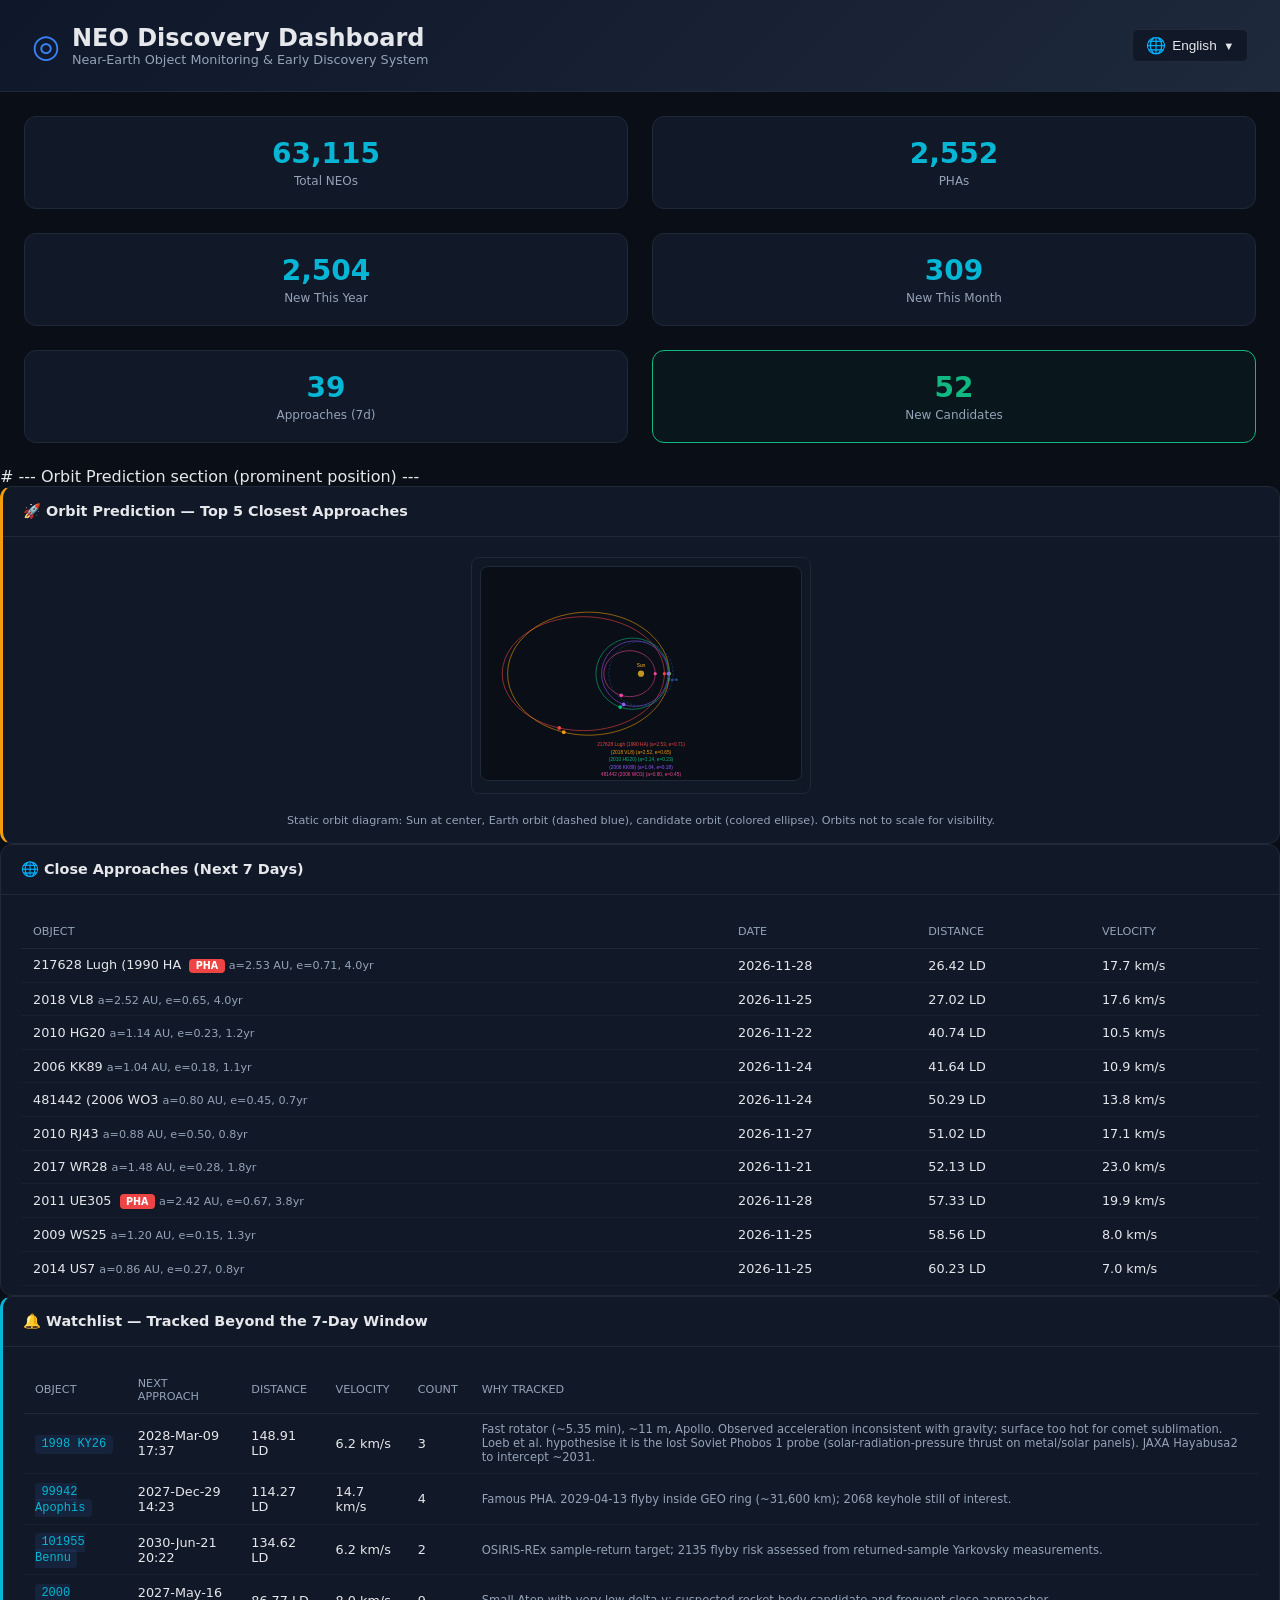
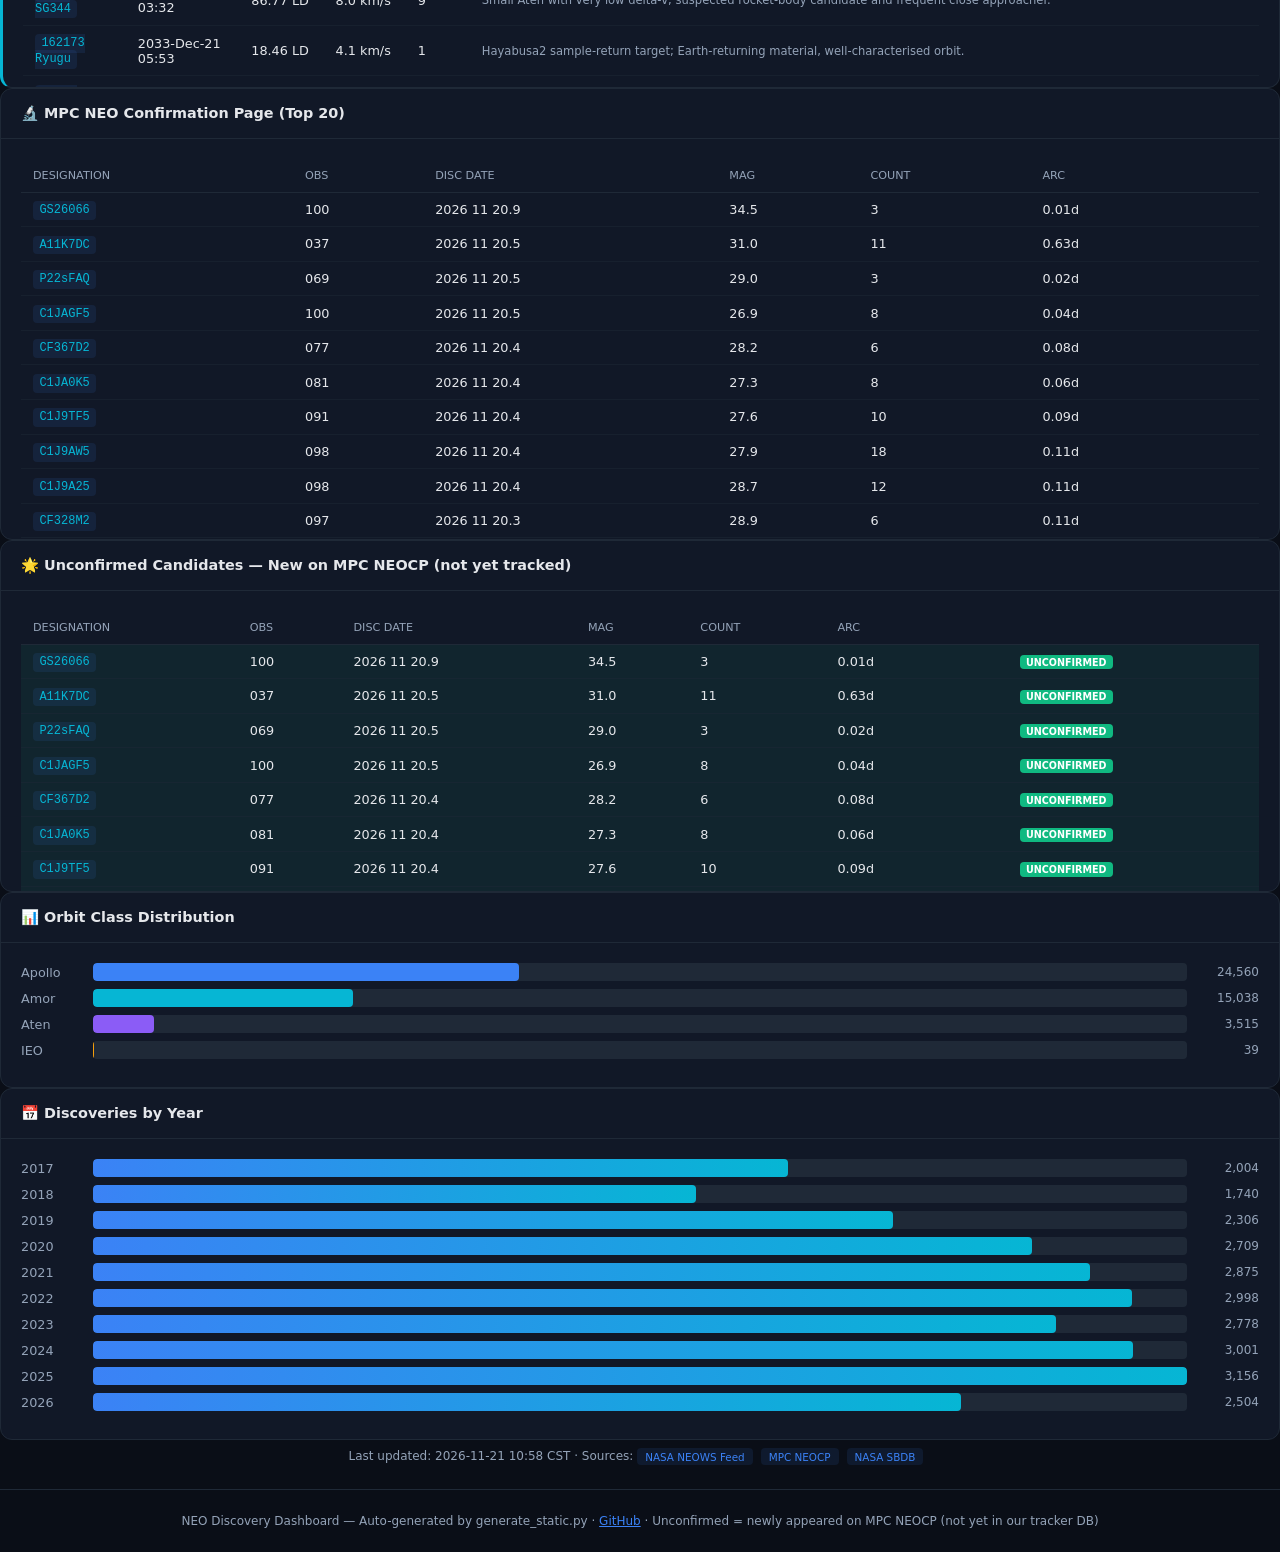
==== index.html @ fdf418a2 "deploy: dashboard update 2026-11-21 02:58" ====
<!DOCTYPE html>
<html lang="en" id="html-root">
<head>
    <meta charset="UTF-8">
    <meta name="viewport" content="width=device-width, initial-scale=1.0">
    <title>NEO Discovery Dashboard — Live Near-Earth Object Monitoring</title>
    <style>
        * { margin: 0; padding: 0; box-sizing: border-box; }
        :root {
            --bg: #0a0e17;
            --card: #111827;
            --border: #1f2937;
            --text: #e5e7eb;
            --text-muted: #94a3b8;
            --accent: #3b82f6;
            --accent2: #06b6d4;
            --danger: #ef4444;
            --warning: #f59e0b;
            --success: #10b981;
        }
        body { font-family: -apple-system, BlinkMacSystemFont, 'Segoe UI', system-ui, sans-serif; background: var(--bg); color: var(--text); min-height: 100vh; }
        
        /* Language switcher */
        .lang-switch { position: relative; display: inline-block; }
        .lang-switch-btn { background: var(--card); border: 1px solid var(--border); color: var(--text); padding: 0.4rem 0.8rem; border-radius: 6px; cursor: pointer; font-size: 0.85rem; display: flex; align-items: center; gap: 0.4rem; }
        .lang-switch-btn:hover { border-color: var(--accent); }
        .lang-switch-menu { position: absolute; top: 100%; right: 0; background: var(--card); border: 1px solid var(--border); border-radius: 8px; margin-top: 4px; min-width: 140px; z-index: 1000; box-shadow: 0 4px 12px rgba(0,0,0,0.3); display: none; }
        .lang-switch-menu.show { display: block; }
        .lang-switch-menu-item { padding: 0.5rem 1rem; cursor: pointer; font-size: 0.85rem; display: flex; align-items: center; gap: 0.5rem; }
        .lang-switch-menu-item:hover { background: rgba(59,130,246,0.1); }
        .lang-switch-menu-item.active { color: var(--accent); font-weight: 600; }
        .lang-flag { font-size: 1rem; }
        
        /* Language visibility — default: show English, hide others */
        .lang { display: none; }
        .lang[data-lang="en"] { display: inline; }
        body.lang-zh .lang[data-lang="zh"] { display: inline; }
        body.lang-zh .lang[data-lang="en"] { display: none; }
        body.lang-ru .lang[data-lang="ru"] { display: inline; }
        body.lang-ru .lang[data-lang="en"] { display: none; }
        body.lang-fr .lang[data-lang="fr"] { display: inline; }
        body.lang-fr .lang[data-lang="en"] { display: none; }
        body.lang-ar .lang[data-lang="ar"] { display: inline; }
        body.lang-ar .lang[data-lang="en"] { display: none; }
        body.lang-hi .lang[data-lang="hi"] { display: inline; }
        body.lang-hi .lang[data-lang="en"] { display: none; }
        
        /* RTL support for Arabic */
        body.lang-ar { direction: rtl; text-align: right; }
        body.lang-ar .lang-switch-menu { right: auto; left: 0; }
        body.lang-ar .header-inner { flex-direction: row-reverse; }
        
        .header { background: linear-gradient(135deg, #0f172a 0%, #1e293b 100%); border-bottom: 1px solid var(--border); padding: 1.5rem 2rem; }
        .header-inner { max-width: 1400px; margin: 0 auto; display: flex; align-items: center; justify-content: space-between; flex-wrap: wrap; gap: 1rem; }
        .logo { display: flex; align-items: center; gap: 0.75rem; }
        .logo-icon { font-size: 2rem; color: var(--accent); }
        h1 { font-size: 1.5rem; font-weight: 700; }
        .subtitle { font-size: 0.8rem; color: var(--text-muted); }
        
        .dashboard { max-width: 1400px; margin: 0 auto; padding: 1.5rem; display: grid; grid-template-columns: 1fr 1fr; gap: 1.5rem; }
        .card { background: var(--card); border: 1px solid var(--border); border-radius: 12px; overflow: hidden; }
        .card-header { padding: 1rem 1.25rem; border-bottom: 1px solid var(--border); font-weight: 600; font-size: 0.9rem; }
        .card-body { padding: 1.25rem; }
        
        .stats-grid { display: grid; grid-template-columns: repeat(auto-fit, minmax(140px, 1fr)); gap: 1rem; grid-column: 1 / -1; }
        .stat-card { background: var(--card); border: 1px solid var(--border); border-radius: 12px; padding: 1.25rem; text-align: center; }
        .stat-value { font-size: 1.75rem; font-weight: 700; color: var(--accent2); }
        .stat-label { font-size: 0.75rem; color: var(--text-muted); margin-top: 0.25rem; }
        .stat-highlight { border-color: var(--success); background: rgba(16,185,129,0.05); }
        .stat-highlight .stat-value { color: var(--success); }
        
        table { width: 100%; border-collapse: collapse; font-size: 0.8rem; }
        th { text-align: left; padding: 0.6rem 0.75rem; color: var(--text-muted); font-weight: 500; font-size: 0.7rem; text-transform: uppercase; border-bottom: 1px solid var(--border); }
        td { padding: 0.55rem 0.75rem; border-bottom: 1px solid rgba(31,41,55,0.5); }
        tr:hover td { background: rgba(59,130,246,0.05); }
        
        .pha-badge { display: inline-block; background: var(--danger); color: white; font-size: 0.6rem; padding: 0.1rem 0.4rem; border-radius: 4px; font-weight: 700; margin-left: 0.25rem; vertical-align: middle; }
        .new-badge { display: inline-block; background: var(--success); color: white; font-size: 0.6rem; padding: 0.1rem 0.4rem; border-radius: 4px; font-weight: 700; }
        .new-discovery td { background: rgba(16,185,129,0.08); }
        .no-new td { text-align: center; color: var(--text-muted); padding: 1rem; }
        
        .orbit-row, .year-row { display: flex; align-items: center; gap: 0.75rem; margin-bottom: 0.5rem; }
        .orbit-label, .year-label { width: 60px; font-size: 0.8rem; color: var(--text-muted); flex-shrink: 0; }
        .orbit-bar-bg, .year-bar-bg { flex: 1; height: 18px; background: var(--border); border-radius: 4px; overflow: hidden; }
        .orbit-bar-fill { height: 100%; border-radius: 4px; }
        .year-bar-fill { height: 100%; background: linear-gradient(90deg, var(--accent), var(--accent2)); border-radius: 4px; }
        .orbit-count, .year-count { width: 60px; text-align: right; font-size: 0.75rem; color: var(--text-muted); flex-shrink: 0; }
        
        .orbit-card { flex: 1 1 280px; max-width: 340px; padding: 0.5rem; background: rgba(17,24,39,0.5); border: 1px solid var(--border); border-radius: 8px; min-width: 0; }
        
        .footer { text-align: center; padding: 1.5rem; color: var(--text-muted); font-size: 0.75rem; border-top: 1px solid var(--border); margin-top: 1rem; }
        .update-time { grid-column: 1 / -1; text-align: center; color: var(--text-muted); font-size: 0.75rem; padding: 0.5rem; }
        .stale-warning { background: #ff4444; color: #fff; text-align: center; padding: 0.75rem; font-weight: bold; font-size: 0.9rem; }
        
        code { background: rgba(59,130,246,0.1); padding: 0.15rem 0.4rem; border-radius: 4px; font-size: 0.75rem; color: var(--accent2); }
        
        .label { display: inline-block; background: var(--border); padding: 0.15rem 0.5rem; border-radius: 4px; font-size: 0.7rem; margin-bottom: 0.5rem; color: var(--text-muted); }
        
        .source-tag { display: inline-block; background: rgba(59,130,246,0.1); color: var(--accent); padding: 0.15rem 0.5rem; border-radius: 4px; font-size: 0.65rem; margin-right: 0.5rem; }
        
        @media (max-width: 768px) {
            .dashboard { grid-template-columns: 1fr; }
            .stats-grid { grid-template-columns: repeat(3, 1fr); }
            .header-inner { flex-direction: column; }
        }
    </style>
</head>
<body>
    <header class="header">
        <div class="header-inner">
            <div class="logo">
                <div class="logo-icon">&#9678;</div>
                <div>
                    <h1><span class="lang" data-lang="en">NEO Discovery Dashboard</span><span class="lang" data-lang="zh">小行星发现仪表盘</span><span class="lang" data-lang="ru">Панель NEO Открытий</span><span class="lang" data-lang="fr">Tableau de Bord NEO</span><span class="lang" data-lang="ar">لوحة اكتشاف NEO</span><span class="lang" data-lang="hi">नीओ डिस्कवरी डैशबोर्ड</span></h1>
                    <div class="subtitle"><span class="lang" data-lang="en">Near-Earth Object Monitoring & Early Discovery System</span><span class="lang" data-lang="zh">近地天体监测与早期发现系统</span><span class="lang" data-lang="ru">Мониторинг и Раннее Обнаружение Близких к Земле Объектов</span><span class="lang" data-lang="fr">Surveillance et Détection Précoce des Objets Géocroiseurs</span><span class="lang" data-lang="ar">مراقبة واكتشاف مبكر للأجسام القريبة من الأرض</span><span class="lang" data-lang="hi">निअर-अर्थ ऑब्जेक्ट मॉनिटरिंग और अर्ली डिटेक्शन सिस्टम</span></div>
                </div>
            </div>
            <div class="lang-switch">
                <button class="lang-switch-btn" onclick="toggleLangMenu()">
                    <span class="lang-flag">&#127760;</span>
                    <span id="current-lang">English</span>
                    <span style="font-size:0.7rem">&#9660;</span>
                </button>
                <div class="lang-switch-menu" id="lang-menu">
                    <div class="lang-switch-menu-item active" onclick="setLang('en')"><span class="lang-flag">&#127760;</span> English</div>
                    <div class="lang-switch-menu-item" onclick="setLang('zh')"><span class="lang-flag">&#128214;</span> 中文</div>
                    <div class="lang-switch-menu-item" onclick="setLang('ru')"><span class="lang-flag">&#127760;</span> Русский</div>
                    <div class="lang-switch-menu-item" onclick="setLang('fr')"><span class="lang-flag">&#127760;</span> Français</div>
                    <div class="lang-switch-menu-item" onclick="setLang('ar')"><span class="lang-flag">&#127760;</span> العربية</div>
                    <div class="lang-switch-menu-item" onclick="setLang('hi')"><span class="lang-flag">&#127760;</span> हिन्दी</div>
                </div>
            </div>
        </div>
    </header>
    
    
    
    <div class="dashboard">
            
        <div class="stat-card">
            <div class="stat-value">63,115</div>
            <div class="stat-label"><span class="lang" data-lang="en">Total NEOs</span><span class="lang" data-lang="zh">近地天体总数</span><span class="lang" data-lang="ru">Всего NEO</span><span class="lang" data-lang="fr">Total NEO</span><span class="lang" data-lang="ar">إجمالي NEO</span><span class="lang" data-lang="hi">कुल NEO</span></div>
        </div>
        <div class="stat-card">
            <div class="stat-value">2,552</div>
            <div class="stat-label"><span class="lang" data-lang="en">PHAs</span><span class="lang" data-lang="zh">潜在威胁天体</span><span class="lang" data-lang="ru">ПОТ</span><span class="lang" data-lang="fr">PHA</span><span class="lang" data-lang="ar">أجسام خطرة</span><span class="lang" data-lang="hi">PHA</span></div>
        </div>
        <div class="stat-card">
            <div class="stat-value">2,504</div>
            <div class="stat-label"><span class="lang" data-lang="en">New This Year</span><span class="lang" data-lang="zh">今年新增</span><span class="lang" data-lang="ru">Новых в этом году</span><span class="lang" data-lang="fr">Nouveaux cette année</span><span class="lang" data-lang="ar">جديد هذا العام</span><span class="lang" data-lang="hi">इस वर्ष नए</span></div>
        </div>
        <div class="stat-card">
            <div class="stat-value">309</div>
            <div class="stat-label"><span class="lang" data-lang="en">New This Month</span><span class="lang" data-lang="zh">本月新增</span><span class="lang" data-lang="ru">Новых в этом месяце</span><span class="lang" data-lang="fr">Nouveaux ce mois</span><span class="lang" data-lang="ar">جديد هذا الشهر</span><span class="lang" data-lang="hi">इस महीने नए</span></div>
        </div>
        <div class="stat-card">
            <div class="stat-value">39</div>
            <div class="stat-label"><span class="lang" data-lang="en">Approaches (7d)</span><span class="lang" data-lang="zh">接近事件 (7天)</span><span class="lang" data-lang="ru">Сближения (7 дней)</span><span class="lang" data-lang="fr">Approches (7 jours)</span><span class="lang" data-lang="ar">اقترابات (7 أيام)</span><span class="lang" data-lang="hi">अप्रोच (7 दिन)</span></div>
        </div>
        <div class="stat-card stat-highlight">
            <div class="stat-value">52</div>
            <div class="stat-label"><span class="lang" data-lang="en">New Candidates</span><span class="lang" data-lang="zh">新候选体</span><span class="lang" data-lang="ru">Новые кандидаты</span><span class="lang" data-lang="fr">Nouveaux candidats</span><span class="lang" data-lang="ar">مرشحون جدد</span><span class="lang" data-lang="hi">नए उम्मीदवार</span></div>
        </div>
        </div>
        
        # --- Orbit Prediction section (prominent position) ---
        
        <div class="card" style="grid-column: 1 / -1; border-left: 3px solid #f59e0b;">
            <div class="card-header">&#128640; <span class="lang" data-lang="en">Orbit Prediction — Top 5 Closest Approaches</span><span class="lang" data-lang="zh">轨道预测 — 最接近的 5 个事件</span><span class="lang" data-lang="ru">Прогноз орбит — 5 ближайших сближений</span><span class="lang" data-lang="fr">Prédiction orbitale — 5 approches les plus proches</span><span class="lang" data-lang="ar">التنبؤ المداري — أقرب 5 اقترابات</span><span class="lang" data-lang="hi">कक्षीय भविष्यवाणी — टॉप 5 निकटतम अप्रोच</span></div>
            <div class="card-body" style="display:flex;flex-wrap:wrap;gap:1rem;justify-content:center">
            <div class="orbit-card"><svg viewBox="0 0 600 400" xmlns="http://www.w3.org/2000/svg" style="background:#0a0e17;border-radius:8px;border:1px solid #1f2937;width:100%;height:auto;max-width:600px">
<circle cx="300" cy="200" r="5" fill="#fbbf24"><animate attributeName="r" values="5;6;5" dur="3s" repeatCount="indefinite"/><animate attributeName="opacity" values="1;0.7;1" dur="3s" repeatCount="indefinite"/></circle>
<circle cx="300" cy="200" r="8" fill="none" stroke="#fbbf24" stroke-width="0.5" opacity="0.3"><animate attributeName="r" values="8;10;8" dur="3s" repeatCount="indefinite"/><animate attributeName="opacity" values="0.3;0;0.3" dur="3s" repeatCount="indefinite"/></circle>
<text x="300" y="188" text-anchor="middle" fill="#fbbf24" font-size="9" font-family="sans-serif">Sun</text>
<circle cx="300" cy="200" r="60.2" fill="none" stroke="#3b82f6" stroke-width="0.8" stroke-dasharray="4,3" opacity="0.6"><animateTransform attributeName="transform" type="rotate" from="0 300 200" to="360 300 200" dur="20s" repeatCount="indefinite"/></circle>
<circle cx="360.2" cy="200" r="3" fill="#3b82f6"><animateMotion dur="20s" repeatCount="indefinite" rotate="0"><mpath href="#earth-orbit"/></animateMotion></circle>
<path id="earth-orbit" d="M 360.2 200 A 60.2 60.2 0 1 1 360.2 200 A 60.2 60.2 0 1 1 360.2 200" fill="none" stroke="none"/>
<text x="360.2" y="214" text-anchor="middle" fill="#3b82f6" font-size="8" font-family="sans-serif">Earth</text>
<polyline points="343.8,200.0 343.8,202.3 343.7,204.6 343.5,206.9 343.2,209.2 342.9,211.5 342.5,213.8 342.1,216.1 341.5,218.5 340.9,220.8 340.2,223.2 339.4,225.6 338.5,228.0 337.5,230.4 336.4,232.8 335.3,235.3 334.0,237.7 332.6,240.2 331.1,242.8 329.4,245.3 327.7,247.9 325.7,250.5 323.7,253.1 321.4,255.8 319.0,258.5 316.4,261.2 313.6,263.9 310.6,266.6 307.3,269.4 303.8,272.2 300.0,275.0 295.9,277.8 291.5,280.6 286.8,283.3 281.7,286.1 276.2,288.8 270.3,291.4 263.9,294.0 257.1,296.4 249.7,298.7 241.8,300.8 233.3,302.7 224.2,304.3 214.5,305.6 204.2,306.4 193.2,306.8 181.7,306.5 169.6,305.6 157.0,303.9 144.0,301.3 130.7,297.8 117.3,293.1 104.1,287.2 91.3,280.1 79.2,271.7 68.2,262.1 58.5,251.3 50.6,239.5 44.7,226.8 41.0,213.6 39.8,200.0 41.0,186.4 44.7,173.2 50.6,160.5 58.5,148.7 68.2,137.9 79.2,128.3 91.3,119.9 104.1,112.8 117.3,106.9 130.7,102.2 144.0,98.7 157.0,96.1 169.6,94.4 181.7,93.5 193.2,93.2 204.2,93.6 214.5,94.4 224.2,95.7 233.3,97.3 241.8,99.2 249.7,101.3 257.1,103.6 263.9,106.0 270.3,108.6 276.2,111.2 281.7,113.9 286.8,116.7 291.5,119.4 295.9,122.2 300.0,125.0 303.8,127.8 307.3,130.6 310.6,133.4 313.6,136.1 316.4,138.8 319.0,141.5 321.4,144.2 323.7,146.9 325.7,149.5 327.7,152.1 329.4,154.7 331.1,157.2 332.6,159.8 334.0,162.3 335.3,164.7 336.4,167.2 337.5,169.6 338.5,172.0 339.4,174.4 340.2,176.8 340.9,179.2 341.5,181.5 342.1,183.9 342.5,186.2 342.9,188.5 343.2,190.8 343.5,193.1 343.7,195.4 343.8,197.7 343.8,200.0" fill="none" stroke="#ef4444" stroke-width="1.2" opacity="0.9"/>
<circle cx="0" cy="0" r="3.5" fill="#ef4444"><animateMotion dur="6s" repeatCount="indefinite" rotate="0"><mpath href="#orbit-path-2217628"/></animateMotion></circle>
<path id="orbit-path-2217628" d="M 343.8,200.0 L 343.8,202.3 L 343.7,204.6 L 343.5,206.9 L 343.2,209.2 L 342.9,211.5 L 342.5,213.8 L 342.1,216.1 L 341.5,218.5 L 340.9,220.8 L 340.2,223.2 L 339.4,225.6 L 338.5,228.0 L 337.5,230.4 L 336.4,232.8 L 335.3,235.3 L 334.0,237.7 L 332.6,240.2 L 331.1,242.8 L 329.4,245.3 L 327.7,247.9 L 325.7,250.5 L 323.7,253.1 L 321.4,255.8 L 319.0,258.5 L 316.4,261.2 L 313.6,263.9 L 310.6,266.6 L 307.3,269.4 L 303.8,272.2 L 300.0,275.0 L 295.9,277.8 L 291.5,280.6 L 286.8,283.3 L 281.7,286.1 L 276.2,288.8 L 270.3,291.4 L 263.9,294.0 L 257.1,296.4 L 249.7,298.7 L 241.8,300.8 L 233.3,302.7 L 224.2,304.3 L 214.5,305.6 L 204.2,306.4 L 193.2,306.8 L 181.7,306.5 L 169.6,305.6 L 157.0,303.9 L 144.0,301.3 L 130.7,297.8 L 117.3,293.1 L 104.1,287.2 L 91.3,280.1 L 79.2,271.7 L 68.2,262.1 L 58.5,251.3 L 50.6,239.5 L 44.7,226.8 L 41.0,213.6 L 39.8,200.0 L 41.0,186.4 L 44.7,173.2 L 50.6,160.5 L 58.5,148.7 L 68.2,137.9 L 79.2,128.3 L 91.3,119.9 L 104.1,112.8 L 117.3,106.9 L 130.7,102.2 L 144.0,98.7 L 157.0,96.1 L 169.6,94.4 L 181.7,93.5 L 193.2,93.2 L 204.2,93.6 L 214.5,94.4 L 224.2,95.7 L 233.3,97.3 L 241.8,99.2 L 249.7,101.3 L 257.1,103.6 L 263.9,106.0 L 270.3,108.6 L 276.2,111.2 L 281.7,113.9 L 286.8,116.7 L 291.5,119.4 L 295.9,122.2 L 300.0,125.0 L 303.8,127.8 L 307.3,130.6 L 310.6,133.4 L 313.6,136.1 L 316.4,138.8 L 319.0,141.5 L 321.4,144.2 L 323.7,146.9 L 325.7,149.5 L 327.7,152.1 L 329.4,154.7 L 331.1,157.2 L 332.6,159.8 L 334.0,162.3 L 335.3,164.7 L 336.4,167.2 L 337.5,169.6 L 338.5,172.0 L 339.4,174.4 L 340.2,176.8 L 340.9,179.2 L 341.5,181.5 L 342.1,183.9 L 342.5,186.2 L 342.9,188.5 L 343.2,190.8 L 343.5,193.1 L 343.7,195.4 L 343.8,197.7 L 343.8,200.0" fill="none" stroke="none"/>
<circle cx="343.8" cy="200.0" r="3" fill="#ef4444"/>
<text x="300" y="336" text-anchor="middle" fill="#ef4444" font-size="9" font-family="sans-serif">217628 Lugh (1990 HA) (a=2.53, e=0.71)</text>
<polyline points="353.2,200.0 353.2,202.8 353.0,205.6 352.8,208.4 352.5,211.2 352.1,214.0 351.6,216.8 351.0,219.6 350.3,222.4 349.5,225.2 348.6,228.1 347.6,230.9 346.5,233.8 345.3,236.7 344.0,239.6 342.5,242.5 340.9,245.5 339.2,248.4 337.3,251.4 335.3,254.4 333.1,257.4 330.8,260.4 328.2,263.4 325.5,266.5 322.6,269.5 319.4,272.6 316.1,275.6 312.5,278.7 308.6,281.7 304.4,284.7 300.0,287.7 295.2,290.7 290.2,293.6 284.7,296.5 278.9,299.2 272.7,301.9 266.1,304.4 259.0,306.8 251.5,308.9 243.5,310.9 235.0,312.5 226.1,313.8 216.6,314.8 206.6,315.3 196.2,315.3 185.3,314.7 174.0,313.4 162.4,311.4 150.5,308.6 138.5,304.9 126.4,300.2 114.5,294.5 103.0,287.7 92.0,279.8 81.9,270.9 72.7,260.9 64.8,250.0 58.5,238.3 53.7,225.9 50.8,213.1 49.9,200.0 50.8,186.9 53.7,174.1 58.5,161.7 64.8,150.0 72.7,139.1 81.9,129.1 92.0,120.2 103.0,112.3 114.5,105.5 126.4,99.8 138.5,95.1 150.5,91.4 162.4,88.6 174.0,86.6 185.3,85.3 196.2,84.7 206.6,84.7 216.6,85.2 226.1,86.2 235.0,87.5 243.5,89.1 251.5,91.1 259.0,93.2 266.1,95.6 272.7,98.1 278.9,100.8 284.7,103.5 290.2,106.4 295.2,109.3 300.0,112.3 304.4,115.3 308.6,118.3 312.5,121.3 316.1,124.4 319.4,127.4 322.6,130.5 325.5,133.5 328.2,136.6 330.8,139.6 333.1,142.6 335.3,145.6 337.3,148.6 339.2,151.6 340.9,154.5 342.5,157.5 344.0,160.4 345.3,163.3 346.5,166.2 347.6,169.1 348.6,171.9 349.5,174.8 350.3,177.6 351.0,180.4 351.6,183.2 352.1,186.0 352.5,188.8 352.8,191.6 353.0,194.4 353.2,197.2 353.2,200.0" fill="none" stroke="#f59e0b" stroke-width="1.2" opacity="0.9"/>
<circle cx="0" cy="0" r="3.5" fill="#f59e0b"><animateMotion dur="6s" repeatCount="indefinite" rotate="0"><mpath href="#orbit-path-3836207"/></animateMotion></circle>
<path id="orbit-path-3836207" d="M 353.2,200.0 L 353.2,202.8 L 353.0,205.6 L 352.8,208.4 L 352.5,211.2 L 352.1,214.0 L 351.6,216.8 L 351.0,219.6 L 350.3,222.4 L 349.5,225.2 L 348.6,228.1 L 347.6,230.9 L 346.5,233.8 L 345.3,236.7 L 344.0,239.6 L 342.5,242.5 L 340.9,245.5 L 339.2,248.4 L 337.3,251.4 L 335.3,254.4 L 333.1,257.4 L 330.8,260.4 L 328.2,263.4 L 325.5,266.5 L 322.6,269.5 L 319.4,272.6 L 316.1,275.6 L 312.5,278.7 L 308.6,281.7 L 304.4,284.7 L 300.0,287.7 L 295.2,290.7 L 290.2,293.6 L 284.7,296.5 L 278.9,299.2 L 272.7,301.9 L 266.1,304.4 L 259.0,306.8 L 251.5,308.9 L 243.5,310.9 L 235.0,312.5 L 226.1,313.8 L 216.6,314.8 L 206.6,315.3 L 196.2,315.3 L 185.3,314.7 L 174.0,313.4 L 162.4,311.4 L 150.5,308.6 L 138.5,304.9 L 126.4,300.2 L 114.5,294.5 L 103.0,287.7 L 92.0,279.8 L 81.9,270.9 L 72.7,260.9 L 64.8,250.0 L 58.5,238.3 L 53.7,225.9 L 50.8,213.1 L 49.9,200.0 L 50.8,186.9 L 53.7,174.1 L 58.5,161.7 L 64.8,150.0 L 72.7,139.1 L 81.9,129.1 L 92.0,120.2 L 103.0,112.3 L 114.5,105.5 L 126.4,99.8 L 138.5,95.1 L 150.5,91.4 L 162.4,88.6 L 174.0,86.6 L 185.3,85.3 L 196.2,84.7 L 206.6,84.7 L 216.6,85.2 L 226.1,86.2 L 235.0,87.5 L 243.5,89.1 L 251.5,91.1 L 259.0,93.2 L 266.1,95.6 L 272.7,98.1 L 278.9,100.8 L 284.7,103.5 L 290.2,106.4 L 295.2,109.3 L 300.0,112.3 L 304.4,115.3 L 308.6,118.3 L 312.5,121.3 L 316.1,124.4 L 319.4,127.4 L 322.6,130.5 L 325.5,133.5 L 328.2,136.6 L 330.8,139.6 L 333.1,142.6 L 335.3,145.6 L 337.3,148.6 L 339.2,151.6 L 340.9,154.5 L 342.5,157.5 L 344.0,160.4 L 345.3,163.3 L 346.5,166.2 L 347.6,169.1 L 348.6,171.9 L 349.5,174.8 L 350.3,177.6 L 351.0,180.4 L 351.6,183.2 L 352.1,186.0 L 352.5,188.8 L 352.8,191.6 L 353.0,194.4 L 353.2,197.2 L 353.2,200.0" fill="none" stroke="none"/>
<circle cx="353.2" cy="200.0" r="3" fill="#f59e0b"/>
<text x="300" y="350" text-anchor="middle" fill="#f59e0b" font-size="9" font-family="sans-serif">(2018 VL8) (a=2.52, e=0.65)</text>
<polyline points="352.6,200.0 352.5,202.8 352.4,205.5 352.1,208.2 351.7,211.0 351.1,213.7 350.5,216.4 349.7,219.1 348.8,221.7 347.8,224.4 346.7,227.0 345.5,229.5 344.1,232.1 342.7,234.5 341.1,237.0 339.4,239.4 337.5,241.7 335.6,243.9 333.5,246.1 331.3,248.2 329.0,250.3 326.6,252.2 324.1,254.1 321.4,255.9 318.7,257.5 315.8,259.0 312.9,260.5 309.8,261.8 306.6,262.9 303.4,263.9 300.0,264.8 296.6,265.5 293.1,266.1 289.5,266.4 285.8,266.6 282.2,266.6 278.4,266.4 274.7,266.0 270.9,265.4 267.1,264.5 263.3,263.5 259.6,262.2 255.9,260.7 252.2,259.0 248.7,257.0 245.2,254.8 241.8,252.4 238.5,249.8 235.4,246.9 232.5,243.8 229.7,240.6 227.2,237.1 224.9,233.5 222.7,229.7 220.9,225.7 219.3,221.6 218.0,217.4 216.9,213.2 216.2,208.8 215.7,204.4 215.6,200.0 215.7,195.6 216.2,191.2 216.9,186.8 218.0,182.6 219.3,178.4 220.9,174.3 222.7,170.3 224.9,166.5 227.2,162.9 229.7,159.4 232.5,156.2 235.4,153.1 238.5,150.2 241.8,147.6 245.2,145.2 248.7,143.0 252.2,141.0 255.9,139.3 259.6,137.8 263.3,136.5 267.1,135.5 270.9,134.6 274.7,134.0 278.4,133.6 282.2,133.4 285.8,133.4 289.5,133.6 293.1,133.9 296.6,134.5 300.0,135.2 303.4,136.1 306.6,137.1 309.8,138.2 312.9,139.5 315.8,141.0 318.7,142.5 321.4,144.1 324.1,145.9 326.6,147.8 329.0,149.7 331.3,151.8 333.5,153.9 335.6,156.1 337.5,158.3 339.4,160.6 341.1,163.0 342.7,165.5 344.1,167.9 345.5,170.5 346.7,173.0 347.8,175.6 348.8,178.3 349.7,180.9 350.5,183.6 351.1,186.3 351.7,189.0 352.1,191.8 352.4,194.5 352.5,197.2 352.6,200.0" fill="none" stroke="#10b981" stroke-width="1.2" opacity="0.9"/>
<circle cx="0" cy="0" r="3.5" fill="#10b981"><animateMotion dur="6s" repeatCount="indefinite" rotate="0"><mpath href="#orbit-path-3518084"/></animateMotion></circle>
<path id="orbit-path-3518084" d="M 352.6,200.0 L 352.5,202.8 L 352.4,205.5 L 352.1,208.2 L 351.7,211.0 L 351.1,213.7 L 350.5,216.4 L 349.7,219.1 L 348.8,221.7 L 347.8,224.4 L 346.7,227.0 L 345.5,229.5 L 344.1,232.1 L 342.7,234.5 L 341.1,237.0 L 339.4,239.4 L 337.5,241.7 L 335.6,243.9 L 333.5,246.1 L 331.3,248.2 L 329.0,250.3 L 326.6,252.2 L 324.1,254.1 L 321.4,255.9 L 318.7,257.5 L 315.8,259.0 L 312.9,260.5 L 309.8,261.8 L 306.6,262.9 L 303.4,263.9 L 300.0,264.8 L 296.6,265.5 L 293.1,266.1 L 289.5,266.4 L 285.8,266.6 L 282.2,266.6 L 278.4,266.4 L 274.7,266.0 L 270.9,265.4 L 267.1,264.5 L 263.3,263.5 L 259.6,262.2 L 255.9,260.7 L 252.2,259.0 L 248.7,257.0 L 245.2,254.8 L 241.8,252.4 L 238.5,249.8 L 235.4,246.9 L 232.5,243.8 L 229.7,240.6 L 227.2,237.1 L 224.9,233.5 L 222.7,229.7 L 220.9,225.7 L 219.3,221.6 L 218.0,217.4 L 216.9,213.2 L 216.2,208.8 L 215.7,204.4 L 215.6,200.0 L 215.7,195.6 L 216.2,191.2 L 216.9,186.8 L 218.0,182.6 L 219.3,178.4 L 220.9,174.3 L 222.7,170.3 L 224.9,166.5 L 227.2,162.9 L 229.7,159.4 L 232.5,156.2 L 235.4,153.1 L 238.5,150.2 L 241.8,147.6 L 245.2,145.2 L 248.7,143.0 L 252.2,141.0 L 255.9,139.3 L 259.6,137.8 L 263.3,136.5 L 267.1,135.5 L 270.9,134.6 L 274.7,134.0 L 278.4,133.6 L 282.2,133.4 L 285.8,133.4 L 289.5,133.6 L 293.1,133.9 L 296.6,134.5 L 300.0,135.2 L 303.4,136.1 L 306.6,137.1 L 309.8,138.2 L 312.9,139.5 L 315.8,141.0 L 318.7,142.5 L 321.4,144.1 L 324.1,145.9 L 326.6,147.8 L 329.0,149.7 L 331.3,151.8 L 333.5,153.9 L 335.6,156.1 L 337.5,158.3 L 339.4,160.6 L 341.1,163.0 L 342.7,165.5 L 344.1,167.9 L 345.5,170.5 L 346.7,173.0 L 347.8,175.6 L 348.8,178.3 L 349.7,180.9 L 350.5,183.6 L 351.1,186.3 L 351.7,189.0 L 352.1,191.8 L 352.4,194.5 L 352.5,197.2 L 352.6,200.0" fill="none" stroke="none"/>
<circle cx="352.6" cy="200.0" r="3" fill="#10b981"/>
<text x="300" y="364" text-anchor="middle" fill="#10b981" font-size="9" font-family="sans-serif">(2010 HG20) (a=1.14, e=0.23)</text>
<polyline points="350.9,200.0 350.8,202.7 350.6,205.3 350.3,208.0 349.9,210.6 349.4,213.2 348.7,215.8 348.0,218.4 347.1,221.0 346.1,223.5 345.0,226.0 343.8,228.4 342.4,230.8 340.9,233.2 339.4,235.4 337.7,237.7 335.9,239.8 334.0,241.9 331.9,244.0 329.8,245.9 327.6,247.8 325.2,249.5 322.8,251.2 320.2,252.7 317.6,254.2 314.9,255.5 312.1,256.7 309.2,257.8 306.2,258.8 303.1,259.6 300.0,260.2 296.8,260.7 293.6,261.1 290.3,261.2 287.0,261.2 283.6,261.1 280.3,260.7 276.9,260.2 273.5,259.5 270.2,258.5 266.8,257.4 263.5,256.1 260.3,254.6 257.1,252.9 254.0,251.0 251.0,249.0 248.2,246.7 245.4,244.2 242.8,241.6 240.3,238.8 238.0,235.8 235.8,232.7 233.9,229.4 232.1,226.1 230.6,222.6 229.3,219.0 228.2,215.3 227.3,211.5 226.7,207.7 226.3,203.9 226.2,200.0 226.3,196.1 226.7,192.3 227.3,188.5 228.2,184.7 229.3,181.0 230.6,177.4 232.1,173.9 233.9,170.6 235.8,167.3 238.0,164.2 240.3,161.2 242.8,158.4 245.4,155.8 248.2,153.3 251.0,151.0 254.0,149.0 257.1,147.1 260.3,145.4 263.5,143.9 266.8,142.6 270.2,141.5 273.5,140.5 276.9,139.8 280.3,139.3 283.6,138.9 287.0,138.8 290.3,138.8 293.6,138.9 296.8,139.3 300.0,139.8 303.1,140.4 306.2,141.2 309.2,142.2 312.1,143.3 314.9,144.5 317.6,145.8 320.2,147.3 322.8,148.8 325.2,150.5 327.6,152.2 329.8,154.1 331.9,156.0 334.0,158.1 335.9,160.2 337.7,162.3 339.4,164.6 340.9,166.8 342.4,169.2 343.8,171.6 345.0,174.0 346.1,176.5 347.1,179.0 348.0,181.6 348.7,184.2 349.4,186.8 349.9,189.4 350.3,192.0 350.6,194.7 350.8,197.3 350.9,200.0" fill="none" stroke="#8b5cf6" stroke-width="1.2" opacity="0.9"/>
<circle cx="0" cy="0" r="3.5" fill="#8b5cf6"><animateMotion dur="6s" repeatCount="indefinite" rotate="0"><mpath href="#orbit-path-3335046"/></animateMotion></circle>
<path id="orbit-path-3335046" d="M 350.9,200.0 L 350.8,202.7 L 350.6,205.3 L 350.3,208.0 L 349.9,210.6 L 349.4,213.2 L 348.7,215.8 L 348.0,218.4 L 347.1,221.0 L 346.1,223.5 L 345.0,226.0 L 343.8,228.4 L 342.4,230.8 L 340.9,233.2 L 339.4,235.4 L 337.7,237.7 L 335.9,239.8 L 334.0,241.9 L 331.9,244.0 L 329.8,245.9 L 327.6,247.8 L 325.2,249.5 L 322.8,251.2 L 320.2,252.7 L 317.6,254.2 L 314.9,255.5 L 312.1,256.7 L 309.2,257.8 L 306.2,258.8 L 303.1,259.6 L 300.0,260.2 L 296.8,260.7 L 293.6,261.1 L 290.3,261.2 L 287.0,261.2 L 283.6,261.1 L 280.3,260.7 L 276.9,260.2 L 273.5,259.5 L 270.2,258.5 L 266.8,257.4 L 263.5,256.1 L 260.3,254.6 L 257.1,252.9 L 254.0,251.0 L 251.0,249.0 L 248.2,246.7 L 245.4,244.2 L 242.8,241.6 L 240.3,238.8 L 238.0,235.8 L 235.8,232.7 L 233.9,229.4 L 232.1,226.1 L 230.6,222.6 L 229.3,219.0 L 228.2,215.3 L 227.3,211.5 L 226.7,207.7 L 226.3,203.9 L 226.2,200.0 L 226.3,196.1 L 226.7,192.3 L 227.3,188.5 L 228.2,184.7 L 229.3,181.0 L 230.6,177.4 L 232.1,173.9 L 233.9,170.6 L 235.8,167.3 L 238.0,164.2 L 240.3,161.2 L 242.8,158.4 L 245.4,155.8 L 248.2,153.3 L 251.0,151.0 L 254.0,149.0 L 257.1,147.1 L 260.3,145.4 L 263.5,143.9 L 266.8,142.6 L 270.2,141.5 L 273.5,140.5 L 276.9,139.8 L 280.3,139.3 L 283.6,138.9 L 287.0,138.8 L 290.3,138.8 L 293.6,138.9 L 296.8,139.3 L 300.0,139.8 L 303.1,140.4 L 306.2,141.2 L 309.2,142.2 L 312.1,143.3 L 314.9,144.5 L 317.6,145.8 L 320.2,147.3 L 322.8,148.8 L 325.2,150.5 L 327.6,152.2 L 329.8,154.1 L 331.9,156.0 L 334.0,158.1 L 335.9,160.2 L 337.7,162.3 L 339.4,164.6 L 340.9,166.8 L 342.4,169.2 L 343.8,171.6 L 345.0,174.0 L 346.1,176.5 L 347.1,179.0 L 348.0,181.6 L 348.7,184.2 L 349.4,186.8 L 349.9,189.4 L 350.3,192.0 L 350.6,194.7 L 350.8,197.3 L 350.9,200.0" fill="none" stroke="none"/>
<circle cx="350.9" cy="200.0" r="3" fill="#8b5cf6"/>
<text x="300" y="378" text-anchor="middle" fill="#8b5cf6" font-size="9" font-family="sans-serif">(2006 KK89) (a=1.04, e=0.18)</text>
<polyline points="326.6,200.0 326.6,201.4 326.5,202.8 326.4,204.2 326.2,205.6 326.0,207.0 325.7,208.3 325.3,209.7 325.0,211.1 324.5,212.5 324.0,213.9 323.5,215.2 322.9,216.6 322.2,218.0 321.5,219.3 320.7,220.7 319.8,222.0 318.9,223.3 317.9,224.7 316.9,226.0 315.7,227.2 314.5,228.5 313.2,229.7 311.9,231.0 310.4,232.2 308.9,233.3 307.3,234.4 305.6,235.5 303.8,236.6 302.0,237.6 300.0,238.5 297.9,239.4 295.8,240.2 293.5,240.9 291.2,241.5 288.7,242.0 286.2,242.5 283.6,242.8 280.9,243.0 278.1,243.0 275.2,242.9 272.3,242.7 269.3,242.2 266.3,241.6 263.2,240.8 260.2,239.8 257.2,238.6 254.1,237.1 251.2,235.5 248.3,233.5 245.6,231.4 243.0,229.1 240.5,226.5 238.3,223.7 236.3,220.7 234.5,217.5 233.1,214.2 231.9,210.8 231.0,207.2 230.5,203.6 230.4,200.0 230.5,196.4 231.0,192.8 231.9,189.2 233.1,185.8 234.5,182.5 236.3,179.3 238.3,176.3 240.5,173.5 243.0,170.9 245.6,168.6 248.3,166.5 251.2,164.5 254.1,162.9 257.2,161.4 260.2,160.2 263.2,159.2 266.3,158.4 269.3,157.8 272.3,157.3 275.2,157.1 278.1,157.0 280.9,157.0 283.6,157.2 286.2,157.5 288.7,158.0 291.2,158.5 293.5,159.1 295.8,159.8 297.9,160.6 300.0,161.5 302.0,162.4 303.8,163.4 305.6,164.5 307.3,165.6 308.9,166.7 310.4,167.8 311.9,169.0 313.2,170.3 314.5,171.5 315.7,172.8 316.9,174.0 317.9,175.3 318.9,176.7 319.8,178.0 320.7,179.3 321.5,180.7 322.2,182.0 322.9,183.4 323.5,184.8 324.0,186.1 324.5,187.5 325.0,188.9 325.3,190.3 325.7,191.7 326.0,193.0 326.2,194.4 326.4,195.8 326.5,197.2 326.6,198.6 326.6,200.0" fill="none" stroke="#ec4899" stroke-width="1.2" opacity="0.9"/>
<circle cx="0" cy="0" r="3.5" fill="#ec4899"><animateMotion dur="6s" repeatCount="indefinite" rotate="0"><mpath href="#orbit-path-2481442"/></animateMotion></circle>
<path id="orbit-path-2481442" d="M 326.6,200.0 L 326.6,201.4 L 326.5,202.8 L 326.4,204.2 L 326.2,205.6 L 326.0,207.0 L 325.7,208.3 L 325.3,209.7 L 325.0,211.1 L 324.5,212.5 L 324.0,213.9 L 323.5,215.2 L 322.9,216.6 L 322.2,218.0 L 321.5,219.3 L 320.7,220.7 L 319.8,222.0 L 318.9,223.3 L 317.9,224.7 L 316.9,226.0 L 315.7,227.2 L 314.5,228.5 L 313.2,229.7 L 311.9,231.0 L 310.4,232.2 L 308.9,233.3 L 307.3,234.4 L 305.6,235.5 L 303.8,236.6 L 302.0,237.6 L 300.0,238.5 L 297.9,239.4 L 295.8,240.2 L 293.5,240.9 L 291.2,241.5 L 288.7,242.0 L 286.2,242.5 L 283.6,242.8 L 280.9,243.0 L 278.1,243.0 L 275.2,242.9 L 272.3,242.7 L 269.3,242.2 L 266.3,241.6 L 263.2,240.8 L 260.2,239.8 L 257.2,238.6 L 254.1,237.1 L 251.2,235.5 L 248.3,233.5 L 245.6,231.4 L 243.0,229.1 L 240.5,226.5 L 238.3,223.7 L 236.3,220.7 L 234.5,217.5 L 233.1,214.2 L 231.9,210.8 L 231.0,207.2 L 230.5,203.6 L 230.4,200.0 L 230.5,196.4 L 231.0,192.8 L 231.9,189.2 L 233.1,185.8 L 234.5,182.5 L 236.3,179.3 L 238.3,176.3 L 240.5,173.5 L 243.0,170.9 L 245.6,168.6 L 248.3,166.5 L 251.2,164.5 L 254.1,162.9 L 257.2,161.4 L 260.2,160.2 L 263.2,159.2 L 266.3,158.4 L 269.3,157.8 L 272.3,157.3 L 275.2,157.1 L 278.1,157.0 L 280.9,157.0 L 283.6,157.2 L 286.2,157.5 L 288.7,158.0 L 291.2,158.5 L 293.5,159.1 L 295.8,159.8 L 297.9,160.6 L 300.0,161.5 L 302.0,162.4 L 303.8,163.4 L 305.6,164.5 L 307.3,165.6 L 308.9,166.7 L 310.4,167.8 L 311.9,169.0 L 313.2,170.3 L 314.5,171.5 L 315.7,172.8 L 316.9,174.0 L 317.9,175.3 L 318.9,176.7 L 319.8,178.0 L 320.7,179.3 L 321.5,180.7 L 322.2,182.0 L 322.9,183.4 L 323.5,184.8 L 324.0,186.1 L 324.5,187.5 L 325.0,188.9 L 325.3,190.3 L 325.7,191.7 L 326.0,193.0 L 326.2,194.4 L 326.4,195.8 L 326.5,197.2 L 326.6,198.6 L 326.6,200.0" fill="none" stroke="none"/>
<circle cx="326.6" cy="200.0" r="3" fill="#ec4899"/>
<text x="300" y="392" text-anchor="middle" fill="#ec4899" font-size="9" font-family="sans-serif">481442 (2006 WO3) (a=0.80, e=0.45)</text>
</svg></div>
            </div>
            <div style="padding:0 1.25rem 1rem;font-size:0.7rem;color:var(--text-muted);text-align:center">
                <span class="lang" data-lang="en">Static orbit diagram: Sun at center, Earth orbit (dashed blue), candidate orbit (colored ellipse). Orbits not to scale for visibility.</span><span class="lang" data-lang="zh">静态轨道图：太阳为中心，地球轨道（蓝色虚线），候选体轨道（彩色椭圆）。轨道未按比例显示。</span><span class="lang" data-lang="ru">Статическая орбита: Солнце в центре, орбита Земли (пунктирная синяя), орбита кандидата (цветный эллипс). Орбиты не в масштабе.</span><span class="lang" data-lang="fr">Diagramme statique: Soleil au centre, orbite terrestre (bleu pointillé), orbite candidate (ellipse colorée). Orbites non à l'échelle.</span><span class="lang" data-lang="ar">رسم مداري ثابت: الشمس في المركز، مدار الأرض (أزرق متقطع)، مدار المرشح (ملون). المدارات ليست بمقياس حقيقي.</span><span class="lang" data-lang="hi">स्थिर कक्षा चित्र: सूर्य केंद्र में, पृथ्वी कक्षा (ब्लू डैश्ड), उम्मीदवार कक्षा (रंगीन दीर्घवृत्त). कक्षाएँ पैमाने पर नहीं हैं।</span>
            </div>
        </div>

        
        <div class="card">
            <div class="card-header">&#127760; <span class="lang" data-lang="en">Close Approaches (Next 7 Days)</span><span class="lang" data-lang="zh">接近事件 (未来7天)</span><span class="lang" data-lang="ru">Сближения (следующие 7 дней)</span><span class="lang" data-lang="fr">Approches (7 prochains jours)</span><span class="lang" data-lang="ar">اقترابات (الأيام السبعة القادمة)</span><span class="lang" data-lang="hi">अप्रोच (अगले 7 दिन)</span></div>
            <div class="card-body" style="max-height:400px;overflow-y:auto">
                <table>
                    <thead><tr><th><span class="lang" data-lang="en">Object</span><span class="lang" data-lang="zh">天体</span><span class="lang" data-lang="ru">Объект</span><span class="lang" data-lang="fr">Objet</span><span class="lang" data-lang="ar">جسم</span><span class="lang" data-lang="hi">वस्तु</span></th><th><span class="lang" data-lang="en">Date</span><span class="lang" data-lang="zh">日期</span><span class="lang" data-lang="ru">Дата</span><span class="lang" data-lang="fr">Date</span><span class="lang" data-lang="ar">تاريخ</span><span class="lang" data-lang="hi">तारीख</span></th><th><span class="lang" data-lang="en">Distance</span><span class="lang" data-lang="zh">距离</span><span class="lang" data-lang="ru">Расстояние</span><span class="lang" data-lang="fr">Distance</span><span class="lang" data-lang="ar">مسافة</span><span class="lang" data-lang="hi">दूरी</span></th><th><span class="lang" data-lang="en">Velocity</span><span class="lang" data-lang="zh">速度</span><span class="lang" data-lang="ru">Скорость</span><span class="lang" data-lang="fr">Vitesse</span><span class="lang" data-lang="ar">سرعة</span><span class="lang" data-lang="hi">वेग</span></th></tr></thead>
                    <tbody>
        <tr>
            <td>217628 Lugh (1990 HA <span class="pha-badge">PHA</span> <span style="color:var(--text-muted);font-size:0.7rem">a=2.53 AU, e=0.71, 4.0yr</span></td>
            <td>2026-11-28</td>
            <td>26.42 LD</td>
            <td>17.7 km/s</td>
        </tr>
        <tr>
            <td>2018 VL8 <span style="color:var(--text-muted);font-size:0.7rem">a=2.52 AU, e=0.65, 4.0yr</span></td>
            <td>2026-11-25</td>
            <td>27.02 LD</td>
            <td>17.6 km/s</td>
        </tr>
        <tr>
            <td>2010 HG20 <span style="color:var(--text-muted);font-size:0.7rem">a=1.14 AU, e=0.23, 1.2yr</span></td>
            <td>2026-11-22</td>
            <td>40.74 LD</td>
            <td>10.5 km/s</td>
        </tr>
        <tr>
            <td>2006 KK89 <span style="color:var(--text-muted);font-size:0.7rem">a=1.04 AU, e=0.18, 1.1yr</span></td>
            <td>2026-11-24</td>
            <td>41.64 LD</td>
            <td>10.9 km/s</td>
        </tr>
        <tr>
            <td>481442 (2006 WO3 <span style="color:var(--text-muted);font-size:0.7rem">a=0.80 AU, e=0.45, 0.7yr</span></td>
            <td>2026-11-24</td>
            <td>50.29 LD</td>
            <td>13.8 km/s</td>
        </tr>
        <tr>
            <td>2010 RJ43 <span style="color:var(--text-muted);font-size:0.7rem">a=0.88 AU, e=0.50, 0.8yr</span></td>
            <td>2026-11-27</td>
            <td>51.02 LD</td>
            <td>17.1 km/s</td>
        </tr>
        <tr>
            <td>2017 WR28 <span style="color:var(--text-muted);font-size:0.7rem">a=1.48 AU, e=0.28, 1.8yr</span></td>
            <td>2026-11-21</td>
            <td>52.13 LD</td>
            <td>23.0 km/s</td>
        </tr>
        <tr>
            <td>2011 UE305 <span class="pha-badge">PHA</span> <span style="color:var(--text-muted);font-size:0.7rem">a=2.42 AU, e=0.67, 3.8yr</span></td>
            <td>2026-11-28</td>
            <td>57.33 LD</td>
            <td>19.9 km/s</td>
        </tr>
        <tr>
            <td>2009 WS25 <span style="color:var(--text-muted);font-size:0.7rem">a=1.20 AU, e=0.15, 1.3yr</span></td>
            <td>2026-11-25</td>
            <td>58.56 LD</td>
            <td>8.0 km/s</td>
        </tr>
        <tr>
            <td>2014 US7 <span style="color:var(--text-muted);font-size:0.7rem">a=0.86 AU, e=0.27, 0.8yr</span></td>
            <td>2026-11-25</td>
            <td>60.23 LD</td>
            <td>7.0 km/s</td>
        </tr>
        <tr>
            <td>2018 XP3</td>
            <td>2026-11-26</td>
            <td>60.26 LD</td>
            <td>9.6 km/s</td>
        </tr>
        <tr>
            <td>2003 UY12</td>
            <td>2026-11-25</td>
            <td>75.57 LD</td>
            <td>16.3 km/s</td>
        </tr>
        <tr>
            <td>2019 SB6</td>
            <td>2026-11-23</td>
            <td>78.5 LD</td>
            <td>5.9 km/s</td>
        </tr>
        <tr>
            <td>2018 VZ5</td>
            <td>2026-11-21</td>
            <td>80.4 LD</td>
            <td>12.1 km/s</td>
        </tr>
        <tr>
            <td>2005 JQ81</td>
            <td>2026-11-28</td>
            <td>84.73 LD</td>
            <td>22.0 km/s</td>
        </tr>
        <tr>
            <td>2005 UX5</td>
            <td>2026-11-24</td>
            <td>91.27 LD</td>
            <td>12.8 km/s</td>
        </tr>
        <tr>
            <td>2010 TK7</td>
            <td>2026-11-27</td>
            <td>101.18 LD</td>
            <td>16.1 km/s</td>
        </tr>
        <tr>
            <td>706765 (2010 TK7</td>
            <td>2026-11-27</td>
            <td>101.18 LD</td>
            <td>16.1 km/s</td>
        </tr>
        <tr>
            <td>2014 QR295</td>
            <td>2026-11-26</td>
            <td>104.43 LD</td>
            <td>17.2 km/s</td>
        </tr>
        <tr>
            <td>2017 RK15</td>
            <td>2026-11-24</td>
            <td>110.67 LD</td>
            <td>20.7 km/s</td>
        </tr>
                    </tbody>
                </table>
            </div>
        </div>
        
        <div class="card" style="grid-column: 1 / -1; border-left: 3px solid #06b6d4;">
            <div class="card-header">&#128276; <span class="lang" data-lang="en">Watchlist — Tracked Beyond the 7-Day Window</span><span class="lang" data-lang="zh">重点关注 — 超出7天窗口仍追踪</span><span class="lang" data-lang="ru">Список наблюдения — отслеживаются вне 7-дневного окна</span><span class="lang" data-lang="fr">Liste de suivi — suivie au-delà de la fenêtre de 7 jours</span><span class="lang" data-lang="ar">قائمة المتابعة — متابعة خارج نافذة 7 أيام</span><span class="lang" data-lang="hi">नजर सूची — 7-दिन विंडो से परे भी ट्रैक</span></div>
            <div class="card-body" style="max-height:340px;overflow-y:auto">
                <table>
                    <thead><tr><th><span class="lang" data-lang="en">Object</span><span class="lang" data-lang="zh">天体</span><span class="lang" data-lang="ru">Объект</span><span class="lang" data-lang="fr">Objet</span><span class="lang" data-lang="ar">جسم</span><span class="lang" data-lang="hi">वस्तु</span></th><th><span class="lang" data-lang="en">Next Approach</span><span class="lang" data-lang="zh">下次接近</span><span class="lang" data-lang="ru">Следующее сближение</span><span class="lang" data-lang="fr">Prochaine approche</span><span class="lang" data-lang="ar">الاقتراب التالي</span><span class="lang" data-lang="hi">अगला अप्रोच</span></th><th><span class="lang" data-lang="en">Distance</span><span class="lang" data-lang="zh">距离</span><span class="lang" data-lang="ru">Расстояние</span><span class="lang" data-lang="fr">Distance</span><span class="lang" data-lang="ar">مسافة</span><span class="lang" data-lang="hi">दूरी</span></th><th><span class="lang" data-lang="en">Velocity</span><span class="lang" data-lang="zh">速度</span><span class="lang" data-lang="ru">Скорость</span><span class="lang" data-lang="fr">Vitesse</span><span class="lang" data-lang="ar">سرعة</span><span class="lang" data-lang="hi">वेग</span></th><th><span class="lang" data-lang="en">Count</span><span class="lang" data-lang="zh">计数</span><span class="lang" data-lang="ru">Кол-во</span><span class="lang" data-lang="fr">Compte</span><span class="lang" data-lang="ar">عدد</span><span class="lang" data-lang="hi">गिनती</span></th><th><span class="lang" data-lang="en">Why tracked</span><span class="lang" data-lang="zh">关注原因</span><span class="lang" data-lang="ru">Причина наблюдения</span><span class="lang" data-lang="fr">Raison du suivi</span><span class="lang" data-lang="ar">سبب المتابعة</span><span class="lang" data-lang="hi">क्यों ट्रैक</span></th></tr></thead>
                    <tbody>
        <tr>
            <td><code>1998 KY26</code></td>
            <td>2028-Mar-09 17:37</td>
            <td>148.91 LD</td>
            <td>6.2 km/s</td>
            <td>3</td>
            <td style="font-size:0.72rem;color:var(--text-muted)">Fast rotator (~5.35 min), ~11 m, Apollo. Observed acceleration inconsistent with gravity; surface too hot for comet sublimation. Loeb et al. hypothesise it is the lost Soviet Phobos 1 probe (solar-radiation-pressure thrust on metal/solar panels). JAXA Hayabusa2 to intercept ~2031.</td>
        </tr>
        <tr>
            <td><code>99942 Apophis</code></td>
            <td>2027-Dec-29 14:23</td>
            <td>114.27 LD</td>
            <td>14.7 km/s</td>
            <td>4</td>
            <td style="font-size:0.72rem;color:var(--text-muted)">Famous PHA. 2029-04-13 flyby inside GEO ring (~31,600 km); 2068 keyhole still of interest.</td>
        </tr>
        <tr>
            <td><code>101955 Bennu</code></td>
            <td>2030-Jun-21 20:22</td>
            <td>134.62 LD</td>
            <td>6.2 km/s</td>
            <td>2</td>
            <td style="font-size:0.72rem;color:var(--text-muted)">OSIRIS-REx sample-return target; 2135 flyby risk assessed from returned-sample Yarkovsky measurements.</td>
        </tr>
        <tr>
            <td><code>2000 SG344</code></td>
            <td>2027-May-16 03:32</td>
            <td>86.77 LD</td>
            <td>8.0 km/s</td>
            <td>9</td>
            <td style="font-size:0.72rem;color:var(--text-muted)">Small Aten with very low delta-v; suspected rocket-body candidate and frequent close approacher.</td>
        </tr>
        <tr>
            <td><code>162173 Ryugu</code></td>
            <td>2033-Dec-21 05:53</td>
            <td>18.46 LD</td>
            <td>4.1 km/s</td>
            <td>1</td>
            <td style="font-size:0.72rem;color:var(--text-muted)">Hayabusa2 sample-return target; Earth-returning material, well-characterised orbit.</td>
        </tr>
        <tr>
            <td><code>65803 Didymos</code></td>
            <td>—</td>
            <td>—</td>
            <td>—</td>
            <td>0</td>
            <td style="font-size:0.72rem;color:var(--text-muted)">DART kinetic-impact target (moonlet Dimorphos); orbit-change measurement is ongoing.</td>
        </tr>
                    </tbody>
                </table>
            </div>
        </div>
        
        <div class="card">
            <div class="card-header">&#128300; <span class="lang" data-lang="en">MPC NEO Confirmation Page (Top 20)</span><span class="lang" data-lang="zh">MPC 小行星确认页面 (前20)</span><span class="lang" data-lang="ru">MPC Страница Подтверждения NEO (Топ 20)</span><span class="lang" data-lang="fr">MPC Page de Confirmation NEO (Top 20)</span><span class="lang" data-lang="ar">صفحة تأكيد MPC NEO (أعلى 20)</span><span class="lang" data-lang="hi">MPC NEO पुष्टि पेज (टॉप 20)</span></div>
            <div class="card-body" style="max-height:400px;overflow-y:auto">
                <table>
                    <thead><tr><th><span class="lang" data-lang="en">Designation</span><span class="lang" data-lang="zh">编号</span><span class="lang" data-lang="ru">Обозначение</span><span class="lang" data-lang="fr">Désignation</span><span class="lang" data-lang="ar">تسمية</span><span class="lang" data-lang="hi">पदनाम</span></th><th><span class="lang" data-lang="en">Obs</span><span class="lang" data-lang="zh">观测</span><span class="lang" data-lang="ru">Набл.</span><span class="lang" data-lang="fr">Obs</span><span class="lang" data-lang="ar">رصد</span><span class="lang" data-lang="hi">अवलोकन</span></th><th><span class="lang" data-lang="en">Disc Date</span><span class="lang" data-lang="zh">发现日期</span><span class="lang" data-lang="ru">Дата открытия</span><span class="lang" data-lang="fr">Date découverte</span><span class="lang" data-lang="ar">تاريخ الاكتشاف</span><span class="lang" data-lang="hi">खोज तिथि</span></th><th><span class="lang" data-lang="en">Mag</span><span class="lang" data-lang="zh">星等</span><span class="lang" data-lang="ru">Зв.</span><span class="lang" data-lang="fr">Mag</span><span class="lang" data-lang="ar">مقدار</span><span class="lang" data-lang="hi">मैग</span></th><th><span class="lang" data-lang="en">Count</span><span class="lang" data-lang="zh">计数</span><span class="lang" data-lang="ru">Кол-во</span><span class="lang" data-lang="fr">Compte</span><span class="lang" data-lang="ar">عدد</span><span class="lang" data-lang="hi">गिनती</span></th><th><span class="lang" data-lang="en">Arc</span><span class="lang" data-lang="zh">弧长</span><span class="lang" data-lang="ru">Дуга</span><span class="lang" data-lang="fr">Arc</span><span class="lang" data-lang="ar">قوس</span><span class="lang" data-lang="hi">चाप</span></th></tr></thead>
                    <tbody>
        <tr>
            <td><code>GS26066</code></td>
            <td>100</td>
            <td>2026 11 20.9</td>
            <td>34.5</td>
            <td>3</td>
            <td>0.01d</td>
        </tr>
        <tr>
            <td><code>A11K7DC</code></td>
            <td>037</td>
            <td>2026 11 20.5</td>
            <td>31.0</td>
            <td>11</td>
            <td>0.63d</td>
        </tr>
        <tr>
            <td><code>P22sFAQ</code></td>
            <td>069</td>
            <td>2026 11 20.5</td>
            <td>29.0</td>
            <td>3</td>
            <td>0.02d</td>
        </tr>
        <tr>
            <td><code>C1JAGF5</code></td>
            <td>100</td>
            <td>2026 11 20.5</td>
            <td>26.9</td>
            <td>8</td>
            <td>0.04d</td>
        </tr>
        <tr>
            <td><code>CF367D2</code></td>
            <td>077</td>
            <td>2026 11 20.4</td>
            <td>28.2</td>
            <td>6</td>
            <td>0.08d</td>
        </tr>
        <tr>
            <td><code>C1JA0K5</code></td>
            <td>081</td>
            <td>2026 11 20.4</td>
            <td>27.3</td>
            <td>8</td>
            <td>0.06d</td>
        </tr>
        <tr>
            <td><code>C1J9TF5</code></td>
            <td>091</td>
            <td>2026 11 20.4</td>
            <td>27.6</td>
            <td>10</td>
            <td>0.09d</td>
        </tr>
        <tr>
            <td><code>C1J9AW5</code></td>
            <td>098</td>
            <td>2026 11 20.4</td>
            <td>27.9</td>
            <td>18</td>
            <td>0.11d</td>
        </tr>
        <tr>
            <td><code>C1J9A25</code></td>
            <td>098</td>
            <td>2026 11 20.4</td>
            <td>28.7</td>
            <td>12</td>
            <td>0.11d</td>
        </tr>
        <tr>
            <td><code>CF328M2</code></td>
            <td>097</td>
            <td>2026 11 20.3</td>
            <td>28.9</td>
            <td>6</td>
            <td>0.11d</td>
        </tr>
        <tr>
            <td><code>C1J8HA5</code></td>
            <td>074</td>
            <td>2026 11 20.3</td>
            <td>28.1</td>
            <td>9</td>
            <td>0.12d</td>
        </tr>
        <tr>
            <td><code>orA8568</code></td>
            <td>090</td>
            <td>2026 11 20.1</td>
            <td>29.1</td>
            <td>9</td>
            <td>0.27d</td>
        </tr>
        <tr>
            <td><code>CF32HC2</code></td>
            <td>098</td>
            <td>2026 11 20.3</td>
            <td>29.7</td>
            <td>15</td>
            <td>0.15d</td>
        </tr>
        <tr>
            <td><code>C1J7EK5</code></td>
            <td>098</td>
            <td>2026 11 20.2</td>
            <td>29.1</td>
            <td>14</td>
            <td>0.77d</td>
        </tr>
        <tr>
            <td><code>CF30MA2</code></td>
            <td>056</td>
            <td>2026 11 20.2</td>
            <td>29.8</td>
            <td>16</td>
            <td>4756.06d</td>
        </tr>
        <tr>
            <td><code>CF30FF2</code></td>
            <td>072</td>
            <td>2026 11 20.2</td>
            <td>28.2</td>
            <td>7</td>
            <td>0.11d</td>
        </tr>
        <tr>
            <td><code>CF306G2</code></td>
            <td>064</td>
            <td>2026 11 20.2</td>
            <td>28.4</td>
            <td>7</td>
            <td>0.16d</td>
        </tr>
        <tr>
            <td><code>CF2ZZV2</code></td>
            <td>086</td>
            <td>2026 11 20.2</td>
            <td>28.9</td>
            <td>7</td>
            <td>0.12d</td>
        </tr>
        <tr>
            <td><code>W023364</code></td>
            <td>100</td>
            <td>2026 11 17.0</td>
            <td>28.7</td>
            <td>3</td>
            <td>0.00d</td>
        </tr>
        <tr>
            <td><code>LWn0058</code></td>
            <td>100</td>
            <td>2026 11 19.6</td>
            <td>29.9</td>
            <td>3</td>
            <td>0.04d</td>
        </tr>
                    </tbody>
                </table>
            </div>
        </div>
        
        <div class="card" style="grid-column: 1 / -1;">
            <div class="card-header">&#127775; <span class="lang" data-lang="en">Unconfirmed Candidates — New on MPC NEOCP (not yet tracked)</span><span class="lang" data-lang="zh">未确认候选体 — 新出现在MPC待确认页面（尚未追踪）</span><span class="lang" data-lang="ru">Неподтверждённые кандидаты — новые на MPC NEOCP (ещё не отслеживаются)</span><span class="lang" data-lang="fr">Candidats non confirmés — nouveaux sur MPC NEOCP (pas encore suivis)</span><span class="lang" data-lang="ar">مرشحون غير مؤكدون — جدد على MPC NEOCP (لم يتم تتبعهم بعد)</span><span class="lang" data-lang="hi">अपुष्ट उम्मीदवार — MPC NEOCP पर नए (अभी ट्रैक नहीं किए गए)</span></div>
            <div class="card-body" style="max-height:300px;overflow-y:auto">
                <table>
                    <thead><tr><th><span class="lang" data-lang="en">Designation</span><span class="lang" data-lang="zh">编号</span><span class="lang" data-lang="ru">Обозначение</span><span class="lang" data-lang="fr">Désignation</span><span class="lang" data-lang="ar">تسمية</span><span class="lang" data-lang="hi">पदनाम</span></th><th><span class="lang" data-lang="en">Obs</span><span class="lang" data-lang="zh">观测</span><span class="lang" data-lang="ru">Набл.</span><span class="lang" data-lang="fr">Obs</span><span class="lang" data-lang="ar">رصد</span><span class="lang" data-lang="hi">अवलोकन</span></th><th><span class="lang" data-lang="en">Disc Date</span><span class="lang" data-lang="zh">发现日期</span><span class="lang" data-lang="ru">Дата открытия</span><span class="lang" data-lang="fr">Date découverte</span><span class="lang" data-lang="ar">تاريخ الاكتشاف</span><span class="lang" data-lang="hi">खोज तिथि</span></th><th><span class="lang" data-lang="en">Mag</span><span class="lang" data-lang="zh">星等</span><span class="lang" data-lang="ru">Зв.</span><span class="lang" data-lang="fr">Mag</span><span class="lang" data-lang="ar">مقدار</span><span class="lang" data-lang="hi">मैग</span></th><th><span class="lang" data-lang="en">Count</span><span class="lang" data-lang="zh">计数</span><span class="lang" data-lang="ru">Кол-во</span><span class="lang" data-lang="fr">Compte</span><span class="lang" data-lang="ar">عدد</span><span class="lang" data-lang="hi">गिनती</span></th><th><span class="lang" data-lang="en">Arc</span><span class="lang" data-lang="zh">弧长</span><span class="lang" data-lang="ru">Дуга</span><span class="lang" data-lang="fr">Arc</span><span class="lang" data-lang="ar">قوس</span><span class="lang" data-lang="hi">चाप</span></th><th></th></tr></thead>
                    <tbody>
        <tr class="new-discovery">
            <td><code>GS26066</code></td>
            <td>100</td>
            <td>2026 11 20.9</td>
            <td>34.5</td>
            <td>3</td>
            <td>0.01d</td>
            <td><span class="new-badge">UNCONFIRMED</span></td>
        </tr>
        <tr class="new-discovery">
            <td><code>A11K7DC</code></td>
            <td>037</td>
            <td>2026 11 20.5</td>
            <td>31.0</td>
            <td>11</td>
            <td>0.63d</td>
            <td><span class="new-badge">UNCONFIRMED</span></td>
        </tr>
        <tr class="new-discovery">
            <td><code>P22sFAQ</code></td>
            <td>069</td>
            <td>2026 11 20.5</td>
            <td>29.0</td>
            <td>3</td>
            <td>0.02d</td>
            <td><span class="new-badge">UNCONFIRMED</span></td>
        </tr>
        <tr class="new-discovery">
            <td><code>C1JAGF5</code></td>
            <td>100</td>
            <td>2026 11 20.5</td>
            <td>26.9</td>
            <td>8</td>
            <td>0.04d</td>
            <td><span class="new-badge">UNCONFIRMED</span></td>
        </tr>
        <tr class="new-discovery">
            <td><code>CF367D2</code></td>
            <td>077</td>
            <td>2026 11 20.4</td>
            <td>28.2</td>
            <td>6</td>
            <td>0.08d</td>
            <td><span class="new-badge">UNCONFIRMED</span></td>
        </tr>
        <tr class="new-discovery">
            <td><code>C1JA0K5</code></td>
            <td>081</td>
            <td>2026 11 20.4</td>
            <td>27.3</td>
            <td>8</td>
            <td>0.06d</td>
            <td><span class="new-badge">UNCONFIRMED</span></td>
        </tr>
        <tr class="new-discovery">
            <td><code>C1J9TF5</code></td>
            <td>091</td>
            <td>2026 11 20.4</td>
            <td>27.6</td>
            <td>10</td>
            <td>0.09d</td>
            <td><span class="new-badge">UNCONFIRMED</span></td>
        </tr>
        <tr class="new-discovery">
            <td><code>C1J9AW5</code></td>
            <td>098</td>
            <td>2026 11 20.4</td>
            <td>27.9</td>
            <td>18</td>
            <td>0.11d</td>
            <td><span class="new-badge">UNCONFIRMED</span></td>
        </tr>
        <tr class="new-discovery">
            <td><code>C1J9A25</code></td>
            <td>098</td>
            <td>2026 11 20.4</td>
            <td>28.7</td>
            <td>12</td>
            <td>0.11d</td>
            <td><span class="new-badge">UNCONFIRMED</span></td>
        </tr>
        <tr class="new-discovery">
            <td><code>CF328M2</code></td>
            <td>097</td>
            <td>2026 11 20.3</td>
            <td>28.9</td>
            <td>6</td>
            <td>0.11d</td>
            <td><span class="new-badge">UNCONFIRMED</span></td>
        </tr>
        <tr class="new-discovery">
            <td><code>C1J8HA5</code></td>
            <td>074</td>
            <td>2026 11 20.3</td>
            <td>28.1</td>
            <td>9</td>
            <td>0.12d</td>
            <td><span class="new-badge">UNCONFIRMED</span></td>
        </tr>
        <tr class="new-discovery">
            <td><code>orA8568</code></td>
            <td>090</td>
            <td>2026 11 20.1</td>
            <td>29.1</td>
            <td>9</td>
            <td>0.27d</td>
            <td><span class="new-badge">UNCONFIRMED</span></td>
        </tr>
        <tr class="new-discovery">
            <td><code>CF32HC2</code></td>
            <td>098</td>
            <td>2026 11 20.3</td>
            <td>29.7</td>
            <td>15</td>
            <td>0.15d</td>
            <td><span class="new-badge">UNCONFIRMED</span></td>
        </tr>
        <tr class="new-discovery">
            <td><code>C1J7EK5</code></td>
            <td>098</td>
            <td>2026 11 20.2</td>
            <td>29.1</td>
            <td>14</td>
            <td>0.77d</td>
            <td><span class="new-badge">UNCONFIRMED</span></td>
        </tr>
        <tr class="new-discovery">
            <td><code>CF30MA2</code></td>
            <td>056</td>
            <td>2026 11 20.2</td>
            <td>29.8</td>
            <td>16</td>
            <td>4756.06d</td>
            <td><span class="new-badge">UNCONFIRMED</span></td>
        </tr>
        <tr class="new-discovery">
            <td><code>CF30FF2</code></td>
            <td>072</td>
            <td>2026 11 20.2</td>
            <td>28.2</td>
            <td>7</td>
            <td>0.11d</td>
            <td><span class="new-badge">UNCONFIRMED</span></td>
        </tr>
        <tr class="new-discovery">
            <td><code>CF306G2</code></td>
            <td>064</td>
            <td>2026 11 20.2</td>
            <td>28.4</td>
            <td>7</td>
            <td>0.16d</td>
            <td><span class="new-badge">UNCONFIRMED</span></td>
        </tr>
        <tr class="new-discovery">
            <td><code>CF2ZZV2</code></td>
            <td>086</td>
            <td>2026 11 20.2</td>
            <td>28.9</td>
            <td>7</td>
            <td>0.12d</td>
            <td><span class="new-badge">UNCONFIRMED</span></td>
        </tr>
        <tr class="new-discovery">
            <td><code>LWn0058</code></td>
            <td>100</td>
            <td>2026 11 19.6</td>
            <td>29.9</td>
            <td>3</td>
            <td>0.04d</td>
            <td><span class="new-badge">UNCONFIRMED</span></td>
        </tr>
        <tr class="new-discovery">
            <td><code>LWn0066</code></td>
            <td>100</td>
            <td>2026 11 19.6</td>
            <td>30.3</td>
            <td>4</td>
            <td>0.04d</td>
            <td><span class="new-badge">UNCONFIRMED</span></td>
        </tr>
                    </tbody>
                </table>
            </div>
        </div>
        
        <div class="card">
            <div class="card-header">&#128202; <span class="lang" data-lang="en">Orbit Class Distribution</span><span class="lang" data-lang="zh">轨道类型分布</span><span class="lang" data-lang="ru">Распределение по типам орбит</span><span class="lang" data-lang="fr">Distribution par classe orbitale</span><span class="lang" data-lang="ar">توزيع أنواع المدارات</span><span class="lang" data-lang="hi">कक्षा वर्ग वितरण</span></div>
            <div class="card-body">
            <div class="orbit-row">
                <span class="orbit-label">Apollo</span>
                <div class="orbit-bar-bg"><div class="orbit-bar-fill" style="width:38.9%;background:#3b82f6"></div></div>
                <span class="orbit-count">24,560</span>
            </div>
            <div class="orbit-row">
                <span class="orbit-label">Amor</span>
                <div class="orbit-bar-bg"><div class="orbit-bar-fill" style="width:23.8%;background:#06b6d4"></div></div>
                <span class="orbit-count">15,038</span>
            </div>
            <div class="orbit-row">
                <span class="orbit-label">Aten</span>
                <div class="orbit-bar-bg"><div class="orbit-bar-fill" style="width:5.6%;background:#8b5cf6"></div></div>
                <span class="orbit-count">3,515</span>
            </div>
            <div class="orbit-row">
                <span class="orbit-label">IEO</span>
                <div class="orbit-bar-bg"><div class="orbit-bar-fill" style="width:0.1%;background:#f59e0b"></div></div>
                <span class="orbit-count">39</span>
            </div>
            </div>
        </div>
        
        <div class="card">
            <div class="card-header">&#128197; <span class="lang" data-lang="en">Discoveries by Year</span><span class="lang" data-lang="zh">年度发现统计</span><span class="lang" data-lang="ru">Открытия по годам</span><span class="lang" data-lang="fr">Découvertes par année</span><span class="lang" data-lang="ar">الاكتشافات حسب السنة</span><span class="lang" data-lang="hi">वर्ष के अनुसार खोजें</span></div>
            <div class="card-body">
            <div class="year-row">
                <span class="year-label">2017</span>
                <div class="year-bar-bg"><div class="year-bar-fill" style="width:63.5%"></div></div>
                <span class="year-count">2,004</span>
            </div>
            <div class="year-row">
                <span class="year-label">2018</span>
                <div class="year-bar-bg"><div class="year-bar-fill" style="width:55.1%"></div></div>
                <span class="year-count">1,740</span>
            </div>
            <div class="year-row">
                <span class="year-label">2019</span>
                <div class="year-bar-bg"><div class="year-bar-fill" style="width:73.1%"></div></div>
                <span class="year-count">2,306</span>
            </div>
            <div class="year-row">
                <span class="year-label">2020</span>
                <div class="year-bar-bg"><div class="year-bar-fill" style="width:85.8%"></div></div>
                <span class="year-count">2,709</span>
            </div>
            <div class="year-row">
                <span class="year-label">2021</span>
                <div class="year-bar-bg"><div class="year-bar-fill" style="width:91.1%"></div></div>
                <span class="year-count">2,875</span>
            </div>
            <div class="year-row">
                <span class="year-label">2022</span>
                <div class="year-bar-bg"><div class="year-bar-fill" style="width:95.0%"></div></div>
                <span class="year-count">2,998</span>
            </div>
            <div class="year-row">
                <span class="year-label">2023</span>
                <div class="year-bar-bg"><div class="year-bar-fill" style="width:88.0%"></div></div>
                <span class="year-count">2,778</span>
            </div>
            <div class="year-row">
                <span class="year-label">2024</span>
                <div class="year-bar-bg"><div class="year-bar-fill" style="width:95.1%"></div></div>
                <span class="year-count">3,001</span>
            </div>
            <div class="year-row">
                <span class="year-label">2025</span>
                <div class="year-bar-bg"><div class="year-bar-fill" style="width:100.0%"></div></div>
                <span class="year-count">3,156</span>
            </div>
            <div class="year-row">
                <span class="year-label">2026</span>
                <div class="year-bar-bg"><div class="year-bar-fill" style="width:79.3%"></div></div>
                <span class="year-count">2,504</span>
            </div>
            </div>
        </div>
        
        <div class="update-time">
            <span class="lang" data-lang="en">Last updated</span><span class="lang" data-lang="zh">最后更新</span><span class="lang" data-lang="ru">Последнее обновление</span><span class="lang" data-lang="fr">Dernière mise à jour</span><span class="lang" data-lang="ar">آخر تحديث</span><span class="lang" data-lang="hi">अंतिम अपडेट</span>: 2026-11-21 10:58 CST &middot; <span class="lang" data-lang="en">Sources</span><span class="lang" data-lang="zh">数据来源</span><span class="lang" data-lang="ru">Источники</span><span class="lang" data-lang="fr">Sources</span><span class="lang" data-lang="ar">المصادر</span><span class="lang" data-lang="hi">स्रोत</span>: <span class="source-tag">NASA NEOWS Feed</span><span class="source-tag">MPC NEOCP</span><span class="source-tag">NASA SBDB</span>
        </div>
    </div>
    
    <footer class="footer">
        <span class="lang" data-lang="en">NEO Discovery Dashboard — Auto-generated by generate_static.py</span><span class="lang" data-lang="zh">小行星发现仪表盘 — 由 generate_static.py 自动生成</span><span class="lang" data-lang="ru">Панель NEO Открытий — Автоматически генерируется generate_static.py</span><span class="lang" data-lang="fr">Tableau de Bord NEO — Auto-généré par generate_static.py</span><span class="lang" data-lang="ar">لوحة اكتشاف NEO — مولدة تلقائياً بواسطة generate_static.py</span><span class="lang" data-lang="hi">नीओ डिस्कवरी डैशबोर्ड — generate_static.py द्वारा स्वचालित जनरेट</span> &middot;
        <a href="https://github.com/luoxiaoliangTj/neo-discovery" style="color:var(--accent)">GitHub</a> &middot;
        <span class="lang" data-lang="en">Unconfirmed = newly appeared on MPC NEOCP (not yet in our tracker DB)</span><span class="lang" data-lang="zh">未确认 = 刚出现在MPC待确认页面（尚未录入追踪数据库）</span><span class="lang" data-lang="ru">Неподтверждённые = появились на MPC NEOCP (ещё не в нашей базе отслеживания)</span><span class="lang" data-lang="fr">Non confirmé = nouvellement apparu sur MPC NEOCP (pas encore dans notre base de suivi)</span><span class="lang" data-lang="ar">غير مؤكد = ظهر حديثاً على MPC NEOCP (ليس في قاعدة التتبع بعد)</span><span class="lang" data-lang="hi">अपुष्ट = हाल ही में MPC NEOCP पर दिखाई दिया (अभी ट्रैकिंग डेटाबेस में नहीं)</span>
    </footer>
    <script>
    var langTitles = {
        en: 'NEO Discovery Dashboard — Live Near-Earth Object Monitoring',
        zh: '小行星发现仪表盘 — 近地天体监测与早期发现系统',
        ru: 'Панель NEO Открытий — Мониторинг и Раннее Обнаружение',
        fr: 'Tableau de Bord NEO — Surveillance et Détection Précoce',
        ar: 'لوحة اكتشاف NEO — مراقبة واكتشاف مبكر للأجسام القريبة من الأرض',
        hi: 'नीओ डिस्कवरी डैशबोर्ड — निअर-अर्थ ऑब्जेक्ट मॉनिटरिंग'
    };
    function setLang(lang) {
        document.body.className = 'lang-' + lang;
        document.getElementById('html-root').setAttribute('lang', lang);
        document.getElementById('current-lang').textContent = lang === 'en' ? 'English' : lang === 'zh' ? '中文' : lang === 'ru' ? 'Русский' : lang === 'fr' ? 'Français' : lang === 'ar' ? 'العربية' : 'हिन्दी';
        document.querySelectorAll('.lang-switch-menu-item').forEach(function(el) {
            el.classList.remove('active');
            if (el.getAttribute('onclick').includes("'" + lang + "'")) {
                el.classList.add('active');
            }
        });
        localStorage.setItem('neo-lang', lang);
        var menu = document.getElementById('lang-menu');
        if (menu) menu.classList.remove('show');
        document.title = langTitles[lang] || langTitles['en'];
    }
    function toggleLangMenu() {
        var menu = document.getElementById('lang-menu');
        if (!menu) return;
        var isOpen = menu.classList.contains('show');
        if (isOpen) { menu.classList.remove('show'); document.removeEventListener('click', closeLangMenu); }
        else { menu.classList.add('show'); setTimeout(function() { document.addEventListener('click', closeLangMenu); }, 10); }
    }
    function closeLangMenu(e) {
        var menu = document.getElementById('lang-menu');
        var btn = document.querySelector('.lang-switch-btn');
        if (menu && !menu.contains(e.target) && !e.target.closest('.lang-switch-btn')) {
            menu.classList.remove('show');
            document.removeEventListener('click', closeLangMenu);
        }
    }
    (function() {
        var saved = localStorage.getItem('neo-lang');
        if (saved) {
            setLang(saved);
        } else {
            var browserLang = (navigator.language || navigator.userLanguage || 'en').slice(0, 2);
            var supportedLangs = ['en', 'zh', 'ru', 'fr', 'ar', 'hi'];
            if (supportedLangs.indexOf(browserLang) !== -1) {
                setLang(browserLang);
            }
        }
    })();
    </script>
</body>
</html>
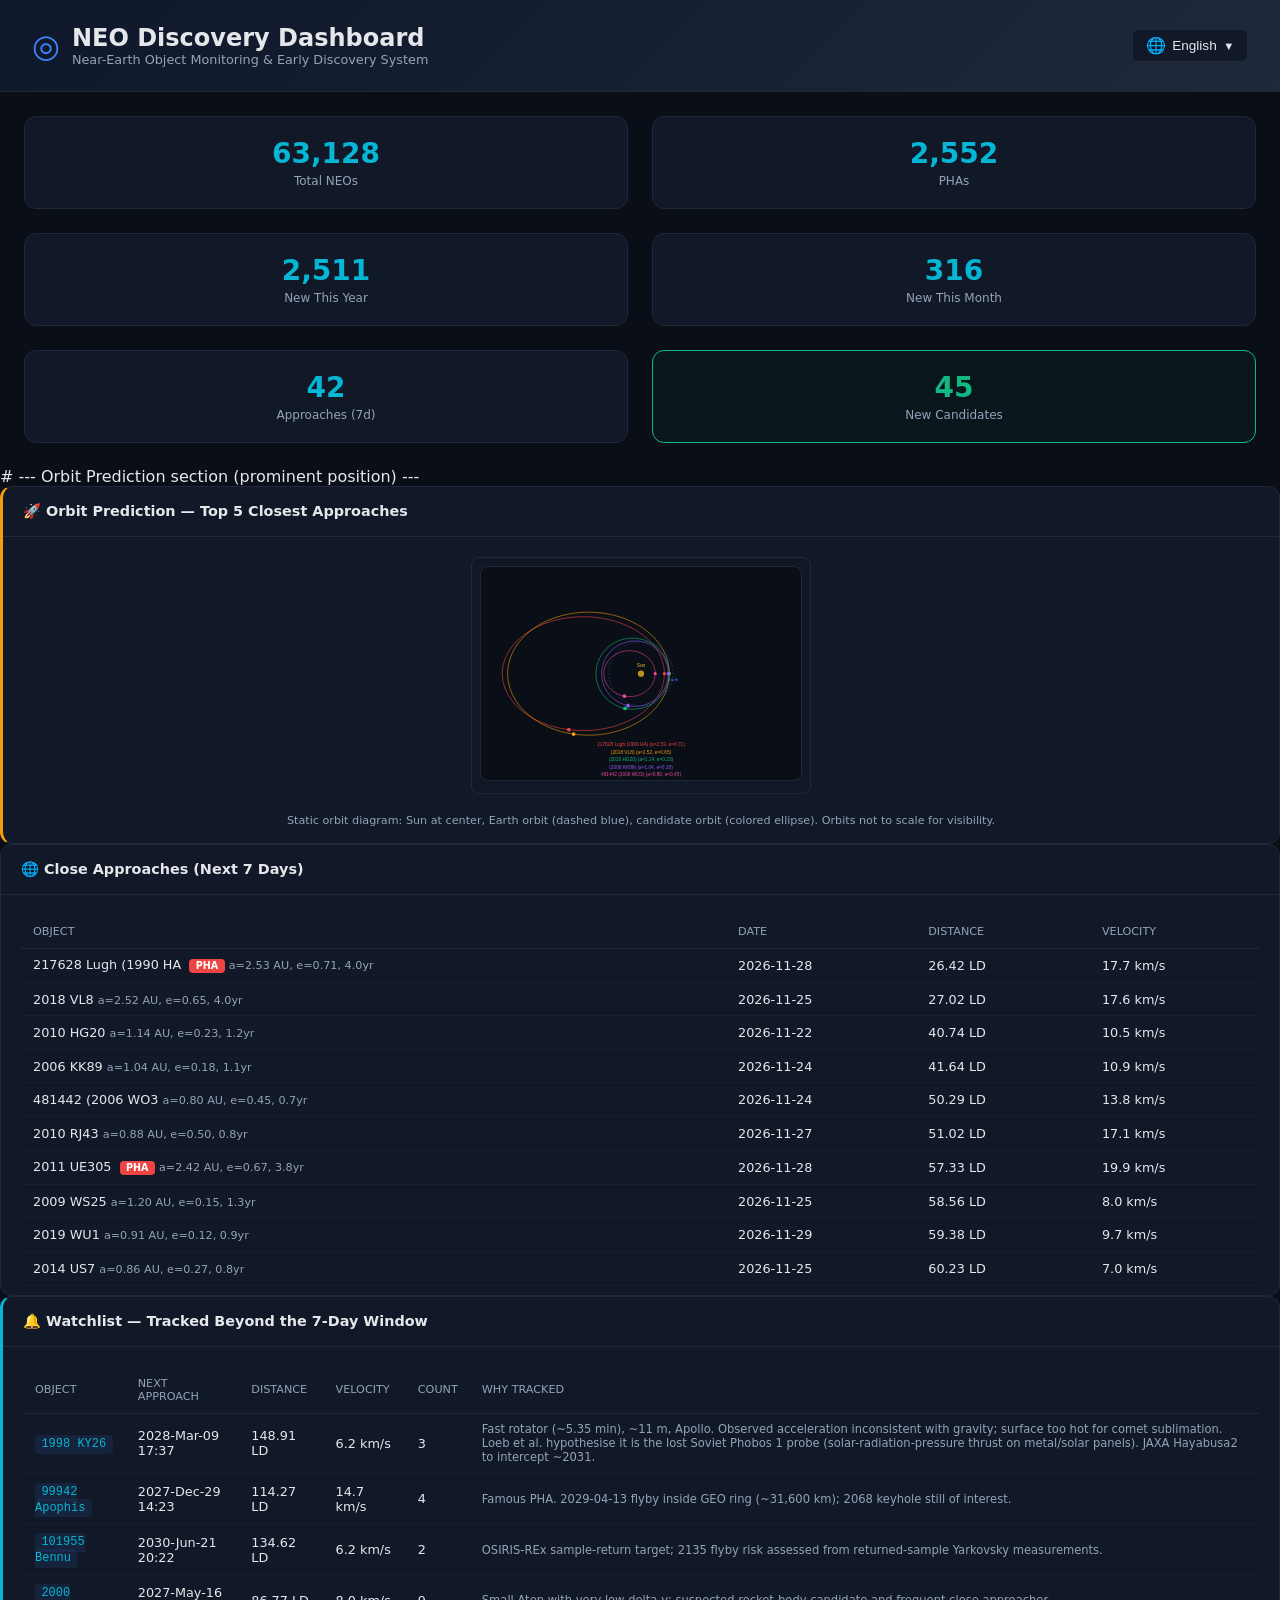
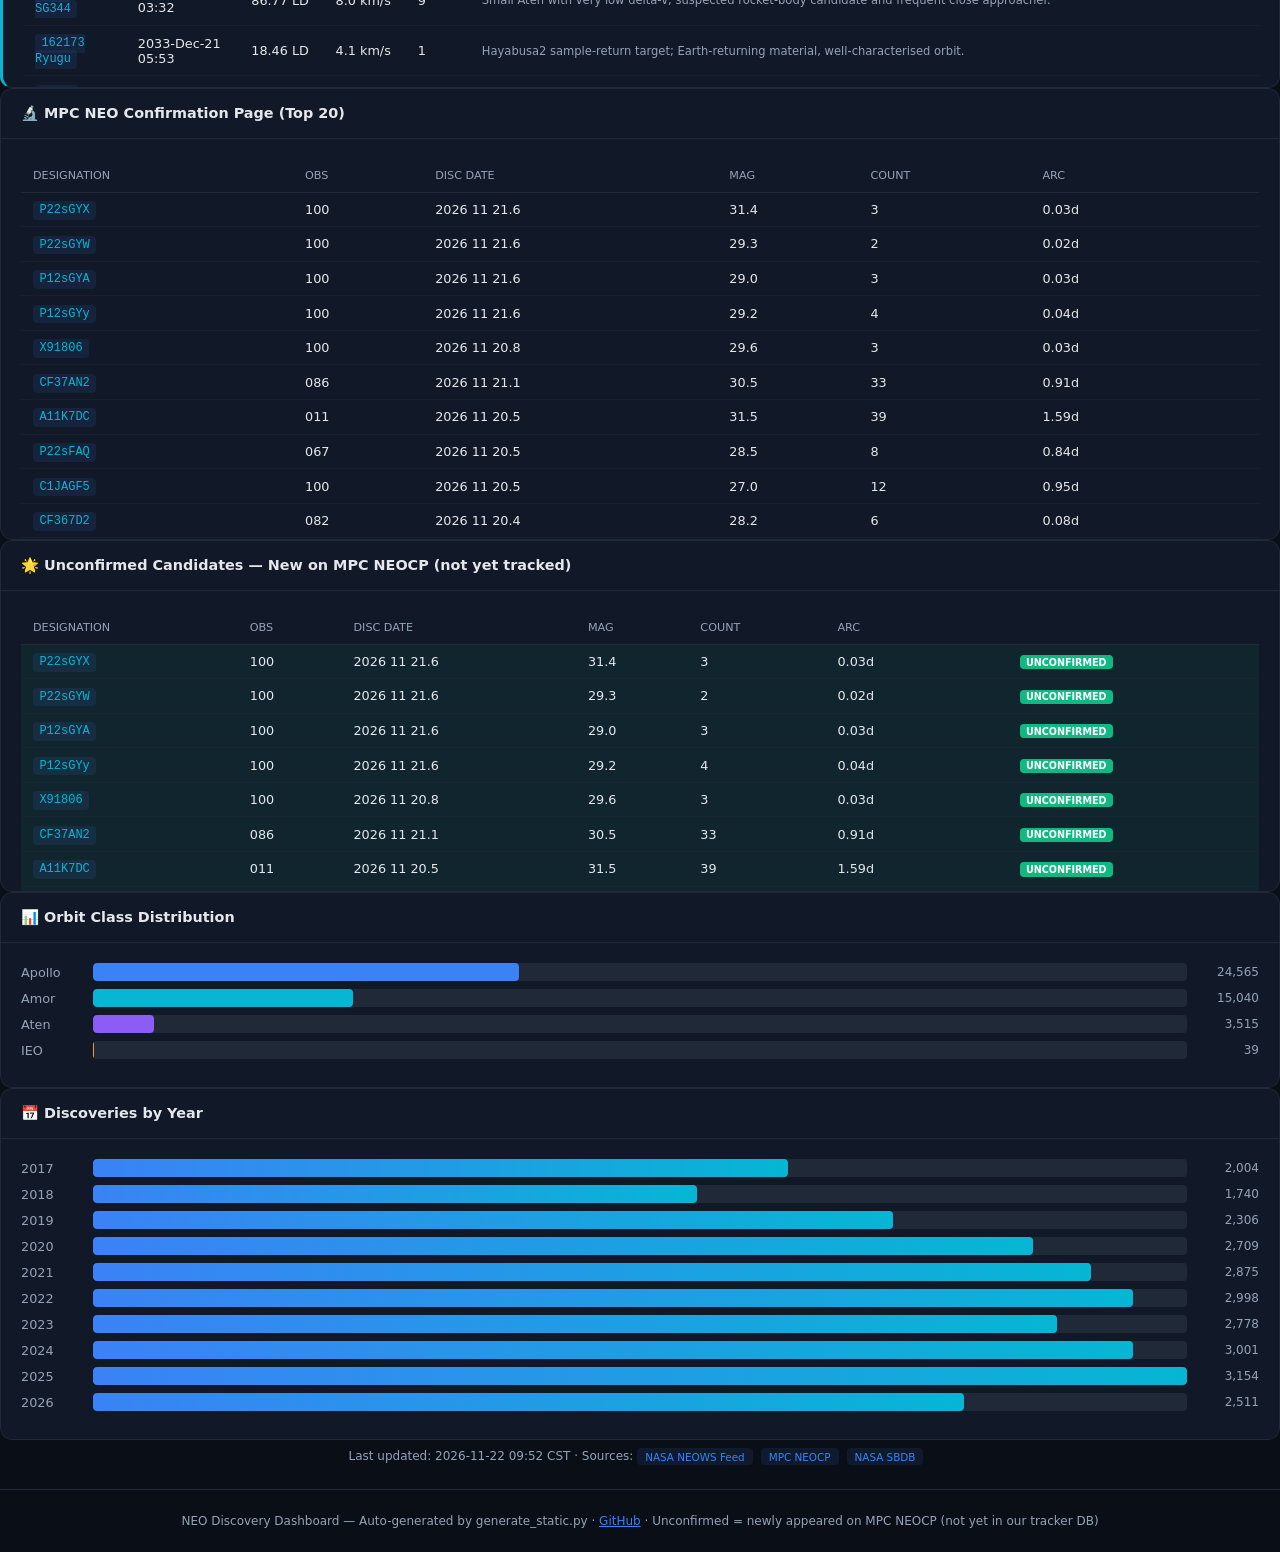
==== commit d7ac704f: "deploy: dashboard update 2026-11-22 01:52" ====
--- a/index.html
+++ b/index.html
@@ -138,7 +138,7 @@
     <div class="dashboard">
             
         <div class="stat-card">
-            <div class="stat-value">63,115</div>
+            <div class="stat-value">63,128</div>
             <div class="stat-label"><span class="lang" data-lang="en">Total NEOs</span><span class="lang" data-lang="zh">近地天体总数</span><span class="lang" data-lang="ru">Всего NEO</span><span class="lang" data-lang="fr">Total NEO</span><span class="lang" data-lang="ar">إجمالي NEO</span><span class="lang" data-lang="hi">कुल NEO</span></div>
         </div>
         <div class="stat-card">
@@ -146,19 +146,19 @@
             <div class="stat-label"><span class="lang" data-lang="en">PHAs</span><span class="lang" data-lang="zh">潜在威胁天体</span><span class="lang" data-lang="ru">ПОТ</span><span class="lang" data-lang="fr">PHA</span><span class="lang" data-lang="ar">أجسام خطرة</span><span class="lang" data-lang="hi">PHA</span></div>
         </div>
         <div class="stat-card">
-            <div class="stat-value">2,504</div>
+            <div class="stat-value">2,511</div>
             <div class="stat-label"><span class="lang" data-lang="en">New This Year</span><span class="lang" data-lang="zh">今年新增</span><span class="lang" data-lang="ru">Новых в этом году</span><span class="lang" data-lang="fr">Nouveaux cette année</span><span class="lang" data-lang="ar">جديد هذا العام</span><span class="lang" data-lang="hi">इस वर्ष नए</span></div>
         </div>
         <div class="stat-card">
-            <div class="stat-value">309</div>
+            <div class="stat-value">316</div>
             <div class="stat-label"><span class="lang" data-lang="en">New This Month</span><span class="lang" data-lang="zh">本月新增</span><span class="lang" data-lang="ru">Новых в этом месяце</span><span class="lang" data-lang="fr">Nouveaux ce mois</span><span class="lang" data-lang="ar">جديد هذا الشهر</span><span class="lang" data-lang="hi">इस महीने नए</span></div>
         </div>
         <div class="stat-card">
-            <div class="stat-value">39</div>
+            <div class="stat-value">42</div>
             <div class="stat-label"><span class="lang" data-lang="en">Approaches (7d)</span><span class="lang" data-lang="zh">接近事件 (7天)</span><span class="lang" data-lang="ru">Сближения (7 дней)</span><span class="lang" data-lang="fr">Approches (7 jours)</span><span class="lang" data-lang="ar">اقترابات (7 أيام)</span><span class="lang" data-lang="hi">अप्रोच (7 दिन)</span></div>
         </div>
         <div class="stat-card stat-highlight">
-            <div class="stat-value">52</div>
+            <div class="stat-value">45</div>
             <div class="stat-label"><span class="lang" data-lang="en">New Candidates</span><span class="lang" data-lang="zh">新候选体</span><span class="lang" data-lang="ru">Новые кандидаты</span><span class="lang" data-lang="fr">Nouveaux candidats</span><span class="lang" data-lang="ar">مرشحون جدد</span><span class="lang" data-lang="hi">नए उम्मीदवार</span></div>
         </div>
         </div>
@@ -252,12 +252,6 @@
             <td>17.1 km/s</td>
         </tr>
         <tr>
-            <td>2017 WR28 <span style="color:var(--text-muted);font-size:0.7rem">a=1.48 AU, e=0.28, 1.8yr</span></td>
-            <td>2026-11-21</td>
-            <td>52.13 LD</td>
-            <td>23.0 km/s</td>
-        </tr>
-        <tr>
             <td>2011 UE305 <span class="pha-badge">PHA</span> <span style="color:var(--text-muted);font-size:0.7rem">a=2.42 AU, e=0.67, 3.8yr</span></td>
             <td>2026-11-28</td>
             <td>57.33 LD</td>
@@ -270,6 +264,12 @@
             <td>8.0 km/s</td>
         </tr>
         <tr>
+            <td>2019 WU1 <span style="color:var(--text-muted);font-size:0.7rem">a=0.91 AU, e=0.12, 0.9yr</span></td>
+            <td>2026-11-29</td>
+            <td>59.38 LD</td>
+            <td>9.7 km/s</td>
+        </tr>
+        <tr>
             <td>2014 US7 <span style="color:var(--text-muted);font-size:0.7rem">a=0.86 AU, e=0.27, 0.8yr</span></td>
             <td>2026-11-25</td>
             <td>60.23 LD</td>
@@ -294,16 +294,16 @@
             <td>5.9 km/s</td>
         </tr>
         <tr>
-            <td>2018 VZ5</td>
-            <td>2026-11-21</td>
-            <td>80.4 LD</td>
-            <td>12.1 km/s</td>
-        </tr>
-        <tr>
             <td>2005 JQ81</td>
             <td>2026-11-28</td>
             <td>84.73 LD</td>
             <td>22.0 km/s</td>
+        </tr>
+        <tr>
+            <td>2015 HZ116</td>
+            <td>2026-11-29</td>
+            <td>85.42 LD</td>
+            <td>11.0 km/s</td>
         </tr>
         <tr>
             <td>2005 UX5</td>
@@ -406,40 +406,80 @@
                     <thead><tr><th><span class="lang" data-lang="en">Designation</span><span class="lang" data-lang="zh">编号</span><span class="lang" data-lang="ru">Обозначение</span><span class="lang" data-lang="fr">Désignation</span><span class="lang" data-lang="ar">تسمية</span><span class="lang" data-lang="hi">पदनाम</span></th><th><span class="lang" data-lang="en">Obs</span><span class="lang" data-lang="zh">观测</span><span class="lang" data-lang="ru">Набл.</span><span class="lang" data-lang="fr">Obs</span><span class="lang" data-lang="ar">رصد</span><span class="lang" data-lang="hi">अवलोकन</span></th><th><span class="lang" data-lang="en">Disc Date</span><span class="lang" data-lang="zh">发现日期</span><span class="lang" data-lang="ru">Дата открытия</span><span class="lang" data-lang="fr">Date découverte</span><span class="lang" data-lang="ar">تاريخ الاكتشاف</span><span class="lang" data-lang="hi">खोज तिथि</span></th><th><span class="lang" data-lang="en">Mag</span><span class="lang" data-lang="zh">星等</span><span class="lang" data-lang="ru">Зв.</span><span class="lang" data-lang="fr">Mag</span><span class="lang" data-lang="ar">مقدار</span><span class="lang" data-lang="hi">मैग</span></th><th><span class="lang" data-lang="en">Count</span><span class="lang" data-lang="zh">计数</span><span class="lang" data-lang="ru">Кол-во</span><span class="lang" data-lang="fr">Compte</span><span class="lang" data-lang="ar">عدد</span><span class="lang" data-lang="hi">गिनती</span></th><th><span class="lang" data-lang="en">Arc</span><span class="lang" data-lang="zh">弧长</span><span class="lang" data-lang="ru">Дуга</span><span class="lang" data-lang="fr">Arc</span><span class="lang" data-lang="ar">قوس</span><span class="lang" data-lang="hi">चाप</span></th></tr></thead>
                     <tbody>
         <tr>
-            <td><code>GS26066</code></td>
-            <td>100</td>
-            <td>2026 11 20.9</td>
-            <td>34.5</td>
+            <td><code>P22sGYX</code></td>
+            <td>100</td>
+            <td>2026 11 21.6</td>
+            <td>31.4</td>
             <td>3</td>
-            <td>0.01d</td>
-        </tr>
-        <tr>
-            <td><code>A11K7DC</code></td>
-            <td>037</td>
-            <td>2026 11 20.5</td>
-            <td>31.0</td>
-            <td>11</td>
-            <td>0.63d</td>
-        </tr>
-        <tr>
-            <td><code>P22sFAQ</code></td>
-            <td>069</td>
-            <td>2026 11 20.5</td>
+            <td>0.03d</td>
+        </tr>
+        <tr>
+            <td><code>P22sGYW</code></td>
+            <td>100</td>
+            <td>2026 11 21.6</td>
+            <td>29.3</td>
+            <td>2</td>
+            <td>0.02d</td>
+        </tr>
+        <tr>
+            <td><code>P12sGYA</code></td>
+            <td>100</td>
+            <td>2026 11 21.6</td>
             <td>29.0</td>
             <td>3</td>
-            <td>0.02d</td>
+            <td>0.03d</td>
+        </tr>
+        <tr>
+            <td><code>P12sGYy</code></td>
+            <td>100</td>
+            <td>2026 11 21.6</td>
+            <td>29.2</td>
+            <td>4</td>
+            <td>0.04d</td>
+        </tr>
+        <tr>
+            <td><code>X91806</code></td>
+            <td>100</td>
+            <td>2026 11 20.8</td>
+            <td>29.6</td>
+            <td>3</td>
+            <td>0.03d</td>
+        </tr>
+        <tr>
+            <td><code>CF37AN2</code></td>
+            <td>086</td>
+            <td>2026 11 21.1</td>
+            <td>30.5</td>
+            <td>33</td>
+            <td>0.91d</td>
+        </tr>
+        <tr>
+            <td><code>A11K7DC</code></td>
+            <td>011</td>
+            <td>2026 11 20.5</td>
+            <td>31.5</td>
+            <td>39</td>
+            <td>1.59d</td>
+        </tr>
+        <tr>
+            <td><code>P22sFAQ</code></td>
+            <td>067</td>
+            <td>2026 11 20.5</td>
+            <td>28.5</td>
+            <td>8</td>
+            <td>0.84d</td>
         </tr>
         <tr>
             <td><code>C1JAGF5</code></td>
             <td>100</td>
             <td>2026 11 20.5</td>
-            <td>26.9</td>
-            <td>8</td>
-            <td>0.04d</td>
+            <td>27.0</td>
+            <td>12</td>
+            <td>0.95d</td>
         </tr>
         <tr>
             <td><code>CF367D2</code></td>
-            <td>077</td>
+            <td>082</td>
             <td>2026 11 20.4</td>
             <td>28.2</td>
             <td>6</td>
@@ -447,49 +487,41 @@
         </tr>
         <tr>
             <td><code>C1JA0K5</code></td>
-            <td>081</td>
+            <td>069</td>
             <td>2026 11 20.4</td>
             <td>27.3</td>
-            <td>8</td>
-            <td>0.06d</td>
+            <td>10</td>
+            <td>0.97d</td>
         </tr>
         <tr>
             <td><code>C1J9TF5</code></td>
-            <td>091</td>
+            <td>100</td>
             <td>2026 11 20.4</td>
             <td>27.6</td>
-            <td>10</td>
-            <td>0.09d</td>
+            <td>12</td>
+            <td>0.95d</td>
         </tr>
         <tr>
             <td><code>C1J9AW5</code></td>
             <td>098</td>
             <td>2026 11 20.4</td>
-            <td>27.9</td>
+            <td>27.7</td>
             <td>18</td>
             <td>0.11d</td>
         </tr>
         <tr>
-            <td><code>C1J9A25</code></td>
-            <td>098</td>
-            <td>2026 11 20.4</td>
-            <td>28.7</td>
-            <td>12</td>
-            <td>0.11d</td>
-        </tr>
-        <tr>
             <td><code>CF328M2</code></td>
-            <td>097</td>
+            <td>100</td>
             <td>2026 11 20.3</td>
-            <td>28.9</td>
-            <td>6</td>
-            <td>0.11d</td>
+            <td>29.0</td>
+            <td>8</td>
+            <td>1.55d</td>
         </tr>
         <tr>
             <td><code>C1J8HA5</code></td>
-            <td>074</td>
+            <td>079</td>
             <td>2026 11 20.3</td>
-            <td>28.1</td>
+            <td>28.2</td>
             <td>9</td>
             <td>0.12d</td>
         </tr>
@@ -498,44 +530,28 @@
             <td>090</td>
             <td>2026 11 20.1</td>
             <td>29.1</td>
-            <td>9</td>
-            <td>0.27d</td>
-        </tr>
-        <tr>
-            <td><code>CF32HC2</code></td>
-            <td>098</td>
-            <td>2026 11 20.3</td>
-            <td>29.7</td>
-            <td>15</td>
-            <td>0.15d</td>
-        </tr>
-        <tr>
-            <td><code>C1J7EK5</code></td>
-            <td>098</td>
+            <td>11</td>
+            <td>1.05d</td>
+        </tr>
+        <tr>
+            <td><code>CF30MA2</code></td>
+            <td>059</td>
             <td>2026 11 20.2</td>
-            <td>29.1</td>
-            <td>14</td>
-            <td>0.77d</td>
-        </tr>
-        <tr>
-            <td><code>CF30MA2</code></td>
-            <td>056</td>
-            <td>2026 11 20.2</td>
-            <td>29.8</td>
-            <td>16</td>
-            <td>4756.06d</td>
+            <td>29.9</td>
+            <td>21</td>
+            <td>4756.48d</td>
         </tr>
         <tr>
             <td><code>CF30FF2</code></td>
-            <td>072</td>
+            <td>042</td>
             <td>2026 11 20.2</td>
             <td>28.2</td>
-            <td>7</td>
-            <td>0.11d</td>
+            <td>9</td>
+            <td>0.98d</td>
         </tr>
         <tr>
             <td><code>CF306G2</code></td>
-            <td>064</td>
+            <td>069</td>
             <td>2026 11 20.2</td>
             <td>28.4</td>
             <td>7</td>
@@ -543,27 +559,11 @@
         </tr>
         <tr>
             <td><code>CF2ZZV2</code></td>
-            <td>086</td>
+            <td>046</td>
             <td>2026 11 20.2</td>
-            <td>28.9</td>
-            <td>7</td>
-            <td>0.12d</td>
-        </tr>
-        <tr>
-            <td><code>W023364</code></td>
-            <td>100</td>
-            <td>2026 11 17.0</td>
-            <td>28.7</td>
-            <td>3</td>
-            <td>0.00d</td>
-        </tr>
-        <tr>
-            <td><code>LWn0058</code></td>
-            <td>100</td>
-            <td>2026 11 19.6</td>
-            <td>29.9</td>
-            <td>3</td>
-            <td>0.04d</td>
+            <td>28.8</td>
+            <td>10</td>
+            <td>0.98d</td>
         </tr>
                     </tbody>
                 </table>
@@ -577,44 +577,89 @@
                     <thead><tr><th><span class="lang" data-lang="en">Designation</span><span class="lang" data-lang="zh">编号</span><span class="lang" data-lang="ru">Обозначение</span><span class="lang" data-lang="fr">Désignation</span><span class="lang" data-lang="ar">تسمية</span><span class="lang" data-lang="hi">पदनाम</span></th><th><span class="lang" data-lang="en">Obs</span><span class="lang" data-lang="zh">观测</span><span class="lang" data-lang="ru">Набл.</span><span class="lang" data-lang="fr">Obs</span><span class="lang" data-lang="ar">رصد</span><span class="lang" data-lang="hi">अवलोकन</span></th><th><span class="lang" data-lang="en">Disc Date</span><span class="lang" data-lang="zh">发现日期</span><span class="lang" data-lang="ru">Дата открытия</span><span class="lang" data-lang="fr">Date découverte</span><span class="lang" data-lang="ar">تاريخ الاكتشاف</span><span class="lang" data-lang="hi">खोज तिथि</span></th><th><span class="lang" data-lang="en">Mag</span><span class="lang" data-lang="zh">星等</span><span class="lang" data-lang="ru">Зв.</span><span class="lang" data-lang="fr">Mag</span><span class="lang" data-lang="ar">مقدار</span><span class="lang" data-lang="hi">मैग</span></th><th><span class="lang" data-lang="en">Count</span><span class="lang" data-lang="zh">计数</span><span class="lang" data-lang="ru">Кол-во</span><span class="lang" data-lang="fr">Compte</span><span class="lang" data-lang="ar">عدد</span><span class="lang" data-lang="hi">गिनती</span></th><th><span class="lang" data-lang="en">Arc</span><span class="lang" data-lang="zh">弧长</span><span class="lang" data-lang="ru">Дуга</span><span class="lang" data-lang="fr">Arc</span><span class="lang" data-lang="ar">قوس</span><span class="lang" data-lang="hi">चाप</span></th><th></th></tr></thead>
                     <tbody>
         <tr class="new-discovery">
-            <td><code>GS26066</code></td>
-            <td>100</td>
-            <td>2026 11 20.9</td>
-            <td>34.5</td>
+            <td><code>P22sGYX</code></td>
+            <td>100</td>
+            <td>2026 11 21.6</td>
+            <td>31.4</td>
             <td>3</td>
-            <td>0.01d</td>
-            <td><span class="new-badge">UNCONFIRMED</span></td>
-        </tr>
-        <tr class="new-discovery">
-            <td><code>A11K7DC</code></td>
-            <td>037</td>
-            <td>2026 11 20.5</td>
-            <td>31.0</td>
-            <td>11</td>
-            <td>0.63d</td>
-            <td><span class="new-badge">UNCONFIRMED</span></td>
-        </tr>
-        <tr class="new-discovery">
-            <td><code>P22sFAQ</code></td>
-            <td>069</td>
-            <td>2026 11 20.5</td>
+            <td>0.03d</td>
+            <td><span class="new-badge">UNCONFIRMED</span></td>
+        </tr>
+        <tr class="new-discovery">
+            <td><code>P22sGYW</code></td>
+            <td>100</td>
+            <td>2026 11 21.6</td>
+            <td>29.3</td>
+            <td>2</td>
+            <td>0.02d</td>
+            <td><span class="new-badge">UNCONFIRMED</span></td>
+        </tr>
+        <tr class="new-discovery">
+            <td><code>P12sGYA</code></td>
+            <td>100</td>
+            <td>2026 11 21.6</td>
             <td>29.0</td>
             <td>3</td>
-            <td>0.02d</td>
+            <td>0.03d</td>
+            <td><span class="new-badge">UNCONFIRMED</span></td>
+        </tr>
+        <tr class="new-discovery">
+            <td><code>P12sGYy</code></td>
+            <td>100</td>
+            <td>2026 11 21.6</td>
+            <td>29.2</td>
+            <td>4</td>
+            <td>0.04d</td>
+            <td><span class="new-badge">UNCONFIRMED</span></td>
+        </tr>
+        <tr class="new-discovery">
+            <td><code>X91806</code></td>
+            <td>100</td>
+            <td>2026 11 20.8</td>
+            <td>29.6</td>
+            <td>3</td>
+            <td>0.03d</td>
+            <td><span class="new-badge">UNCONFIRMED</span></td>
+        </tr>
+        <tr class="new-discovery">
+            <td><code>CF37AN2</code></td>
+            <td>086</td>
+            <td>2026 11 21.1</td>
+            <td>30.5</td>
+            <td>33</td>
+            <td>0.91d</td>
+            <td><span class="new-badge">UNCONFIRMED</span></td>
+        </tr>
+        <tr class="new-discovery">
+            <td><code>A11K7DC</code></td>
+            <td>011</td>
+            <td>2026 11 20.5</td>
+            <td>31.5</td>
+            <td>39</td>
+            <td>1.59d</td>
+            <td><span class="new-badge">UNCONFIRMED</span></td>
+        </tr>
+        <tr class="new-discovery">
+            <td><code>P22sFAQ</code></td>
+            <td>067</td>
+            <td>2026 11 20.5</td>
+            <td>28.5</td>
+            <td>8</td>
+            <td>0.84d</td>
             <td><span class="new-badge">UNCONFIRMED</span></td>
         </tr>
         <tr class="new-discovery">
             <td><code>C1JAGF5</code></td>
             <td>100</td>
             <td>2026 11 20.5</td>
-            <td>26.9</td>
-            <td>8</td>
-            <td>0.04d</td>
+            <td>27.0</td>
+            <td>12</td>
+            <td>0.95d</td>
             <td><span class="new-badge">UNCONFIRMED</span></td>
         </tr>
         <tr class="new-discovery">
             <td><code>CF367D2</code></td>
-            <td>077</td>
+            <td>082</td>
             <td>2026 11 20.4</td>
             <td>28.2</td>
             <td>6</td>
@@ -623,54 +668,45 @@
         </tr>
         <tr class="new-discovery">
             <td><code>C1JA0K5</code></td>
-            <td>081</td>
+            <td>069</td>
             <td>2026 11 20.4</td>
             <td>27.3</td>
-            <td>8</td>
-            <td>0.06d</td>
+            <td>10</td>
+            <td>0.97d</td>
             <td><span class="new-badge">UNCONFIRMED</span></td>
         </tr>
         <tr class="new-discovery">
             <td><code>C1J9TF5</code></td>
-            <td>091</td>
+            <td>100</td>
             <td>2026 11 20.4</td>
             <td>27.6</td>
-            <td>10</td>
-            <td>0.09d</td>
+            <td>12</td>
+            <td>0.95d</td>
             <td><span class="new-badge">UNCONFIRMED</span></td>
         </tr>
         <tr class="new-discovery">
             <td><code>C1J9AW5</code></td>
             <td>098</td>
             <td>2026 11 20.4</td>
-            <td>27.9</td>
+            <td>27.7</td>
             <td>18</td>
             <td>0.11d</td>
             <td><span class="new-badge">UNCONFIRMED</span></td>
         </tr>
         <tr class="new-discovery">
-            <td><code>C1J9A25</code></td>
-            <td>098</td>
-            <td>2026 11 20.4</td>
-            <td>28.7</td>
-            <td>12</td>
-            <td>0.11d</td>
-            <td><span class="new-badge">UNCONFIRMED</span></td>
-        </tr>
-        <tr class="new-discovery">
             <td><code>CF328M2</code></td>
-            <td>097</td>
+            <td>100</td>
             <td>2026 11 20.3</td>
-            <td>28.9</td>
-            <td>6</td>
-            <td>0.11d</td>
+            <td>29.0</td>
+            <td>8</td>
+            <td>1.55d</td>
             <td><span class="new-badge">UNCONFIRMED</span></td>
         </tr>
         <tr class="new-discovery">
             <td><code>C1J8HA5</code></td>
-            <td>074</td>
+            <td>079</td>
             <td>2026 11 20.3</td>
-            <td>28.1</td>
+            <td>28.2</td>
             <td>9</td>
             <td>0.12d</td>
             <td><span class="new-badge">UNCONFIRMED</span></td>
@@ -680,49 +716,31 @@
             <td>090</td>
             <td>2026 11 20.1</td>
             <td>29.1</td>
-            <td>9</td>
-            <td>0.27d</td>
-            <td><span class="new-badge">UNCONFIRMED</span></td>
-        </tr>
-        <tr class="new-discovery">
-            <td><code>CF32HC2</code></td>
-            <td>098</td>
-            <td>2026 11 20.3</td>
-            <td>29.7</td>
-            <td>15</td>
-            <td>0.15d</td>
-            <td><span class="new-badge">UNCONFIRMED</span></td>
-        </tr>
-        <tr class="new-discovery">
-            <td><code>C1J7EK5</code></td>
-            <td>098</td>
+            <td>11</td>
+            <td>1.05d</td>
+            <td><span class="new-badge">UNCONFIRMED</span></td>
+        </tr>
+        <tr class="new-discovery">
+            <td><code>CF30MA2</code></td>
+            <td>059</td>
             <td>2026 11 20.2</td>
-            <td>29.1</td>
-            <td>14</td>
-            <td>0.77d</td>
-            <td><span class="new-badge">UNCONFIRMED</span></td>
-        </tr>
-        <tr class="new-discovery">
-            <td><code>CF30MA2</code></td>
-            <td>056</td>
-            <td>2026 11 20.2</td>
-            <td>29.8</td>
-            <td>16</td>
-            <td>4756.06d</td>
+            <td>29.9</td>
+            <td>21</td>
+            <td>4756.48d</td>
             <td><span class="new-badge">UNCONFIRMED</span></td>
         </tr>
         <tr class="new-discovery">
             <td><code>CF30FF2</code></td>
-            <td>072</td>
+            <td>042</td>
             <td>2026 11 20.2</td>
             <td>28.2</td>
-            <td>7</td>
-            <td>0.11d</td>
+            <td>9</td>
+            <td>0.98d</td>
             <td><span class="new-badge">UNCONFIRMED</span></td>
         </tr>
         <tr class="new-discovery">
             <td><code>CF306G2</code></td>
-            <td>064</td>
+            <td>069</td>
             <td>2026 11 20.2</td>
             <td>28.4</td>
             <td>7</td>
@@ -731,29 +749,11 @@
         </tr>
         <tr class="new-discovery">
             <td><code>CF2ZZV2</code></td>
-            <td>086</td>
+            <td>046</td>
             <td>2026 11 20.2</td>
-            <td>28.9</td>
-            <td>7</td>
-            <td>0.12d</td>
-            <td><span class="new-badge">UNCONFIRMED</span></td>
-        </tr>
-        <tr class="new-discovery">
-            <td><code>LWn0058</code></td>
-            <td>100</td>
-            <td>2026 11 19.6</td>
-            <td>29.9</td>
-            <td>3</td>
-            <td>0.04d</td>
-            <td><span class="new-badge">UNCONFIRMED</span></td>
-        </tr>
-        <tr class="new-discovery">
-            <td><code>LWn0066</code></td>
-            <td>100</td>
-            <td>2026 11 19.6</td>
-            <td>30.3</td>
-            <td>4</td>
-            <td>0.04d</td>
+            <td>28.8</td>
+            <td>10</td>
+            <td>0.98d</td>
             <td><span class="new-badge">UNCONFIRMED</span></td>
         </tr>
                     </tbody>
@@ -767,12 +767,12 @@
             <div class="orbit-row">
                 <span class="orbit-label">Apollo</span>
                 <div class="orbit-bar-bg"><div class="orbit-bar-fill" style="width:38.9%;background:#3b82f6"></div></div>
-                <span class="orbit-count">24,560</span>
+                <span class="orbit-count">24,565</span>
             </div>
             <div class="orbit-row">
                 <span class="orbit-label">Amor</span>
                 <div class="orbit-bar-bg"><div class="orbit-bar-fill" style="width:23.8%;background:#06b6d4"></div></div>
-                <span class="orbit-count">15,038</span>
+                <span class="orbit-count">15,040</span>
             </div>
             <div class="orbit-row">
                 <span class="orbit-label">Aten</span>
@@ -797,7 +797,7 @@
             </div>
             <div class="year-row">
                 <span class="year-label">2018</span>
-                <div class="year-bar-bg"><div class="year-bar-fill" style="width:55.1%"></div></div>
+                <div class="year-bar-bg"><div class="year-bar-fill" style="width:55.2%"></div></div>
                 <span class="year-count">1,740</span>
             </div>
             <div class="year-row">
@@ -807,22 +807,22 @@
             </div>
             <div class="year-row">
                 <span class="year-label">2020</span>
-                <div class="year-bar-bg"><div class="year-bar-fill" style="width:85.8%"></div></div>
+                <div class="year-bar-bg"><div class="year-bar-fill" style="width:85.9%"></div></div>
                 <span class="year-count">2,709</span>
             </div>
             <div class="year-row">
                 <span class="year-label">2021</span>
-                <div class="year-bar-bg"><div class="year-bar-fill" style="width:91.1%"></div></div>
+                <div class="year-bar-bg"><div class="year-bar-fill" style="width:91.2%"></div></div>
                 <span class="year-count">2,875</span>
             </div>
             <div class="year-row">
                 <span class="year-label">2022</span>
-                <div class="year-bar-bg"><div class="year-bar-fill" style="width:95.0%"></div></div>
+                <div class="year-bar-bg"><div class="year-bar-fill" style="width:95.1%"></div></div>
                 <span class="year-count">2,998</span>
             </div>
             <div class="year-row">
                 <span class="year-label">2023</span>
-                <div class="year-bar-bg"><div class="year-bar-fill" style="width:88.0%"></div></div>
+                <div class="year-bar-bg"><div class="year-bar-fill" style="width:88.1%"></div></div>
                 <span class="year-count">2,778</span>
             </div>
             <div class="year-row">
@@ -833,18 +833,18 @@
             <div class="year-row">
                 <span class="year-label">2025</span>
                 <div class="year-bar-bg"><div class="year-bar-fill" style="width:100.0%"></div></div>
-                <span class="year-count">3,156</span>
+                <span class="year-count">3,154</span>
             </div>
             <div class="year-row">
                 <span class="year-label">2026</span>
-                <div class="year-bar-bg"><div class="year-bar-fill" style="width:79.3%"></div></div>
-                <span class="year-count">2,504</span>
+                <div class="year-bar-bg"><div class="year-bar-fill" style="width:79.6%"></div></div>
+                <span class="year-count">2,511</span>
             </div>
             </div>
         </div>
         
         <div class="update-time">
-            <span class="lang" data-lang="en">Last updated</span><span class="lang" data-lang="zh">最后更新</span><span class="lang" data-lang="ru">Последнее обновление</span><span class="lang" data-lang="fr">Dernière mise à jour</span><span class="lang" data-lang="ar">آخر تحديث</span><span class="lang" data-lang="hi">अंतिम अपडेट</span>: 2026-11-21 10:58 CST &middot; <span class="lang" data-lang="en">Sources</span><span class="lang" data-lang="zh">数据来源</span><span class="lang" data-lang="ru">Источники</span><span class="lang" data-lang="fr">Sources</span><span class="lang" data-lang="ar">المصادر</span><span class="lang" data-lang="hi">स्रोत</span>: <span class="source-tag">NASA NEOWS Feed</span><span class="source-tag">MPC NEOCP</span><span class="source-tag">NASA SBDB</span>
+            <span class="lang" data-lang="en">Last updated</span><span class="lang" data-lang="zh">最后更新</span><span class="lang" data-lang="ru">Последнее обновление</span><span class="lang" data-lang="fr">Dernière mise à jour</span><span class="lang" data-lang="ar">آخر تحديث</span><span class="lang" data-lang="hi">अंतिम अपडेट</span>: 2026-11-22 09:52 CST &middot; <span class="lang" data-lang="en">Sources</span><span class="lang" data-lang="zh">数据来源</span><span class="lang" data-lang="ru">Источники</span><span class="lang" data-lang="fr">Sources</span><span class="lang" data-lang="ar">المصادر</span><span class="lang" data-lang="hi">स्रोत</span>: <span class="source-tag">NASA NEOWS Feed</span><span class="source-tag">MPC NEOCP</span><span class="source-tag">NASA SBDB</span>
         </div>
     </div>
     
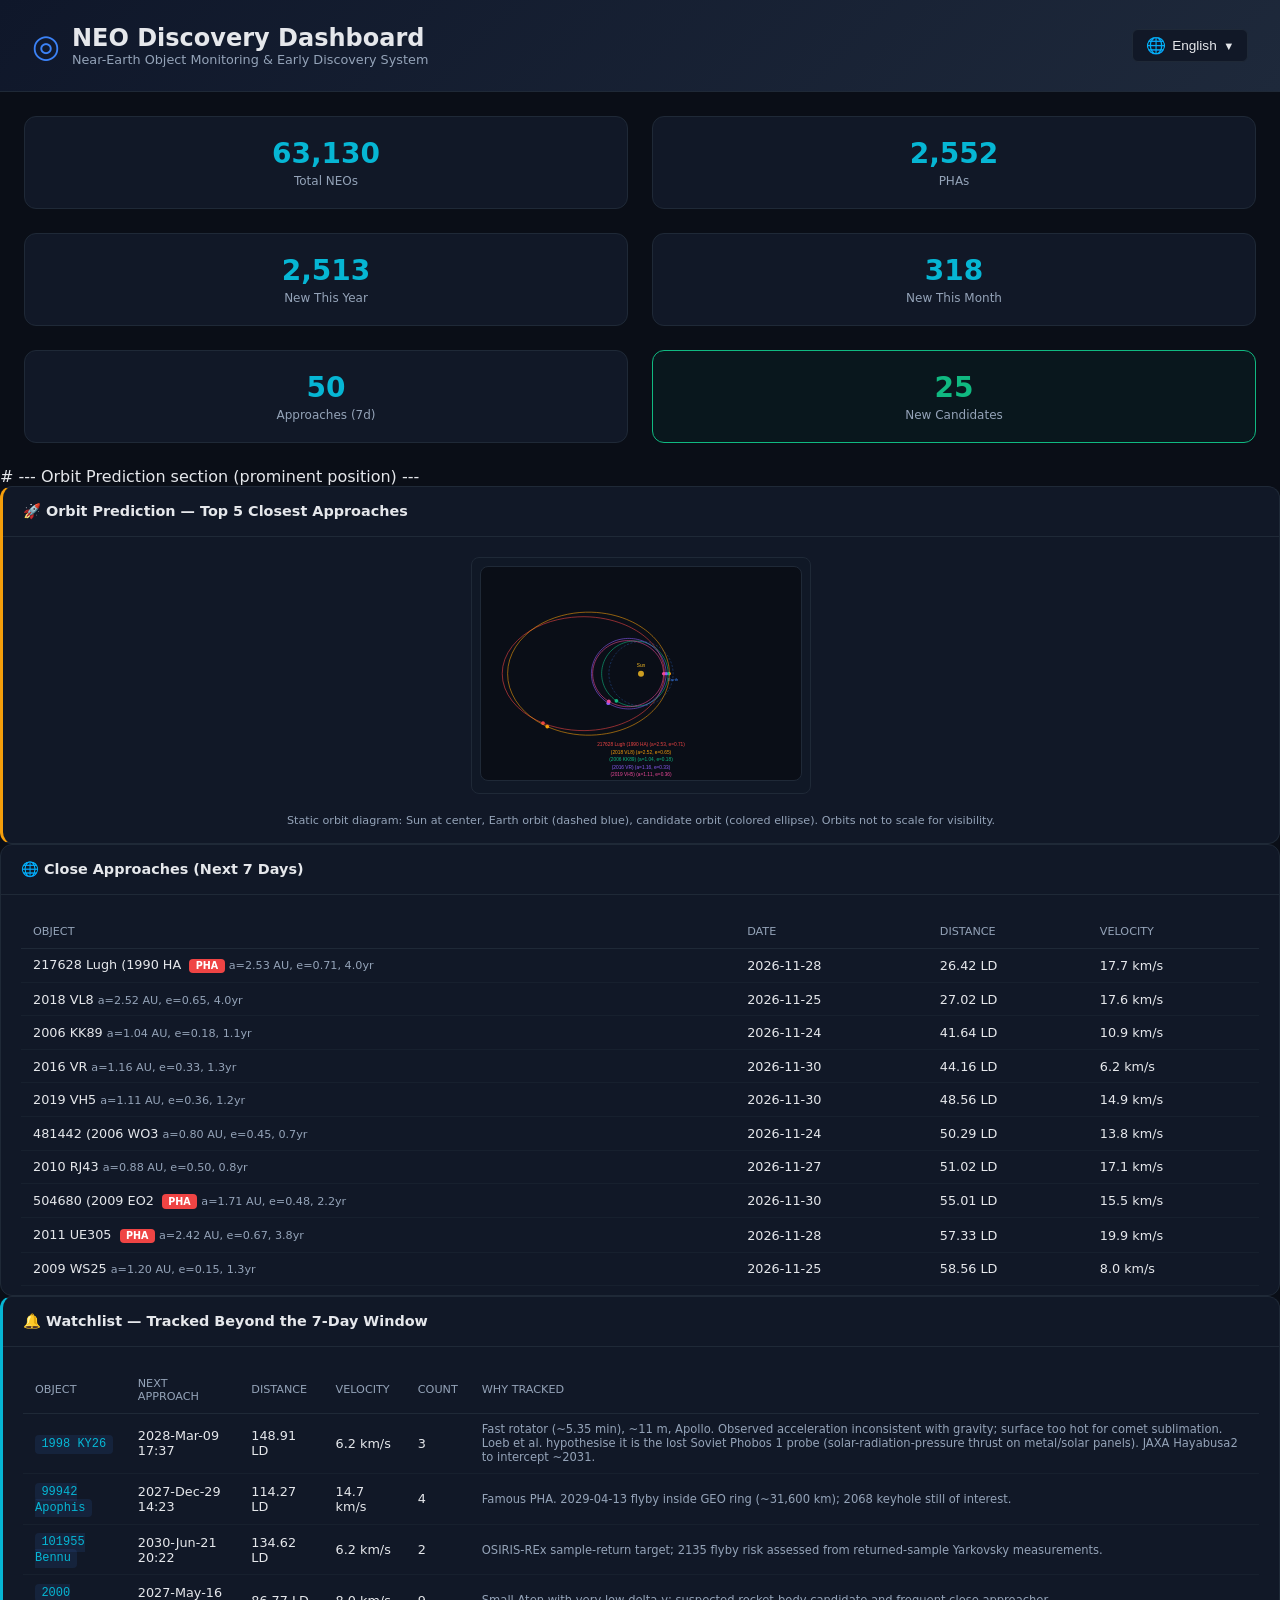
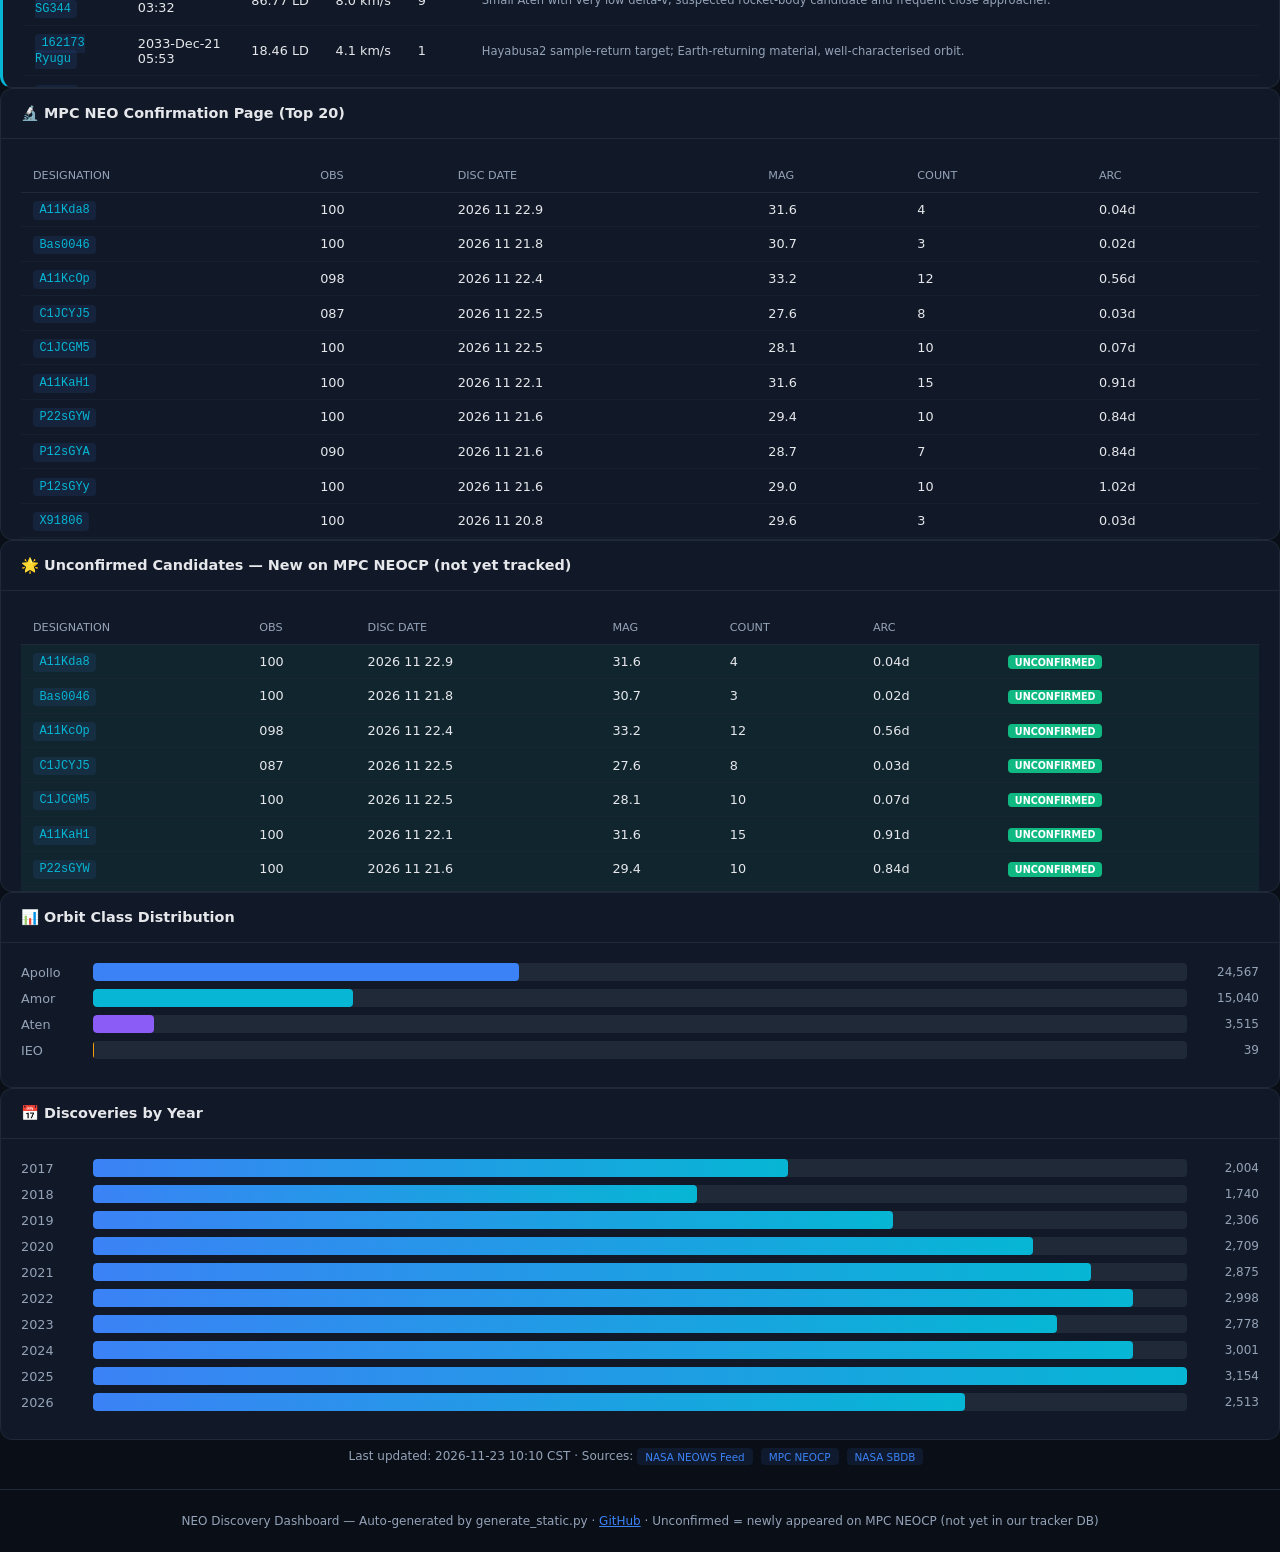
==== commit bde777b6: "deploy: dashboard update 2026-11-23 02:10" ====
--- a/index.html
+++ b/index.html
@@ -138,7 +138,7 @@
     <div class="dashboard">
             
         <div class="stat-card">
-            <div class="stat-value">63,128</div>
+            <div class="stat-value">63,130</div>
             <div class="stat-label"><span class="lang" data-lang="en">Total NEOs</span><span class="lang" data-lang="zh">近地天体总数</span><span class="lang" data-lang="ru">Всего NEO</span><span class="lang" data-lang="fr">Total NEO</span><span class="lang" data-lang="ar">إجمالي NEO</span><span class="lang" data-lang="hi">कुल NEO</span></div>
         </div>
         <div class="stat-card">
@@ -146,19 +146,19 @@
             <div class="stat-label"><span class="lang" data-lang="en">PHAs</span><span class="lang" data-lang="zh">潜在威胁天体</span><span class="lang" data-lang="ru">ПОТ</span><span class="lang" data-lang="fr">PHA</span><span class="lang" data-lang="ar">أجسام خطرة</span><span class="lang" data-lang="hi">PHA</span></div>
         </div>
         <div class="stat-card">
-            <div class="stat-value">2,511</div>
+            <div class="stat-value">2,513</div>
             <div class="stat-label"><span class="lang" data-lang="en">New This Year</span><span class="lang" data-lang="zh">今年新增</span><span class="lang" data-lang="ru">Новых в этом году</span><span class="lang" data-lang="fr">Nouveaux cette année</span><span class="lang" data-lang="ar">جديد هذا العام</span><span class="lang" data-lang="hi">इस वर्ष नए</span></div>
         </div>
         <div class="stat-card">
-            <div class="stat-value">316</div>
+            <div class="stat-value">318</div>
             <div class="stat-label"><span class="lang" data-lang="en">New This Month</span><span class="lang" data-lang="zh">本月新增</span><span class="lang" data-lang="ru">Новых в этом месяце</span><span class="lang" data-lang="fr">Nouveaux ce mois</span><span class="lang" data-lang="ar">جديد هذا الشهر</span><span class="lang" data-lang="hi">इस महीने नए</span></div>
         </div>
         <div class="stat-card">
-            <div class="stat-value">42</div>
+            <div class="stat-value">50</div>
             <div class="stat-label"><span class="lang" data-lang="en">Approaches (7d)</span><span class="lang" data-lang="zh">接近事件 (7天)</span><span class="lang" data-lang="ru">Сближения (7 дней)</span><span class="lang" data-lang="fr">Approches (7 jours)</span><span class="lang" data-lang="ar">اقترابات (7 أيام)</span><span class="lang" data-lang="hi">अप्रोच (7 दिन)</span></div>
         </div>
         <div class="stat-card stat-highlight">
-            <div class="stat-value">45</div>
+            <div class="stat-value">25</div>
             <div class="stat-label"><span class="lang" data-lang="en">New Candidates</span><span class="lang" data-lang="zh">新候选体</span><span class="lang" data-lang="ru">Новые кандидаты</span><span class="lang" data-lang="fr">Nouveaux candidats</span><span class="lang" data-lang="ar">مرشحون جدد</span><span class="lang" data-lang="hi">नए उम्मीदवार</span></div>
         </div>
         </div>
@@ -186,21 +186,21 @@
 <path id="orbit-path-3836207" d="M 353.2,200.0 L 353.2,202.8 L 353.0,205.6 L 352.8,208.4 L 352.5,211.2 L 352.1,214.0 L 351.6,216.8 L 351.0,219.6 L 350.3,222.4 L 349.5,225.2 L 348.6,228.1 L 347.6,230.9 L 346.5,233.8 L 345.3,236.7 L 344.0,239.6 L 342.5,242.5 L 340.9,245.5 L 339.2,248.4 L 337.3,251.4 L 335.3,254.4 L 333.1,257.4 L 330.8,260.4 L 328.2,263.4 L 325.5,266.5 L 322.6,269.5 L 319.4,272.6 L 316.1,275.6 L 312.5,278.7 L 308.6,281.7 L 304.4,284.7 L 300.0,287.7 L 295.2,290.7 L 290.2,293.6 L 284.7,296.5 L 278.9,299.2 L 272.7,301.9 L 266.1,304.4 L 259.0,306.8 L 251.5,308.9 L 243.5,310.9 L 235.0,312.5 L 226.1,313.8 L 216.6,314.8 L 206.6,315.3 L 196.2,315.3 L 185.3,314.7 L 174.0,313.4 L 162.4,311.4 L 150.5,308.6 L 138.5,304.9 L 126.4,300.2 L 114.5,294.5 L 103.0,287.7 L 92.0,279.8 L 81.9,270.9 L 72.7,260.9 L 64.8,250.0 L 58.5,238.3 L 53.7,225.9 L 50.8,213.1 L 49.9,200.0 L 50.8,186.9 L 53.7,174.1 L 58.5,161.7 L 64.8,150.0 L 72.7,139.1 L 81.9,129.1 L 92.0,120.2 L 103.0,112.3 L 114.5,105.5 L 126.4,99.8 L 138.5,95.1 L 150.5,91.4 L 162.4,88.6 L 174.0,86.6 L 185.3,85.3 L 196.2,84.7 L 206.6,84.7 L 216.6,85.2 L 226.1,86.2 L 235.0,87.5 L 243.5,89.1 L 251.5,91.1 L 259.0,93.2 L 266.1,95.6 L 272.7,98.1 L 278.9,100.8 L 284.7,103.5 L 290.2,106.4 L 295.2,109.3 L 300.0,112.3 L 304.4,115.3 L 308.6,118.3 L 312.5,121.3 L 316.1,124.4 L 319.4,127.4 L 322.6,130.5 L 325.5,133.5 L 328.2,136.6 L 330.8,139.6 L 333.1,142.6 L 335.3,145.6 L 337.3,148.6 L 339.2,151.6 L 340.9,154.5 L 342.5,157.5 L 344.0,160.4 L 345.3,163.3 L 346.5,166.2 L 347.6,169.1 L 348.6,171.9 L 349.5,174.8 L 350.3,177.6 L 351.0,180.4 L 351.6,183.2 L 352.1,186.0 L 352.5,188.8 L 352.8,191.6 L 353.0,194.4 L 353.2,197.2 L 353.2,200.0" fill="none" stroke="none"/>
 <circle cx="353.2" cy="200.0" r="3" fill="#f59e0b"/>
 <text x="300" y="350" text-anchor="middle" fill="#f59e0b" font-size="9" font-family="sans-serif">(2018 VL8) (a=2.52, e=0.65)</text>
-<polyline points="352.6,200.0 352.5,202.8 352.4,205.5 352.1,208.2 351.7,211.0 351.1,213.7 350.5,216.4 349.7,219.1 348.8,221.7 347.8,224.4 346.7,227.0 345.5,229.5 344.1,232.1 342.7,234.5 341.1,237.0 339.4,239.4 337.5,241.7 335.6,243.9 333.5,246.1 331.3,248.2 329.0,250.3 326.6,252.2 324.1,254.1 321.4,255.9 318.7,257.5 315.8,259.0 312.9,260.5 309.8,261.8 306.6,262.9 303.4,263.9 300.0,264.8 296.6,265.5 293.1,266.1 289.5,266.4 285.8,266.6 282.2,266.6 278.4,266.4 274.7,266.0 270.9,265.4 267.1,264.5 263.3,263.5 259.6,262.2 255.9,260.7 252.2,259.0 248.7,257.0 245.2,254.8 241.8,252.4 238.5,249.8 235.4,246.9 232.5,243.8 229.7,240.6 227.2,237.1 224.9,233.5 222.7,229.7 220.9,225.7 219.3,221.6 218.0,217.4 216.9,213.2 216.2,208.8 215.7,204.4 215.6,200.0 215.7,195.6 216.2,191.2 216.9,186.8 218.0,182.6 219.3,178.4 220.9,174.3 222.7,170.3 224.9,166.5 227.2,162.9 229.7,159.4 232.5,156.2 235.4,153.1 238.5,150.2 241.8,147.6 245.2,145.2 248.7,143.0 252.2,141.0 255.9,139.3 259.6,137.8 263.3,136.5 267.1,135.5 270.9,134.6 274.7,134.0 278.4,133.6 282.2,133.4 285.8,133.4 289.5,133.6 293.1,133.9 296.6,134.5 300.0,135.2 303.4,136.1 306.6,137.1 309.8,138.2 312.9,139.5 315.8,141.0 318.7,142.5 321.4,144.1 324.1,145.9 326.6,147.8 329.0,149.7 331.3,151.8 333.5,153.9 335.6,156.1 337.5,158.3 339.4,160.6 341.1,163.0 342.7,165.5 344.1,167.9 345.5,170.5 346.7,173.0 347.8,175.6 348.8,178.3 349.7,180.9 350.5,183.6 351.1,186.3 351.7,189.0 352.1,191.8 352.4,194.5 352.5,197.2 352.6,200.0" fill="none" stroke="#10b981" stroke-width="1.2" opacity="0.9"/>
-<circle cx="0" cy="0" r="3.5" fill="#10b981"><animateMotion dur="6s" repeatCount="indefinite" rotate="0"><mpath href="#orbit-path-3518084"/></animateMotion></circle>
-<path id="orbit-path-3518084" d="M 352.6,200.0 L 352.5,202.8 L 352.4,205.5 L 352.1,208.2 L 351.7,211.0 L 351.1,213.7 L 350.5,216.4 L 349.7,219.1 L 348.8,221.7 L 347.8,224.4 L 346.7,227.0 L 345.5,229.5 L 344.1,232.1 L 342.7,234.5 L 341.1,237.0 L 339.4,239.4 L 337.5,241.7 L 335.6,243.9 L 333.5,246.1 L 331.3,248.2 L 329.0,250.3 L 326.6,252.2 L 324.1,254.1 L 321.4,255.9 L 318.7,257.5 L 315.8,259.0 L 312.9,260.5 L 309.8,261.8 L 306.6,262.9 L 303.4,263.9 L 300.0,264.8 L 296.6,265.5 L 293.1,266.1 L 289.5,266.4 L 285.8,266.6 L 282.2,266.6 L 278.4,266.4 L 274.7,266.0 L 270.9,265.4 L 267.1,264.5 L 263.3,263.5 L 259.6,262.2 L 255.9,260.7 L 252.2,259.0 L 248.7,257.0 L 245.2,254.8 L 241.8,252.4 L 238.5,249.8 L 235.4,246.9 L 232.5,243.8 L 229.7,240.6 L 227.2,237.1 L 224.9,233.5 L 222.7,229.7 L 220.9,225.7 L 219.3,221.6 L 218.0,217.4 L 216.9,213.2 L 216.2,208.8 L 215.7,204.4 L 215.6,200.0 L 215.7,195.6 L 216.2,191.2 L 216.9,186.8 L 218.0,182.6 L 219.3,178.4 L 220.9,174.3 L 222.7,170.3 L 224.9,166.5 L 227.2,162.9 L 229.7,159.4 L 232.5,156.2 L 235.4,153.1 L 238.5,150.2 L 241.8,147.6 L 245.2,145.2 L 248.7,143.0 L 252.2,141.0 L 255.9,139.3 L 259.6,137.8 L 263.3,136.5 L 267.1,135.5 L 270.9,134.6 L 274.7,134.0 L 278.4,133.6 L 282.2,133.4 L 285.8,133.4 L 289.5,133.6 L 293.1,133.9 L 296.6,134.5 L 300.0,135.2 L 303.4,136.1 L 306.6,137.1 L 309.8,138.2 L 312.9,139.5 L 315.8,141.0 L 318.7,142.5 L 321.4,144.1 L 324.1,145.9 L 326.6,147.8 L 329.0,149.7 L 331.3,151.8 L 333.5,153.9 L 335.6,156.1 L 337.5,158.3 L 339.4,160.6 L 341.1,163.0 L 342.7,165.5 L 344.1,167.9 L 345.5,170.5 L 346.7,173.0 L 347.8,175.6 L 348.8,178.3 L 349.7,180.9 L 350.5,183.6 L 351.1,186.3 L 351.7,189.0 L 352.1,191.8 L 352.4,194.5 L 352.5,197.2 L 352.6,200.0" fill="none" stroke="none"/>
-<circle cx="352.6" cy="200.0" r="3" fill="#10b981"/>
-<text x="300" y="364" text-anchor="middle" fill="#10b981" font-size="9" font-family="sans-serif">(2010 HG20) (a=1.14, e=0.23)</text>
-<polyline points="350.9,200.0 350.8,202.7 350.6,205.3 350.3,208.0 349.9,210.6 349.4,213.2 348.7,215.8 348.0,218.4 347.1,221.0 346.1,223.5 345.0,226.0 343.8,228.4 342.4,230.8 340.9,233.2 339.4,235.4 337.7,237.7 335.9,239.8 334.0,241.9 331.9,244.0 329.8,245.9 327.6,247.8 325.2,249.5 322.8,251.2 320.2,252.7 317.6,254.2 314.9,255.5 312.1,256.7 309.2,257.8 306.2,258.8 303.1,259.6 300.0,260.2 296.8,260.7 293.6,261.1 290.3,261.2 287.0,261.2 283.6,261.1 280.3,260.7 276.9,260.2 273.5,259.5 270.2,258.5 266.8,257.4 263.5,256.1 260.3,254.6 257.1,252.9 254.0,251.0 251.0,249.0 248.2,246.7 245.4,244.2 242.8,241.6 240.3,238.8 238.0,235.8 235.8,232.7 233.9,229.4 232.1,226.1 230.6,222.6 229.3,219.0 228.2,215.3 227.3,211.5 226.7,207.7 226.3,203.9 226.2,200.0 226.3,196.1 226.7,192.3 227.3,188.5 228.2,184.7 229.3,181.0 230.6,177.4 232.1,173.9 233.9,170.6 235.8,167.3 238.0,164.2 240.3,161.2 242.8,158.4 245.4,155.8 248.2,153.3 251.0,151.0 254.0,149.0 257.1,147.1 260.3,145.4 263.5,143.9 266.8,142.6 270.2,141.5 273.5,140.5 276.9,139.8 280.3,139.3 283.6,138.9 287.0,138.8 290.3,138.8 293.6,138.9 296.8,139.3 300.0,139.8 303.1,140.4 306.2,141.2 309.2,142.2 312.1,143.3 314.9,144.5 317.6,145.8 320.2,147.3 322.8,148.8 325.2,150.5 327.6,152.2 329.8,154.1 331.9,156.0 334.0,158.1 335.9,160.2 337.7,162.3 339.4,164.6 340.9,166.8 342.4,169.2 343.8,171.6 345.0,174.0 346.1,176.5 347.1,179.0 348.0,181.6 348.7,184.2 349.4,186.8 349.9,189.4 350.3,192.0 350.6,194.7 350.8,197.3 350.9,200.0" fill="none" stroke="#8b5cf6" stroke-width="1.2" opacity="0.9"/>
-<circle cx="0" cy="0" r="3.5" fill="#8b5cf6"><animateMotion dur="6s" repeatCount="indefinite" rotate="0"><mpath href="#orbit-path-3335046"/></animateMotion></circle>
+<polyline points="350.9,200.0 350.8,202.7 350.6,205.3 350.3,208.0 349.9,210.6 349.4,213.2 348.7,215.8 348.0,218.4 347.1,221.0 346.1,223.5 345.0,226.0 343.8,228.4 342.4,230.8 340.9,233.2 339.4,235.4 337.7,237.7 335.9,239.8 334.0,241.9 331.9,244.0 329.8,245.9 327.6,247.8 325.2,249.5 322.8,251.2 320.2,252.7 317.6,254.2 314.9,255.5 312.1,256.7 309.2,257.8 306.2,258.8 303.1,259.6 300.0,260.2 296.8,260.7 293.6,261.1 290.3,261.2 287.0,261.2 283.6,261.1 280.3,260.7 276.9,260.2 273.5,259.5 270.2,258.5 266.8,257.4 263.5,256.1 260.3,254.6 257.1,252.9 254.0,251.0 251.0,249.0 248.2,246.7 245.4,244.2 242.8,241.6 240.3,238.8 238.0,235.8 235.8,232.7 233.9,229.4 232.1,226.1 230.6,222.6 229.3,219.0 228.2,215.3 227.3,211.5 226.7,207.7 226.3,203.9 226.2,200.0 226.3,196.1 226.7,192.3 227.3,188.5 228.2,184.7 229.3,181.0 230.6,177.4 232.1,173.9 233.9,170.6 235.8,167.3 238.0,164.2 240.3,161.2 242.8,158.4 245.4,155.8 248.2,153.3 251.0,151.0 254.0,149.0 257.1,147.1 260.3,145.4 263.5,143.9 266.8,142.6 270.2,141.5 273.5,140.5 276.9,139.8 280.3,139.3 283.6,138.9 287.0,138.8 290.3,138.8 293.6,138.9 296.8,139.3 300.0,139.8 303.1,140.4 306.2,141.2 309.2,142.2 312.1,143.3 314.9,144.5 317.6,145.8 320.2,147.3 322.8,148.8 325.2,150.5 327.6,152.2 329.8,154.1 331.9,156.0 334.0,158.1 335.9,160.2 337.7,162.3 339.4,164.6 340.9,166.8 342.4,169.2 343.8,171.6 345.0,174.0 346.1,176.5 347.1,179.0 348.0,181.6 348.7,184.2 349.4,186.8 349.9,189.4 350.3,192.0 350.6,194.7 350.8,197.3 350.9,200.0" fill="none" stroke="#10b981" stroke-width="1.2" opacity="0.9"/>
+<circle cx="0" cy="0" r="3.5" fill="#10b981"><animateMotion dur="6s" repeatCount="indefinite" rotate="0"><mpath href="#orbit-path-3335046"/></animateMotion></circle>
 <path id="orbit-path-3335046" d="M 350.9,200.0 L 350.8,202.7 L 350.6,205.3 L 350.3,208.0 L 349.9,210.6 L 349.4,213.2 L 348.7,215.8 L 348.0,218.4 L 347.1,221.0 L 346.1,223.5 L 345.0,226.0 L 343.8,228.4 L 342.4,230.8 L 340.9,233.2 L 339.4,235.4 L 337.7,237.7 L 335.9,239.8 L 334.0,241.9 L 331.9,244.0 L 329.8,245.9 L 327.6,247.8 L 325.2,249.5 L 322.8,251.2 L 320.2,252.7 L 317.6,254.2 L 314.9,255.5 L 312.1,256.7 L 309.2,257.8 L 306.2,258.8 L 303.1,259.6 L 300.0,260.2 L 296.8,260.7 L 293.6,261.1 L 290.3,261.2 L 287.0,261.2 L 283.6,261.1 L 280.3,260.7 L 276.9,260.2 L 273.5,259.5 L 270.2,258.5 L 266.8,257.4 L 263.5,256.1 L 260.3,254.6 L 257.1,252.9 L 254.0,251.0 L 251.0,249.0 L 248.2,246.7 L 245.4,244.2 L 242.8,241.6 L 240.3,238.8 L 238.0,235.8 L 235.8,232.7 L 233.9,229.4 L 232.1,226.1 L 230.6,222.6 L 229.3,219.0 L 228.2,215.3 L 227.3,211.5 L 226.7,207.7 L 226.3,203.9 L 226.2,200.0 L 226.3,196.1 L 226.7,192.3 L 227.3,188.5 L 228.2,184.7 L 229.3,181.0 L 230.6,177.4 L 232.1,173.9 L 233.9,170.6 L 235.8,167.3 L 238.0,164.2 L 240.3,161.2 L 242.8,158.4 L 245.4,155.8 L 248.2,153.3 L 251.0,151.0 L 254.0,149.0 L 257.1,147.1 L 260.3,145.4 L 263.5,143.9 L 266.8,142.6 L 270.2,141.5 L 273.5,140.5 L 276.9,139.8 L 280.3,139.3 L 283.6,138.9 L 287.0,138.8 L 290.3,138.8 L 293.6,138.9 L 296.8,139.3 L 300.0,139.8 L 303.1,140.4 L 306.2,141.2 L 309.2,142.2 L 312.1,143.3 L 314.9,144.5 L 317.6,145.8 L 320.2,147.3 L 322.8,148.8 L 325.2,150.5 L 327.6,152.2 L 329.8,154.1 L 331.9,156.0 L 334.0,158.1 L 335.9,160.2 L 337.7,162.3 L 339.4,164.6 L 340.9,166.8 L 342.4,169.2 L 343.8,171.6 L 345.0,174.0 L 346.1,176.5 L 347.1,179.0 L 348.0,181.6 L 348.7,184.2 L 349.4,186.8 L 349.9,189.4 L 350.3,192.0 L 350.6,194.7 L 350.8,197.3 L 350.9,200.0" fill="none" stroke="none"/>
-<circle cx="350.9" cy="200.0" r="3" fill="#8b5cf6"/>
-<text x="300" y="378" text-anchor="middle" fill="#8b5cf6" font-size="9" font-family="sans-serif">(2006 KK89) (a=1.04, e=0.18)</text>
-<polyline points="326.6,200.0 326.6,201.4 326.5,202.8 326.4,204.2 326.2,205.6 326.0,207.0 325.7,208.3 325.3,209.7 325.0,211.1 324.5,212.5 324.0,213.9 323.5,215.2 322.9,216.6 322.2,218.0 321.5,219.3 320.7,220.7 319.8,222.0 318.9,223.3 317.9,224.7 316.9,226.0 315.7,227.2 314.5,228.5 313.2,229.7 311.9,231.0 310.4,232.2 308.9,233.3 307.3,234.4 305.6,235.5 303.8,236.6 302.0,237.6 300.0,238.5 297.9,239.4 295.8,240.2 293.5,240.9 291.2,241.5 288.7,242.0 286.2,242.5 283.6,242.8 280.9,243.0 278.1,243.0 275.2,242.9 272.3,242.7 269.3,242.2 266.3,241.6 263.2,240.8 260.2,239.8 257.2,238.6 254.1,237.1 251.2,235.5 248.3,233.5 245.6,231.4 243.0,229.1 240.5,226.5 238.3,223.7 236.3,220.7 234.5,217.5 233.1,214.2 231.9,210.8 231.0,207.2 230.5,203.6 230.4,200.0 230.5,196.4 231.0,192.8 231.9,189.2 233.1,185.8 234.5,182.5 236.3,179.3 238.3,176.3 240.5,173.5 243.0,170.9 245.6,168.6 248.3,166.5 251.2,164.5 254.1,162.9 257.2,161.4 260.2,160.2 263.2,159.2 266.3,158.4 269.3,157.8 272.3,157.3 275.2,157.1 278.1,157.0 280.9,157.0 283.6,157.2 286.2,157.5 288.7,158.0 291.2,158.5 293.5,159.1 295.8,159.8 297.9,160.6 300.0,161.5 302.0,162.4 303.8,163.4 305.6,164.5 307.3,165.6 308.9,166.7 310.4,167.8 311.9,169.0 313.2,170.3 314.5,171.5 315.7,172.8 316.9,174.0 317.9,175.3 318.9,176.7 319.8,178.0 320.7,179.3 321.5,180.7 322.2,182.0 322.9,183.4 323.5,184.8 324.0,186.1 324.5,187.5 325.0,188.9 325.3,190.3 325.7,191.7 326.0,193.0 326.2,194.4 326.4,195.8 326.5,197.2 326.6,198.6 326.6,200.0" fill="none" stroke="#ec4899" stroke-width="1.2" opacity="0.9"/>
-<circle cx="0" cy="0" r="3.5" fill="#ec4899"><animateMotion dur="6s" repeatCount="indefinite" rotate="0"><mpath href="#orbit-path-2481442"/></animateMotion></circle>
-<path id="orbit-path-2481442" d="M 326.6,200.0 L 326.6,201.4 L 326.5,202.8 L 326.4,204.2 L 326.2,205.6 L 326.0,207.0 L 325.7,208.3 L 325.3,209.7 L 325.0,211.1 L 324.5,212.5 L 324.0,213.9 L 323.5,215.2 L 322.9,216.6 L 322.2,218.0 L 321.5,219.3 L 320.7,220.7 L 319.8,222.0 L 318.9,223.3 L 317.9,224.7 L 316.9,226.0 L 315.7,227.2 L 314.5,228.5 L 313.2,229.7 L 311.9,231.0 L 310.4,232.2 L 308.9,233.3 L 307.3,234.4 L 305.6,235.5 L 303.8,236.6 L 302.0,237.6 L 300.0,238.5 L 297.9,239.4 L 295.8,240.2 L 293.5,240.9 L 291.2,241.5 L 288.7,242.0 L 286.2,242.5 L 283.6,242.8 L 280.9,243.0 L 278.1,243.0 L 275.2,242.9 L 272.3,242.7 L 269.3,242.2 L 266.3,241.6 L 263.2,240.8 L 260.2,239.8 L 257.2,238.6 L 254.1,237.1 L 251.2,235.5 L 248.3,233.5 L 245.6,231.4 L 243.0,229.1 L 240.5,226.5 L 238.3,223.7 L 236.3,220.7 L 234.5,217.5 L 233.1,214.2 L 231.9,210.8 L 231.0,207.2 L 230.5,203.6 L 230.4,200.0 L 230.5,196.4 L 231.0,192.8 L 231.9,189.2 L 233.1,185.8 L 234.5,182.5 L 236.3,179.3 L 238.3,176.3 L 240.5,173.5 L 243.0,170.9 L 245.6,168.6 L 248.3,166.5 L 251.2,164.5 L 254.1,162.9 L 257.2,161.4 L 260.2,160.2 L 263.2,159.2 L 266.3,158.4 L 269.3,157.8 L 272.3,157.3 L 275.2,157.1 L 278.1,157.0 L 280.9,157.0 L 283.6,157.2 L 286.2,157.5 L 288.7,158.0 L 291.2,158.5 L 293.5,159.1 L 295.8,159.8 L 297.9,160.6 L 300.0,161.5 L 302.0,162.4 L 303.8,163.4 L 305.6,164.5 L 307.3,165.6 L 308.9,166.7 L 310.4,167.8 L 311.9,169.0 L 313.2,170.3 L 314.5,171.5 L 315.7,172.8 L 316.9,174.0 L 317.9,175.3 L 318.9,176.7 L 319.8,178.0 L 320.7,179.3 L 321.5,180.7 L 322.2,182.0 L 322.9,183.4 L 323.5,184.8 L 324.0,186.1 L 324.5,187.5 L 325.0,188.9 L 325.3,190.3 L 325.7,191.7 L 326.0,193.0 L 326.2,194.4 L 326.4,195.8 L 326.5,197.2 L 326.6,198.6 L 326.6,200.0" fill="none" stroke="none"/>
-<circle cx="326.6" cy="200.0" r="3" fill="#ec4899"/>
-<text x="300" y="392" text-anchor="middle" fill="#ec4899" font-size="9" font-family="sans-serif">481442 (2006 WO3) (a=0.80, e=0.45)</text>
+<circle cx="350.9" cy="200.0" r="3" fill="#10b981"/>
+<text x="300" y="364" text-anchor="middle" fill="#10b981" font-size="9" font-family="sans-serif">(2006 KK89) (a=1.04, e=0.18)</text>
+<polyline points="347.0,200.0 347.0,202.5 346.8,204.9 346.6,207.4 346.2,209.8 345.8,212.3 345.2,214.7 344.6,217.1 343.9,219.5 343.0,221.9 342.1,224.3 341.1,226.7 339.9,229.0 338.7,231.3 337.3,233.6 335.8,235.8 334.3,238.0 332.6,240.2 330.8,242.3 328.8,244.4 326.8,246.4 324.7,248.4 322.4,250.3 320.0,252.2 317.5,253.9 314.9,255.6 312.2,257.2 309.3,258.7 306.3,260.0 303.2,261.3 300.0,262.4 296.7,263.4 293.2,264.3 289.7,265.0 286.1,265.5 282.3,265.9 278.5,266.1 274.6,266.1 270.7,265.8 266.7,265.4 262.7,264.7 258.6,263.8 254.5,262.6 250.5,261.2 246.5,259.5 242.5,257.5 238.6,255.3 234.9,252.8 231.2,250.0 227.7,246.9 224.4,243.6 221.4,240.1 218.5,236.3 215.9,232.3 213.7,228.1 211.7,223.7 210.0,219.1 208.7,214.5 207.8,209.7 207.2,204.9 207.0,200.0 207.2,195.1 207.8,190.3 208.7,185.5 210.0,180.9 211.7,176.3 213.7,171.9 215.9,167.7 218.5,163.7 221.4,159.9 224.4,156.4 227.7,153.1 231.2,150.0 234.9,147.2 238.6,144.7 242.5,142.5 246.5,140.5 250.5,138.8 254.5,137.4 258.6,136.2 262.7,135.3 266.7,134.6 270.7,134.2 274.6,133.9 278.5,133.9 282.3,134.1 286.1,134.5 289.7,135.0 293.2,135.7 296.7,136.6 300.0,137.6 303.2,138.7 306.3,140.0 309.3,141.3 312.2,142.8 314.9,144.4 317.5,146.1 320.0,147.8 322.4,149.7 324.7,151.6 326.8,153.6 328.8,155.6 330.8,157.7 332.6,159.8 334.3,162.0 335.8,164.2 337.3,166.4 338.7,168.7 339.9,171.0 341.1,173.3 342.1,175.7 343.0,178.1 343.9,180.5 344.6,182.9 345.2,185.3 345.8,187.7 346.2,190.2 346.6,192.6 346.8,195.1 347.0,197.5 347.0,200.0" fill="none" stroke="#8b5cf6" stroke-width="1.2" opacity="0.9"/>
+<circle cx="0" cy="0" r="3.5" fill="#8b5cf6"><animateMotion dur="6s" repeatCount="indefinite" rotate="0"><mpath href="#orbit-path-3763268"/></animateMotion></circle>
+<path id="orbit-path-3763268" d="M 347.0,200.0 L 347.0,202.5 L 346.8,204.9 L 346.6,207.4 L 346.2,209.8 L 345.8,212.3 L 345.2,214.7 L 344.6,217.1 L 343.9,219.5 L 343.0,221.9 L 342.1,224.3 L 341.1,226.7 L 339.9,229.0 L 338.7,231.3 L 337.3,233.6 L 335.8,235.8 L 334.3,238.0 L 332.6,240.2 L 330.8,242.3 L 328.8,244.4 L 326.8,246.4 L 324.7,248.4 L 322.4,250.3 L 320.0,252.2 L 317.5,253.9 L 314.9,255.6 L 312.2,257.2 L 309.3,258.7 L 306.3,260.0 L 303.2,261.3 L 300.0,262.4 L 296.7,263.4 L 293.2,264.3 L 289.7,265.0 L 286.1,265.5 L 282.3,265.9 L 278.5,266.1 L 274.6,266.1 L 270.7,265.8 L 266.7,265.4 L 262.7,264.7 L 258.6,263.8 L 254.5,262.6 L 250.5,261.2 L 246.5,259.5 L 242.5,257.5 L 238.6,255.3 L 234.9,252.8 L 231.2,250.0 L 227.7,246.9 L 224.4,243.6 L 221.4,240.1 L 218.5,236.3 L 215.9,232.3 L 213.7,228.1 L 211.7,223.7 L 210.0,219.1 L 208.7,214.5 L 207.8,209.7 L 207.2,204.9 L 207.0,200.0 L 207.2,195.1 L 207.8,190.3 L 208.7,185.5 L 210.0,180.9 L 211.7,176.3 L 213.7,171.9 L 215.9,167.7 L 218.5,163.7 L 221.4,159.9 L 224.4,156.4 L 227.7,153.1 L 231.2,150.0 L 234.9,147.2 L 238.6,144.7 L 242.5,142.5 L 246.5,140.5 L 250.5,138.8 L 254.5,137.4 L 258.6,136.2 L 262.7,135.3 L 266.7,134.6 L 270.7,134.2 L 274.6,133.9 L 278.5,133.9 L 282.3,134.1 L 286.1,134.5 L 289.7,135.0 L 293.2,135.7 L 296.7,136.6 L 300.0,137.6 L 303.2,138.7 L 306.3,140.0 L 309.3,141.3 L 312.2,142.8 L 314.9,144.4 L 317.5,146.1 L 320.0,147.8 L 322.4,149.7 L 324.7,151.6 L 326.8,153.6 L 328.8,155.6 L 330.8,157.7 L 332.6,159.8 L 334.3,162.0 L 335.8,164.2 L 337.3,166.4 L 338.7,168.7 L 339.9,171.0 L 341.1,173.3 L 342.1,175.7 L 343.0,178.1 L 343.9,180.5 L 344.6,182.9 L 345.2,185.3 L 345.8,187.7 L 346.2,190.2 L 346.6,192.6 L 346.8,195.1 L 347.0,197.5 L 347.0,200.0" fill="none" stroke="none"/>
+<circle cx="347.0" cy="200.0" r="3" fill="#8b5cf6"/>
+<text x="300" y="378" text-anchor="middle" fill="#8b5cf6" font-size="9" font-family="sans-serif">(2016 VR) (a=1.16, e=0.33)</text>
+<polyline points="342.3,200.0 342.3,202.2 342.1,204.4 341.9,206.6 341.6,208.8 341.2,211.1 340.8,213.2 340.2,215.4 339.6,217.6 338.8,219.8 338.0,221.9 337.1,224.1 336.1,226.2 335.0,228.3 333.8,230.4 332.5,232.5 331.1,234.5 329.5,236.5 327.9,238.5 326.2,240.4 324.4,242.3 322.5,244.1 320.4,245.9 318.3,247.7 316.0,249.3 313.6,250.9 311.2,252.5 308.5,253.9 305.8,255.3 303.0,256.5 300.0,257.7 296.9,258.7 293.7,259.7 290.4,260.4 287.0,261.1 283.5,261.5 279.9,261.8 276.2,261.9 272.5,261.9 268.6,261.6 264.7,261.1 260.8,260.3 256.9,259.4 252.9,258.2 249.0,256.7 245.1,254.9 241.2,252.9 237.5,250.6 233.9,248.1 230.4,245.2 227.0,242.1 223.9,238.8 221.1,235.1 218.4,231.3 216.1,227.3 214.1,223.0 212.4,218.6 211.1,214.1 210.1,209.5 209.5,204.7 209.3,200.0 209.5,195.3 210.1,190.5 211.1,185.9 212.4,181.4 214.1,177.0 216.1,172.7 218.4,168.7 221.1,164.9 223.9,161.2 227.0,157.9 230.4,154.8 233.9,151.9 237.5,149.4 241.2,147.1 245.1,145.1 249.0,143.3 252.9,141.8 256.9,140.6 260.8,139.7 264.7,138.9 268.6,138.4 272.5,138.1 276.2,138.1 279.9,138.2 283.5,138.5 287.0,138.9 290.4,139.6 293.7,140.3 296.9,141.3 300.0,142.3 303.0,143.5 305.8,144.7 308.5,146.1 311.2,147.5 313.6,149.1 316.0,150.7 318.3,152.3 320.4,154.1 322.5,155.9 324.4,157.7 326.2,159.6 327.9,161.5 329.5,163.5 331.1,165.5 332.5,167.5 333.8,169.6 335.0,171.7 336.1,173.8 337.1,175.9 338.0,178.1 338.8,180.2 339.6,182.4 340.2,184.6 340.8,186.8 341.2,188.9 341.6,191.2 341.9,193.4 342.1,195.6 342.3,197.8 342.3,200.0" fill="none" stroke="#ec4899" stroke-width="1.2" opacity="0.9"/>
+<circle cx="0" cy="0" r="3.5" fill="#ec4899"><animateMotion dur="6s" repeatCount="indefinite" rotate="0"><mpath href="#orbit-path-3892802"/></animateMotion></circle>
+<path id="orbit-path-3892802" d="M 342.3,200.0 L 342.3,202.2 L 342.1,204.4 L 341.9,206.6 L 341.6,208.8 L 341.2,211.1 L 340.8,213.2 L 340.2,215.4 L 339.6,217.6 L 338.8,219.8 L 338.0,221.9 L 337.1,224.1 L 336.1,226.2 L 335.0,228.3 L 333.8,230.4 L 332.5,232.5 L 331.1,234.5 L 329.5,236.5 L 327.9,238.5 L 326.2,240.4 L 324.4,242.3 L 322.5,244.1 L 320.4,245.9 L 318.3,247.7 L 316.0,249.3 L 313.6,250.9 L 311.2,252.5 L 308.5,253.9 L 305.8,255.3 L 303.0,256.5 L 300.0,257.7 L 296.9,258.7 L 293.7,259.7 L 290.4,260.4 L 287.0,261.1 L 283.5,261.5 L 279.9,261.8 L 276.2,261.9 L 272.5,261.9 L 268.6,261.6 L 264.7,261.1 L 260.8,260.3 L 256.9,259.4 L 252.9,258.2 L 249.0,256.7 L 245.1,254.9 L 241.2,252.9 L 237.5,250.6 L 233.9,248.1 L 230.4,245.2 L 227.0,242.1 L 223.9,238.8 L 221.1,235.1 L 218.4,231.3 L 216.1,227.3 L 214.1,223.0 L 212.4,218.6 L 211.1,214.1 L 210.1,209.5 L 209.5,204.7 L 209.3,200.0 L 209.5,195.3 L 210.1,190.5 L 211.1,185.9 L 212.4,181.4 L 214.1,177.0 L 216.1,172.7 L 218.4,168.7 L 221.1,164.9 L 223.9,161.2 L 227.0,157.9 L 230.4,154.8 L 233.9,151.9 L 237.5,149.4 L 241.2,147.1 L 245.1,145.1 L 249.0,143.3 L 252.9,141.8 L 256.9,140.6 L 260.8,139.7 L 264.7,138.9 L 268.6,138.4 L 272.5,138.1 L 276.2,138.1 L 279.9,138.2 L 283.5,138.5 L 287.0,138.9 L 290.4,139.6 L 293.7,140.3 L 296.9,141.3 L 300.0,142.3 L 303.0,143.5 L 305.8,144.7 L 308.5,146.1 L 311.2,147.5 L 313.6,149.1 L 316.0,150.7 L 318.3,152.3 L 320.4,154.1 L 322.5,155.9 L 324.4,157.7 L 326.2,159.6 L 327.9,161.5 L 329.5,163.5 L 331.1,165.5 L 332.5,167.5 L 333.8,169.6 L 335.0,171.7 L 336.1,173.8 L 337.1,175.9 L 338.0,178.1 L 338.8,180.2 L 339.6,182.4 L 340.2,184.6 L 340.8,186.8 L 341.2,188.9 L 341.6,191.2 L 341.9,193.4 L 342.1,195.6 L 342.3,197.8 L 342.3,200.0" fill="none" stroke="none"/>
+<circle cx="342.3" cy="200.0" r="3" fill="#ec4899"/>
+<text x="300" y="392" text-anchor="middle" fill="#ec4899" font-size="9" font-family="sans-serif">(2019 VH5) (a=1.11, e=0.36)</text>
 </svg></div>
             </div>
             <div style="padding:0 1.25rem 1rem;font-size:0.7rem;color:var(--text-muted);text-align:center">
@@ -228,18 +228,24 @@
             <td>17.6 km/s</td>
         </tr>
         <tr>
-            <td>2010 HG20 <span style="color:var(--text-muted);font-size:0.7rem">a=1.14 AU, e=0.23, 1.2yr</span></td>
-            <td>2026-11-22</td>
-            <td>40.74 LD</td>
-            <td>10.5 km/s</td>
-        </tr>
-        <tr>
             <td>2006 KK89 <span style="color:var(--text-muted);font-size:0.7rem">a=1.04 AU, e=0.18, 1.1yr</span></td>
             <td>2026-11-24</td>
             <td>41.64 LD</td>
             <td>10.9 km/s</td>
         </tr>
         <tr>
+            <td>2016 VR <span style="color:var(--text-muted);font-size:0.7rem">a=1.16 AU, e=0.33, 1.3yr</span></td>
+            <td>2026-11-30</td>
+            <td>44.16 LD</td>
+            <td>6.2 km/s</td>
+        </tr>
+        <tr>
+            <td>2019 VH5 <span style="color:var(--text-muted);font-size:0.7rem">a=1.11 AU, e=0.36, 1.2yr</span></td>
+            <td>2026-11-30</td>
+            <td>48.56 LD</td>
+            <td>14.9 km/s</td>
+        </tr>
+        <tr>
             <td>481442 (2006 WO3 <span style="color:var(--text-muted);font-size:0.7rem">a=0.80 AU, e=0.45, 0.7yr</span></td>
             <td>2026-11-24</td>
             <td>50.29 LD</td>
@@ -252,6 +258,12 @@
             <td>17.1 km/s</td>
         </tr>
         <tr>
+            <td>504680 (2009 EO2 <span class="pha-badge">PHA</span> <span style="color:var(--text-muted);font-size:0.7rem">a=1.71 AU, e=0.48, 2.2yr</span></td>
+            <td>2026-11-30</td>
+            <td>55.01 LD</td>
+            <td>15.5 km/s</td>
+        </tr>
+        <tr>
             <td>2011 UE305 <span class="pha-badge">PHA</span> <span style="color:var(--text-muted);font-size:0.7rem">a=2.42 AU, e=0.67, 3.8yr</span></td>
             <td>2026-11-28</td>
             <td>57.33 LD</td>
@@ -264,13 +276,13 @@
             <td>8.0 km/s</td>
         </tr>
         <tr>
-            <td>2019 WU1 <span style="color:var(--text-muted);font-size:0.7rem">a=0.91 AU, e=0.12, 0.9yr</span></td>
+            <td>2019 WU1</td>
             <td>2026-11-29</td>
             <td>59.38 LD</td>
             <td>9.7 km/s</td>
         </tr>
         <tr>
-            <td>2014 US7 <span style="color:var(--text-muted);font-size:0.7rem">a=0.86 AU, e=0.27, 0.8yr</span></td>
+            <td>2014 US7</td>
             <td>2026-11-25</td>
             <td>60.23 LD</td>
             <td>7.0 km/s</td>
@@ -282,6 +294,12 @@
             <td>9.6 km/s</td>
         </tr>
         <tr>
+            <td>2016 WU7</td>
+            <td>2026-11-30</td>
+            <td>69.08 LD</td>
+            <td>12.6 km/s</td>
+        </tr>
+        <tr>
             <td>2003 UY12</td>
             <td>2026-11-25</td>
             <td>75.57 LD</td>
@@ -312,28 +330,10 @@
             <td>12.8 km/s</td>
         </tr>
         <tr>
-            <td>2010 TK7</td>
-            <td>2026-11-27</td>
-            <td>101.18 LD</td>
-            <td>16.1 km/s</td>
-        </tr>
-        <tr>
-            <td>706765 (2010 TK7</td>
-            <td>2026-11-27</td>
-            <td>101.18 LD</td>
-            <td>16.1 km/s</td>
-        </tr>
-        <tr>
-            <td>2014 QR295</td>
-            <td>2026-11-26</td>
-            <td>104.43 LD</td>
-            <td>17.2 km/s</td>
-        </tr>
-        <tr>
-            <td>2017 RK15</td>
-            <td>2026-11-24</td>
-            <td>110.67 LD</td>
-            <td>20.7 km/s</td>
+            <td>2010 TC47</td>
+            <td>2026-11-30</td>
+            <td>92.63 LD</td>
+            <td>5.1 km/s</td>
         </tr>
                     </tbody>
                 </table>
@@ -406,36 +406,76 @@
                     <thead><tr><th><span class="lang" data-lang="en">Designation</span><span class="lang" data-lang="zh">编号</span><span class="lang" data-lang="ru">Обозначение</span><span class="lang" data-lang="fr">Désignation</span><span class="lang" data-lang="ar">تسمية</span><span class="lang" data-lang="hi">पदनाम</span></th><th><span class="lang" data-lang="en">Obs</span><span class="lang" data-lang="zh">观测</span><span class="lang" data-lang="ru">Набл.</span><span class="lang" data-lang="fr">Obs</span><span class="lang" data-lang="ar">رصد</span><span class="lang" data-lang="hi">अवलोकन</span></th><th><span class="lang" data-lang="en">Disc Date</span><span class="lang" data-lang="zh">发现日期</span><span class="lang" data-lang="ru">Дата открытия</span><span class="lang" data-lang="fr">Date découverte</span><span class="lang" data-lang="ar">تاريخ الاكتشاف</span><span class="lang" data-lang="hi">खोज तिथि</span></th><th><span class="lang" data-lang="en">Mag</span><span class="lang" data-lang="zh">星等</span><span class="lang" data-lang="ru">Зв.</span><span class="lang" data-lang="fr">Mag</span><span class="lang" data-lang="ar">مقدار</span><span class="lang" data-lang="hi">मैग</span></th><th><span class="lang" data-lang="en">Count</span><span class="lang" data-lang="zh">计数</span><span class="lang" data-lang="ru">Кол-во</span><span class="lang" data-lang="fr">Compte</span><span class="lang" data-lang="ar">عدد</span><span class="lang" data-lang="hi">गिनती</span></th><th><span class="lang" data-lang="en">Arc</span><span class="lang" data-lang="zh">弧长</span><span class="lang" data-lang="ru">Дуга</span><span class="lang" data-lang="fr">Arc</span><span class="lang" data-lang="ar">قوس</span><span class="lang" data-lang="hi">चाप</span></th></tr></thead>
                     <tbody>
         <tr>
-            <td><code>P22sGYX</code></td>
+            <td><code>A11Kda8</code></td>
+            <td>100</td>
+            <td>2026 11 22.9</td>
+            <td>31.6</td>
+            <td>4</td>
+            <td>0.04d</td>
+        </tr>
+        <tr>
+            <td><code>Bas0046</code></td>
+            <td>100</td>
+            <td>2026 11 21.8</td>
+            <td>30.7</td>
+            <td>3</td>
+            <td>0.02d</td>
+        </tr>
+        <tr>
+            <td><code>A11KcOp</code></td>
+            <td>098</td>
+            <td>2026 11 22.4</td>
+            <td>33.2</td>
+            <td>12</td>
+            <td>0.56d</td>
+        </tr>
+        <tr>
+            <td><code>C1JCYJ5</code></td>
+            <td>087</td>
+            <td>2026 11 22.5</td>
+            <td>27.6</td>
+            <td>8</td>
+            <td>0.03d</td>
+        </tr>
+        <tr>
+            <td><code>C1JCGM5</code></td>
+            <td>100</td>
+            <td>2026 11 22.5</td>
+            <td>28.1</td>
+            <td>10</td>
+            <td>0.07d</td>
+        </tr>
+        <tr>
+            <td><code>A11KaH1</code></td>
+            <td>100</td>
+            <td>2026 11 22.1</td>
+            <td>31.6</td>
+            <td>15</td>
+            <td>0.91d</td>
+        </tr>
+        <tr>
+            <td><code>P22sGYW</code></td>
             <td>100</td>
             <td>2026 11 21.6</td>
-            <td>31.4</td>
-            <td>3</td>
-            <td>0.03d</td>
-        </tr>
-        <tr>
-            <td><code>P22sGYW</code></td>
-            <td>100</td>
+            <td>29.4</td>
+            <td>10</td>
+            <td>0.84d</td>
+        </tr>
+        <tr>
+            <td><code>P12sGYA</code></td>
+            <td>090</td>
             <td>2026 11 21.6</td>
-            <td>29.3</td>
-            <td>2</td>
-            <td>0.02d</td>
-        </tr>
-        <tr>
-            <td><code>P12sGYA</code></td>
+            <td>28.7</td>
+            <td>7</td>
+            <td>0.84d</td>
+        </tr>
+        <tr>
+            <td><code>P12sGYy</code></td>
             <td>100</td>
             <td>2026 11 21.6</td>
             <td>29.0</td>
-            <td>3</td>
-            <td>0.03d</td>
-        </tr>
-        <tr>
-            <td><code>P12sGYy</code></td>
-            <td>100</td>
-            <td>2026 11 21.6</td>
-            <td>29.2</td>
-            <td>4</td>
-            <td>0.04d</td>
+            <td>10</td>
+            <td>1.02d</td>
         </tr>
         <tr>
             <td><code>X91806</code></td>
@@ -447,23 +487,23 @@
         </tr>
         <tr>
             <td><code>CF37AN2</code></td>
-            <td>086</td>
+            <td>072</td>
             <td>2026 11 21.1</td>
-            <td>30.5</td>
-            <td>33</td>
-            <td>0.91d</td>
+            <td>30.4</td>
+            <td>51</td>
+            <td>1.93d</td>
         </tr>
         <tr>
             <td><code>A11K7DC</code></td>
-            <td>011</td>
+            <td>010</td>
             <td>2026 11 20.5</td>
-            <td>31.5</td>
-            <td>39</td>
-            <td>1.59d</td>
+            <td>31.7</td>
+            <td>53</td>
+            <td>2.51d</td>
         </tr>
         <tr>
             <td><code>P22sFAQ</code></td>
-            <td>067</td>
+            <td>072</td>
             <td>2026 11 20.5</td>
             <td>28.5</td>
             <td>8</td>
@@ -473,9 +513,9 @@
             <td><code>C1JAGF5</code></td>
             <td>100</td>
             <td>2026 11 20.5</td>
-            <td>27.0</td>
-            <td>12</td>
-            <td>0.95d</td>
+            <td>26.9</td>
+            <td>15</td>
+            <td>2.03d</td>
         </tr>
         <tr>
             <td><code>CF367D2</code></td>
@@ -487,7 +527,7 @@
         </tr>
         <tr>
             <td><code>C1JA0K5</code></td>
-            <td>069</td>
+            <td>074</td>
             <td>2026 11 20.4</td>
             <td>27.3</td>
             <td>10</td>
@@ -495,17 +535,17 @@
         </tr>
         <tr>
             <td><code>C1J9TF5</code></td>
-            <td>100</td>
+            <td>099</td>
             <td>2026 11 20.4</td>
-            <td>27.6</td>
-            <td>12</td>
-            <td>0.95d</td>
+            <td>27.7</td>
+            <td>14</td>
+            <td>2.11d</td>
         </tr>
         <tr>
             <td><code>C1J9AW5</code></td>
             <td>098</td>
             <td>2026 11 20.4</td>
-            <td>27.7</td>
+            <td>27.5</td>
             <td>18</td>
             <td>0.11d</td>
         </tr>
@@ -513,57 +553,17 @@
             <td><code>CF328M2</code></td>
             <td>100</td>
             <td>2026 11 20.3</td>
-            <td>29.0</td>
+            <td>29.1</td>
             <td>8</td>
             <td>1.55d</td>
         </tr>
         <tr>
             <td><code>C1J8HA5</code></td>
-            <td>079</td>
+            <td>044</td>
             <td>2026 11 20.3</td>
-            <td>28.2</td>
-            <td>9</td>
-            <td>0.12d</td>
-        </tr>
-        <tr>
-            <td><code>orA8568</code></td>
-            <td>090</td>
-            <td>2026 11 20.1</td>
-            <td>29.1</td>
-            <td>11</td>
-            <td>1.05d</td>
-        </tr>
-        <tr>
-            <td><code>CF30MA2</code></td>
-            <td>059</td>
-            <td>2026 11 20.2</td>
-            <td>29.9</td>
-            <td>21</td>
-            <td>4756.48d</td>
-        </tr>
-        <tr>
-            <td><code>CF30FF2</code></td>
-            <td>042</td>
-            <td>2026 11 20.2</td>
-            <td>28.2</td>
-            <td>9</td>
-            <td>0.98d</td>
-        </tr>
-        <tr>
-            <td><code>CF306G2</code></td>
-            <td>069</td>
-            <td>2026 11 20.2</td>
             <td>28.4</td>
-            <td>7</td>
-            <td>0.16d</td>
-        </tr>
-        <tr>
-            <td><code>CF2ZZV2</code></td>
-            <td>046</td>
-            <td>2026 11 20.2</td>
-            <td>28.8</td>
-            <td>10</td>
-            <td>0.98d</td>
+            <td>13</td>
+            <td>1.97d</td>
         </tr>
                     </tbody>
                 </table>
@@ -577,39 +577,84 @@
                     <thead><tr><th><span class="lang" data-lang="en">Designation</span><span class="lang" data-lang="zh">编号</span><span class="lang" data-lang="ru">Обозначение</span><span class="lang" data-lang="fr">Désignation</span><span class="lang" data-lang="ar">تسمية</span><span class="lang" data-lang="hi">पदनाम</span></th><th><span class="lang" data-lang="en">Obs</span><span class="lang" data-lang="zh">观测</span><span class="lang" data-lang="ru">Набл.</span><span class="lang" data-lang="fr">Obs</span><span class="lang" data-lang="ar">رصد</span><span class="lang" data-lang="hi">अवलोकन</span></th><th><span class="lang" data-lang="en">Disc Date</span><span class="lang" data-lang="zh">发现日期</span><span class="lang" data-lang="ru">Дата открытия</span><span class="lang" data-lang="fr">Date découverte</span><span class="lang" data-lang="ar">تاريخ الاكتشاف</span><span class="lang" data-lang="hi">खोज तिथि</span></th><th><span class="lang" data-lang="en">Mag</span><span class="lang" data-lang="zh">星等</span><span class="lang" data-lang="ru">Зв.</span><span class="lang" data-lang="fr">Mag</span><span class="lang" data-lang="ar">مقدار</span><span class="lang" data-lang="hi">मैग</span></th><th><span class="lang" data-lang="en">Count</span><span class="lang" data-lang="zh">计数</span><span class="lang" data-lang="ru">Кол-во</span><span class="lang" data-lang="fr">Compte</span><span class="lang" data-lang="ar">عدد</span><span class="lang" data-lang="hi">गिनती</span></th><th><span class="lang" data-lang="en">Arc</span><span class="lang" data-lang="zh">弧长</span><span class="lang" data-lang="ru">Дуга</span><span class="lang" data-lang="fr">Arc</span><span class="lang" data-lang="ar">قوس</span><span class="lang" data-lang="hi">चाप</span></th><th></th></tr></thead>
                     <tbody>
         <tr class="new-discovery">
-            <td><code>P22sGYX</code></td>
+            <td><code>A11Kda8</code></td>
+            <td>100</td>
+            <td>2026 11 22.9</td>
+            <td>31.6</td>
+            <td>4</td>
+            <td>0.04d</td>
+            <td><span class="new-badge">UNCONFIRMED</span></td>
+        </tr>
+        <tr class="new-discovery">
+            <td><code>Bas0046</code></td>
+            <td>100</td>
+            <td>2026 11 21.8</td>
+            <td>30.7</td>
+            <td>3</td>
+            <td>0.02d</td>
+            <td><span class="new-badge">UNCONFIRMED</span></td>
+        </tr>
+        <tr class="new-discovery">
+            <td><code>A11KcOp</code></td>
+            <td>098</td>
+            <td>2026 11 22.4</td>
+            <td>33.2</td>
+            <td>12</td>
+            <td>0.56d</td>
+            <td><span class="new-badge">UNCONFIRMED</span></td>
+        </tr>
+        <tr class="new-discovery">
+            <td><code>C1JCYJ5</code></td>
+            <td>087</td>
+            <td>2026 11 22.5</td>
+            <td>27.6</td>
+            <td>8</td>
+            <td>0.03d</td>
+            <td><span class="new-badge">UNCONFIRMED</span></td>
+        </tr>
+        <tr class="new-discovery">
+            <td><code>C1JCGM5</code></td>
+            <td>100</td>
+            <td>2026 11 22.5</td>
+            <td>28.1</td>
+            <td>10</td>
+            <td>0.07d</td>
+            <td><span class="new-badge">UNCONFIRMED</span></td>
+        </tr>
+        <tr class="new-discovery">
+            <td><code>A11KaH1</code></td>
+            <td>100</td>
+            <td>2026 11 22.1</td>
+            <td>31.6</td>
+            <td>15</td>
+            <td>0.91d</td>
+            <td><span class="new-badge">UNCONFIRMED</span></td>
+        </tr>
+        <tr class="new-discovery">
+            <td><code>P22sGYW</code></td>
             <td>100</td>
             <td>2026 11 21.6</td>
-            <td>31.4</td>
-            <td>3</td>
-            <td>0.03d</td>
-            <td><span class="new-badge">UNCONFIRMED</span></td>
-        </tr>
-        <tr class="new-discovery">
-            <td><code>P22sGYW</code></td>
-            <td>100</td>
+            <td>29.4</td>
+            <td>10</td>
+            <td>0.84d</td>
+            <td><span class="new-badge">UNCONFIRMED</span></td>
+        </tr>
+        <tr class="new-discovery">
+            <td><code>P12sGYA</code></td>
+            <td>090</td>
             <td>2026 11 21.6</td>
-            <td>29.3</td>
-            <td>2</td>
-            <td>0.02d</td>
-            <td><span class="new-badge">UNCONFIRMED</span></td>
-        </tr>
-        <tr class="new-discovery">
-            <td><code>P12sGYA</code></td>
+            <td>28.7</td>
+            <td>7</td>
+            <td>0.84d</td>
+            <td><span class="new-badge">UNCONFIRMED</span></td>
+        </tr>
+        <tr class="new-discovery">
+            <td><code>P12sGYy</code></td>
             <td>100</td>
             <td>2026 11 21.6</td>
             <td>29.0</td>
-            <td>3</td>
-            <td>0.03d</td>
-            <td><span class="new-badge">UNCONFIRMED</span></td>
-        </tr>
-        <tr class="new-discovery">
-            <td><code>P12sGYy</code></td>
-            <td>100</td>
-            <td>2026 11 21.6</td>
-            <td>29.2</td>
-            <td>4</td>
-            <td>0.04d</td>
+            <td>10</td>
+            <td>1.02d</td>
             <td><span class="new-badge">UNCONFIRMED</span></td>
         </tr>
         <tr class="new-discovery">
@@ -623,25 +668,25 @@
         </tr>
         <tr class="new-discovery">
             <td><code>CF37AN2</code></td>
-            <td>086</td>
+            <td>072</td>
             <td>2026 11 21.1</td>
-            <td>30.5</td>
-            <td>33</td>
-            <td>0.91d</td>
+            <td>30.4</td>
+            <td>51</td>
+            <td>1.93d</td>
             <td><span class="new-badge">UNCONFIRMED</span></td>
         </tr>
         <tr class="new-discovery">
             <td><code>A11K7DC</code></td>
-            <td>011</td>
+            <td>010</td>
             <td>2026 11 20.5</td>
-            <td>31.5</td>
-            <td>39</td>
-            <td>1.59d</td>
+            <td>31.7</td>
+            <td>53</td>
+            <td>2.51d</td>
             <td><span class="new-badge">UNCONFIRMED</span></td>
         </tr>
         <tr class="new-discovery">
             <td><code>P22sFAQ</code></td>
-            <td>067</td>
+            <td>072</td>
             <td>2026 11 20.5</td>
             <td>28.5</td>
             <td>8</td>
@@ -652,9 +697,9 @@
             <td><code>C1JAGF5</code></td>
             <td>100</td>
             <td>2026 11 20.5</td>
-            <td>27.0</td>
-            <td>12</td>
-            <td>0.95d</td>
+            <td>26.9</td>
+            <td>15</td>
+            <td>2.03d</td>
             <td><span class="new-badge">UNCONFIRMED</span></td>
         </tr>
         <tr class="new-discovery">
@@ -668,7 +713,7 @@
         </tr>
         <tr class="new-discovery">
             <td><code>C1JA0K5</code></td>
-            <td>069</td>
+            <td>074</td>
             <td>2026 11 20.4</td>
             <td>27.3</td>
             <td>10</td>
@@ -677,18 +722,18 @@
         </tr>
         <tr class="new-discovery">
             <td><code>C1J9TF5</code></td>
-            <td>100</td>
+            <td>099</td>
             <td>2026 11 20.4</td>
-            <td>27.6</td>
-            <td>12</td>
-            <td>0.95d</td>
+            <td>27.7</td>
+            <td>14</td>
+            <td>2.11d</td>
             <td><span class="new-badge">UNCONFIRMED</span></td>
         </tr>
         <tr class="new-discovery">
             <td><code>C1J9AW5</code></td>
             <td>098</td>
             <td>2026 11 20.4</td>
-            <td>27.7</td>
+            <td>27.5</td>
             <td>18</td>
             <td>0.11d</td>
             <td><span class="new-badge">UNCONFIRMED</span></td>
@@ -697,63 +742,18 @@
             <td><code>CF328M2</code></td>
             <td>100</td>
             <td>2026 11 20.3</td>
-            <td>29.0</td>
+            <td>29.1</td>
             <td>8</td>
             <td>1.55d</td>
             <td><span class="new-badge">UNCONFIRMED</span></td>
         </tr>
         <tr class="new-discovery">
             <td><code>C1J8HA5</code></td>
-            <td>079</td>
+            <td>044</td>
             <td>2026 11 20.3</td>
-            <td>28.2</td>
-            <td>9</td>
-            <td>0.12d</td>
-            <td><span class="new-badge">UNCONFIRMED</span></td>
-        </tr>
-        <tr class="new-discovery">
-            <td><code>orA8568</code></td>
-            <td>090</td>
-            <td>2026 11 20.1</td>
-            <td>29.1</td>
-            <td>11</td>
-            <td>1.05d</td>
-            <td><span class="new-badge">UNCONFIRMED</span></td>
-        </tr>
-        <tr class="new-discovery">
-            <td><code>CF30MA2</code></td>
-            <td>059</td>
-            <td>2026 11 20.2</td>
-            <td>29.9</td>
-            <td>21</td>
-            <td>4756.48d</td>
-            <td><span class="new-badge">UNCONFIRMED</span></td>
-        </tr>
-        <tr class="new-discovery">
-            <td><code>CF30FF2</code></td>
-            <td>042</td>
-            <td>2026 11 20.2</td>
-            <td>28.2</td>
-            <td>9</td>
-            <td>0.98d</td>
-            <td><span class="new-badge">UNCONFIRMED</span></td>
-        </tr>
-        <tr class="new-discovery">
-            <td><code>CF306G2</code></td>
-            <td>069</td>
-            <td>2026 11 20.2</td>
             <td>28.4</td>
-            <td>7</td>
-            <td>0.16d</td>
-            <td><span class="new-badge">UNCONFIRMED</span></td>
-        </tr>
-        <tr class="new-discovery">
-            <td><code>CF2ZZV2</code></td>
-            <td>046</td>
-            <td>2026 11 20.2</td>
-            <td>28.8</td>
-            <td>10</td>
-            <td>0.98d</td>
+            <td>13</td>
+            <td>1.97d</td>
             <td><span class="new-badge">UNCONFIRMED</span></td>
         </tr>
                     </tbody>
@@ -767,7 +767,7 @@
             <div class="orbit-row">
                 <span class="orbit-label">Apollo</span>
                 <div class="orbit-bar-bg"><div class="orbit-bar-fill" style="width:38.9%;background:#3b82f6"></div></div>
-                <span class="orbit-count">24,565</span>
+                <span class="orbit-count">24,567</span>
             </div>
             <div class="orbit-row">
                 <span class="orbit-label">Amor</span>
@@ -837,14 +837,14 @@
             </div>
             <div class="year-row">
                 <span class="year-label">2026</span>
-                <div class="year-bar-bg"><div class="year-bar-fill" style="width:79.6%"></div></div>
-                <span class="year-count">2,511</span>
+                <div class="year-bar-bg"><div class="year-bar-fill" style="width:79.7%"></div></div>
+                <span class="year-count">2,513</span>
             </div>
             </div>
         </div>
         
         <div class="update-time">
-            <span class="lang" data-lang="en">Last updated</span><span class="lang" data-lang="zh">最后更新</span><span class="lang" data-lang="ru">Последнее обновление</span><span class="lang" data-lang="fr">Dernière mise à jour</span><span class="lang" data-lang="ar">آخر تحديث</span><span class="lang" data-lang="hi">अंतिम अपडेट</span>: 2026-11-22 09:52 CST &middot; <span class="lang" data-lang="en">Sources</span><span class="lang" data-lang="zh">数据来源</span><span class="lang" data-lang="ru">Источники</span><span class="lang" data-lang="fr">Sources</span><span class="lang" data-lang="ar">المصادر</span><span class="lang" data-lang="hi">स्रोत</span>: <span class="source-tag">NASA NEOWS Feed</span><span class="source-tag">MPC NEOCP</span><span class="source-tag">NASA SBDB</span>
+            <span class="lang" data-lang="en">Last updated</span><span class="lang" data-lang="zh">最后更新</span><span class="lang" data-lang="ru">Последнее обновление</span><span class="lang" data-lang="fr">Dernière mise à jour</span><span class="lang" data-lang="ar">آخر تحديث</span><span class="lang" data-lang="hi">अंतिम अपडेट</span>: 2026-11-23 10:10 CST &middot; <span class="lang" data-lang="en">Sources</span><span class="lang" data-lang="zh">数据来源</span><span class="lang" data-lang="ru">Источники</span><span class="lang" data-lang="fr">Sources</span><span class="lang" data-lang="ar">المصادر</span><span class="lang" data-lang="hi">स्रोत</span>: <span class="source-tag">NASA NEOWS Feed</span><span class="source-tag">MPC NEOCP</span><span class="source-tag">NASA SBDB</span>
         </div>
     </div>
     
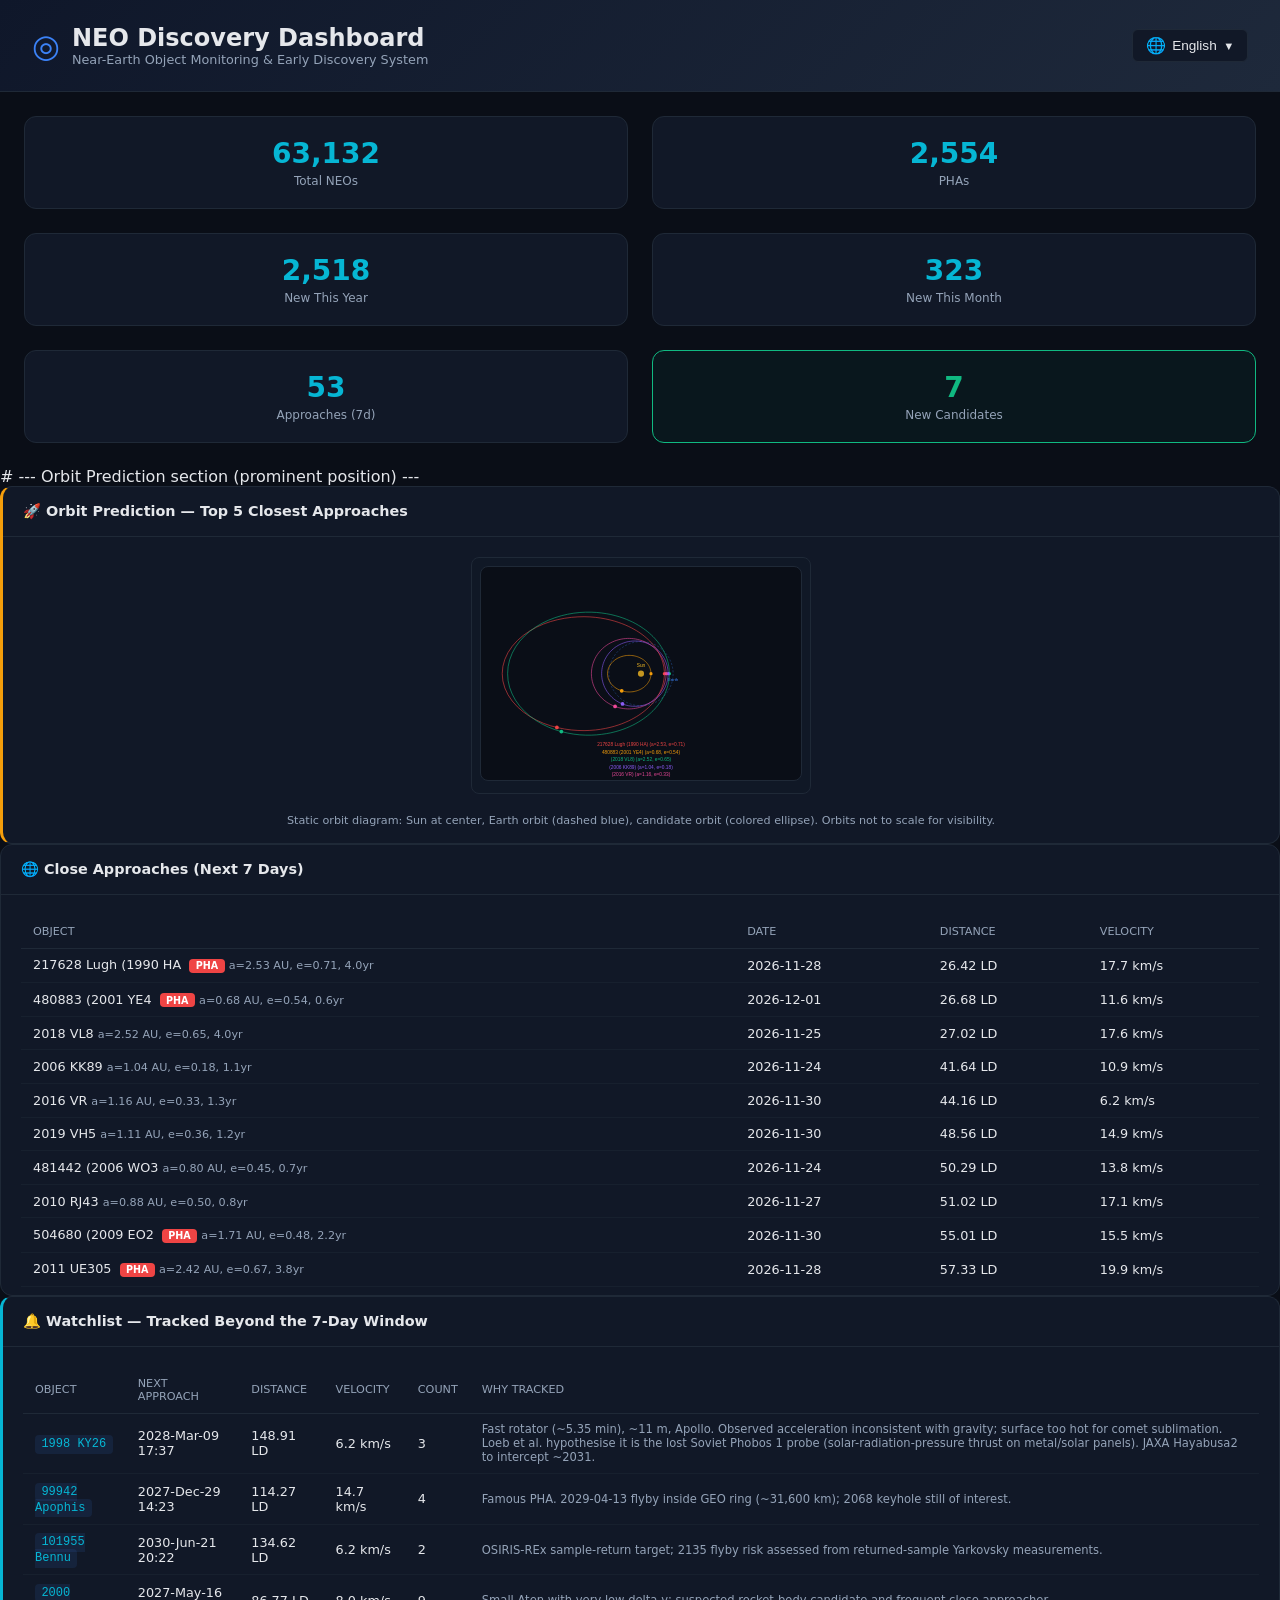
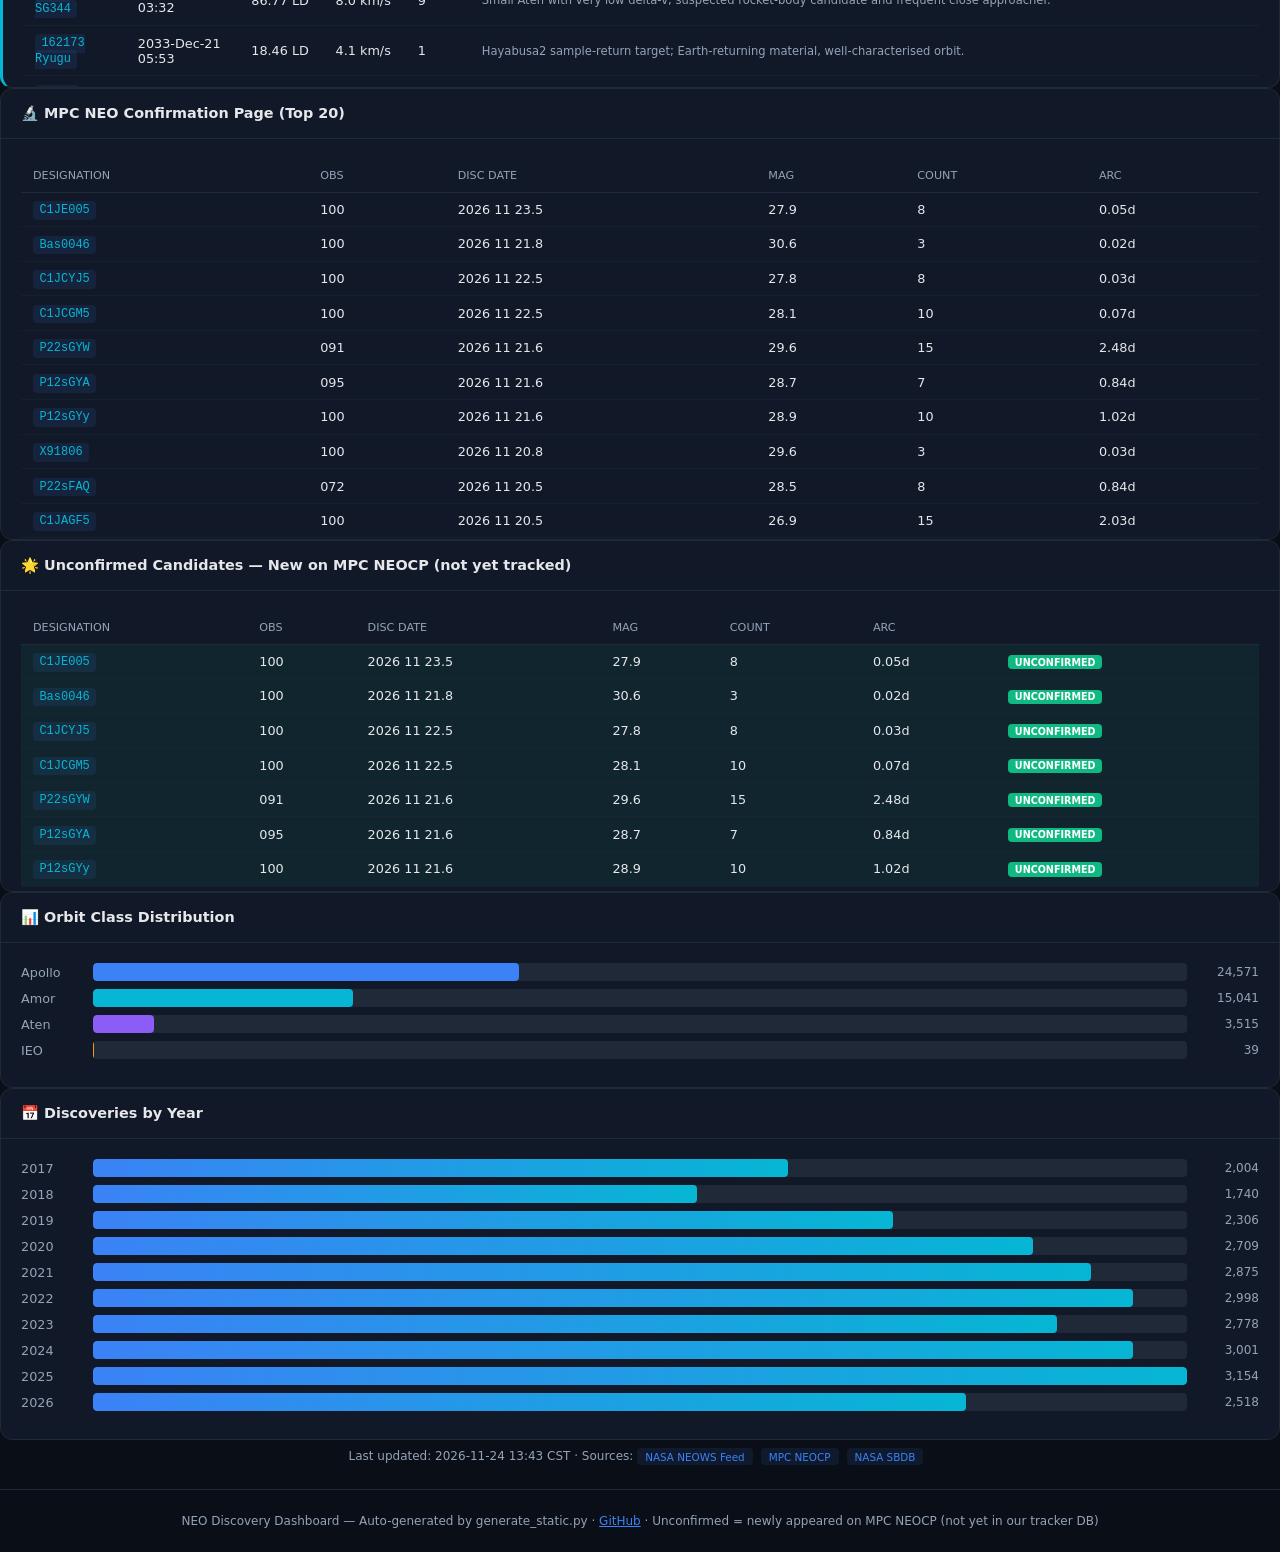
==== commit fd64a6c3: "deploy: dashboard update 2026-11-24 05:43" ====
--- a/index.html
+++ b/index.html
@@ -138,27 +138,27 @@
     <div class="dashboard">
             
         <div class="stat-card">
-            <div class="stat-value">63,130</div>
+            <div class="stat-value">63,132</div>
             <div class="stat-label"><span class="lang" data-lang="en">Total NEOs</span><span class="lang" data-lang="zh">近地天体总数</span><span class="lang" data-lang="ru">Всего NEO</span><span class="lang" data-lang="fr">Total NEO</span><span class="lang" data-lang="ar">إجمالي NEO</span><span class="lang" data-lang="hi">कुल NEO</span></div>
         </div>
         <div class="stat-card">
-            <div class="stat-value">2,552</div>
+            <div class="stat-value">2,554</div>
             <div class="stat-label"><span class="lang" data-lang="en">PHAs</span><span class="lang" data-lang="zh">潜在威胁天体</span><span class="lang" data-lang="ru">ПОТ</span><span class="lang" data-lang="fr">PHA</span><span class="lang" data-lang="ar">أجسام خطرة</span><span class="lang" data-lang="hi">PHA</span></div>
         </div>
         <div class="stat-card">
-            <div class="stat-value">2,513</div>
+            <div class="stat-value">2,518</div>
             <div class="stat-label"><span class="lang" data-lang="en">New This Year</span><span class="lang" data-lang="zh">今年新增</span><span class="lang" data-lang="ru">Новых в этом году</span><span class="lang" data-lang="fr">Nouveaux cette année</span><span class="lang" data-lang="ar">جديد هذا العام</span><span class="lang" data-lang="hi">इस वर्ष नए</span></div>
         </div>
         <div class="stat-card">
-            <div class="stat-value">318</div>
+            <div class="stat-value">323</div>
             <div class="stat-label"><span class="lang" data-lang="en">New This Month</span><span class="lang" data-lang="zh">本月新增</span><span class="lang" data-lang="ru">Новых в этом месяце</span><span class="lang" data-lang="fr">Nouveaux ce mois</span><span class="lang" data-lang="ar">جديد هذا الشهر</span><span class="lang" data-lang="hi">इस महीने नए</span></div>
         </div>
         <div class="stat-card">
-            <div class="stat-value">50</div>
+            <div class="stat-value">53</div>
             <div class="stat-label"><span class="lang" data-lang="en">Approaches (7d)</span><span class="lang" data-lang="zh">接近事件 (7天)</span><span class="lang" data-lang="ru">Сближения (7 дней)</span><span class="lang" data-lang="fr">Approches (7 jours)</span><span class="lang" data-lang="ar">اقترابات (7 أيام)</span><span class="lang" data-lang="hi">अप्रोच (7 दिन)</span></div>
         </div>
         <div class="stat-card stat-highlight">
-            <div class="stat-value">25</div>
+            <div class="stat-value">7</div>
             <div class="stat-label"><span class="lang" data-lang="en">New Candidates</span><span class="lang" data-lang="zh">新候选体</span><span class="lang" data-lang="ru">Новые кандидаты</span><span class="lang" data-lang="fr">Nouveaux candidats</span><span class="lang" data-lang="ar">مرشحون جدد</span><span class="lang" data-lang="hi">नए उम्मीदवार</span></div>
         </div>
         </div>
@@ -181,26 +181,26 @@
 <path id="orbit-path-2217628" d="M 343.8,200.0 L 343.8,202.3 L 343.7,204.6 L 343.5,206.9 L 343.2,209.2 L 342.9,211.5 L 342.5,213.8 L 342.1,216.1 L 341.5,218.5 L 340.9,220.8 L 340.2,223.2 L 339.4,225.6 L 338.5,228.0 L 337.5,230.4 L 336.4,232.8 L 335.3,235.3 L 334.0,237.7 L 332.6,240.2 L 331.1,242.8 L 329.4,245.3 L 327.7,247.9 L 325.7,250.5 L 323.7,253.1 L 321.4,255.8 L 319.0,258.5 L 316.4,261.2 L 313.6,263.9 L 310.6,266.6 L 307.3,269.4 L 303.8,272.2 L 300.0,275.0 L 295.9,277.8 L 291.5,280.6 L 286.8,283.3 L 281.7,286.1 L 276.2,288.8 L 270.3,291.4 L 263.9,294.0 L 257.1,296.4 L 249.7,298.7 L 241.8,300.8 L 233.3,302.7 L 224.2,304.3 L 214.5,305.6 L 204.2,306.4 L 193.2,306.8 L 181.7,306.5 L 169.6,305.6 L 157.0,303.9 L 144.0,301.3 L 130.7,297.8 L 117.3,293.1 L 104.1,287.2 L 91.3,280.1 L 79.2,271.7 L 68.2,262.1 L 58.5,251.3 L 50.6,239.5 L 44.7,226.8 L 41.0,213.6 L 39.8,200.0 L 41.0,186.4 L 44.7,173.2 L 50.6,160.5 L 58.5,148.7 L 68.2,137.9 L 79.2,128.3 L 91.3,119.9 L 104.1,112.8 L 117.3,106.9 L 130.7,102.2 L 144.0,98.7 L 157.0,96.1 L 169.6,94.4 L 181.7,93.5 L 193.2,93.2 L 204.2,93.6 L 214.5,94.4 L 224.2,95.7 L 233.3,97.3 L 241.8,99.2 L 249.7,101.3 L 257.1,103.6 L 263.9,106.0 L 270.3,108.6 L 276.2,111.2 L 281.7,113.9 L 286.8,116.7 L 291.5,119.4 L 295.9,122.2 L 300.0,125.0 L 303.8,127.8 L 307.3,130.6 L 310.6,133.4 L 313.6,136.1 L 316.4,138.8 L 319.0,141.5 L 321.4,144.2 L 323.7,146.9 L 325.7,149.5 L 327.7,152.1 L 329.4,154.7 L 331.1,157.2 L 332.6,159.8 L 334.0,162.3 L 335.3,164.7 L 336.4,167.2 L 337.5,169.6 L 338.5,172.0 L 339.4,174.4 L 340.2,176.8 L 340.9,179.2 L 341.5,181.5 L 342.1,183.9 L 342.5,186.2 L 342.9,188.5 L 343.2,190.8 L 343.5,193.1 L 343.7,195.4 L 343.8,197.7 L 343.8,200.0" fill="none" stroke="none"/>
 <circle cx="343.8" cy="200.0" r="3" fill="#ef4444"/>
 <text x="300" y="336" text-anchor="middle" fill="#ef4444" font-size="9" font-family="sans-serif">217628 Lugh (1990 HA) (a=2.53, e=0.71)</text>
-<polyline points="353.2,200.0 353.2,202.8 353.0,205.6 352.8,208.4 352.5,211.2 352.1,214.0 351.6,216.8 351.0,219.6 350.3,222.4 349.5,225.2 348.6,228.1 347.6,230.9 346.5,233.8 345.3,236.7 344.0,239.6 342.5,242.5 340.9,245.5 339.2,248.4 337.3,251.4 335.3,254.4 333.1,257.4 330.8,260.4 328.2,263.4 325.5,266.5 322.6,269.5 319.4,272.6 316.1,275.6 312.5,278.7 308.6,281.7 304.4,284.7 300.0,287.7 295.2,290.7 290.2,293.6 284.7,296.5 278.9,299.2 272.7,301.9 266.1,304.4 259.0,306.8 251.5,308.9 243.5,310.9 235.0,312.5 226.1,313.8 216.6,314.8 206.6,315.3 196.2,315.3 185.3,314.7 174.0,313.4 162.4,311.4 150.5,308.6 138.5,304.9 126.4,300.2 114.5,294.5 103.0,287.7 92.0,279.8 81.9,270.9 72.7,260.9 64.8,250.0 58.5,238.3 53.7,225.9 50.8,213.1 49.9,200.0 50.8,186.9 53.7,174.1 58.5,161.7 64.8,150.0 72.7,139.1 81.9,129.1 92.0,120.2 103.0,112.3 114.5,105.5 126.4,99.8 138.5,95.1 150.5,91.4 162.4,88.6 174.0,86.6 185.3,85.3 196.2,84.7 206.6,84.7 216.6,85.2 226.1,86.2 235.0,87.5 243.5,89.1 251.5,91.1 259.0,93.2 266.1,95.6 272.7,98.1 278.9,100.8 284.7,103.5 290.2,106.4 295.2,109.3 300.0,112.3 304.4,115.3 308.6,118.3 312.5,121.3 316.1,124.4 319.4,127.4 322.6,130.5 325.5,133.5 328.2,136.6 330.8,139.6 333.1,142.6 335.3,145.6 337.3,148.6 339.2,151.6 340.9,154.5 342.5,157.5 344.0,160.4 345.3,163.3 346.5,166.2 347.6,169.1 348.6,171.9 349.5,174.8 350.3,177.6 351.0,180.4 351.6,183.2 352.1,186.0 352.5,188.8 352.8,191.6 353.0,194.4 353.2,197.2 353.2,200.0" fill="none" stroke="#f59e0b" stroke-width="1.2" opacity="0.9"/>
-<circle cx="0" cy="0" r="3.5" fill="#f59e0b"><animateMotion dur="6s" repeatCount="indefinite" rotate="0"><mpath href="#orbit-path-3836207"/></animateMotion></circle>
+<polyline points="318.7,200.0 318.7,201.0 318.6,202.0 318.6,202.9 318.4,203.9 318.3,204.9 318.1,205.9 317.9,206.9 317.6,207.9 317.3,208.8 317.0,209.8 316.6,210.8 316.2,211.8 315.8,212.8 315.3,213.8 314.7,214.7 314.2,215.7 313.5,216.7 312.9,217.7 312.1,218.7 311.3,219.7 310.5,220.6 309.6,221.6 308.7,222.5 307.6,223.5 306.5,224.4 305.4,225.4 304.2,226.3 302.9,227.1 301.5,228.0 300.0,228.8 298.4,229.6 296.8,230.4 295.1,231.1 293.2,231.8 291.3,232.4 289.3,232.9 287.2,233.4 285.0,233.8 282.7,234.0 280.2,234.2 277.7,234.3 275.2,234.2 272.5,234.0 269.8,233.6 267.0,233.0 264.2,232.2 261.4,231.3 258.6,230.1 255.8,228.7 253.1,227.1 250.5,225.2 248.0,223.2 245.7,220.9 243.6,218.3 241.7,215.6 240.2,212.7 238.9,209.7 238.0,206.5 237.5,203.3 237.3,200.0 237.5,196.7 238.0,193.5 238.9,190.3 240.2,187.3 241.7,184.4 243.6,181.7 245.7,179.1 248.0,176.8 250.5,174.8 253.1,172.9 255.8,171.3 258.6,169.9 261.4,168.7 264.2,167.8 267.0,167.0 269.8,166.4 272.5,166.0 275.2,165.8 277.7,165.7 280.2,165.8 282.7,166.0 285.0,166.2 287.2,166.6 289.3,167.1 291.3,167.6 293.2,168.2 295.1,168.9 296.8,169.6 298.4,170.4 300.0,171.2 301.5,172.0 302.9,172.9 304.2,173.7 305.4,174.6 306.5,175.6 307.6,176.5 308.7,177.5 309.6,178.4 310.5,179.4 311.3,180.3 312.1,181.3 312.9,182.3 313.5,183.3 314.2,184.3 314.7,185.3 315.3,186.2 315.8,187.2 316.2,188.2 316.6,189.2 317.0,190.2 317.3,191.2 317.6,192.1 317.9,193.1 318.1,194.1 318.3,195.1 318.4,196.1 318.6,197.1 318.6,198.0 318.7,199.0 318.7,200.0" fill="none" stroke="#f59e0b" stroke-width="1.2" opacity="0.9"/>
+<circle cx="0" cy="0" r="3.5" fill="#f59e0b"><animateMotion dur="6s" repeatCount="indefinite" rotate="0"><mpath href="#orbit-path-2480883"/></animateMotion></circle>
+<path id="orbit-path-2480883" d="M 318.7,200.0 L 318.7,201.0 L 318.6,202.0 L 318.6,202.9 L 318.4,203.9 L 318.3,204.9 L 318.1,205.9 L 317.9,206.9 L 317.6,207.9 L 317.3,208.8 L 317.0,209.8 L 316.6,210.8 L 316.2,211.8 L 315.8,212.8 L 315.3,213.8 L 314.7,214.7 L 314.2,215.7 L 313.5,216.7 L 312.9,217.7 L 312.1,218.7 L 311.3,219.7 L 310.5,220.6 L 309.6,221.6 L 308.7,222.5 L 307.6,223.5 L 306.5,224.4 L 305.4,225.4 L 304.2,226.3 L 302.9,227.1 L 301.5,228.0 L 300.0,228.8 L 298.4,229.6 L 296.8,230.4 L 295.1,231.1 L 293.2,231.8 L 291.3,232.4 L 289.3,232.9 L 287.2,233.4 L 285.0,233.8 L 282.7,234.0 L 280.2,234.2 L 277.7,234.3 L 275.2,234.2 L 272.5,234.0 L 269.8,233.6 L 267.0,233.0 L 264.2,232.2 L 261.4,231.3 L 258.6,230.1 L 255.8,228.7 L 253.1,227.1 L 250.5,225.2 L 248.0,223.2 L 245.7,220.9 L 243.6,218.3 L 241.7,215.6 L 240.2,212.7 L 238.9,209.7 L 238.0,206.5 L 237.5,203.3 L 237.3,200.0 L 237.5,196.7 L 238.0,193.5 L 238.9,190.3 L 240.2,187.3 L 241.7,184.4 L 243.6,181.7 L 245.7,179.1 L 248.0,176.8 L 250.5,174.8 L 253.1,172.9 L 255.8,171.3 L 258.6,169.9 L 261.4,168.7 L 264.2,167.8 L 267.0,167.0 L 269.8,166.4 L 272.5,166.0 L 275.2,165.8 L 277.7,165.7 L 280.2,165.8 L 282.7,166.0 L 285.0,166.2 L 287.2,166.6 L 289.3,167.1 L 291.3,167.6 L 293.2,168.2 L 295.1,168.9 L 296.8,169.6 L 298.4,170.4 L 300.0,171.2 L 301.5,172.0 L 302.9,172.9 L 304.2,173.7 L 305.4,174.6 L 306.5,175.6 L 307.6,176.5 L 308.7,177.5 L 309.6,178.4 L 310.5,179.4 L 311.3,180.3 L 312.1,181.3 L 312.9,182.3 L 313.5,183.3 L 314.2,184.3 L 314.7,185.3 L 315.3,186.2 L 315.8,187.2 L 316.2,188.2 L 316.6,189.2 L 317.0,190.2 L 317.3,191.2 L 317.6,192.1 L 317.9,193.1 L 318.1,194.1 L 318.3,195.1 L 318.4,196.1 L 318.6,197.1 L 318.6,198.0 L 318.7,199.0 L 318.7,200.0" fill="none" stroke="none"/>
+<circle cx="318.7" cy="200.0" r="3" fill="#f59e0b"/>
+<text x="300" y="350" text-anchor="middle" fill="#f59e0b" font-size="9" font-family="sans-serif">480883 (2001 YE4) (a=0.68, e=0.54)</text>
+<polyline points="353.2,200.0 353.2,202.8 353.0,205.6 352.8,208.4 352.5,211.2 352.1,214.0 351.6,216.8 351.0,219.6 350.3,222.4 349.5,225.2 348.6,228.1 347.6,230.9 346.5,233.8 345.3,236.7 344.0,239.6 342.5,242.5 340.9,245.5 339.2,248.4 337.3,251.4 335.3,254.4 333.1,257.4 330.8,260.4 328.2,263.4 325.5,266.5 322.6,269.5 319.4,272.6 316.1,275.6 312.5,278.7 308.6,281.7 304.4,284.7 300.0,287.7 295.2,290.7 290.2,293.6 284.7,296.5 278.9,299.2 272.7,301.9 266.1,304.4 259.0,306.8 251.5,308.9 243.5,310.9 235.0,312.5 226.1,313.8 216.6,314.8 206.6,315.3 196.2,315.3 185.3,314.7 174.0,313.4 162.4,311.4 150.5,308.6 138.5,304.9 126.4,300.2 114.5,294.5 103.0,287.7 92.0,279.8 81.9,270.9 72.7,260.9 64.8,250.0 58.5,238.3 53.7,225.9 50.8,213.1 49.9,200.0 50.8,186.9 53.7,174.1 58.5,161.7 64.8,150.0 72.7,139.1 81.9,129.1 92.0,120.2 103.0,112.3 114.5,105.5 126.4,99.8 138.5,95.1 150.5,91.4 162.4,88.6 174.0,86.6 185.3,85.3 196.2,84.7 206.6,84.7 216.6,85.2 226.1,86.2 235.0,87.5 243.5,89.1 251.5,91.1 259.0,93.2 266.1,95.6 272.7,98.1 278.9,100.8 284.7,103.5 290.2,106.4 295.2,109.3 300.0,112.3 304.4,115.3 308.6,118.3 312.5,121.3 316.1,124.4 319.4,127.4 322.6,130.5 325.5,133.5 328.2,136.6 330.8,139.6 333.1,142.6 335.3,145.6 337.3,148.6 339.2,151.6 340.9,154.5 342.5,157.5 344.0,160.4 345.3,163.3 346.5,166.2 347.6,169.1 348.6,171.9 349.5,174.8 350.3,177.6 351.0,180.4 351.6,183.2 352.1,186.0 352.5,188.8 352.8,191.6 353.0,194.4 353.2,197.2 353.2,200.0" fill="none" stroke="#10b981" stroke-width="1.2" opacity="0.9"/>
+<circle cx="0" cy="0" r="3.5" fill="#10b981"><animateMotion dur="6s" repeatCount="indefinite" rotate="0"><mpath href="#orbit-path-3836207"/></animateMotion></circle>
 <path id="orbit-path-3836207" d="M 353.2,200.0 L 353.2,202.8 L 353.0,205.6 L 352.8,208.4 L 352.5,211.2 L 352.1,214.0 L 351.6,216.8 L 351.0,219.6 L 350.3,222.4 L 349.5,225.2 L 348.6,228.1 L 347.6,230.9 L 346.5,233.8 L 345.3,236.7 L 344.0,239.6 L 342.5,242.5 L 340.9,245.5 L 339.2,248.4 L 337.3,251.4 L 335.3,254.4 L 333.1,257.4 L 330.8,260.4 L 328.2,263.4 L 325.5,266.5 L 322.6,269.5 L 319.4,272.6 L 316.1,275.6 L 312.5,278.7 L 308.6,281.7 L 304.4,284.7 L 300.0,287.7 L 295.2,290.7 L 290.2,293.6 L 284.7,296.5 L 278.9,299.2 L 272.7,301.9 L 266.1,304.4 L 259.0,306.8 L 251.5,308.9 L 243.5,310.9 L 235.0,312.5 L 226.1,313.8 L 216.6,314.8 L 206.6,315.3 L 196.2,315.3 L 185.3,314.7 L 174.0,313.4 L 162.4,311.4 L 150.5,308.6 L 138.5,304.9 L 126.4,300.2 L 114.5,294.5 L 103.0,287.7 L 92.0,279.8 L 81.9,270.9 L 72.7,260.9 L 64.8,250.0 L 58.5,238.3 L 53.7,225.9 L 50.8,213.1 L 49.9,200.0 L 50.8,186.9 L 53.7,174.1 L 58.5,161.7 L 64.8,150.0 L 72.7,139.1 L 81.9,129.1 L 92.0,120.2 L 103.0,112.3 L 114.5,105.5 L 126.4,99.8 L 138.5,95.1 L 150.5,91.4 L 162.4,88.6 L 174.0,86.6 L 185.3,85.3 L 196.2,84.7 L 206.6,84.7 L 216.6,85.2 L 226.1,86.2 L 235.0,87.5 L 243.5,89.1 L 251.5,91.1 L 259.0,93.2 L 266.1,95.6 L 272.7,98.1 L 278.9,100.8 L 284.7,103.5 L 290.2,106.4 L 295.2,109.3 L 300.0,112.3 L 304.4,115.3 L 308.6,118.3 L 312.5,121.3 L 316.1,124.4 L 319.4,127.4 L 322.6,130.5 L 325.5,133.5 L 328.2,136.6 L 330.8,139.6 L 333.1,142.6 L 335.3,145.6 L 337.3,148.6 L 339.2,151.6 L 340.9,154.5 L 342.5,157.5 L 344.0,160.4 L 345.3,163.3 L 346.5,166.2 L 347.6,169.1 L 348.6,171.9 L 349.5,174.8 L 350.3,177.6 L 351.0,180.4 L 351.6,183.2 L 352.1,186.0 L 352.5,188.8 L 352.8,191.6 L 353.0,194.4 L 353.2,197.2 L 353.2,200.0" fill="none" stroke="none"/>
-<circle cx="353.2" cy="200.0" r="3" fill="#f59e0b"/>
-<text x="300" y="350" text-anchor="middle" fill="#f59e0b" font-size="9" font-family="sans-serif">(2018 VL8) (a=2.52, e=0.65)</text>
-<polyline points="350.9,200.0 350.8,202.7 350.6,205.3 350.3,208.0 349.9,210.6 349.4,213.2 348.7,215.8 348.0,218.4 347.1,221.0 346.1,223.5 345.0,226.0 343.8,228.4 342.4,230.8 340.9,233.2 339.4,235.4 337.7,237.7 335.9,239.8 334.0,241.9 331.9,244.0 329.8,245.9 327.6,247.8 325.2,249.5 322.8,251.2 320.2,252.7 317.6,254.2 314.9,255.5 312.1,256.7 309.2,257.8 306.2,258.8 303.1,259.6 300.0,260.2 296.8,260.7 293.6,261.1 290.3,261.2 287.0,261.2 283.6,261.1 280.3,260.7 276.9,260.2 273.5,259.5 270.2,258.5 266.8,257.4 263.5,256.1 260.3,254.6 257.1,252.9 254.0,251.0 251.0,249.0 248.2,246.7 245.4,244.2 242.8,241.6 240.3,238.8 238.0,235.8 235.8,232.7 233.9,229.4 232.1,226.1 230.6,222.6 229.3,219.0 228.2,215.3 227.3,211.5 226.7,207.7 226.3,203.9 226.2,200.0 226.3,196.1 226.7,192.3 227.3,188.5 228.2,184.7 229.3,181.0 230.6,177.4 232.1,173.9 233.9,170.6 235.8,167.3 238.0,164.2 240.3,161.2 242.8,158.4 245.4,155.8 248.2,153.3 251.0,151.0 254.0,149.0 257.1,147.1 260.3,145.4 263.5,143.9 266.8,142.6 270.2,141.5 273.5,140.5 276.9,139.8 280.3,139.3 283.6,138.9 287.0,138.8 290.3,138.8 293.6,138.9 296.8,139.3 300.0,139.8 303.1,140.4 306.2,141.2 309.2,142.2 312.1,143.3 314.9,144.5 317.6,145.8 320.2,147.3 322.8,148.8 325.2,150.5 327.6,152.2 329.8,154.1 331.9,156.0 334.0,158.1 335.9,160.2 337.7,162.3 339.4,164.6 340.9,166.8 342.4,169.2 343.8,171.6 345.0,174.0 346.1,176.5 347.1,179.0 348.0,181.6 348.7,184.2 349.4,186.8 349.9,189.4 350.3,192.0 350.6,194.7 350.8,197.3 350.9,200.0" fill="none" stroke="#10b981" stroke-width="1.2" opacity="0.9"/>
-<circle cx="0" cy="0" r="3.5" fill="#10b981"><animateMotion dur="6s" repeatCount="indefinite" rotate="0"><mpath href="#orbit-path-3335046"/></animateMotion></circle>
+<circle cx="353.2" cy="200.0" r="3" fill="#10b981"/>
+<text x="300" y="364" text-anchor="middle" fill="#10b981" font-size="9" font-family="sans-serif">(2018 VL8) (a=2.52, e=0.65)</text>
+<polyline points="350.9,200.0 350.8,202.7 350.6,205.3 350.3,208.0 349.9,210.6 349.4,213.2 348.7,215.8 348.0,218.4 347.1,221.0 346.1,223.5 345.0,226.0 343.8,228.4 342.4,230.8 340.9,233.2 339.4,235.4 337.7,237.7 335.9,239.8 334.0,241.9 331.9,244.0 329.8,245.9 327.6,247.8 325.2,249.5 322.8,251.2 320.2,252.7 317.6,254.2 314.9,255.5 312.1,256.7 309.2,257.8 306.2,258.8 303.1,259.6 300.0,260.2 296.8,260.7 293.6,261.1 290.3,261.2 287.0,261.2 283.6,261.1 280.3,260.7 276.9,260.2 273.5,259.5 270.2,258.5 266.8,257.4 263.5,256.1 260.3,254.6 257.1,252.9 254.0,251.0 251.0,249.0 248.2,246.7 245.4,244.2 242.8,241.6 240.3,238.8 238.0,235.8 235.8,232.7 233.9,229.4 232.1,226.1 230.6,222.6 229.3,219.0 228.2,215.3 227.3,211.5 226.7,207.7 226.3,203.9 226.2,200.0 226.3,196.1 226.7,192.3 227.3,188.5 228.2,184.7 229.3,181.0 230.6,177.4 232.1,173.9 233.9,170.6 235.8,167.3 238.0,164.2 240.3,161.2 242.8,158.4 245.4,155.8 248.2,153.3 251.0,151.0 254.0,149.0 257.1,147.1 260.3,145.4 263.5,143.9 266.8,142.6 270.2,141.5 273.5,140.5 276.9,139.8 280.3,139.3 283.6,138.9 287.0,138.8 290.3,138.8 293.6,138.9 296.8,139.3 300.0,139.8 303.1,140.4 306.2,141.2 309.2,142.2 312.1,143.3 314.9,144.5 317.6,145.8 320.2,147.3 322.8,148.8 325.2,150.5 327.6,152.2 329.8,154.1 331.9,156.0 334.0,158.1 335.9,160.2 337.7,162.3 339.4,164.6 340.9,166.8 342.4,169.2 343.8,171.6 345.0,174.0 346.1,176.5 347.1,179.0 348.0,181.6 348.7,184.2 349.4,186.8 349.9,189.4 350.3,192.0 350.6,194.7 350.8,197.3 350.9,200.0" fill="none" stroke="#8b5cf6" stroke-width="1.2" opacity="0.9"/>
+<circle cx="0" cy="0" r="3.5" fill="#8b5cf6"><animateMotion dur="6s" repeatCount="indefinite" rotate="0"><mpath href="#orbit-path-3335046"/></animateMotion></circle>
 <path id="orbit-path-3335046" d="M 350.9,200.0 L 350.8,202.7 L 350.6,205.3 L 350.3,208.0 L 349.9,210.6 L 349.4,213.2 L 348.7,215.8 L 348.0,218.4 L 347.1,221.0 L 346.1,223.5 L 345.0,226.0 L 343.8,228.4 L 342.4,230.8 L 340.9,233.2 L 339.4,235.4 L 337.7,237.7 L 335.9,239.8 L 334.0,241.9 L 331.9,244.0 L 329.8,245.9 L 327.6,247.8 L 325.2,249.5 L 322.8,251.2 L 320.2,252.7 L 317.6,254.2 L 314.9,255.5 L 312.1,256.7 L 309.2,257.8 L 306.2,258.8 L 303.1,259.6 L 300.0,260.2 L 296.8,260.7 L 293.6,261.1 L 290.3,261.2 L 287.0,261.2 L 283.6,261.1 L 280.3,260.7 L 276.9,260.2 L 273.5,259.5 L 270.2,258.5 L 266.8,257.4 L 263.5,256.1 L 260.3,254.6 L 257.1,252.9 L 254.0,251.0 L 251.0,249.0 L 248.2,246.7 L 245.4,244.2 L 242.8,241.6 L 240.3,238.8 L 238.0,235.8 L 235.8,232.7 L 233.9,229.4 L 232.1,226.1 L 230.6,222.6 L 229.3,219.0 L 228.2,215.3 L 227.3,211.5 L 226.7,207.7 L 226.3,203.9 L 226.2,200.0 L 226.3,196.1 L 226.7,192.3 L 227.3,188.5 L 228.2,184.7 L 229.3,181.0 L 230.6,177.4 L 232.1,173.9 L 233.9,170.6 L 235.8,167.3 L 238.0,164.2 L 240.3,161.2 L 242.8,158.4 L 245.4,155.8 L 248.2,153.3 L 251.0,151.0 L 254.0,149.0 L 257.1,147.1 L 260.3,145.4 L 263.5,143.9 L 266.8,142.6 L 270.2,141.5 L 273.5,140.5 L 276.9,139.8 L 280.3,139.3 L 283.6,138.9 L 287.0,138.8 L 290.3,138.8 L 293.6,138.9 L 296.8,139.3 L 300.0,139.8 L 303.1,140.4 L 306.2,141.2 L 309.2,142.2 L 312.1,143.3 L 314.9,144.5 L 317.6,145.8 L 320.2,147.3 L 322.8,148.8 L 325.2,150.5 L 327.6,152.2 L 329.8,154.1 L 331.9,156.0 L 334.0,158.1 L 335.9,160.2 L 337.7,162.3 L 339.4,164.6 L 340.9,166.8 L 342.4,169.2 L 343.8,171.6 L 345.0,174.0 L 346.1,176.5 L 347.1,179.0 L 348.0,181.6 L 348.7,184.2 L 349.4,186.8 L 349.9,189.4 L 350.3,192.0 L 350.6,194.7 L 350.8,197.3 L 350.9,200.0" fill="none" stroke="none"/>
-<circle cx="350.9" cy="200.0" r="3" fill="#10b981"/>
-<text x="300" y="364" text-anchor="middle" fill="#10b981" font-size="9" font-family="sans-serif">(2006 KK89) (a=1.04, e=0.18)</text>
-<polyline points="347.0,200.0 347.0,202.5 346.8,204.9 346.6,207.4 346.2,209.8 345.8,212.3 345.2,214.7 344.6,217.1 343.9,219.5 343.0,221.9 342.1,224.3 341.1,226.7 339.9,229.0 338.7,231.3 337.3,233.6 335.8,235.8 334.3,238.0 332.6,240.2 330.8,242.3 328.8,244.4 326.8,246.4 324.7,248.4 322.4,250.3 320.0,252.2 317.5,253.9 314.9,255.6 312.2,257.2 309.3,258.7 306.3,260.0 303.2,261.3 300.0,262.4 296.7,263.4 293.2,264.3 289.7,265.0 286.1,265.5 282.3,265.9 278.5,266.1 274.6,266.1 270.7,265.8 266.7,265.4 262.7,264.7 258.6,263.8 254.5,262.6 250.5,261.2 246.5,259.5 242.5,257.5 238.6,255.3 234.9,252.8 231.2,250.0 227.7,246.9 224.4,243.6 221.4,240.1 218.5,236.3 215.9,232.3 213.7,228.1 211.7,223.7 210.0,219.1 208.7,214.5 207.8,209.7 207.2,204.9 207.0,200.0 207.2,195.1 207.8,190.3 208.7,185.5 210.0,180.9 211.7,176.3 213.7,171.9 215.9,167.7 218.5,163.7 221.4,159.9 224.4,156.4 227.7,153.1 231.2,150.0 234.9,147.2 238.6,144.7 242.5,142.5 246.5,140.5 250.5,138.8 254.5,137.4 258.6,136.2 262.7,135.3 266.7,134.6 270.7,134.2 274.6,133.9 278.5,133.9 282.3,134.1 286.1,134.5 289.7,135.0 293.2,135.7 296.7,136.6 300.0,137.6 303.2,138.7 306.3,140.0 309.3,141.3 312.2,142.8 314.9,144.4 317.5,146.1 320.0,147.8 322.4,149.7 324.7,151.6 326.8,153.6 328.8,155.6 330.8,157.7 332.6,159.8 334.3,162.0 335.8,164.2 337.3,166.4 338.7,168.7 339.9,171.0 341.1,173.3 342.1,175.7 343.0,178.1 343.9,180.5 344.6,182.9 345.2,185.3 345.8,187.7 346.2,190.2 346.6,192.6 346.8,195.1 347.0,197.5 347.0,200.0" fill="none" stroke="#8b5cf6" stroke-width="1.2" opacity="0.9"/>
-<circle cx="0" cy="0" r="3.5" fill="#8b5cf6"><animateMotion dur="6s" repeatCount="indefinite" rotate="0"><mpath href="#orbit-path-3763268"/></animateMotion></circle>
+<circle cx="350.9" cy="200.0" r="3" fill="#8b5cf6"/>
+<text x="300" y="378" text-anchor="middle" fill="#8b5cf6" font-size="9" font-family="sans-serif">(2006 KK89) (a=1.04, e=0.18)</text>
+<polyline points="347.0,200.0 347.0,202.5 346.8,204.9 346.6,207.4 346.2,209.8 345.8,212.3 345.2,214.7 344.6,217.1 343.9,219.5 343.0,221.9 342.1,224.3 341.1,226.7 339.9,229.0 338.7,231.3 337.3,233.6 335.8,235.8 334.3,238.0 332.6,240.2 330.8,242.3 328.8,244.4 326.8,246.4 324.7,248.4 322.4,250.3 320.0,252.2 317.5,253.9 314.9,255.6 312.2,257.2 309.3,258.7 306.3,260.0 303.2,261.3 300.0,262.4 296.7,263.4 293.2,264.3 289.7,265.0 286.1,265.5 282.3,265.9 278.5,266.1 274.6,266.1 270.7,265.8 266.7,265.4 262.7,264.7 258.6,263.8 254.5,262.6 250.5,261.2 246.5,259.5 242.5,257.5 238.6,255.3 234.9,252.8 231.2,250.0 227.7,246.9 224.4,243.6 221.4,240.1 218.5,236.3 215.9,232.3 213.7,228.1 211.7,223.7 210.0,219.1 208.7,214.5 207.8,209.7 207.2,204.9 207.0,200.0 207.2,195.1 207.8,190.3 208.7,185.5 210.0,180.9 211.7,176.3 213.7,171.9 215.9,167.7 218.5,163.7 221.4,159.9 224.4,156.4 227.7,153.1 231.2,150.0 234.9,147.2 238.6,144.7 242.5,142.5 246.5,140.5 250.5,138.8 254.5,137.4 258.6,136.2 262.7,135.3 266.7,134.6 270.7,134.2 274.6,133.9 278.5,133.9 282.3,134.1 286.1,134.5 289.7,135.0 293.2,135.7 296.7,136.6 300.0,137.6 303.2,138.7 306.3,140.0 309.3,141.3 312.2,142.8 314.9,144.4 317.5,146.1 320.0,147.8 322.4,149.7 324.7,151.6 326.8,153.6 328.8,155.6 330.8,157.7 332.6,159.8 334.3,162.0 335.8,164.2 337.3,166.4 338.7,168.7 339.9,171.0 341.1,173.3 342.1,175.7 343.0,178.1 343.9,180.5 344.6,182.9 345.2,185.3 345.8,187.7 346.2,190.2 346.6,192.6 346.8,195.1 347.0,197.5 347.0,200.0" fill="none" stroke="#ec4899" stroke-width="1.2" opacity="0.9"/>
+<circle cx="0" cy="0" r="3.5" fill="#ec4899"><animateMotion dur="6s" repeatCount="indefinite" rotate="0"><mpath href="#orbit-path-3763268"/></animateMotion></circle>
 <path id="orbit-path-3763268" d="M 347.0,200.0 L 347.0,202.5 L 346.8,204.9 L 346.6,207.4 L 346.2,209.8 L 345.8,212.3 L 345.2,214.7 L 344.6,217.1 L 343.9,219.5 L 343.0,221.9 L 342.1,224.3 L 341.1,226.7 L 339.9,229.0 L 338.7,231.3 L 337.3,233.6 L 335.8,235.8 L 334.3,238.0 L 332.6,240.2 L 330.8,242.3 L 328.8,244.4 L 326.8,246.4 L 324.7,248.4 L 322.4,250.3 L 320.0,252.2 L 317.5,253.9 L 314.9,255.6 L 312.2,257.2 L 309.3,258.7 L 306.3,260.0 L 303.2,261.3 L 300.0,262.4 L 296.7,263.4 L 293.2,264.3 L 289.7,265.0 L 286.1,265.5 L 282.3,265.9 L 278.5,266.1 L 274.6,266.1 L 270.7,265.8 L 266.7,265.4 L 262.7,264.7 L 258.6,263.8 L 254.5,262.6 L 250.5,261.2 L 246.5,259.5 L 242.5,257.5 L 238.6,255.3 L 234.9,252.8 L 231.2,250.0 L 227.7,246.9 L 224.4,243.6 L 221.4,240.1 L 218.5,236.3 L 215.9,232.3 L 213.7,228.1 L 211.7,223.7 L 210.0,219.1 L 208.7,214.5 L 207.8,209.7 L 207.2,204.9 L 207.0,200.0 L 207.2,195.1 L 207.8,190.3 L 208.7,185.5 L 210.0,180.9 L 211.7,176.3 L 213.7,171.9 L 215.9,167.7 L 218.5,163.7 L 221.4,159.9 L 224.4,156.4 L 227.7,153.1 L 231.2,150.0 L 234.9,147.2 L 238.6,144.7 L 242.5,142.5 L 246.5,140.5 L 250.5,138.8 L 254.5,137.4 L 258.6,136.2 L 262.7,135.3 L 266.7,134.6 L 270.7,134.2 L 274.6,133.9 L 278.5,133.9 L 282.3,134.1 L 286.1,134.5 L 289.7,135.0 L 293.2,135.7 L 296.7,136.6 L 300.0,137.6 L 303.2,138.7 L 306.3,140.0 L 309.3,141.3 L 312.2,142.8 L 314.9,144.4 L 317.5,146.1 L 320.0,147.8 L 322.4,149.7 L 324.7,151.6 L 326.8,153.6 L 328.8,155.6 L 330.8,157.7 L 332.6,159.8 L 334.3,162.0 L 335.8,164.2 L 337.3,166.4 L 338.7,168.7 L 339.9,171.0 L 341.1,173.3 L 342.1,175.7 L 343.0,178.1 L 343.9,180.5 L 344.6,182.9 L 345.2,185.3 L 345.8,187.7 L 346.2,190.2 L 346.6,192.6 L 346.8,195.1 L 347.0,197.5 L 347.0,200.0" fill="none" stroke="none"/>
-<circle cx="347.0" cy="200.0" r="3" fill="#8b5cf6"/>
-<text x="300" y="378" text-anchor="middle" fill="#8b5cf6" font-size="9" font-family="sans-serif">(2016 VR) (a=1.16, e=0.33)</text>
-<polyline points="342.3,200.0 342.3,202.2 342.1,204.4 341.9,206.6 341.6,208.8 341.2,211.1 340.8,213.2 340.2,215.4 339.6,217.6 338.8,219.8 338.0,221.9 337.1,224.1 336.1,226.2 335.0,228.3 333.8,230.4 332.5,232.5 331.1,234.5 329.5,236.5 327.9,238.5 326.2,240.4 324.4,242.3 322.5,244.1 320.4,245.9 318.3,247.7 316.0,249.3 313.6,250.9 311.2,252.5 308.5,253.9 305.8,255.3 303.0,256.5 300.0,257.7 296.9,258.7 293.7,259.7 290.4,260.4 287.0,261.1 283.5,261.5 279.9,261.8 276.2,261.9 272.5,261.9 268.6,261.6 264.7,261.1 260.8,260.3 256.9,259.4 252.9,258.2 249.0,256.7 245.1,254.9 241.2,252.9 237.5,250.6 233.9,248.1 230.4,245.2 227.0,242.1 223.9,238.8 221.1,235.1 218.4,231.3 216.1,227.3 214.1,223.0 212.4,218.6 211.1,214.1 210.1,209.5 209.5,204.7 209.3,200.0 209.5,195.3 210.1,190.5 211.1,185.9 212.4,181.4 214.1,177.0 216.1,172.7 218.4,168.7 221.1,164.9 223.9,161.2 227.0,157.9 230.4,154.8 233.9,151.9 237.5,149.4 241.2,147.1 245.1,145.1 249.0,143.3 252.9,141.8 256.9,140.6 260.8,139.7 264.7,138.9 268.6,138.4 272.5,138.1 276.2,138.1 279.9,138.2 283.5,138.5 287.0,138.9 290.4,139.6 293.7,140.3 296.9,141.3 300.0,142.3 303.0,143.5 305.8,144.7 308.5,146.1 311.2,147.5 313.6,149.1 316.0,150.7 318.3,152.3 320.4,154.1 322.5,155.9 324.4,157.7 326.2,159.6 327.9,161.5 329.5,163.5 331.1,165.5 332.5,167.5 333.8,169.6 335.0,171.7 336.1,173.8 337.1,175.9 338.0,178.1 338.8,180.2 339.6,182.4 340.2,184.6 340.8,186.8 341.2,188.9 341.6,191.2 341.9,193.4 342.1,195.6 342.3,197.8 342.3,200.0" fill="none" stroke="#ec4899" stroke-width="1.2" opacity="0.9"/>
-<circle cx="0" cy="0" r="3.5" fill="#ec4899"><animateMotion dur="6s" repeatCount="indefinite" rotate="0"><mpath href="#orbit-path-3892802"/></animateMotion></circle>
-<path id="orbit-path-3892802" d="M 342.3,200.0 L 342.3,202.2 L 342.1,204.4 L 341.9,206.6 L 341.6,208.8 L 341.2,211.1 L 340.8,213.2 L 340.2,215.4 L 339.6,217.6 L 338.8,219.8 L 338.0,221.9 L 337.1,224.1 L 336.1,226.2 L 335.0,228.3 L 333.8,230.4 L 332.5,232.5 L 331.1,234.5 L 329.5,236.5 L 327.9,238.5 L 326.2,240.4 L 324.4,242.3 L 322.5,244.1 L 320.4,245.9 L 318.3,247.7 L 316.0,249.3 L 313.6,250.9 L 311.2,252.5 L 308.5,253.9 L 305.8,255.3 L 303.0,256.5 L 300.0,257.7 L 296.9,258.7 L 293.7,259.7 L 290.4,260.4 L 287.0,261.1 L 283.5,261.5 L 279.9,261.8 L 276.2,261.9 L 272.5,261.9 L 268.6,261.6 L 264.7,261.1 L 260.8,260.3 L 256.9,259.4 L 252.9,258.2 L 249.0,256.7 L 245.1,254.9 L 241.2,252.9 L 237.5,250.6 L 233.9,248.1 L 230.4,245.2 L 227.0,242.1 L 223.9,238.8 L 221.1,235.1 L 218.4,231.3 L 216.1,227.3 L 214.1,223.0 L 212.4,218.6 L 211.1,214.1 L 210.1,209.5 L 209.5,204.7 L 209.3,200.0 L 209.5,195.3 L 210.1,190.5 L 211.1,185.9 L 212.4,181.4 L 214.1,177.0 L 216.1,172.7 L 218.4,168.7 L 221.1,164.9 L 223.9,161.2 L 227.0,157.9 L 230.4,154.8 L 233.9,151.9 L 237.5,149.4 L 241.2,147.1 L 245.1,145.1 L 249.0,143.3 L 252.9,141.8 L 256.9,140.6 L 260.8,139.7 L 264.7,138.9 L 268.6,138.4 L 272.5,138.1 L 276.2,138.1 L 279.9,138.2 L 283.5,138.5 L 287.0,138.9 L 290.4,139.6 L 293.7,140.3 L 296.9,141.3 L 300.0,142.3 L 303.0,143.5 L 305.8,144.7 L 308.5,146.1 L 311.2,147.5 L 313.6,149.1 L 316.0,150.7 L 318.3,152.3 L 320.4,154.1 L 322.5,155.9 L 324.4,157.7 L 326.2,159.6 L 327.9,161.5 L 329.5,163.5 L 331.1,165.5 L 332.5,167.5 L 333.8,169.6 L 335.0,171.7 L 336.1,173.8 L 337.1,175.9 L 338.0,178.1 L 338.8,180.2 L 339.6,182.4 L 340.2,184.6 L 340.8,186.8 L 341.2,188.9 L 341.6,191.2 L 341.9,193.4 L 342.1,195.6 L 342.3,197.8 L 342.3,200.0" fill="none" stroke="none"/>
-<circle cx="342.3" cy="200.0" r="3" fill="#ec4899"/>
-<text x="300" y="392" text-anchor="middle" fill="#ec4899" font-size="9" font-family="sans-serif">(2019 VH5) (a=1.11, e=0.36)</text>
+<circle cx="347.0" cy="200.0" r="3" fill="#ec4899"/>
+<text x="300" y="392" text-anchor="middle" fill="#ec4899" font-size="9" font-family="sans-serif">(2016 VR) (a=1.16, e=0.33)</text>
 </svg></div>
             </div>
             <div style="padding:0 1.25rem 1rem;font-size:0.7rem;color:var(--text-muted);text-align:center">
@@ -222,6 +222,12 @@
             <td>17.7 km/s</td>
         </tr>
         <tr>
+            <td>480883 (2001 YE4 <span class="pha-badge">PHA</span> <span style="color:var(--text-muted);font-size:0.7rem">a=0.68 AU, e=0.54, 0.6yr</span></td>
+            <td>2026-12-01</td>
+            <td>26.68 LD</td>
+            <td>11.6 km/s</td>
+        </tr>
+        <tr>
             <td>2018 VL8 <span style="color:var(--text-muted);font-size:0.7rem">a=2.52 AU, e=0.65, 4.0yr</span></td>
             <td>2026-11-25</td>
             <td>27.02 LD</td>
@@ -270,7 +276,7 @@
             <td>19.9 km/s</td>
         </tr>
         <tr>
-            <td>2009 WS25 <span style="color:var(--text-muted);font-size:0.7rem">a=1.20 AU, e=0.15, 1.3yr</span></td>
+            <td>2009 WS25</td>
             <td>2026-11-25</td>
             <td>58.56 LD</td>
             <td>8.0 km/s</td>
@@ -306,10 +312,16 @@
             <td>16.3 km/s</td>
         </tr>
         <tr>
-            <td>2019 SB6</td>
-            <td>2026-11-23</td>
-            <td>78.5 LD</td>
-            <td>5.9 km/s</td>
+            <td>2015 XY261</td>
+            <td>2026-12-01</td>
+            <td>81.56 LD</td>
+            <td>18.4 km/s</td>
+        </tr>
+        <tr>
+            <td>2012 XG</td>
+            <td>2026-12-01</td>
+            <td>82.52 LD</td>
+            <td>16.8 km/s</td>
         </tr>
         <tr>
             <td>2005 JQ81</td>
@@ -322,18 +334,6 @@
             <td>2026-11-29</td>
             <td>85.42 LD</td>
             <td>11.0 km/s</td>
-        </tr>
-        <tr>
-            <td>2005 UX5</td>
-            <td>2026-11-24</td>
-            <td>91.27 LD</td>
-            <td>12.8 km/s</td>
-        </tr>
-        <tr>
-            <td>2010 TC47</td>
-            <td>2026-11-30</td>
-            <td>92.63 LD</td>
-            <td>5.1 km/s</td>
         </tr>
                     </tbody>
                 </table>
@@ -406,34 +406,26 @@
                     <thead><tr><th><span class="lang" data-lang="en">Designation</span><span class="lang" data-lang="zh">编号</span><span class="lang" data-lang="ru">Обозначение</span><span class="lang" data-lang="fr">Désignation</span><span class="lang" data-lang="ar">تسمية</span><span class="lang" data-lang="hi">पदनाम</span></th><th><span class="lang" data-lang="en">Obs</span><span class="lang" data-lang="zh">观测</span><span class="lang" data-lang="ru">Набл.</span><span class="lang" data-lang="fr">Obs</span><span class="lang" data-lang="ar">رصد</span><span class="lang" data-lang="hi">अवलोकन</span></th><th><span class="lang" data-lang="en">Disc Date</span><span class="lang" data-lang="zh">发现日期</span><span class="lang" data-lang="ru">Дата открытия</span><span class="lang" data-lang="fr">Date découverte</span><span class="lang" data-lang="ar">تاريخ الاكتشاف</span><span class="lang" data-lang="hi">खोज तिथि</span></th><th><span class="lang" data-lang="en">Mag</span><span class="lang" data-lang="zh">星等</span><span class="lang" data-lang="ru">Зв.</span><span class="lang" data-lang="fr">Mag</span><span class="lang" data-lang="ar">مقدار</span><span class="lang" data-lang="hi">मैग</span></th><th><span class="lang" data-lang="en">Count</span><span class="lang" data-lang="zh">计数</span><span class="lang" data-lang="ru">Кол-во</span><span class="lang" data-lang="fr">Compte</span><span class="lang" data-lang="ar">عدد</span><span class="lang" data-lang="hi">गिनती</span></th><th><span class="lang" data-lang="en">Arc</span><span class="lang" data-lang="zh">弧长</span><span class="lang" data-lang="ru">Дуга</span><span class="lang" data-lang="fr">Arc</span><span class="lang" data-lang="ar">قوس</span><span class="lang" data-lang="hi">चाप</span></th></tr></thead>
                     <tbody>
         <tr>
-            <td><code>A11Kda8</code></td>
-            <td>100</td>
-            <td>2026 11 22.9</td>
-            <td>31.6</td>
-            <td>4</td>
-            <td>0.04d</td>
+            <td><code>C1JE005</code></td>
+            <td>100</td>
+            <td>2026 11 23.5</td>
+            <td>27.9</td>
+            <td>8</td>
+            <td>0.05d</td>
         </tr>
         <tr>
             <td><code>Bas0046</code></td>
             <td>100</td>
             <td>2026 11 21.8</td>
-            <td>30.7</td>
+            <td>30.6</td>
             <td>3</td>
             <td>0.02d</td>
         </tr>
         <tr>
-            <td><code>A11KcOp</code></td>
-            <td>098</td>
-            <td>2026 11 22.4</td>
-            <td>33.2</td>
-            <td>12</td>
-            <td>0.56d</td>
-        </tr>
-        <tr>
             <td><code>C1JCYJ5</code></td>
-            <td>087</td>
+            <td>100</td>
             <td>2026 11 22.5</td>
-            <td>27.6</td>
+            <td>27.8</td>
             <td>8</td>
             <td>0.03d</td>
         </tr>
@@ -446,24 +438,16 @@
             <td>0.07d</td>
         </tr>
         <tr>
-            <td><code>A11KaH1</code></td>
-            <td>100</td>
-            <td>2026 11 22.1</td>
-            <td>31.6</td>
+            <td><code>P22sGYW</code></td>
+            <td>091</td>
+            <td>2026 11 21.6</td>
+            <td>29.6</td>
             <td>15</td>
-            <td>0.91d</td>
-        </tr>
-        <tr>
-            <td><code>P22sGYW</code></td>
-            <td>100</td>
-            <td>2026 11 21.6</td>
-            <td>29.4</td>
-            <td>10</td>
-            <td>0.84d</td>
+            <td>2.48d</td>
         </tr>
         <tr>
             <td><code>P12sGYA</code></td>
-            <td>090</td>
+            <td>095</td>
             <td>2026 11 21.6</td>
             <td>28.7</td>
             <td>7</td>
@@ -473,7 +457,7 @@
             <td><code>P12sGYy</code></td>
             <td>100</td>
             <td>2026 11 21.6</td>
-            <td>29.0</td>
+            <td>28.9</td>
             <td>10</td>
             <td>1.02d</td>
         </tr>
@@ -484,22 +468,6 @@
             <td>29.6</td>
             <td>3</td>
             <td>0.03d</td>
-        </tr>
-        <tr>
-            <td><code>CF37AN2</code></td>
-            <td>072</td>
-            <td>2026 11 21.1</td>
-            <td>30.4</td>
-            <td>51</td>
-            <td>1.93d</td>
-        </tr>
-        <tr>
-            <td><code>A11K7DC</code></td>
-            <td>010</td>
-            <td>2026 11 20.5</td>
-            <td>31.7</td>
-            <td>53</td>
-            <td>2.51d</td>
         </tr>
         <tr>
             <td><code>P22sFAQ</code></td>
@@ -535,9 +503,9 @@
         </tr>
         <tr>
             <td><code>C1J9TF5</code></td>
-            <td>099</td>
+            <td>100</td>
             <td>2026 11 20.4</td>
-            <td>27.7</td>
+            <td>27.8</td>
             <td>14</td>
             <td>2.11d</td>
         </tr>
@@ -545,25 +513,57 @@
             <td><code>C1J9AW5</code></td>
             <td>098</td>
             <td>2026 11 20.4</td>
-            <td>27.5</td>
+            <td>27.3</td>
             <td>18</td>
             <td>0.11d</td>
         </tr>
         <tr>
-            <td><code>CF328M2</code></td>
-            <td>100</td>
-            <td>2026 11 20.3</td>
-            <td>29.1</td>
-            <td>8</td>
-            <td>1.55d</td>
-        </tr>
-        <tr>
             <td><code>C1J8HA5</code></td>
-            <td>044</td>
+            <td>049</td>
             <td>2026 11 20.3</td>
             <td>28.4</td>
             <td>13</td>
             <td>1.97d</td>
+        </tr>
+        <tr>
+            <td><code>CF30FF2</code></td>
+            <td>047</td>
+            <td>2026 11 20.2</td>
+            <td>28.2</td>
+            <td>9</td>
+            <td>0.98d</td>
+        </tr>
+        <tr>
+            <td><code>CF306G2</code></td>
+            <td>079</td>
+            <td>2026 11 20.2</td>
+            <td>28.2</td>
+            <td>7</td>
+            <td>0.16d</td>
+        </tr>
+        <tr>
+            <td><code>CF2ZZV2</code></td>
+            <td>081</td>
+            <td>2026 11 20.2</td>
+            <td>28.8</td>
+            <td>10</td>
+            <td>0.98d</td>
+        </tr>
+        <tr>
+            <td><code>LWn0058</code></td>
+            <td>100</td>
+            <td>2026 11 19.6</td>
+            <td>27.8</td>
+            <td>3</td>
+            <td>0.04d</td>
+        </tr>
+        <tr>
+            <td><code>X91745</code></td>
+            <td>072</td>
+            <td>2026 11 19.7</td>
+            <td>29.1</td>
+            <td>6</td>
+            <td>0.58d</td>
         </tr>
                     </tbody>
                 </table>
@@ -577,37 +577,28 @@
                     <thead><tr><th><span class="lang" data-lang="en">Designation</span><span class="lang" data-lang="zh">编号</span><span class="lang" data-lang="ru">Обозначение</span><span class="lang" data-lang="fr">Désignation</span><span class="lang" data-lang="ar">تسمية</span><span class="lang" data-lang="hi">पदनाम</span></th><th><span class="lang" data-lang="en">Obs</span><span class="lang" data-lang="zh">观测</span><span class="lang" data-lang="ru">Набл.</span><span class="lang" data-lang="fr">Obs</span><span class="lang" data-lang="ar">رصد</span><span class="lang" data-lang="hi">अवलोकन</span></th><th><span class="lang" data-lang="en">Disc Date</span><span class="lang" data-lang="zh">发现日期</span><span class="lang" data-lang="ru">Дата открытия</span><span class="lang" data-lang="fr">Date découverte</span><span class="lang" data-lang="ar">تاريخ الاكتشاف</span><span class="lang" data-lang="hi">खोज तिथि</span></th><th><span class="lang" data-lang="en">Mag</span><span class="lang" data-lang="zh">星等</span><span class="lang" data-lang="ru">Зв.</span><span class="lang" data-lang="fr">Mag</span><span class="lang" data-lang="ar">مقدار</span><span class="lang" data-lang="hi">मैग</span></th><th><span class="lang" data-lang="en">Count</span><span class="lang" data-lang="zh">计数</span><span class="lang" data-lang="ru">Кол-во</span><span class="lang" data-lang="fr">Compte</span><span class="lang" data-lang="ar">عدد</span><span class="lang" data-lang="hi">गिनती</span></th><th><span class="lang" data-lang="en">Arc</span><span class="lang" data-lang="zh">弧长</span><span class="lang" data-lang="ru">Дуга</span><span class="lang" data-lang="fr">Arc</span><span class="lang" data-lang="ar">قوس</span><span class="lang" data-lang="hi">चाप</span></th><th></th></tr></thead>
                     <tbody>
         <tr class="new-discovery">
-            <td><code>A11Kda8</code></td>
-            <td>100</td>
-            <td>2026 11 22.9</td>
-            <td>31.6</td>
-            <td>4</td>
-            <td>0.04d</td>
+            <td><code>C1JE005</code></td>
+            <td>100</td>
+            <td>2026 11 23.5</td>
+            <td>27.9</td>
+            <td>8</td>
+            <td>0.05d</td>
             <td><span class="new-badge">UNCONFIRMED</span></td>
         </tr>
         <tr class="new-discovery">
             <td><code>Bas0046</code></td>
             <td>100</td>
             <td>2026 11 21.8</td>
-            <td>30.7</td>
+            <td>30.6</td>
             <td>3</td>
             <td>0.02d</td>
             <td><span class="new-badge">UNCONFIRMED</span></td>
         </tr>
         <tr class="new-discovery">
-            <td><code>A11KcOp</code></td>
-            <td>098</td>
-            <td>2026 11 22.4</td>
-            <td>33.2</td>
-            <td>12</td>
-            <td>0.56d</td>
-            <td><span class="new-badge">UNCONFIRMED</span></td>
-        </tr>
-        <tr class="new-discovery">
             <td><code>C1JCYJ5</code></td>
-            <td>087</td>
+            <td>100</td>
             <td>2026 11 22.5</td>
-            <td>27.6</td>
+            <td>27.8</td>
             <td>8</td>
             <td>0.03d</td>
             <td><span class="new-badge">UNCONFIRMED</span></td>
@@ -622,26 +613,17 @@
             <td><span class="new-badge">UNCONFIRMED</span></td>
         </tr>
         <tr class="new-discovery">
-            <td><code>A11KaH1</code></td>
-            <td>100</td>
-            <td>2026 11 22.1</td>
-            <td>31.6</td>
+            <td><code>P22sGYW</code></td>
+            <td>091</td>
+            <td>2026 11 21.6</td>
+            <td>29.6</td>
             <td>15</td>
-            <td>0.91d</td>
-            <td><span class="new-badge">UNCONFIRMED</span></td>
-        </tr>
-        <tr class="new-discovery">
-            <td><code>P22sGYW</code></td>
-            <td>100</td>
-            <td>2026 11 21.6</td>
-            <td>29.4</td>
-            <td>10</td>
-            <td>0.84d</td>
+            <td>2.48d</td>
             <td><span class="new-badge">UNCONFIRMED</span></td>
         </tr>
         <tr class="new-discovery">
             <td><code>P12sGYA</code></td>
-            <td>090</td>
+            <td>095</td>
             <td>2026 11 21.6</td>
             <td>28.7</td>
             <td>7</td>
@@ -652,108 +634,9 @@
             <td><code>P12sGYy</code></td>
             <td>100</td>
             <td>2026 11 21.6</td>
-            <td>29.0</td>
+            <td>28.9</td>
             <td>10</td>
             <td>1.02d</td>
-            <td><span class="new-badge">UNCONFIRMED</span></td>
-        </tr>
-        <tr class="new-discovery">
-            <td><code>X91806</code></td>
-            <td>100</td>
-            <td>2026 11 20.8</td>
-            <td>29.6</td>
-            <td>3</td>
-            <td>0.03d</td>
-            <td><span class="new-badge">UNCONFIRMED</span></td>
-        </tr>
-        <tr class="new-discovery">
-            <td><code>CF37AN2</code></td>
-            <td>072</td>
-            <td>2026 11 21.1</td>
-            <td>30.4</td>
-            <td>51</td>
-            <td>1.93d</td>
-            <td><span class="new-badge">UNCONFIRMED</span></td>
-        </tr>
-        <tr class="new-discovery">
-            <td><code>A11K7DC</code></td>
-            <td>010</td>
-            <td>2026 11 20.5</td>
-            <td>31.7</td>
-            <td>53</td>
-            <td>2.51d</td>
-            <td><span class="new-badge">UNCONFIRMED</span></td>
-        </tr>
-        <tr class="new-discovery">
-            <td><code>P22sFAQ</code></td>
-            <td>072</td>
-            <td>2026 11 20.5</td>
-            <td>28.5</td>
-            <td>8</td>
-            <td>0.84d</td>
-            <td><span class="new-badge">UNCONFIRMED</span></td>
-        </tr>
-        <tr class="new-discovery">
-            <td><code>C1JAGF5</code></td>
-            <td>100</td>
-            <td>2026 11 20.5</td>
-            <td>26.9</td>
-            <td>15</td>
-            <td>2.03d</td>
-            <td><span class="new-badge">UNCONFIRMED</span></td>
-        </tr>
-        <tr class="new-discovery">
-            <td><code>CF367D2</code></td>
-            <td>082</td>
-            <td>2026 11 20.4</td>
-            <td>28.2</td>
-            <td>6</td>
-            <td>0.08d</td>
-            <td><span class="new-badge">UNCONFIRMED</span></td>
-        </tr>
-        <tr class="new-discovery">
-            <td><code>C1JA0K5</code></td>
-            <td>074</td>
-            <td>2026 11 20.4</td>
-            <td>27.3</td>
-            <td>10</td>
-            <td>0.97d</td>
-            <td><span class="new-badge">UNCONFIRMED</span></td>
-        </tr>
-        <tr class="new-discovery">
-            <td><code>C1J9TF5</code></td>
-            <td>099</td>
-            <td>2026 11 20.4</td>
-            <td>27.7</td>
-            <td>14</td>
-            <td>2.11d</td>
-            <td><span class="new-badge">UNCONFIRMED</span></td>
-        </tr>
-        <tr class="new-discovery">
-            <td><code>C1J9AW5</code></td>
-            <td>098</td>
-            <td>2026 11 20.4</td>
-            <td>27.5</td>
-            <td>18</td>
-            <td>0.11d</td>
-            <td><span class="new-badge">UNCONFIRMED</span></td>
-        </tr>
-        <tr class="new-discovery">
-            <td><code>CF328M2</code></td>
-            <td>100</td>
-            <td>2026 11 20.3</td>
-            <td>29.1</td>
-            <td>8</td>
-            <td>1.55d</td>
-            <td><span class="new-badge">UNCONFIRMED</span></td>
-        </tr>
-        <tr class="new-discovery">
-            <td><code>C1J8HA5</code></td>
-            <td>044</td>
-            <td>2026 11 20.3</td>
-            <td>28.4</td>
-            <td>13</td>
-            <td>1.97d</td>
             <td><span class="new-badge">UNCONFIRMED</span></td>
         </tr>
                     </tbody>
@@ -767,12 +650,12 @@
             <div class="orbit-row">
                 <span class="orbit-label">Apollo</span>
                 <div class="orbit-bar-bg"><div class="orbit-bar-fill" style="width:38.9%;background:#3b82f6"></div></div>
-                <span class="orbit-count">24,567</span>
+                <span class="orbit-count">24,571</span>
             </div>
             <div class="orbit-row">
                 <span class="orbit-label">Amor</span>
                 <div class="orbit-bar-bg"><div class="orbit-bar-fill" style="width:23.8%;background:#06b6d4"></div></div>
-                <span class="orbit-count">15,040</span>
+                <span class="orbit-count">15,041</span>
             </div>
             <div class="orbit-row">
                 <span class="orbit-label">Aten</span>
@@ -837,14 +720,14 @@
             </div>
             <div class="year-row">
                 <span class="year-label">2026</span>
-                <div class="year-bar-bg"><div class="year-bar-fill" style="width:79.7%"></div></div>
-                <span class="year-count">2,513</span>
+                <div class="year-bar-bg"><div class="year-bar-fill" style="width:79.8%"></div></div>
+                <span class="year-count">2,518</span>
             </div>
             </div>
         </div>
         
         <div class="update-time">
-            <span class="lang" data-lang="en">Last updated</span><span class="lang" data-lang="zh">最后更新</span><span class="lang" data-lang="ru">Последнее обновление</span><span class="lang" data-lang="fr">Dernière mise à jour</span><span class="lang" data-lang="ar">آخر تحديث</span><span class="lang" data-lang="hi">अंतिम अपडेट</span>: 2026-11-23 10:10 CST &middot; <span class="lang" data-lang="en">Sources</span><span class="lang" data-lang="zh">数据来源</span><span class="lang" data-lang="ru">Источники</span><span class="lang" data-lang="fr">Sources</span><span class="lang" data-lang="ar">المصادر</span><span class="lang" data-lang="hi">स्रोत</span>: <span class="source-tag">NASA NEOWS Feed</span><span class="source-tag">MPC NEOCP</span><span class="source-tag">NASA SBDB</span>
+            <span class="lang" data-lang="en">Last updated</span><span class="lang" data-lang="zh">最后更新</span><span class="lang" data-lang="ru">Последнее обновление</span><span class="lang" data-lang="fr">Dernière mise à jour</span><span class="lang" data-lang="ar">آخر تحديث</span><span class="lang" data-lang="hi">अंतिम अपडेट</span>: 2026-11-24 13:43 CST &middot; <span class="lang" data-lang="en">Sources</span><span class="lang" data-lang="zh">数据来源</span><span class="lang" data-lang="ru">Источники</span><span class="lang" data-lang="fr">Sources</span><span class="lang" data-lang="ar">المصادر</span><span class="lang" data-lang="hi">स्रोत</span>: <span class="source-tag">NASA NEOWS Feed</span><span class="source-tag">MPC NEOCP</span><span class="source-tag">NASA SBDB</span>
         </div>
     </div>
     
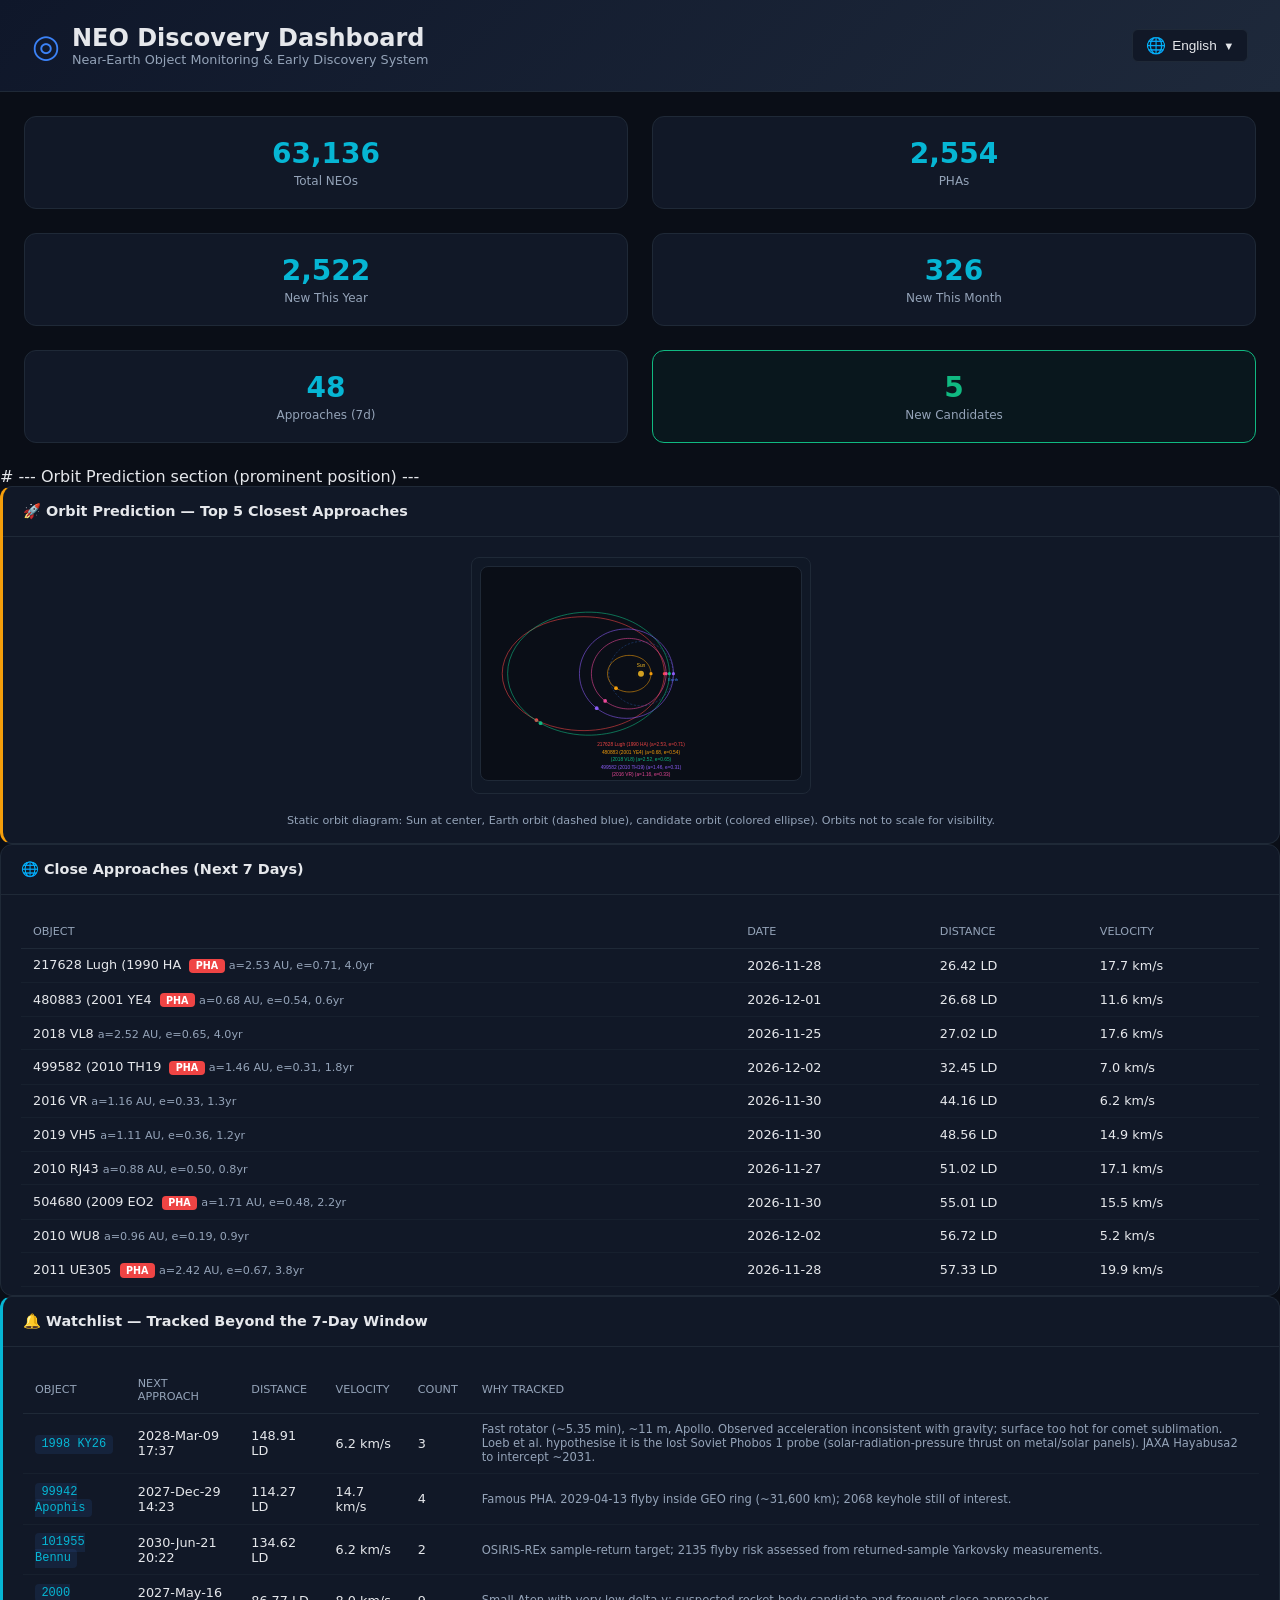
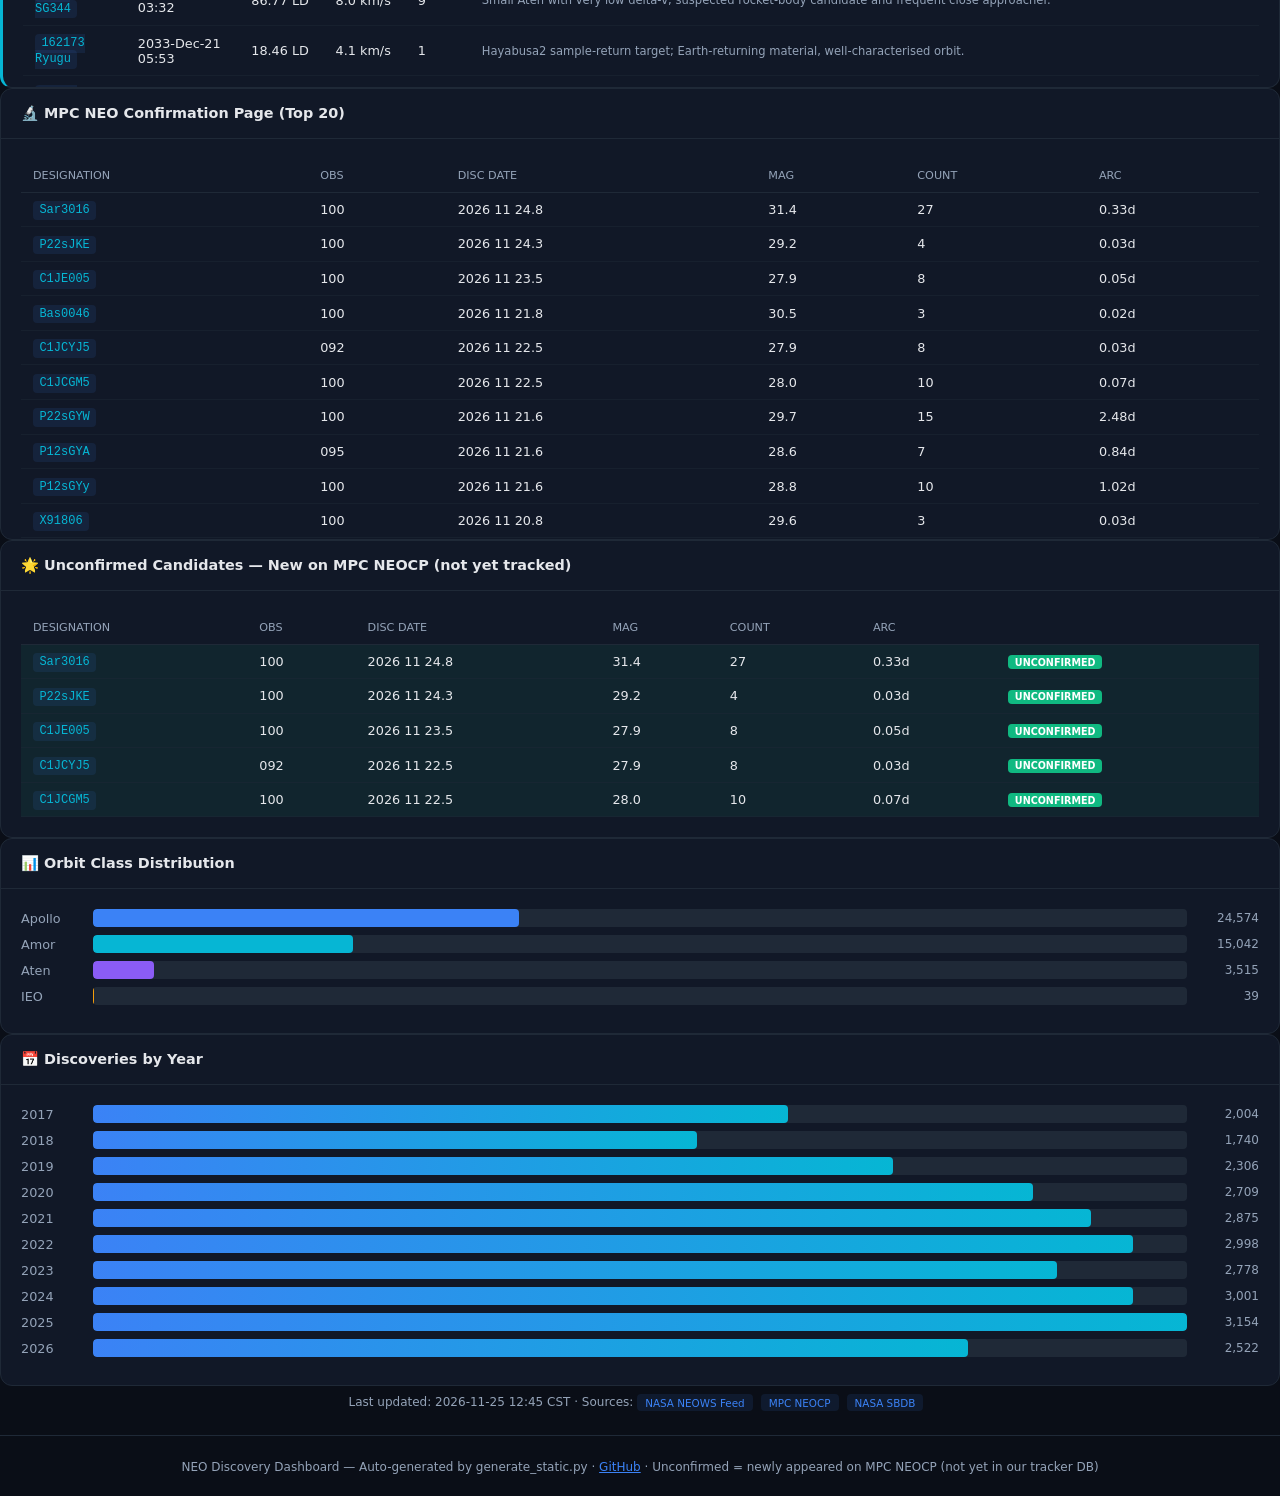
==== commit 2e6b9c20: "deploy: dashboard update 2026-11-25 04:45" ====
--- a/index.html
+++ b/index.html
@@ -138,7 +138,7 @@
     <div class="dashboard">
             
         <div class="stat-card">
-            <div class="stat-value">63,132</div>
+            <div class="stat-value">63,136</div>
             <div class="stat-label"><span class="lang" data-lang="en">Total NEOs</span><span class="lang" data-lang="zh">近地天体总数</span><span class="lang" data-lang="ru">Всего NEO</span><span class="lang" data-lang="fr">Total NEO</span><span class="lang" data-lang="ar">إجمالي NEO</span><span class="lang" data-lang="hi">कुल NEO</span></div>
         </div>
         <div class="stat-card">
@@ -146,19 +146,19 @@
             <div class="stat-label"><span class="lang" data-lang="en">PHAs</span><span class="lang" data-lang="zh">潜在威胁天体</span><span class="lang" data-lang="ru">ПОТ</span><span class="lang" data-lang="fr">PHA</span><span class="lang" data-lang="ar">أجسام خطرة</span><span class="lang" data-lang="hi">PHA</span></div>
         </div>
         <div class="stat-card">
-            <div class="stat-value">2,518</div>
+            <div class="stat-value">2,522</div>
             <div class="stat-label"><span class="lang" data-lang="en">New This Year</span><span class="lang" data-lang="zh">今年新增</span><span class="lang" data-lang="ru">Новых в этом году</span><span class="lang" data-lang="fr">Nouveaux cette année</span><span class="lang" data-lang="ar">جديد هذا العام</span><span class="lang" data-lang="hi">इस वर्ष नए</span></div>
         </div>
         <div class="stat-card">
-            <div class="stat-value">323</div>
+            <div class="stat-value">326</div>
             <div class="stat-label"><span class="lang" data-lang="en">New This Month</span><span class="lang" data-lang="zh">本月新增</span><span class="lang" data-lang="ru">Новых в этом месяце</span><span class="lang" data-lang="fr">Nouveaux ce mois</span><span class="lang" data-lang="ar">جديد هذا الشهر</span><span class="lang" data-lang="hi">इस महीने नए</span></div>
         </div>
         <div class="stat-card">
-            <div class="stat-value">53</div>
+            <div class="stat-value">48</div>
             <div class="stat-label"><span class="lang" data-lang="en">Approaches (7d)</span><span class="lang" data-lang="zh">接近事件 (7天)</span><span class="lang" data-lang="ru">Сближения (7 дней)</span><span class="lang" data-lang="fr">Approches (7 jours)</span><span class="lang" data-lang="ar">اقترابات (7 أيام)</span><span class="lang" data-lang="hi">अप्रोच (7 दिन)</span></div>
         </div>
         <div class="stat-card stat-highlight">
-            <div class="stat-value">7</div>
+            <div class="stat-value">5</div>
             <div class="stat-label"><span class="lang" data-lang="en">New Candidates</span><span class="lang" data-lang="zh">新候选体</span><span class="lang" data-lang="ru">Новые кандидаты</span><span class="lang" data-lang="fr">Nouveaux candidats</span><span class="lang" data-lang="ar">مرشحون جدد</span><span class="lang" data-lang="hi">नए उम्मीदवार</span></div>
         </div>
         </div>
@@ -191,11 +191,11 @@
 <path id="orbit-path-3836207" d="M 353.2,200.0 L 353.2,202.8 L 353.0,205.6 L 352.8,208.4 L 352.5,211.2 L 352.1,214.0 L 351.6,216.8 L 351.0,219.6 L 350.3,222.4 L 349.5,225.2 L 348.6,228.1 L 347.6,230.9 L 346.5,233.8 L 345.3,236.7 L 344.0,239.6 L 342.5,242.5 L 340.9,245.5 L 339.2,248.4 L 337.3,251.4 L 335.3,254.4 L 333.1,257.4 L 330.8,260.4 L 328.2,263.4 L 325.5,266.5 L 322.6,269.5 L 319.4,272.6 L 316.1,275.6 L 312.5,278.7 L 308.6,281.7 L 304.4,284.7 L 300.0,287.7 L 295.2,290.7 L 290.2,293.6 L 284.7,296.5 L 278.9,299.2 L 272.7,301.9 L 266.1,304.4 L 259.0,306.8 L 251.5,308.9 L 243.5,310.9 L 235.0,312.5 L 226.1,313.8 L 216.6,314.8 L 206.6,315.3 L 196.2,315.3 L 185.3,314.7 L 174.0,313.4 L 162.4,311.4 L 150.5,308.6 L 138.5,304.9 L 126.4,300.2 L 114.5,294.5 L 103.0,287.7 L 92.0,279.8 L 81.9,270.9 L 72.7,260.9 L 64.8,250.0 L 58.5,238.3 L 53.7,225.9 L 50.8,213.1 L 49.9,200.0 L 50.8,186.9 L 53.7,174.1 L 58.5,161.7 L 64.8,150.0 L 72.7,139.1 L 81.9,129.1 L 92.0,120.2 L 103.0,112.3 L 114.5,105.5 L 126.4,99.8 L 138.5,95.1 L 150.5,91.4 L 162.4,88.6 L 174.0,86.6 L 185.3,85.3 L 196.2,84.7 L 206.6,84.7 L 216.6,85.2 L 226.1,86.2 L 235.0,87.5 L 243.5,89.1 L 251.5,91.1 L 259.0,93.2 L 266.1,95.6 L 272.7,98.1 L 278.9,100.8 L 284.7,103.5 L 290.2,106.4 L 295.2,109.3 L 300.0,112.3 L 304.4,115.3 L 308.6,118.3 L 312.5,121.3 L 316.1,124.4 L 319.4,127.4 L 322.6,130.5 L 325.5,133.5 L 328.2,136.6 L 330.8,139.6 L 333.1,142.6 L 335.3,145.6 L 337.3,148.6 L 339.2,151.6 L 340.9,154.5 L 342.5,157.5 L 344.0,160.4 L 345.3,163.3 L 346.5,166.2 L 347.6,169.1 L 348.6,171.9 L 349.5,174.8 L 350.3,177.6 L 351.0,180.4 L 351.6,183.2 L 352.1,186.0 L 352.5,188.8 L 352.8,191.6 L 353.0,194.4 L 353.2,197.2 L 353.2,200.0" fill="none" stroke="none"/>
 <circle cx="353.2" cy="200.0" r="3" fill="#10b981"/>
 <text x="300" y="364" text-anchor="middle" fill="#10b981" font-size="9" font-family="sans-serif">(2018 VL8) (a=2.52, e=0.65)</text>
-<polyline points="350.9,200.0 350.8,202.7 350.6,205.3 350.3,208.0 349.9,210.6 349.4,213.2 348.7,215.8 348.0,218.4 347.1,221.0 346.1,223.5 345.0,226.0 343.8,228.4 342.4,230.8 340.9,233.2 339.4,235.4 337.7,237.7 335.9,239.8 334.0,241.9 331.9,244.0 329.8,245.9 327.6,247.8 325.2,249.5 322.8,251.2 320.2,252.7 317.6,254.2 314.9,255.5 312.1,256.7 309.2,257.8 306.2,258.8 303.1,259.6 300.0,260.2 296.8,260.7 293.6,261.1 290.3,261.2 287.0,261.2 283.6,261.1 280.3,260.7 276.9,260.2 273.5,259.5 270.2,258.5 266.8,257.4 263.5,256.1 260.3,254.6 257.1,252.9 254.0,251.0 251.0,249.0 248.2,246.7 245.4,244.2 242.8,241.6 240.3,238.8 238.0,235.8 235.8,232.7 233.9,229.4 232.1,226.1 230.6,222.6 229.3,219.0 228.2,215.3 227.3,211.5 226.7,207.7 226.3,203.9 226.2,200.0 226.3,196.1 226.7,192.3 227.3,188.5 228.2,184.7 229.3,181.0 230.6,177.4 232.1,173.9 233.9,170.6 235.8,167.3 238.0,164.2 240.3,161.2 242.8,158.4 245.4,155.8 248.2,153.3 251.0,151.0 254.0,149.0 257.1,147.1 260.3,145.4 263.5,143.9 266.8,142.6 270.2,141.5 273.5,140.5 276.9,139.8 280.3,139.3 283.6,138.9 287.0,138.8 290.3,138.8 293.6,138.9 296.8,139.3 300.0,139.8 303.1,140.4 306.2,141.2 309.2,142.2 312.1,143.3 314.9,144.5 317.6,145.8 320.2,147.3 322.8,148.8 325.2,150.5 327.6,152.2 329.8,154.1 331.9,156.0 334.0,158.1 335.9,160.2 337.7,162.3 339.4,164.6 340.9,166.8 342.4,169.2 343.8,171.6 345.0,174.0 346.1,176.5 347.1,179.0 348.0,181.6 348.7,184.2 349.4,186.8 349.9,189.4 350.3,192.0 350.6,194.7 350.8,197.3 350.9,200.0" fill="none" stroke="#8b5cf6" stroke-width="1.2" opacity="0.9"/>
-<circle cx="0" cy="0" r="3.5" fill="#8b5cf6"><animateMotion dur="6s" repeatCount="indefinite" rotate="0"><mpath href="#orbit-path-3335046"/></animateMotion></circle>
-<path id="orbit-path-3335046" d="M 350.9,200.0 L 350.8,202.7 L 350.6,205.3 L 350.3,208.0 L 349.9,210.6 L 349.4,213.2 L 348.7,215.8 L 348.0,218.4 L 347.1,221.0 L 346.1,223.5 L 345.0,226.0 L 343.8,228.4 L 342.4,230.8 L 340.9,233.2 L 339.4,235.4 L 337.7,237.7 L 335.9,239.8 L 334.0,241.9 L 331.9,244.0 L 329.8,245.9 L 327.6,247.8 L 325.2,249.5 L 322.8,251.2 L 320.2,252.7 L 317.6,254.2 L 314.9,255.5 L 312.1,256.7 L 309.2,257.8 L 306.2,258.8 L 303.1,259.6 L 300.0,260.2 L 296.8,260.7 L 293.6,261.1 L 290.3,261.2 L 287.0,261.2 L 283.6,261.1 L 280.3,260.7 L 276.9,260.2 L 273.5,259.5 L 270.2,258.5 L 266.8,257.4 L 263.5,256.1 L 260.3,254.6 L 257.1,252.9 L 254.0,251.0 L 251.0,249.0 L 248.2,246.7 L 245.4,244.2 L 242.8,241.6 L 240.3,238.8 L 238.0,235.8 L 235.8,232.7 L 233.9,229.4 L 232.1,226.1 L 230.6,222.6 L 229.3,219.0 L 228.2,215.3 L 227.3,211.5 L 226.7,207.7 L 226.3,203.9 L 226.2,200.0 L 226.3,196.1 L 226.7,192.3 L 227.3,188.5 L 228.2,184.7 L 229.3,181.0 L 230.6,177.4 L 232.1,173.9 L 233.9,170.6 L 235.8,167.3 L 238.0,164.2 L 240.3,161.2 L 242.8,158.4 L 245.4,155.8 L 248.2,153.3 L 251.0,151.0 L 254.0,149.0 L 257.1,147.1 L 260.3,145.4 L 263.5,143.9 L 266.8,142.6 L 270.2,141.5 L 273.5,140.5 L 276.9,139.8 L 280.3,139.3 L 283.6,138.9 L 287.0,138.8 L 290.3,138.8 L 293.6,138.9 L 296.8,139.3 L 300.0,139.8 L 303.1,140.4 L 306.2,141.2 L 309.2,142.2 L 312.1,143.3 L 314.9,144.5 L 317.6,145.8 L 320.2,147.3 L 322.8,148.8 L 325.2,150.5 L 327.6,152.2 L 329.8,154.1 L 331.9,156.0 L 334.0,158.1 L 335.9,160.2 L 337.7,162.3 L 339.4,164.6 L 340.9,166.8 L 342.4,169.2 L 343.8,171.6 L 345.0,174.0 L 346.1,176.5 L 347.1,179.0 L 348.0,181.6 L 348.7,184.2 L 349.4,186.8 L 349.9,189.4 L 350.3,192.0 L 350.6,194.7 L 350.8,197.3 L 350.9,200.0" fill="none" stroke="none"/>
-<circle cx="350.9" cy="200.0" r="3" fill="#8b5cf6"/>
-<text x="300" y="378" text-anchor="middle" fill="#8b5cf6" font-size="9" font-family="sans-serif">(2006 KK89) (a=1.04, e=0.18)</text>
+<polyline points="360.8,200.0 360.7,203.2 360.5,206.4 360.2,209.5 359.8,212.7 359.2,215.9 358.5,219.0 357.7,222.1 356.7,225.2 355.6,228.3 354.4,231.4 353.0,234.4 351.5,237.4 349.9,240.4 348.1,243.3 346.2,246.2 344.1,249.0 341.9,251.8 339.6,254.5 337.1,257.1 334.5,259.7 331.7,262.2 328.8,264.6 325.7,266.9 322.5,269.1 319.1,271.2 315.6,273.2 311.9,275.0 308.1,276.7 304.1,278.3 300.0,279.6 295.8,280.8 291.4,281.9 286.9,282.7 282.3,283.3 277.6,283.6 272.8,283.8 267.9,283.6 262.9,283.3 257.9,282.6 252.9,281.6 247.8,280.4 242.8,278.8 237.7,276.9 232.8,274.7 227.9,272.1 223.1,269.2 218.5,266.0 214.0,262.5 209.7,258.6 205.7,254.4 202.0,250.0 198.5,245.2 195.4,240.2 192.6,234.9 190.2,229.4 188.2,223.8 186.6,218.0 185.5,212.0 184.8,206.0 184.6,200.0 184.8,194.0 185.5,188.0 186.6,182.0 188.2,176.2 190.2,170.6 192.6,165.1 195.4,159.8 198.5,154.8 202.0,150.0 205.7,145.6 209.7,141.4 214.0,137.5 218.5,134.0 223.1,130.8 227.9,127.9 232.8,125.3 237.7,123.1 242.8,121.2 247.8,119.6 252.9,118.4 257.9,117.4 262.9,116.7 267.9,116.4 272.8,116.2 277.6,116.4 282.3,116.7 286.9,117.3 291.4,118.1 295.8,119.2 300.0,120.4 304.1,121.7 308.1,123.3 311.9,125.0 315.6,126.8 319.1,128.8 322.5,130.9 325.7,133.1 328.8,135.4 331.7,137.8 334.5,140.3 337.1,142.9 339.6,145.5 341.9,148.2 344.1,151.0 346.2,153.8 348.1,156.7 349.9,159.6 351.5,162.6 353.0,165.6 354.4,168.6 355.6,171.7 356.7,174.8 357.7,177.9 358.5,181.0 359.2,184.1 359.8,187.3 360.2,190.5 360.5,193.6 360.7,196.8 360.8,200.0" fill="none" stroke="#8b5cf6" stroke-width="1.2" opacity="0.9"/>
+<circle cx="0" cy="0" r="3.5" fill="#8b5cf6"><animateMotion dur="6s" repeatCount="indefinite" rotate="0"><mpath href="#orbit-path-2499582"/></animateMotion></circle>
+<path id="orbit-path-2499582" d="M 360.8,200.0 L 360.7,203.2 L 360.5,206.4 L 360.2,209.5 L 359.8,212.7 L 359.2,215.9 L 358.5,219.0 L 357.7,222.1 L 356.7,225.2 L 355.6,228.3 L 354.4,231.4 L 353.0,234.4 L 351.5,237.4 L 349.9,240.4 L 348.1,243.3 L 346.2,246.2 L 344.1,249.0 L 341.9,251.8 L 339.6,254.5 L 337.1,257.1 L 334.5,259.7 L 331.7,262.2 L 328.8,264.6 L 325.7,266.9 L 322.5,269.1 L 319.1,271.2 L 315.6,273.2 L 311.9,275.0 L 308.1,276.7 L 304.1,278.3 L 300.0,279.6 L 295.8,280.8 L 291.4,281.9 L 286.9,282.7 L 282.3,283.3 L 277.6,283.6 L 272.8,283.8 L 267.9,283.6 L 262.9,283.3 L 257.9,282.6 L 252.9,281.6 L 247.8,280.4 L 242.8,278.8 L 237.7,276.9 L 232.8,274.7 L 227.9,272.1 L 223.1,269.2 L 218.5,266.0 L 214.0,262.5 L 209.7,258.6 L 205.7,254.4 L 202.0,250.0 L 198.5,245.2 L 195.4,240.2 L 192.6,234.9 L 190.2,229.4 L 188.2,223.8 L 186.6,218.0 L 185.5,212.0 L 184.8,206.0 L 184.6,200.0 L 184.8,194.0 L 185.5,188.0 L 186.6,182.0 L 188.2,176.2 L 190.2,170.6 L 192.6,165.1 L 195.4,159.8 L 198.5,154.8 L 202.0,150.0 L 205.7,145.6 L 209.7,141.4 L 214.0,137.5 L 218.5,134.0 L 223.1,130.8 L 227.9,127.9 L 232.8,125.3 L 237.7,123.1 L 242.8,121.2 L 247.8,119.6 L 252.9,118.4 L 257.9,117.4 L 262.9,116.7 L 267.9,116.4 L 272.8,116.2 L 277.6,116.4 L 282.3,116.7 L 286.9,117.3 L 291.4,118.1 L 295.8,119.2 L 300.0,120.4 L 304.1,121.7 L 308.1,123.3 L 311.9,125.0 L 315.6,126.8 L 319.1,128.8 L 322.5,130.9 L 325.7,133.1 L 328.8,135.4 L 331.7,137.8 L 334.5,140.3 L 337.1,142.9 L 339.6,145.5 L 341.9,148.2 L 344.1,151.0 L 346.2,153.8 L 348.1,156.7 L 349.9,159.6 L 351.5,162.6 L 353.0,165.6 L 354.4,168.6 L 355.6,171.7 L 356.7,174.8 L 357.7,177.9 L 358.5,181.0 L 359.2,184.1 L 359.8,187.3 L 360.2,190.5 L 360.5,193.6 L 360.7,196.8 L 360.8,200.0" fill="none" stroke="none"/>
+<circle cx="360.8" cy="200.0" r="3" fill="#8b5cf6"/>
+<text x="300" y="378" text-anchor="middle" fill="#8b5cf6" font-size="9" font-family="sans-serif">499582 (2010 TH19) (a=1.46, e=0.31)</text>
 <polyline points="347.0,200.0 347.0,202.5 346.8,204.9 346.6,207.4 346.2,209.8 345.8,212.3 345.2,214.7 344.6,217.1 343.9,219.5 343.0,221.9 342.1,224.3 341.1,226.7 339.9,229.0 338.7,231.3 337.3,233.6 335.8,235.8 334.3,238.0 332.6,240.2 330.8,242.3 328.8,244.4 326.8,246.4 324.7,248.4 322.4,250.3 320.0,252.2 317.5,253.9 314.9,255.6 312.2,257.2 309.3,258.7 306.3,260.0 303.2,261.3 300.0,262.4 296.7,263.4 293.2,264.3 289.7,265.0 286.1,265.5 282.3,265.9 278.5,266.1 274.6,266.1 270.7,265.8 266.7,265.4 262.7,264.7 258.6,263.8 254.5,262.6 250.5,261.2 246.5,259.5 242.5,257.5 238.6,255.3 234.9,252.8 231.2,250.0 227.7,246.9 224.4,243.6 221.4,240.1 218.5,236.3 215.9,232.3 213.7,228.1 211.7,223.7 210.0,219.1 208.7,214.5 207.8,209.7 207.2,204.9 207.0,200.0 207.2,195.1 207.8,190.3 208.7,185.5 210.0,180.9 211.7,176.3 213.7,171.9 215.9,167.7 218.5,163.7 221.4,159.9 224.4,156.4 227.7,153.1 231.2,150.0 234.9,147.2 238.6,144.7 242.5,142.5 246.5,140.5 250.5,138.8 254.5,137.4 258.6,136.2 262.7,135.3 266.7,134.6 270.7,134.2 274.6,133.9 278.5,133.9 282.3,134.1 286.1,134.5 289.7,135.0 293.2,135.7 296.7,136.6 300.0,137.6 303.2,138.7 306.3,140.0 309.3,141.3 312.2,142.8 314.9,144.4 317.5,146.1 320.0,147.8 322.4,149.7 324.7,151.6 326.8,153.6 328.8,155.6 330.8,157.7 332.6,159.8 334.3,162.0 335.8,164.2 337.3,166.4 338.7,168.7 339.9,171.0 341.1,173.3 342.1,175.7 343.0,178.1 343.9,180.5 344.6,182.9 345.2,185.3 345.8,187.7 346.2,190.2 346.6,192.6 346.8,195.1 347.0,197.5 347.0,200.0" fill="none" stroke="#ec4899" stroke-width="1.2" opacity="0.9"/>
 <circle cx="0" cy="0" r="3.5" fill="#ec4899"><animateMotion dur="6s" repeatCount="indefinite" rotate="0"><mpath href="#orbit-path-3763268"/></animateMotion></circle>
 <path id="orbit-path-3763268" d="M 347.0,200.0 L 347.0,202.5 L 346.8,204.9 L 346.6,207.4 L 346.2,209.8 L 345.8,212.3 L 345.2,214.7 L 344.6,217.1 L 343.9,219.5 L 343.0,221.9 L 342.1,224.3 L 341.1,226.7 L 339.9,229.0 L 338.7,231.3 L 337.3,233.6 L 335.8,235.8 L 334.3,238.0 L 332.6,240.2 L 330.8,242.3 L 328.8,244.4 L 326.8,246.4 L 324.7,248.4 L 322.4,250.3 L 320.0,252.2 L 317.5,253.9 L 314.9,255.6 L 312.2,257.2 L 309.3,258.7 L 306.3,260.0 L 303.2,261.3 L 300.0,262.4 L 296.7,263.4 L 293.2,264.3 L 289.7,265.0 L 286.1,265.5 L 282.3,265.9 L 278.5,266.1 L 274.6,266.1 L 270.7,265.8 L 266.7,265.4 L 262.7,264.7 L 258.6,263.8 L 254.5,262.6 L 250.5,261.2 L 246.5,259.5 L 242.5,257.5 L 238.6,255.3 L 234.9,252.8 L 231.2,250.0 L 227.7,246.9 L 224.4,243.6 L 221.4,240.1 L 218.5,236.3 L 215.9,232.3 L 213.7,228.1 L 211.7,223.7 L 210.0,219.1 L 208.7,214.5 L 207.8,209.7 L 207.2,204.9 L 207.0,200.0 L 207.2,195.1 L 207.8,190.3 L 208.7,185.5 L 210.0,180.9 L 211.7,176.3 L 213.7,171.9 L 215.9,167.7 L 218.5,163.7 L 221.4,159.9 L 224.4,156.4 L 227.7,153.1 L 231.2,150.0 L 234.9,147.2 L 238.6,144.7 L 242.5,142.5 L 246.5,140.5 L 250.5,138.8 L 254.5,137.4 L 258.6,136.2 L 262.7,135.3 L 266.7,134.6 L 270.7,134.2 L 274.6,133.9 L 278.5,133.9 L 282.3,134.1 L 286.1,134.5 L 289.7,135.0 L 293.2,135.7 L 296.7,136.6 L 300.0,137.6 L 303.2,138.7 L 306.3,140.0 L 309.3,141.3 L 312.2,142.8 L 314.9,144.4 L 317.5,146.1 L 320.0,147.8 L 322.4,149.7 L 324.7,151.6 L 326.8,153.6 L 328.8,155.6 L 330.8,157.7 L 332.6,159.8 L 334.3,162.0 L 335.8,164.2 L 337.3,166.4 L 338.7,168.7 L 339.9,171.0 L 341.1,173.3 L 342.1,175.7 L 343.0,178.1 L 343.9,180.5 L 344.6,182.9 L 345.2,185.3 L 345.8,187.7 L 346.2,190.2 L 346.6,192.6 L 346.8,195.1 L 347.0,197.5 L 347.0,200.0" fill="none" stroke="none"/>
@@ -234,10 +234,10 @@
             <td>17.6 km/s</td>
         </tr>
         <tr>
-            <td>2006 KK89 <span style="color:var(--text-muted);font-size:0.7rem">a=1.04 AU, e=0.18, 1.1yr</span></td>
-            <td>2026-11-24</td>
-            <td>41.64 LD</td>
-            <td>10.9 km/s</td>
+            <td>499582 (2010 TH19 <span class="pha-badge">PHA</span> <span style="color:var(--text-muted);font-size:0.7rem">a=1.46 AU, e=0.31, 1.8yr</span></td>
+            <td>2026-12-02</td>
+            <td>32.45 LD</td>
+            <td>7.0 km/s</td>
         </tr>
         <tr>
             <td>2016 VR <span style="color:var(--text-muted);font-size:0.7rem">a=1.16 AU, e=0.33, 1.3yr</span></td>
@@ -252,12 +252,6 @@
             <td>14.9 km/s</td>
         </tr>
         <tr>
-            <td>481442 (2006 WO3 <span style="color:var(--text-muted);font-size:0.7rem">a=0.80 AU, e=0.45, 0.7yr</span></td>
-            <td>2026-11-24</td>
-            <td>50.29 LD</td>
-            <td>13.8 km/s</td>
-        </tr>
-        <tr>
             <td>2010 RJ43 <span style="color:var(--text-muted);font-size:0.7rem">a=0.88 AU, e=0.50, 0.8yr</span></td>
             <td>2026-11-27</td>
             <td>51.02 LD</td>
@@ -268,6 +262,12 @@
             <td>2026-11-30</td>
             <td>55.01 LD</td>
             <td>15.5 km/s</td>
+        </tr>
+        <tr>
+            <td>2010 WU8 <span style="color:var(--text-muted);font-size:0.7rem">a=0.96 AU, e=0.19, 0.9yr</span></td>
+            <td>2026-12-02</td>
+            <td>56.72 LD</td>
+            <td>5.2 km/s</td>
         </tr>
         <tr>
             <td>2011 UE305 <span class="pha-badge">PHA</span> <span style="color:var(--text-muted);font-size:0.7rem">a=2.42 AU, e=0.67, 3.8yr</span></td>
@@ -406,6 +406,22 @@
                     <thead><tr><th><span class="lang" data-lang="en">Designation</span><span class="lang" data-lang="zh">编号</span><span class="lang" data-lang="ru">Обозначение</span><span class="lang" data-lang="fr">Désignation</span><span class="lang" data-lang="ar">تسمية</span><span class="lang" data-lang="hi">पदनाम</span></th><th><span class="lang" data-lang="en">Obs</span><span class="lang" data-lang="zh">观测</span><span class="lang" data-lang="ru">Набл.</span><span class="lang" data-lang="fr">Obs</span><span class="lang" data-lang="ar">رصد</span><span class="lang" data-lang="hi">अवलोकन</span></th><th><span class="lang" data-lang="en">Disc Date</span><span class="lang" data-lang="zh">发现日期</span><span class="lang" data-lang="ru">Дата открытия</span><span class="lang" data-lang="fr">Date découverte</span><span class="lang" data-lang="ar">تاريخ الاكتشاف</span><span class="lang" data-lang="hi">खोज तिथि</span></th><th><span class="lang" data-lang="en">Mag</span><span class="lang" data-lang="zh">星等</span><span class="lang" data-lang="ru">Зв.</span><span class="lang" data-lang="fr">Mag</span><span class="lang" data-lang="ar">مقدار</span><span class="lang" data-lang="hi">मैग</span></th><th><span class="lang" data-lang="en">Count</span><span class="lang" data-lang="zh">计数</span><span class="lang" data-lang="ru">Кол-во</span><span class="lang" data-lang="fr">Compte</span><span class="lang" data-lang="ar">عدد</span><span class="lang" data-lang="hi">गिनती</span></th><th><span class="lang" data-lang="en">Arc</span><span class="lang" data-lang="zh">弧长</span><span class="lang" data-lang="ru">Дуга</span><span class="lang" data-lang="fr">Arc</span><span class="lang" data-lang="ar">قوس</span><span class="lang" data-lang="hi">चाप</span></th></tr></thead>
                     <tbody>
         <tr>
+            <td><code>Sar3016</code></td>
+            <td>100</td>
+            <td>2026 11 24.8</td>
+            <td>31.4</td>
+            <td>27</td>
+            <td>0.33d</td>
+        </tr>
+        <tr>
+            <td><code>P22sJKE</code></td>
+            <td>100</td>
+            <td>2026 11 24.3</td>
+            <td>29.2</td>
+            <td>4</td>
+            <td>0.03d</td>
+        </tr>
+        <tr>
             <td><code>C1JE005</code></td>
             <td>100</td>
             <td>2026 11 23.5</td>
@@ -417,15 +433,15 @@
             <td><code>Bas0046</code></td>
             <td>100</td>
             <td>2026 11 21.8</td>
-            <td>30.6</td>
+            <td>30.5</td>
             <td>3</td>
             <td>0.02d</td>
         </tr>
         <tr>
             <td><code>C1JCYJ5</code></td>
-            <td>100</td>
+            <td>092</td>
             <td>2026 11 22.5</td>
-            <td>27.8</td>
+            <td>27.9</td>
             <td>8</td>
             <td>0.03d</td>
         </tr>
@@ -433,15 +449,15 @@
             <td><code>C1JCGM5</code></td>
             <td>100</td>
             <td>2026 11 22.5</td>
-            <td>28.1</td>
+            <td>28.0</td>
             <td>10</td>
             <td>0.07d</td>
         </tr>
         <tr>
             <td><code>P22sGYW</code></td>
-            <td>091</td>
+            <td>100</td>
             <td>2026 11 21.6</td>
-            <td>29.6</td>
+            <td>29.7</td>
             <td>15</td>
             <td>2.48d</td>
         </tr>
@@ -449,7 +465,7 @@
             <td><code>P12sGYA</code></td>
             <td>095</td>
             <td>2026 11 21.6</td>
-            <td>28.7</td>
+            <td>28.6</td>
             <td>7</td>
             <td>0.84d</td>
         </tr>
@@ -457,7 +473,7 @@
             <td><code>P12sGYy</code></td>
             <td>100</td>
             <td>2026 11 21.6</td>
-            <td>28.9</td>
+            <td>28.8</td>
             <td>10</td>
             <td>1.02d</td>
         </tr>
@@ -494,26 +510,18 @@
             <td>0.08d</td>
         </tr>
         <tr>
-            <td><code>C1JA0K5</code></td>
-            <td>074</td>
-            <td>2026 11 20.4</td>
-            <td>27.3</td>
-            <td>10</td>
-            <td>0.97d</td>
-        </tr>
-        <tr>
             <td><code>C1J9TF5</code></td>
-            <td>100</td>
+            <td>077</td>
             <td>2026 11 20.4</td>
             <td>27.8</td>
-            <td>14</td>
-            <td>2.11d</td>
+            <td>21</td>
+            <td>5.86d</td>
         </tr>
         <tr>
             <td><code>C1J9AW5</code></td>
             <td>098</td>
             <td>2026 11 20.4</td>
-            <td>27.3</td>
+            <td>27.2</td>
             <td>18</td>
             <td>0.11d</td>
         </tr>
@@ -553,17 +561,9 @@
             <td><code>LWn0058</code></td>
             <td>100</td>
             <td>2026 11 19.6</td>
-            <td>27.8</td>
+            <td>27.4</td>
             <td>3</td>
             <td>0.04d</td>
-        </tr>
-        <tr>
-            <td><code>X91745</code></td>
-            <td>072</td>
-            <td>2026 11 19.7</td>
-            <td>29.1</td>
-            <td>6</td>
-            <td>0.58d</td>
         </tr>
                     </tbody>
                 </table>
@@ -577,6 +577,24 @@
                     <thead><tr><th><span class="lang" data-lang="en">Designation</span><span class="lang" data-lang="zh">编号</span><span class="lang" data-lang="ru">Обозначение</span><span class="lang" data-lang="fr">Désignation</span><span class="lang" data-lang="ar">تسمية</span><span class="lang" data-lang="hi">पदनाम</span></th><th><span class="lang" data-lang="en">Obs</span><span class="lang" data-lang="zh">观测</span><span class="lang" data-lang="ru">Набл.</span><span class="lang" data-lang="fr">Obs</span><span class="lang" data-lang="ar">رصد</span><span class="lang" data-lang="hi">अवलोकन</span></th><th><span class="lang" data-lang="en">Disc Date</span><span class="lang" data-lang="zh">发现日期</span><span class="lang" data-lang="ru">Дата открытия</span><span class="lang" data-lang="fr">Date découverte</span><span class="lang" data-lang="ar">تاريخ الاكتشاف</span><span class="lang" data-lang="hi">खोज तिथि</span></th><th><span class="lang" data-lang="en">Mag</span><span class="lang" data-lang="zh">星等</span><span class="lang" data-lang="ru">Зв.</span><span class="lang" data-lang="fr">Mag</span><span class="lang" data-lang="ar">مقدار</span><span class="lang" data-lang="hi">मैग</span></th><th><span class="lang" data-lang="en">Count</span><span class="lang" data-lang="zh">计数</span><span class="lang" data-lang="ru">Кол-во</span><span class="lang" data-lang="fr">Compte</span><span class="lang" data-lang="ar">عدد</span><span class="lang" data-lang="hi">गिनती</span></th><th><span class="lang" data-lang="en">Arc</span><span class="lang" data-lang="zh">弧长</span><span class="lang" data-lang="ru">Дуга</span><span class="lang" data-lang="fr">Arc</span><span class="lang" data-lang="ar">قوس</span><span class="lang" data-lang="hi">चाप</span></th><th></th></tr></thead>
                     <tbody>
         <tr class="new-discovery">
+            <td><code>Sar3016</code></td>
+            <td>100</td>
+            <td>2026 11 24.8</td>
+            <td>31.4</td>
+            <td>27</td>
+            <td>0.33d</td>
+            <td><span class="new-badge">UNCONFIRMED</span></td>
+        </tr>
+        <tr class="new-discovery">
+            <td><code>P22sJKE</code></td>
+            <td>100</td>
+            <td>2026 11 24.3</td>
+            <td>29.2</td>
+            <td>4</td>
+            <td>0.03d</td>
+            <td><span class="new-badge">UNCONFIRMED</span></td>
+        </tr>
+        <tr class="new-discovery">
             <td><code>C1JE005</code></td>
             <td>100</td>
             <td>2026 11 23.5</td>
@@ -586,19 +604,10 @@
             <td><span class="new-badge">UNCONFIRMED</span></td>
         </tr>
         <tr class="new-discovery">
-            <td><code>Bas0046</code></td>
-            <td>100</td>
-            <td>2026 11 21.8</td>
-            <td>30.6</td>
-            <td>3</td>
-            <td>0.02d</td>
-            <td><span class="new-badge">UNCONFIRMED</span></td>
-        </tr>
-        <tr class="new-discovery">
             <td><code>C1JCYJ5</code></td>
-            <td>100</td>
+            <td>092</td>
             <td>2026 11 22.5</td>
-            <td>27.8</td>
+            <td>27.9</td>
             <td>8</td>
             <td>0.03d</td>
             <td><span class="new-badge">UNCONFIRMED</span></td>
@@ -607,36 +616,9 @@
             <td><code>C1JCGM5</code></td>
             <td>100</td>
             <td>2026 11 22.5</td>
-            <td>28.1</td>
+            <td>28.0</td>
             <td>10</td>
             <td>0.07d</td>
-            <td><span class="new-badge">UNCONFIRMED</span></td>
-        </tr>
-        <tr class="new-discovery">
-            <td><code>P22sGYW</code></td>
-            <td>091</td>
-            <td>2026 11 21.6</td>
-            <td>29.6</td>
-            <td>15</td>
-            <td>2.48d</td>
-            <td><span class="new-badge">UNCONFIRMED</span></td>
-        </tr>
-        <tr class="new-discovery">
-            <td><code>P12sGYA</code></td>
-            <td>095</td>
-            <td>2026 11 21.6</td>
-            <td>28.7</td>
-            <td>7</td>
-            <td>0.84d</td>
-            <td><span class="new-badge">UNCONFIRMED</span></td>
-        </tr>
-        <tr class="new-discovery">
-            <td><code>P12sGYy</code></td>
-            <td>100</td>
-            <td>2026 11 21.6</td>
-            <td>28.9</td>
-            <td>10</td>
-            <td>1.02d</td>
             <td><span class="new-badge">UNCONFIRMED</span></td>
         </tr>
                     </tbody>
@@ -650,12 +632,12 @@
             <div class="orbit-row">
                 <span class="orbit-label">Apollo</span>
                 <div class="orbit-bar-bg"><div class="orbit-bar-fill" style="width:38.9%;background:#3b82f6"></div></div>
-                <span class="orbit-count">24,571</span>
+                <span class="orbit-count">24,574</span>
             </div>
             <div class="orbit-row">
                 <span class="orbit-label">Amor</span>
                 <div class="orbit-bar-bg"><div class="orbit-bar-fill" style="width:23.8%;background:#06b6d4"></div></div>
-                <span class="orbit-count">15,041</span>
+                <span class="orbit-count">15,042</span>
             </div>
             <div class="orbit-row">
                 <span class="orbit-label">Aten</span>
@@ -720,14 +702,14 @@
             </div>
             <div class="year-row">
                 <span class="year-label">2026</span>
-                <div class="year-bar-bg"><div class="year-bar-fill" style="width:79.8%"></div></div>
-                <span class="year-count">2,518</span>
+                <div class="year-bar-bg"><div class="year-bar-fill" style="width:80.0%"></div></div>
+                <span class="year-count">2,522</span>
             </div>
             </div>
         </div>
         
         <div class="update-time">
-            <span class="lang" data-lang="en">Last updated</span><span class="lang" data-lang="zh">最后更新</span><span class="lang" data-lang="ru">Последнее обновление</span><span class="lang" data-lang="fr">Dernière mise à jour</span><span class="lang" data-lang="ar">آخر تحديث</span><span class="lang" data-lang="hi">अंतिम अपडेट</span>: 2026-11-24 13:43 CST &middot; <span class="lang" data-lang="en">Sources</span><span class="lang" data-lang="zh">数据来源</span><span class="lang" data-lang="ru">Источники</span><span class="lang" data-lang="fr">Sources</span><span class="lang" data-lang="ar">المصادر</span><span class="lang" data-lang="hi">स्रोत</span>: <span class="source-tag">NASA NEOWS Feed</span><span class="source-tag">MPC NEOCP</span><span class="source-tag">NASA SBDB</span>
+            <span class="lang" data-lang="en">Last updated</span><span class="lang" data-lang="zh">最后更新</span><span class="lang" data-lang="ru">Последнее обновление</span><span class="lang" data-lang="fr">Dernière mise à jour</span><span class="lang" data-lang="ar">آخر تحديث</span><span class="lang" data-lang="hi">अंतिम अपडेट</span>: 2026-11-25 12:45 CST &middot; <span class="lang" data-lang="en">Sources</span><span class="lang" data-lang="zh">数据来源</span><span class="lang" data-lang="ru">Источники</span><span class="lang" data-lang="fr">Sources</span><span class="lang" data-lang="ar">المصادر</span><span class="lang" data-lang="hi">स्रोत</span>: <span class="source-tag">NASA NEOWS Feed</span><span class="source-tag">MPC NEOCP</span><span class="source-tag">NASA SBDB</span>
         </div>
     </div>
     
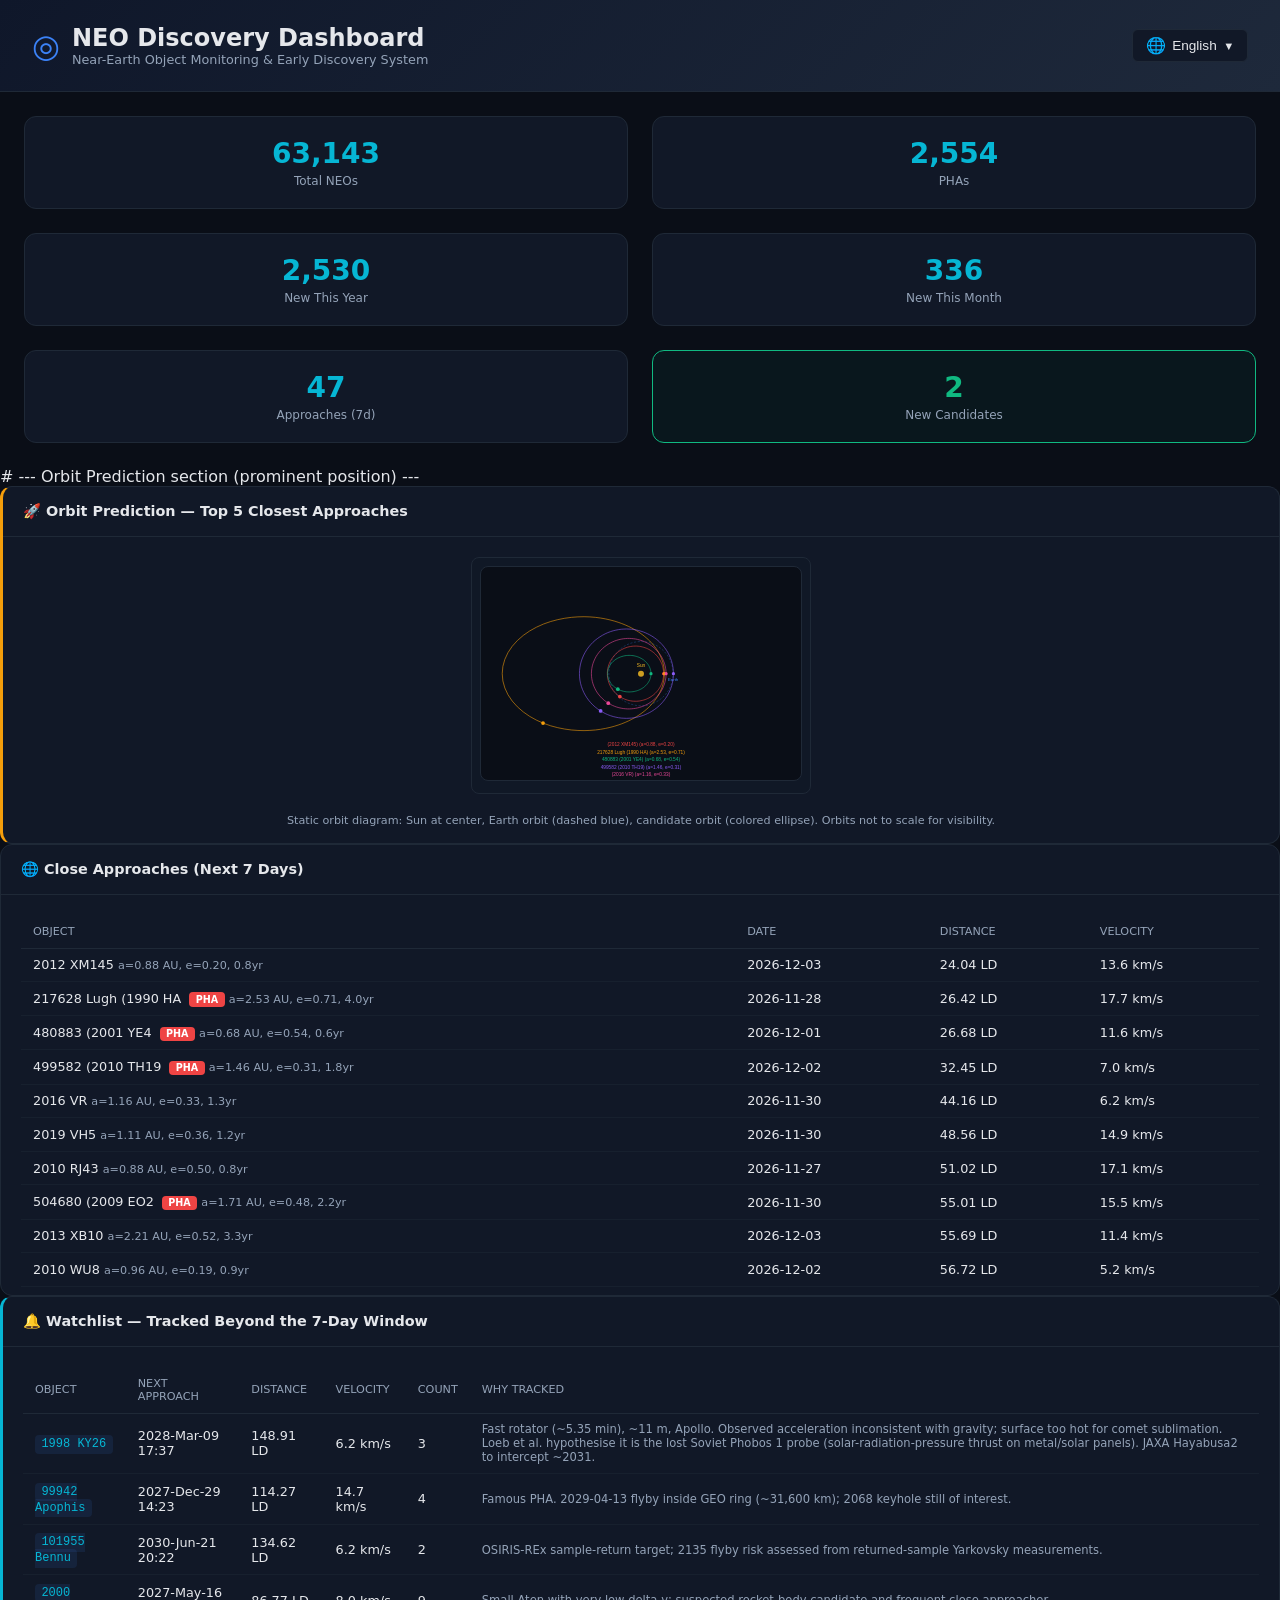
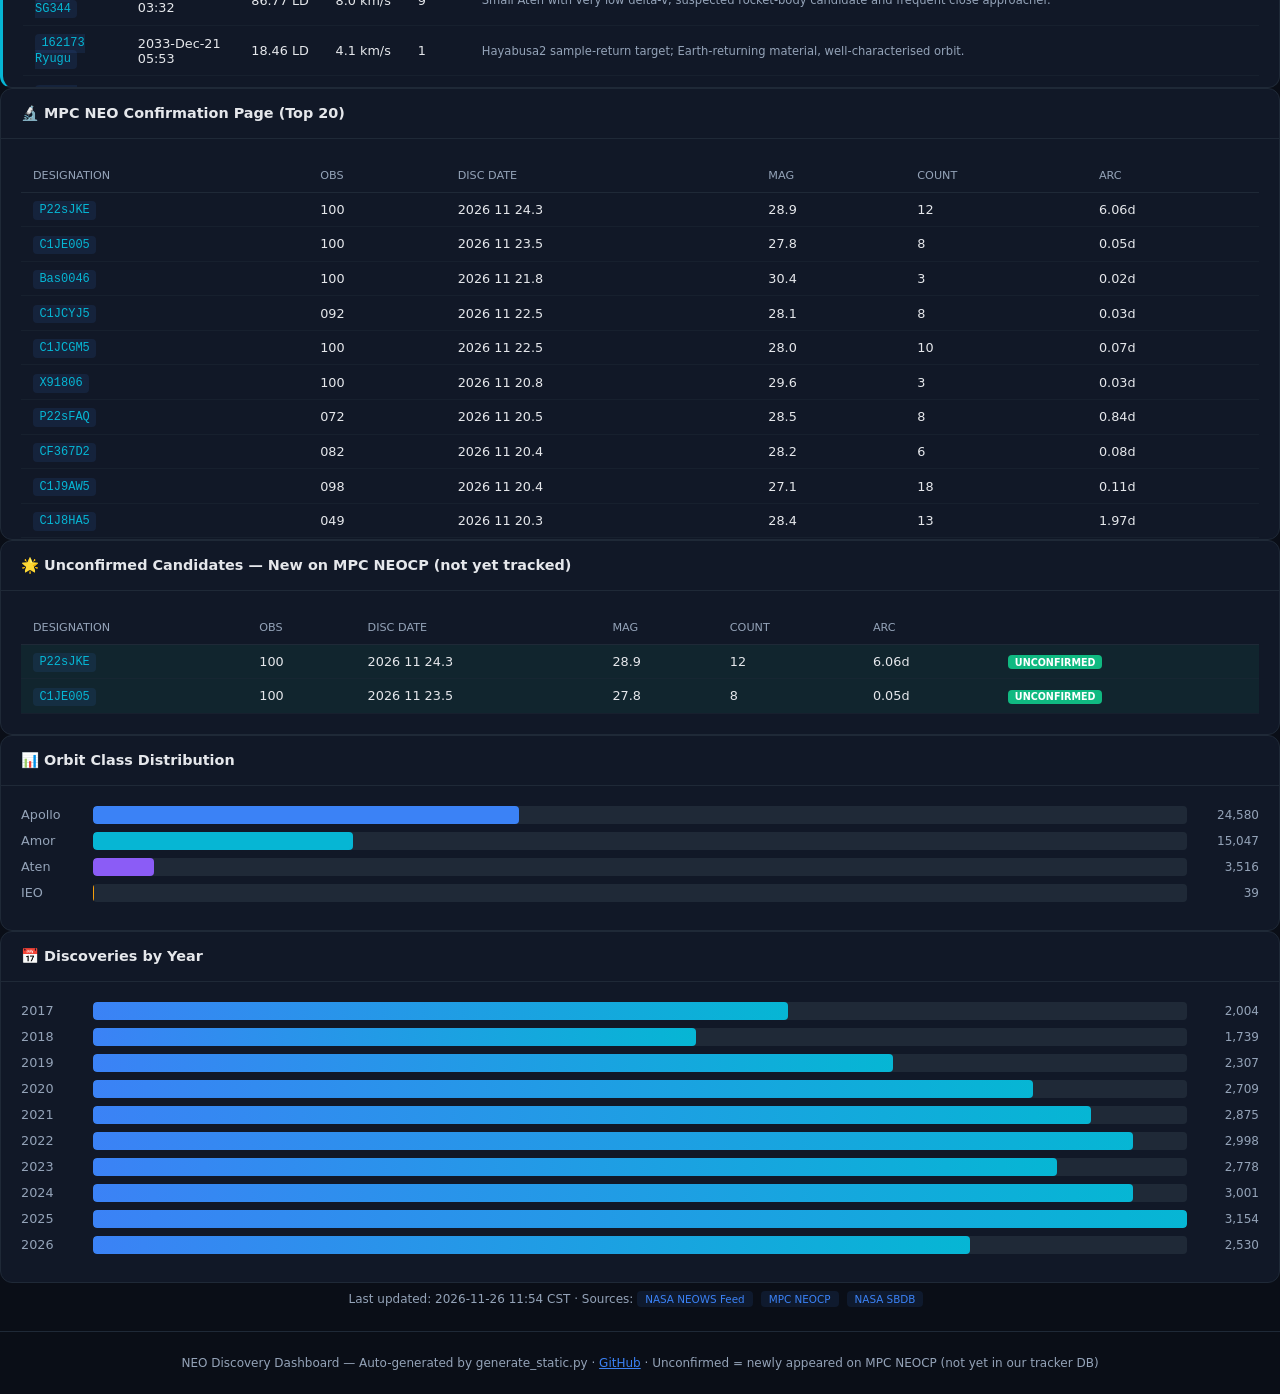
==== commit 2d0e5133: "deploy: dashboard update 2026-11-26 03:54" ====
--- a/index.html
+++ b/index.html
@@ -138,7 +138,7 @@
     <div class="dashboard">
             
         <div class="stat-card">
-            <div class="stat-value">63,136</div>
+            <div class="stat-value">63,143</div>
             <div class="stat-label"><span class="lang" data-lang="en">Total NEOs</span><span class="lang" data-lang="zh">近地天体总数</span><span class="lang" data-lang="ru">Всего NEO</span><span class="lang" data-lang="fr">Total NEO</span><span class="lang" data-lang="ar">إجمالي NEO</span><span class="lang" data-lang="hi">कुल NEO</span></div>
         </div>
         <div class="stat-card">
@@ -146,19 +146,19 @@
             <div class="stat-label"><span class="lang" data-lang="en">PHAs</span><span class="lang" data-lang="zh">潜在威胁天体</span><span class="lang" data-lang="ru">ПОТ</span><span class="lang" data-lang="fr">PHA</span><span class="lang" data-lang="ar">أجسام خطرة</span><span class="lang" data-lang="hi">PHA</span></div>
         </div>
         <div class="stat-card">
-            <div class="stat-value">2,522</div>
+            <div class="stat-value">2,530</div>
             <div class="stat-label"><span class="lang" data-lang="en">New This Year</span><span class="lang" data-lang="zh">今年新增</span><span class="lang" data-lang="ru">Новых в этом году</span><span class="lang" data-lang="fr">Nouveaux cette année</span><span class="lang" data-lang="ar">جديد هذا العام</span><span class="lang" data-lang="hi">इस वर्ष नए</span></div>
         </div>
         <div class="stat-card">
-            <div class="stat-value">326</div>
+            <div class="stat-value">336</div>
             <div class="stat-label"><span class="lang" data-lang="en">New This Month</span><span class="lang" data-lang="zh">本月新增</span><span class="lang" data-lang="ru">Новых в этом месяце</span><span class="lang" data-lang="fr">Nouveaux ce mois</span><span class="lang" data-lang="ar">جديد هذا الشهر</span><span class="lang" data-lang="hi">इस महीने नए</span></div>
         </div>
         <div class="stat-card">
-            <div class="stat-value">48</div>
+            <div class="stat-value">47</div>
             <div class="stat-label"><span class="lang" data-lang="en">Approaches (7d)</span><span class="lang" data-lang="zh">接近事件 (7天)</span><span class="lang" data-lang="ru">Сближения (7 дней)</span><span class="lang" data-lang="fr">Approches (7 jours)</span><span class="lang" data-lang="ar">اقترابات (7 أيام)</span><span class="lang" data-lang="hi">अप्रोच (7 दिन)</span></div>
         </div>
         <div class="stat-card stat-highlight">
-            <div class="stat-value">5</div>
+            <div class="stat-value">2</div>
             <div class="stat-label"><span class="lang" data-lang="en">New Candidates</span><span class="lang" data-lang="zh">新候选体</span><span class="lang" data-lang="ru">Новые кандидаты</span><span class="lang" data-lang="fr">Nouveaux candidats</span><span class="lang" data-lang="ar">مرشحون جدد</span><span class="lang" data-lang="hi">नए उम्मीदवार</span></div>
         </div>
         </div>
@@ -176,21 +176,21 @@
 <circle cx="360.2" cy="200" r="3" fill="#3b82f6"><animateMotion dur="20s" repeatCount="indefinite" rotate="0"><mpath href="#earth-orbit"/></animateMotion></circle>
 <path id="earth-orbit" d="M 360.2 200 A 60.2 60.2 0 1 1 360.2 200 A 60.2 60.2 0 1 1 360.2 200" fill="none" stroke="none"/>
 <text x="360.2" y="214" text-anchor="middle" fill="#3b82f6" font-size="8" font-family="sans-serif">Earth</text>
-<polyline points="343.8,200.0 343.8,202.3 343.7,204.6 343.5,206.9 343.2,209.2 342.9,211.5 342.5,213.8 342.1,216.1 341.5,218.5 340.9,220.8 340.2,223.2 339.4,225.6 338.5,228.0 337.5,230.4 336.4,232.8 335.3,235.3 334.0,237.7 332.6,240.2 331.1,242.8 329.4,245.3 327.7,247.9 325.7,250.5 323.7,253.1 321.4,255.8 319.0,258.5 316.4,261.2 313.6,263.9 310.6,266.6 307.3,269.4 303.8,272.2 300.0,275.0 295.9,277.8 291.5,280.6 286.8,283.3 281.7,286.1 276.2,288.8 270.3,291.4 263.9,294.0 257.1,296.4 249.7,298.7 241.8,300.8 233.3,302.7 224.2,304.3 214.5,305.6 204.2,306.4 193.2,306.8 181.7,306.5 169.6,305.6 157.0,303.9 144.0,301.3 130.7,297.8 117.3,293.1 104.1,287.2 91.3,280.1 79.2,271.7 68.2,262.1 58.5,251.3 50.6,239.5 44.7,226.8 41.0,213.6 39.8,200.0 41.0,186.4 44.7,173.2 50.6,160.5 58.5,148.7 68.2,137.9 79.2,128.3 91.3,119.9 104.1,112.8 117.3,106.9 130.7,102.2 144.0,98.7 157.0,96.1 169.6,94.4 181.7,93.5 193.2,93.2 204.2,93.6 214.5,94.4 224.2,95.7 233.3,97.3 241.8,99.2 249.7,101.3 257.1,103.6 263.9,106.0 270.3,108.6 276.2,111.2 281.7,113.9 286.8,116.7 291.5,119.4 295.9,122.2 300.0,125.0 303.8,127.8 307.3,130.6 310.6,133.4 313.6,136.1 316.4,138.8 319.0,141.5 321.4,144.2 323.7,146.9 325.7,149.5 327.7,152.1 329.4,154.7 331.1,157.2 332.6,159.8 334.0,162.3 335.3,164.7 336.4,167.2 337.5,169.6 338.5,172.0 339.4,174.4 340.2,176.8 340.9,179.2 341.5,181.5 342.1,183.9 342.5,186.2 342.9,188.5 343.2,190.8 343.5,193.1 343.7,195.4 343.8,197.7 343.8,200.0" fill="none" stroke="#ef4444" stroke-width="1.2" opacity="0.9"/>
-<circle cx="0" cy="0" r="3.5" fill="#ef4444"><animateMotion dur="6s" repeatCount="indefinite" rotate="0"><mpath href="#orbit-path-2217628"/></animateMotion></circle>
+<polyline points="342.4,200.0 342.3,202.2 342.2,204.4 342.0,206.6 341.6,208.8 341.2,211.0 340.6,213.2 340.0,215.4 339.3,217.5 338.5,219.6 337.5,221.7 336.5,223.7 335.4,225.7 334.2,227.7 332.9,229.6 331.5,231.5 330.0,233.3 328.4,235.1 326.7,236.8 325.0,238.4 323.1,240.0 321.1,241.5 319.1,242.9 317.0,244.2 314.8,245.5 312.5,246.6 310.1,247.7 307.7,248.6 305.2,249.4 302.6,250.1 300.0,250.7 297.3,251.2 294.6,251.5 291.8,251.7 289.0,251.7 286.2,251.6 283.3,251.4 280.4,250.9 277.6,250.4 274.7,249.6 271.9,248.7 269.1,247.6 266.3,246.4 263.6,245.0 260.9,243.4 258.3,241.7 255.9,239.7 253.5,237.7 251.2,235.4 249.1,233.1 247.1,230.6 245.2,227.9 243.5,225.1 242.0,222.3 240.7,219.3 239.5,216.2 238.6,213.1 237.8,209.8 237.3,206.6 237.0,203.3 236.9,200.0 237.0,196.7 237.3,193.4 237.8,190.2 238.6,186.9 239.5,183.8 240.7,180.7 242.0,177.7 243.5,174.9 245.2,172.1 247.1,169.4 249.1,166.9 251.2,164.6 253.5,162.3 255.9,160.3 258.3,158.3 260.9,156.6 263.6,155.0 266.3,153.6 269.1,152.4 271.9,151.3 274.7,150.4 277.6,149.6 280.4,149.1 283.3,148.6 286.2,148.4 289.0,148.3 291.8,148.3 294.6,148.5 297.3,148.8 300.0,149.3 302.6,149.9 305.2,150.6 307.7,151.4 310.1,152.3 312.5,153.4 314.8,154.5 317.0,155.8 319.1,157.1 321.1,158.5 323.1,160.0 325.0,161.6 326.7,163.2 328.4,164.9 330.0,166.7 331.5,168.5 332.9,170.4 334.2,172.3 335.4,174.3 336.5,176.3 337.5,178.3 338.5,180.4 339.3,182.5 340.0,184.6 340.6,186.8 341.2,189.0 341.6,191.2 342.0,193.4 342.2,195.6 342.3,197.8 342.4,200.0" fill="none" stroke="#ef4444" stroke-width="1.2" opacity="0.9"/>
+<circle cx="0" cy="0" r="3.5" fill="#ef4444"><animateMotion dur="6s" repeatCount="indefinite" rotate="0"><mpath href="#orbit-path-3621568"/></animateMotion></circle>
+<path id="orbit-path-3621568" d="M 342.4,200.0 L 342.3,202.2 L 342.2,204.4 L 342.0,206.6 L 341.6,208.8 L 341.2,211.0 L 340.6,213.2 L 340.0,215.4 L 339.3,217.5 L 338.5,219.6 L 337.5,221.7 L 336.5,223.7 L 335.4,225.7 L 334.2,227.7 L 332.9,229.6 L 331.5,231.5 L 330.0,233.3 L 328.4,235.1 L 326.7,236.8 L 325.0,238.4 L 323.1,240.0 L 321.1,241.5 L 319.1,242.9 L 317.0,244.2 L 314.8,245.5 L 312.5,246.6 L 310.1,247.7 L 307.7,248.6 L 305.2,249.4 L 302.6,250.1 L 300.0,250.7 L 297.3,251.2 L 294.6,251.5 L 291.8,251.7 L 289.0,251.7 L 286.2,251.6 L 283.3,251.4 L 280.4,250.9 L 277.6,250.4 L 274.7,249.6 L 271.9,248.7 L 269.1,247.6 L 266.3,246.4 L 263.6,245.0 L 260.9,243.4 L 258.3,241.7 L 255.9,239.7 L 253.5,237.7 L 251.2,235.4 L 249.1,233.1 L 247.1,230.6 L 245.2,227.9 L 243.5,225.1 L 242.0,222.3 L 240.7,219.3 L 239.5,216.2 L 238.6,213.1 L 237.8,209.8 L 237.3,206.6 L 237.0,203.3 L 236.9,200.0 L 237.0,196.7 L 237.3,193.4 L 237.8,190.2 L 238.6,186.9 L 239.5,183.8 L 240.7,180.7 L 242.0,177.7 L 243.5,174.9 L 245.2,172.1 L 247.1,169.4 L 249.1,166.9 L 251.2,164.6 L 253.5,162.3 L 255.9,160.3 L 258.3,158.3 L 260.9,156.6 L 263.6,155.0 L 266.3,153.6 L 269.1,152.4 L 271.9,151.3 L 274.7,150.4 L 277.6,149.6 L 280.4,149.1 L 283.3,148.6 L 286.2,148.4 L 289.0,148.3 L 291.8,148.3 L 294.6,148.5 L 297.3,148.8 L 300.0,149.3 L 302.6,149.9 L 305.2,150.6 L 307.7,151.4 L 310.1,152.3 L 312.5,153.4 L 314.8,154.5 L 317.0,155.8 L 319.1,157.1 L 321.1,158.5 L 323.1,160.0 L 325.0,161.6 L 326.7,163.2 L 328.4,164.9 L 330.0,166.7 L 331.5,168.5 L 332.9,170.4 L 334.2,172.3 L 335.4,174.3 L 336.5,176.3 L 337.5,178.3 L 338.5,180.4 L 339.3,182.5 L 340.0,184.6 L 340.6,186.8 L 341.2,189.0 L 341.6,191.2 L 342.0,193.4 L 342.2,195.6 L 342.3,197.8 L 342.4,200.0" fill="none" stroke="none"/>
+<circle cx="342.4" cy="200.0" r="3" fill="#ef4444"/>
+<text x="300" y="336" text-anchor="middle" fill="#ef4444" font-size="9" font-family="sans-serif">(2012 XM145) (a=0.88, e=0.20)</text>
+<polyline points="343.8,200.0 343.8,202.3 343.7,204.6 343.5,206.9 343.2,209.2 342.9,211.5 342.5,213.8 342.1,216.1 341.5,218.5 340.9,220.8 340.2,223.2 339.4,225.6 338.5,228.0 337.5,230.4 336.4,232.8 335.3,235.3 334.0,237.7 332.6,240.2 331.1,242.8 329.4,245.3 327.7,247.9 325.7,250.5 323.7,253.1 321.4,255.8 319.0,258.5 316.4,261.2 313.6,263.9 310.6,266.6 307.3,269.4 303.8,272.2 300.0,275.0 295.9,277.8 291.5,280.6 286.8,283.3 281.7,286.1 276.2,288.8 270.3,291.4 263.9,294.0 257.1,296.4 249.7,298.7 241.8,300.8 233.3,302.7 224.2,304.3 214.5,305.6 204.2,306.4 193.2,306.8 181.7,306.5 169.6,305.6 157.0,303.9 144.0,301.3 130.7,297.8 117.3,293.1 104.1,287.2 91.3,280.1 79.2,271.7 68.2,262.1 58.5,251.3 50.6,239.5 44.7,226.8 41.0,213.6 39.8,200.0 41.0,186.4 44.7,173.2 50.6,160.5 58.5,148.7 68.2,137.9 79.2,128.3 91.3,119.9 104.1,112.8 117.3,106.9 130.7,102.2 144.0,98.7 157.0,96.1 169.6,94.4 181.7,93.5 193.2,93.2 204.2,93.6 214.5,94.4 224.2,95.7 233.3,97.3 241.8,99.2 249.7,101.3 257.1,103.6 263.9,106.0 270.3,108.6 276.2,111.2 281.7,113.9 286.8,116.7 291.5,119.4 295.9,122.2 300.0,125.0 303.8,127.8 307.3,130.6 310.6,133.4 313.6,136.1 316.4,138.8 319.0,141.5 321.4,144.2 323.7,146.9 325.7,149.5 327.7,152.1 329.4,154.7 331.1,157.2 332.6,159.8 334.0,162.3 335.3,164.7 336.4,167.2 337.5,169.6 338.5,172.0 339.4,174.4 340.2,176.8 340.9,179.2 341.5,181.5 342.1,183.9 342.5,186.2 342.9,188.5 343.2,190.8 343.5,193.1 343.7,195.4 343.8,197.7 343.8,200.0" fill="none" stroke="#f59e0b" stroke-width="1.2" opacity="0.9"/>
+<circle cx="0" cy="0" r="3.5" fill="#f59e0b"><animateMotion dur="6s" repeatCount="indefinite" rotate="0"><mpath href="#orbit-path-2217628"/></animateMotion></circle>
 <path id="orbit-path-2217628" d="M 343.8,200.0 L 343.8,202.3 L 343.7,204.6 L 343.5,206.9 L 343.2,209.2 L 342.9,211.5 L 342.5,213.8 L 342.1,216.1 L 341.5,218.5 L 340.9,220.8 L 340.2,223.2 L 339.4,225.6 L 338.5,228.0 L 337.5,230.4 L 336.4,232.8 L 335.3,235.3 L 334.0,237.7 L 332.6,240.2 L 331.1,242.8 L 329.4,245.3 L 327.7,247.9 L 325.7,250.5 L 323.7,253.1 L 321.4,255.8 L 319.0,258.5 L 316.4,261.2 L 313.6,263.9 L 310.6,266.6 L 307.3,269.4 L 303.8,272.2 L 300.0,275.0 L 295.9,277.8 L 291.5,280.6 L 286.8,283.3 L 281.7,286.1 L 276.2,288.8 L 270.3,291.4 L 263.9,294.0 L 257.1,296.4 L 249.7,298.7 L 241.8,300.8 L 233.3,302.7 L 224.2,304.3 L 214.5,305.6 L 204.2,306.4 L 193.2,306.8 L 181.7,306.5 L 169.6,305.6 L 157.0,303.9 L 144.0,301.3 L 130.7,297.8 L 117.3,293.1 L 104.1,287.2 L 91.3,280.1 L 79.2,271.7 L 68.2,262.1 L 58.5,251.3 L 50.6,239.5 L 44.7,226.8 L 41.0,213.6 L 39.8,200.0 L 41.0,186.4 L 44.7,173.2 L 50.6,160.5 L 58.5,148.7 L 68.2,137.9 L 79.2,128.3 L 91.3,119.9 L 104.1,112.8 L 117.3,106.9 L 130.7,102.2 L 144.0,98.7 L 157.0,96.1 L 169.6,94.4 L 181.7,93.5 L 193.2,93.2 L 204.2,93.6 L 214.5,94.4 L 224.2,95.7 L 233.3,97.3 L 241.8,99.2 L 249.7,101.3 L 257.1,103.6 L 263.9,106.0 L 270.3,108.6 L 276.2,111.2 L 281.7,113.9 L 286.8,116.7 L 291.5,119.4 L 295.9,122.2 L 300.0,125.0 L 303.8,127.8 L 307.3,130.6 L 310.6,133.4 L 313.6,136.1 L 316.4,138.8 L 319.0,141.5 L 321.4,144.2 L 323.7,146.9 L 325.7,149.5 L 327.7,152.1 L 329.4,154.7 L 331.1,157.2 L 332.6,159.8 L 334.0,162.3 L 335.3,164.7 L 336.4,167.2 L 337.5,169.6 L 338.5,172.0 L 339.4,174.4 L 340.2,176.8 L 340.9,179.2 L 341.5,181.5 L 342.1,183.9 L 342.5,186.2 L 342.9,188.5 L 343.2,190.8 L 343.5,193.1 L 343.7,195.4 L 343.8,197.7 L 343.8,200.0" fill="none" stroke="none"/>
-<circle cx="343.8" cy="200.0" r="3" fill="#ef4444"/>
-<text x="300" y="336" text-anchor="middle" fill="#ef4444" font-size="9" font-family="sans-serif">217628 Lugh (1990 HA) (a=2.53, e=0.71)</text>
-<polyline points="318.7,200.0 318.7,201.0 318.6,202.0 318.6,202.9 318.4,203.9 318.3,204.9 318.1,205.9 317.9,206.9 317.6,207.9 317.3,208.8 317.0,209.8 316.6,210.8 316.2,211.8 315.8,212.8 315.3,213.8 314.7,214.7 314.2,215.7 313.5,216.7 312.9,217.7 312.1,218.7 311.3,219.7 310.5,220.6 309.6,221.6 308.7,222.5 307.6,223.5 306.5,224.4 305.4,225.4 304.2,226.3 302.9,227.1 301.5,228.0 300.0,228.8 298.4,229.6 296.8,230.4 295.1,231.1 293.2,231.8 291.3,232.4 289.3,232.9 287.2,233.4 285.0,233.8 282.7,234.0 280.2,234.2 277.7,234.3 275.2,234.2 272.5,234.0 269.8,233.6 267.0,233.0 264.2,232.2 261.4,231.3 258.6,230.1 255.8,228.7 253.1,227.1 250.5,225.2 248.0,223.2 245.7,220.9 243.6,218.3 241.7,215.6 240.2,212.7 238.9,209.7 238.0,206.5 237.5,203.3 237.3,200.0 237.5,196.7 238.0,193.5 238.9,190.3 240.2,187.3 241.7,184.4 243.6,181.7 245.7,179.1 248.0,176.8 250.5,174.8 253.1,172.9 255.8,171.3 258.6,169.9 261.4,168.7 264.2,167.8 267.0,167.0 269.8,166.4 272.5,166.0 275.2,165.8 277.7,165.7 280.2,165.8 282.7,166.0 285.0,166.2 287.2,166.6 289.3,167.1 291.3,167.6 293.2,168.2 295.1,168.9 296.8,169.6 298.4,170.4 300.0,171.2 301.5,172.0 302.9,172.9 304.2,173.7 305.4,174.6 306.5,175.6 307.6,176.5 308.7,177.5 309.6,178.4 310.5,179.4 311.3,180.3 312.1,181.3 312.9,182.3 313.5,183.3 314.2,184.3 314.7,185.3 315.3,186.2 315.8,187.2 316.2,188.2 316.6,189.2 317.0,190.2 317.3,191.2 317.6,192.1 317.9,193.1 318.1,194.1 318.3,195.1 318.4,196.1 318.6,197.1 318.6,198.0 318.7,199.0 318.7,200.0" fill="none" stroke="#f59e0b" stroke-width="1.2" opacity="0.9"/>
-<circle cx="0" cy="0" r="3.5" fill="#f59e0b"><animateMotion dur="6s" repeatCount="indefinite" rotate="0"><mpath href="#orbit-path-2480883"/></animateMotion></circle>
+<circle cx="343.8" cy="200.0" r="3" fill="#f59e0b"/>
+<text x="300" y="350" text-anchor="middle" fill="#f59e0b" font-size="9" font-family="sans-serif">217628 Lugh (1990 HA) (a=2.53, e=0.71)</text>
+<polyline points="318.7,200.0 318.7,201.0 318.6,202.0 318.6,202.9 318.4,203.9 318.3,204.9 318.1,205.9 317.9,206.9 317.6,207.9 317.3,208.8 317.0,209.8 316.6,210.8 316.2,211.8 315.8,212.8 315.3,213.8 314.7,214.7 314.2,215.7 313.5,216.7 312.9,217.7 312.1,218.7 311.3,219.7 310.5,220.6 309.6,221.6 308.7,222.5 307.6,223.5 306.5,224.4 305.4,225.4 304.2,226.3 302.9,227.1 301.5,228.0 300.0,228.8 298.4,229.6 296.8,230.4 295.1,231.1 293.2,231.8 291.3,232.4 289.3,232.9 287.2,233.4 285.0,233.8 282.7,234.0 280.2,234.2 277.7,234.3 275.2,234.2 272.5,234.0 269.8,233.6 267.0,233.0 264.2,232.2 261.4,231.3 258.6,230.1 255.8,228.7 253.1,227.1 250.5,225.2 248.0,223.2 245.7,220.9 243.6,218.3 241.7,215.6 240.2,212.7 238.9,209.7 238.0,206.5 237.5,203.3 237.3,200.0 237.5,196.7 238.0,193.5 238.9,190.3 240.2,187.3 241.7,184.4 243.6,181.7 245.7,179.1 248.0,176.8 250.5,174.8 253.1,172.9 255.8,171.3 258.6,169.9 261.4,168.7 264.2,167.8 267.0,167.0 269.8,166.4 272.5,166.0 275.2,165.8 277.7,165.7 280.2,165.8 282.7,166.0 285.0,166.2 287.2,166.6 289.3,167.1 291.3,167.6 293.2,168.2 295.1,168.9 296.8,169.6 298.4,170.4 300.0,171.2 301.5,172.0 302.9,172.9 304.2,173.7 305.4,174.6 306.5,175.6 307.6,176.5 308.7,177.5 309.6,178.4 310.5,179.4 311.3,180.3 312.1,181.3 312.9,182.3 313.5,183.3 314.2,184.3 314.7,185.3 315.3,186.2 315.8,187.2 316.2,188.2 316.6,189.2 317.0,190.2 317.3,191.2 317.6,192.1 317.9,193.1 318.1,194.1 318.3,195.1 318.4,196.1 318.6,197.1 318.6,198.0 318.7,199.0 318.7,200.0" fill="none" stroke="#10b981" stroke-width="1.2" opacity="0.9"/>
+<circle cx="0" cy="0" r="3.5" fill="#10b981"><animateMotion dur="6s" repeatCount="indefinite" rotate="0"><mpath href="#orbit-path-2480883"/></animateMotion></circle>
 <path id="orbit-path-2480883" d="M 318.7,200.0 L 318.7,201.0 L 318.6,202.0 L 318.6,202.9 L 318.4,203.9 L 318.3,204.9 L 318.1,205.9 L 317.9,206.9 L 317.6,207.9 L 317.3,208.8 L 317.0,209.8 L 316.6,210.8 L 316.2,211.8 L 315.8,212.8 L 315.3,213.8 L 314.7,214.7 L 314.2,215.7 L 313.5,216.7 L 312.9,217.7 L 312.1,218.7 L 311.3,219.7 L 310.5,220.6 L 309.6,221.6 L 308.7,222.5 L 307.6,223.5 L 306.5,224.4 L 305.4,225.4 L 304.2,226.3 L 302.9,227.1 L 301.5,228.0 L 300.0,228.8 L 298.4,229.6 L 296.8,230.4 L 295.1,231.1 L 293.2,231.8 L 291.3,232.4 L 289.3,232.9 L 287.2,233.4 L 285.0,233.8 L 282.7,234.0 L 280.2,234.2 L 277.7,234.3 L 275.2,234.2 L 272.5,234.0 L 269.8,233.6 L 267.0,233.0 L 264.2,232.2 L 261.4,231.3 L 258.6,230.1 L 255.8,228.7 L 253.1,227.1 L 250.5,225.2 L 248.0,223.2 L 245.7,220.9 L 243.6,218.3 L 241.7,215.6 L 240.2,212.7 L 238.9,209.7 L 238.0,206.5 L 237.5,203.3 L 237.3,200.0 L 237.5,196.7 L 238.0,193.5 L 238.9,190.3 L 240.2,187.3 L 241.7,184.4 L 243.6,181.7 L 245.7,179.1 L 248.0,176.8 L 250.5,174.8 L 253.1,172.9 L 255.8,171.3 L 258.6,169.9 L 261.4,168.7 L 264.2,167.8 L 267.0,167.0 L 269.8,166.4 L 272.5,166.0 L 275.2,165.8 L 277.7,165.7 L 280.2,165.8 L 282.7,166.0 L 285.0,166.2 L 287.2,166.6 L 289.3,167.1 L 291.3,167.6 L 293.2,168.2 L 295.1,168.9 L 296.8,169.6 L 298.4,170.4 L 300.0,171.2 L 301.5,172.0 L 302.9,172.9 L 304.2,173.7 L 305.4,174.6 L 306.5,175.6 L 307.6,176.5 L 308.7,177.5 L 309.6,178.4 L 310.5,179.4 L 311.3,180.3 L 312.1,181.3 L 312.9,182.3 L 313.5,183.3 L 314.2,184.3 L 314.7,185.3 L 315.3,186.2 L 315.8,187.2 L 316.2,188.2 L 316.6,189.2 L 317.0,190.2 L 317.3,191.2 L 317.6,192.1 L 317.9,193.1 L 318.1,194.1 L 318.3,195.1 L 318.4,196.1 L 318.6,197.1 L 318.6,198.0 L 318.7,199.0 L 318.7,200.0" fill="none" stroke="none"/>
-<circle cx="318.7" cy="200.0" r="3" fill="#f59e0b"/>
-<text x="300" y="350" text-anchor="middle" fill="#f59e0b" font-size="9" font-family="sans-serif">480883 (2001 YE4) (a=0.68, e=0.54)</text>
-<polyline points="353.2,200.0 353.2,202.8 353.0,205.6 352.8,208.4 352.5,211.2 352.1,214.0 351.6,216.8 351.0,219.6 350.3,222.4 349.5,225.2 348.6,228.1 347.6,230.9 346.5,233.8 345.3,236.7 344.0,239.6 342.5,242.5 340.9,245.5 339.2,248.4 337.3,251.4 335.3,254.4 333.1,257.4 330.8,260.4 328.2,263.4 325.5,266.5 322.6,269.5 319.4,272.6 316.1,275.6 312.5,278.7 308.6,281.7 304.4,284.7 300.0,287.7 295.2,290.7 290.2,293.6 284.7,296.5 278.9,299.2 272.7,301.9 266.1,304.4 259.0,306.8 251.5,308.9 243.5,310.9 235.0,312.5 226.1,313.8 216.6,314.8 206.6,315.3 196.2,315.3 185.3,314.7 174.0,313.4 162.4,311.4 150.5,308.6 138.5,304.9 126.4,300.2 114.5,294.5 103.0,287.7 92.0,279.8 81.9,270.9 72.7,260.9 64.8,250.0 58.5,238.3 53.7,225.9 50.8,213.1 49.9,200.0 50.8,186.9 53.7,174.1 58.5,161.7 64.8,150.0 72.7,139.1 81.9,129.1 92.0,120.2 103.0,112.3 114.5,105.5 126.4,99.8 138.5,95.1 150.5,91.4 162.4,88.6 174.0,86.6 185.3,85.3 196.2,84.7 206.6,84.7 216.6,85.2 226.1,86.2 235.0,87.5 243.5,89.1 251.5,91.1 259.0,93.2 266.1,95.6 272.7,98.1 278.9,100.8 284.7,103.5 290.2,106.4 295.2,109.3 300.0,112.3 304.4,115.3 308.6,118.3 312.5,121.3 316.1,124.4 319.4,127.4 322.6,130.5 325.5,133.5 328.2,136.6 330.8,139.6 333.1,142.6 335.3,145.6 337.3,148.6 339.2,151.6 340.9,154.5 342.5,157.5 344.0,160.4 345.3,163.3 346.5,166.2 347.6,169.1 348.6,171.9 349.5,174.8 350.3,177.6 351.0,180.4 351.6,183.2 352.1,186.0 352.5,188.8 352.8,191.6 353.0,194.4 353.2,197.2 353.2,200.0" fill="none" stroke="#10b981" stroke-width="1.2" opacity="0.9"/>
-<circle cx="0" cy="0" r="3.5" fill="#10b981"><animateMotion dur="6s" repeatCount="indefinite" rotate="0"><mpath href="#orbit-path-3836207"/></animateMotion></circle>
-<path id="orbit-path-3836207" d="M 353.2,200.0 L 353.2,202.8 L 353.0,205.6 L 352.8,208.4 L 352.5,211.2 L 352.1,214.0 L 351.6,216.8 L 351.0,219.6 L 350.3,222.4 L 349.5,225.2 L 348.6,228.1 L 347.6,230.9 L 346.5,233.8 L 345.3,236.7 L 344.0,239.6 L 342.5,242.5 L 340.9,245.5 L 339.2,248.4 L 337.3,251.4 L 335.3,254.4 L 333.1,257.4 L 330.8,260.4 L 328.2,263.4 L 325.5,266.5 L 322.6,269.5 L 319.4,272.6 L 316.1,275.6 L 312.5,278.7 L 308.6,281.7 L 304.4,284.7 L 300.0,287.7 L 295.2,290.7 L 290.2,293.6 L 284.7,296.5 L 278.9,299.2 L 272.7,301.9 L 266.1,304.4 L 259.0,306.8 L 251.5,308.9 L 243.5,310.9 L 235.0,312.5 L 226.1,313.8 L 216.6,314.8 L 206.6,315.3 L 196.2,315.3 L 185.3,314.7 L 174.0,313.4 L 162.4,311.4 L 150.5,308.6 L 138.5,304.9 L 126.4,300.2 L 114.5,294.5 L 103.0,287.7 L 92.0,279.8 L 81.9,270.9 L 72.7,260.9 L 64.8,250.0 L 58.5,238.3 L 53.7,225.9 L 50.8,213.1 L 49.9,200.0 L 50.8,186.9 L 53.7,174.1 L 58.5,161.7 L 64.8,150.0 L 72.7,139.1 L 81.9,129.1 L 92.0,120.2 L 103.0,112.3 L 114.5,105.5 L 126.4,99.8 L 138.5,95.1 L 150.5,91.4 L 162.4,88.6 L 174.0,86.6 L 185.3,85.3 L 196.2,84.7 L 206.6,84.7 L 216.6,85.2 L 226.1,86.2 L 235.0,87.5 L 243.5,89.1 L 251.5,91.1 L 259.0,93.2 L 266.1,95.6 L 272.7,98.1 L 278.9,100.8 L 284.7,103.5 L 290.2,106.4 L 295.2,109.3 L 300.0,112.3 L 304.4,115.3 L 308.6,118.3 L 312.5,121.3 L 316.1,124.4 L 319.4,127.4 L 322.6,130.5 L 325.5,133.5 L 328.2,136.6 L 330.8,139.6 L 333.1,142.6 L 335.3,145.6 L 337.3,148.6 L 339.2,151.6 L 340.9,154.5 L 342.5,157.5 L 344.0,160.4 L 345.3,163.3 L 346.5,166.2 L 347.6,169.1 L 348.6,171.9 L 349.5,174.8 L 350.3,177.6 L 351.0,180.4 L 351.6,183.2 L 352.1,186.0 L 352.5,188.8 L 352.8,191.6 L 353.0,194.4 L 353.2,197.2 L 353.2,200.0" fill="none" stroke="none"/>
-<circle cx="353.2" cy="200.0" r="3" fill="#10b981"/>
-<text x="300" y="364" text-anchor="middle" fill="#10b981" font-size="9" font-family="sans-serif">(2018 VL8) (a=2.52, e=0.65)</text>
+<circle cx="318.7" cy="200.0" r="3" fill="#10b981"/>
+<text x="300" y="364" text-anchor="middle" fill="#10b981" font-size="9" font-family="sans-serif">480883 (2001 YE4) (a=0.68, e=0.54)</text>
 <polyline points="360.8,200.0 360.7,203.2 360.5,206.4 360.2,209.5 359.8,212.7 359.2,215.9 358.5,219.0 357.7,222.1 356.7,225.2 355.6,228.3 354.4,231.4 353.0,234.4 351.5,237.4 349.9,240.4 348.1,243.3 346.2,246.2 344.1,249.0 341.9,251.8 339.6,254.5 337.1,257.1 334.5,259.7 331.7,262.2 328.8,264.6 325.7,266.9 322.5,269.1 319.1,271.2 315.6,273.2 311.9,275.0 308.1,276.7 304.1,278.3 300.0,279.6 295.8,280.8 291.4,281.9 286.9,282.7 282.3,283.3 277.6,283.6 272.8,283.8 267.9,283.6 262.9,283.3 257.9,282.6 252.9,281.6 247.8,280.4 242.8,278.8 237.7,276.9 232.8,274.7 227.9,272.1 223.1,269.2 218.5,266.0 214.0,262.5 209.7,258.6 205.7,254.4 202.0,250.0 198.5,245.2 195.4,240.2 192.6,234.9 190.2,229.4 188.2,223.8 186.6,218.0 185.5,212.0 184.8,206.0 184.6,200.0 184.8,194.0 185.5,188.0 186.6,182.0 188.2,176.2 190.2,170.6 192.6,165.1 195.4,159.8 198.5,154.8 202.0,150.0 205.7,145.6 209.7,141.4 214.0,137.5 218.5,134.0 223.1,130.8 227.9,127.9 232.8,125.3 237.7,123.1 242.8,121.2 247.8,119.6 252.9,118.4 257.9,117.4 262.9,116.7 267.9,116.4 272.8,116.2 277.6,116.4 282.3,116.7 286.9,117.3 291.4,118.1 295.8,119.2 300.0,120.4 304.1,121.7 308.1,123.3 311.9,125.0 315.6,126.8 319.1,128.8 322.5,130.9 325.7,133.1 328.8,135.4 331.7,137.8 334.5,140.3 337.1,142.9 339.6,145.5 341.9,148.2 344.1,151.0 346.2,153.8 348.1,156.7 349.9,159.6 351.5,162.6 353.0,165.6 354.4,168.6 355.6,171.7 356.7,174.8 357.7,177.9 358.5,181.0 359.2,184.1 359.8,187.3 360.2,190.5 360.5,193.6 360.7,196.8 360.8,200.0" fill="none" stroke="#8b5cf6" stroke-width="1.2" opacity="0.9"/>
 <circle cx="0" cy="0" r="3.5" fill="#8b5cf6"><animateMotion dur="6s" repeatCount="indefinite" rotate="0"><mpath href="#orbit-path-2499582"/></animateMotion></circle>
 <path id="orbit-path-2499582" d="M 360.8,200.0 L 360.7,203.2 L 360.5,206.4 L 360.2,209.5 L 359.8,212.7 L 359.2,215.9 L 358.5,219.0 L 357.7,222.1 L 356.7,225.2 L 355.6,228.3 L 354.4,231.4 L 353.0,234.4 L 351.5,237.4 L 349.9,240.4 L 348.1,243.3 L 346.2,246.2 L 344.1,249.0 L 341.9,251.8 L 339.6,254.5 L 337.1,257.1 L 334.5,259.7 L 331.7,262.2 L 328.8,264.6 L 325.7,266.9 L 322.5,269.1 L 319.1,271.2 L 315.6,273.2 L 311.9,275.0 L 308.1,276.7 L 304.1,278.3 L 300.0,279.6 L 295.8,280.8 L 291.4,281.9 L 286.9,282.7 L 282.3,283.3 L 277.6,283.6 L 272.8,283.8 L 267.9,283.6 L 262.9,283.3 L 257.9,282.6 L 252.9,281.6 L 247.8,280.4 L 242.8,278.8 L 237.7,276.9 L 232.8,274.7 L 227.9,272.1 L 223.1,269.2 L 218.5,266.0 L 214.0,262.5 L 209.7,258.6 L 205.7,254.4 L 202.0,250.0 L 198.5,245.2 L 195.4,240.2 L 192.6,234.9 L 190.2,229.4 L 188.2,223.8 L 186.6,218.0 L 185.5,212.0 L 184.8,206.0 L 184.6,200.0 L 184.8,194.0 L 185.5,188.0 L 186.6,182.0 L 188.2,176.2 L 190.2,170.6 L 192.6,165.1 L 195.4,159.8 L 198.5,154.8 L 202.0,150.0 L 205.7,145.6 L 209.7,141.4 L 214.0,137.5 L 218.5,134.0 L 223.1,130.8 L 227.9,127.9 L 232.8,125.3 L 237.7,123.1 L 242.8,121.2 L 247.8,119.6 L 252.9,118.4 L 257.9,117.4 L 262.9,116.7 L 267.9,116.4 L 272.8,116.2 L 277.6,116.4 L 282.3,116.7 L 286.9,117.3 L 291.4,118.1 L 295.8,119.2 L 300.0,120.4 L 304.1,121.7 L 308.1,123.3 L 311.9,125.0 L 315.6,126.8 L 319.1,128.8 L 322.5,130.9 L 325.7,133.1 L 328.8,135.4 L 331.7,137.8 L 334.5,140.3 L 337.1,142.9 L 339.6,145.5 L 341.9,148.2 L 344.1,151.0 L 346.2,153.8 L 348.1,156.7 L 349.9,159.6 L 351.5,162.6 L 353.0,165.6 L 354.4,168.6 L 355.6,171.7 L 356.7,174.8 L 357.7,177.9 L 358.5,181.0 L 359.2,184.1 L 359.8,187.3 L 360.2,190.5 L 360.5,193.6 L 360.7,196.8 L 360.8,200.0" fill="none" stroke="none"/>
@@ -216,6 +216,12 @@
                     <thead><tr><th><span class="lang" data-lang="en">Object</span><span class="lang" data-lang="zh">天体</span><span class="lang" data-lang="ru">Объект</span><span class="lang" data-lang="fr">Objet</span><span class="lang" data-lang="ar">جسم</span><span class="lang" data-lang="hi">वस्तु</span></th><th><span class="lang" data-lang="en">Date</span><span class="lang" data-lang="zh">日期</span><span class="lang" data-lang="ru">Дата</span><span class="lang" data-lang="fr">Date</span><span class="lang" data-lang="ar">تاريخ</span><span class="lang" data-lang="hi">तारीख</span></th><th><span class="lang" data-lang="en">Distance</span><span class="lang" data-lang="zh">距离</span><span class="lang" data-lang="ru">Расстояние</span><span class="lang" data-lang="fr">Distance</span><span class="lang" data-lang="ar">مسافة</span><span class="lang" data-lang="hi">दूरी</span></th><th><span class="lang" data-lang="en">Velocity</span><span class="lang" data-lang="zh">速度</span><span class="lang" data-lang="ru">Скорость</span><span class="lang" data-lang="fr">Vitesse</span><span class="lang" data-lang="ar">سرعة</span><span class="lang" data-lang="hi">वेग</span></th></tr></thead>
                     <tbody>
         <tr>
+            <td>2012 XM145 <span style="color:var(--text-muted);font-size:0.7rem">a=0.88 AU, e=0.20, 0.8yr</span></td>
+            <td>2026-12-03</td>
+            <td>24.04 LD</td>
+            <td>13.6 km/s</td>
+        </tr>
+        <tr>
             <td>217628 Lugh (1990 HA <span class="pha-badge">PHA</span> <span style="color:var(--text-muted);font-size:0.7rem">a=2.53 AU, e=0.71, 4.0yr</span></td>
             <td>2026-11-28</td>
             <td>26.42 LD</td>
@@ -228,12 +234,6 @@
             <td>11.6 km/s</td>
         </tr>
         <tr>
-            <td>2018 VL8 <span style="color:var(--text-muted);font-size:0.7rem">a=2.52 AU, e=0.65, 4.0yr</span></td>
-            <td>2026-11-25</td>
-            <td>27.02 LD</td>
-            <td>17.6 km/s</td>
-        </tr>
-        <tr>
             <td>499582 (2010 TH19 <span class="pha-badge">PHA</span> <span style="color:var(--text-muted);font-size:0.7rem">a=1.46 AU, e=0.31, 1.8yr</span></td>
             <td>2026-12-02</td>
             <td>32.45 LD</td>
@@ -264,22 +264,22 @@
             <td>15.5 km/s</td>
         </tr>
         <tr>
+            <td>2013 XB10 <span style="color:var(--text-muted);font-size:0.7rem">a=2.21 AU, e=0.52, 3.3yr</span></td>
+            <td>2026-12-03</td>
+            <td>55.69 LD</td>
+            <td>11.4 km/s</td>
+        </tr>
+        <tr>
             <td>2010 WU8 <span style="color:var(--text-muted);font-size:0.7rem">a=0.96 AU, e=0.19, 0.9yr</span></td>
             <td>2026-12-02</td>
             <td>56.72 LD</td>
             <td>5.2 km/s</td>
         </tr>
         <tr>
-            <td>2011 UE305 <span class="pha-badge">PHA</span> <span style="color:var(--text-muted);font-size:0.7rem">a=2.42 AU, e=0.67, 3.8yr</span></td>
+            <td>2011 UE305 <span class="pha-badge">PHA</span></td>
             <td>2026-11-28</td>
             <td>57.33 LD</td>
             <td>19.9 km/s</td>
-        </tr>
-        <tr>
-            <td>2009 WS25</td>
-            <td>2026-11-25</td>
-            <td>58.56 LD</td>
-            <td>8.0 km/s</td>
         </tr>
         <tr>
             <td>2019 WU1</td>
@@ -288,12 +288,6 @@
             <td>9.7 km/s</td>
         </tr>
         <tr>
-            <td>2014 US7</td>
-            <td>2026-11-25</td>
-            <td>60.23 LD</td>
-            <td>7.0 km/s</td>
-        </tr>
-        <tr>
             <td>2018 XP3</td>
             <td>2026-11-26</td>
             <td>60.26 LD</td>
@@ -306,10 +300,10 @@
             <td>12.6 km/s</td>
         </tr>
         <tr>
-            <td>2003 UY12</td>
-            <td>2026-11-25</td>
-            <td>75.57 LD</td>
-            <td>16.3 km/s</td>
+            <td>2018 JO1</td>
+            <td>2026-12-03</td>
+            <td>77.23 LD</td>
+            <td>6.2 km/s</td>
         </tr>
         <tr>
             <td>2015 XY261</td>
@@ -334,6 +328,12 @@
             <td>2026-11-29</td>
             <td>85.42 LD</td>
             <td>11.0 km/s</td>
+        </tr>
+        <tr>
+            <td>2010 TC47</td>
+            <td>2026-11-30</td>
+            <td>92.63 LD</td>
+            <td>5.1 km/s</td>
         </tr>
                     </tbody>
                 </table>
@@ -406,26 +406,18 @@
                     <thead><tr><th><span class="lang" data-lang="en">Designation</span><span class="lang" data-lang="zh">编号</span><span class="lang" data-lang="ru">Обозначение</span><span class="lang" data-lang="fr">Désignation</span><span class="lang" data-lang="ar">تسمية</span><span class="lang" data-lang="hi">पदनाम</span></th><th><span class="lang" data-lang="en">Obs</span><span class="lang" data-lang="zh">观测</span><span class="lang" data-lang="ru">Набл.</span><span class="lang" data-lang="fr">Obs</span><span class="lang" data-lang="ar">رصد</span><span class="lang" data-lang="hi">अवलोकन</span></th><th><span class="lang" data-lang="en">Disc Date</span><span class="lang" data-lang="zh">发现日期</span><span class="lang" data-lang="ru">Дата открытия</span><span class="lang" data-lang="fr">Date découverte</span><span class="lang" data-lang="ar">تاريخ الاكتشاف</span><span class="lang" data-lang="hi">खोज तिथि</span></th><th><span class="lang" data-lang="en">Mag</span><span class="lang" data-lang="zh">星等</span><span class="lang" data-lang="ru">Зв.</span><span class="lang" data-lang="fr">Mag</span><span class="lang" data-lang="ar">مقدار</span><span class="lang" data-lang="hi">मैग</span></th><th><span class="lang" data-lang="en">Count</span><span class="lang" data-lang="zh">计数</span><span class="lang" data-lang="ru">Кол-во</span><span class="lang" data-lang="fr">Compte</span><span class="lang" data-lang="ar">عدد</span><span class="lang" data-lang="hi">गिनती</span></th><th><span class="lang" data-lang="en">Arc</span><span class="lang" data-lang="zh">弧长</span><span class="lang" data-lang="ru">Дуга</span><span class="lang" data-lang="fr">Arc</span><span class="lang" data-lang="ar">قوس</span><span class="lang" data-lang="hi">चाप</span></th></tr></thead>
                     <tbody>
         <tr>
-            <td><code>Sar3016</code></td>
-            <td>100</td>
-            <td>2026 11 24.8</td>
-            <td>31.4</td>
-            <td>27</td>
-            <td>0.33d</td>
-        </tr>
-        <tr>
             <td><code>P22sJKE</code></td>
             <td>100</td>
             <td>2026 11 24.3</td>
-            <td>29.2</td>
-            <td>4</td>
-            <td>0.03d</td>
+            <td>28.9</td>
+            <td>12</td>
+            <td>6.06d</td>
         </tr>
         <tr>
             <td><code>C1JE005</code></td>
             <td>100</td>
             <td>2026 11 23.5</td>
-            <td>27.9</td>
+            <td>27.8</td>
             <td>8</td>
             <td>0.05d</td>
         </tr>
@@ -433,7 +425,7 @@
             <td><code>Bas0046</code></td>
             <td>100</td>
             <td>2026 11 21.8</td>
-            <td>30.5</td>
+            <td>30.4</td>
             <td>3</td>
             <td>0.02d</td>
         </tr>
@@ -441,7 +433,7 @@
             <td><code>C1JCYJ5</code></td>
             <td>092</td>
             <td>2026 11 22.5</td>
-            <td>27.9</td>
+            <td>28.1</td>
             <td>8</td>
             <td>0.03d</td>
         </tr>
@@ -452,30 +444,6 @@
             <td>28.0</td>
             <td>10</td>
             <td>0.07d</td>
-        </tr>
-        <tr>
-            <td><code>P22sGYW</code></td>
-            <td>100</td>
-            <td>2026 11 21.6</td>
-            <td>29.7</td>
-            <td>15</td>
-            <td>2.48d</td>
-        </tr>
-        <tr>
-            <td><code>P12sGYA</code></td>
-            <td>095</td>
-            <td>2026 11 21.6</td>
-            <td>28.6</td>
-            <td>7</td>
-            <td>0.84d</td>
-        </tr>
-        <tr>
-            <td><code>P12sGYy</code></td>
-            <td>100</td>
-            <td>2026 11 21.6</td>
-            <td>28.8</td>
-            <td>10</td>
-            <td>1.02d</td>
         </tr>
         <tr>
             <td><code>X91806</code></td>
@@ -494,14 +462,6 @@
             <td>0.84d</td>
         </tr>
         <tr>
-            <td><code>C1JAGF5</code></td>
-            <td>100</td>
-            <td>2026 11 20.5</td>
-            <td>26.9</td>
-            <td>15</td>
-            <td>2.03d</td>
-        </tr>
-        <tr>
             <td><code>CF367D2</code></td>
             <td>082</td>
             <td>2026 11 20.4</td>
@@ -510,18 +470,10 @@
             <td>0.08d</td>
         </tr>
         <tr>
-            <td><code>C1J9TF5</code></td>
-            <td>077</td>
-            <td>2026 11 20.4</td>
-            <td>27.8</td>
-            <td>21</td>
-            <td>5.86d</td>
-        </tr>
-        <tr>
             <td><code>C1J9AW5</code></td>
             <td>098</td>
             <td>2026 11 20.4</td>
-            <td>27.2</td>
+            <td>27.1</td>
             <td>18</td>
             <td>0.11d</td>
         </tr>
@@ -545,7 +497,7 @@
             <td><code>CF306G2</code></td>
             <td>079</td>
             <td>2026 11 20.2</td>
-            <td>28.2</td>
+            <td>28.1</td>
             <td>7</td>
             <td>0.16d</td>
         </tr>
@@ -561,9 +513,57 @@
             <td><code>LWn0058</code></td>
             <td>100</td>
             <td>2026 11 19.6</td>
-            <td>27.4</td>
+            <td>27.0</td>
             <td>3</td>
             <td>0.04d</td>
+        </tr>
+        <tr>
+            <td><code>X91745</code></td>
+            <td>072</td>
+            <td>2026 11 19.7</td>
+            <td>29.1</td>
+            <td>6</td>
+            <td>0.58d</td>
+        </tr>
+        <tr>
+            <td><code>P12sFfY</code></td>
+            <td>070</td>
+            <td>2026 11 19.6</td>
+            <td>27.7</td>
+            <td>6</td>
+            <td>0.82d</td>
+        </tr>
+        <tr>
+            <td><code>P12sBLf</code></td>
+            <td>034</td>
+            <td>2026 11 19.4</td>
+            <td>28.3</td>
+            <td>15</td>
+            <td>1.05d</td>
+        </tr>
+        <tr>
+            <td><code>P12sBJY</code></td>
+            <td>100</td>
+            <td>2026 11 19.3</td>
+            <td>28.5</td>
+            <td>4</td>
+            <td>0.03d</td>
+        </tr>
+        <tr>
+            <td><code>C1N8ALP</code></td>
+            <td>089</td>
+            <td>2026 11 19.2</td>
+            <td>27.1</td>
+            <td>4</td>
+            <td>0.02d</td>
+        </tr>
+        <tr>
+            <td><code>CF2RR72</code></td>
+            <td>087</td>
+            <td>2026 11 19.4</td>
+            <td>28.4</td>
+            <td>8</td>
+            <td>0.87d</td>
         </tr>
                     </tbody>
                 </table>
@@ -577,48 +577,21 @@
                     <thead><tr><th><span class="lang" data-lang="en">Designation</span><span class="lang" data-lang="zh">编号</span><span class="lang" data-lang="ru">Обозначение</span><span class="lang" data-lang="fr">Désignation</span><span class="lang" data-lang="ar">تسمية</span><span class="lang" data-lang="hi">पदनाम</span></th><th><span class="lang" data-lang="en">Obs</span><span class="lang" data-lang="zh">观测</span><span class="lang" data-lang="ru">Набл.</span><span class="lang" data-lang="fr">Obs</span><span class="lang" data-lang="ar">رصد</span><span class="lang" data-lang="hi">अवलोकन</span></th><th><span class="lang" data-lang="en">Disc Date</span><span class="lang" data-lang="zh">发现日期</span><span class="lang" data-lang="ru">Дата открытия</span><span class="lang" data-lang="fr">Date découverte</span><span class="lang" data-lang="ar">تاريخ الاكتشاف</span><span class="lang" data-lang="hi">खोज तिथि</span></th><th><span class="lang" data-lang="en">Mag</span><span class="lang" data-lang="zh">星等</span><span class="lang" data-lang="ru">Зв.</span><span class="lang" data-lang="fr">Mag</span><span class="lang" data-lang="ar">مقدار</span><span class="lang" data-lang="hi">मैग</span></th><th><span class="lang" data-lang="en">Count</span><span class="lang" data-lang="zh">计数</span><span class="lang" data-lang="ru">Кол-во</span><span class="lang" data-lang="fr">Compte</span><span class="lang" data-lang="ar">عدد</span><span class="lang" data-lang="hi">गिनती</span></th><th><span class="lang" data-lang="en">Arc</span><span class="lang" data-lang="zh">弧长</span><span class="lang" data-lang="ru">Дуга</span><span class="lang" data-lang="fr">Arc</span><span class="lang" data-lang="ar">قوس</span><span class="lang" data-lang="hi">चाप</span></th><th></th></tr></thead>
                     <tbody>
         <tr class="new-discovery">
-            <td><code>Sar3016</code></td>
-            <td>100</td>
-            <td>2026 11 24.8</td>
-            <td>31.4</td>
-            <td>27</td>
-            <td>0.33d</td>
-            <td><span class="new-badge">UNCONFIRMED</span></td>
-        </tr>
-        <tr class="new-discovery">
             <td><code>P22sJKE</code></td>
             <td>100</td>
             <td>2026 11 24.3</td>
-            <td>29.2</td>
-            <td>4</td>
-            <td>0.03d</td>
+            <td>28.9</td>
+            <td>12</td>
+            <td>6.06d</td>
             <td><span class="new-badge">UNCONFIRMED</span></td>
         </tr>
         <tr class="new-discovery">
             <td><code>C1JE005</code></td>
             <td>100</td>
             <td>2026 11 23.5</td>
-            <td>27.9</td>
+            <td>27.8</td>
             <td>8</td>
             <td>0.05d</td>
-            <td><span class="new-badge">UNCONFIRMED</span></td>
-        </tr>
-        <tr class="new-discovery">
-            <td><code>C1JCYJ5</code></td>
-            <td>092</td>
-            <td>2026 11 22.5</td>
-            <td>27.9</td>
-            <td>8</td>
-            <td>0.03d</td>
-            <td><span class="new-badge">UNCONFIRMED</span></td>
-        </tr>
-        <tr class="new-discovery">
-            <td><code>C1JCGM5</code></td>
-            <td>100</td>
-            <td>2026 11 22.5</td>
-            <td>28.0</td>
-            <td>10</td>
-            <td>0.07d</td>
             <td><span class="new-badge">UNCONFIRMED</span></td>
         </tr>
                     </tbody>
@@ -632,17 +605,17 @@
             <div class="orbit-row">
                 <span class="orbit-label">Apollo</span>
                 <div class="orbit-bar-bg"><div class="orbit-bar-fill" style="width:38.9%;background:#3b82f6"></div></div>
-                <span class="orbit-count">24,574</span>
+                <span class="orbit-count">24,580</span>
             </div>
             <div class="orbit-row">
                 <span class="orbit-label">Amor</span>
                 <div class="orbit-bar-bg"><div class="orbit-bar-fill" style="width:23.8%;background:#06b6d4"></div></div>
-                <span class="orbit-count">15,042</span>
+                <span class="orbit-count">15,047</span>
             </div>
             <div class="orbit-row">
                 <span class="orbit-label">Aten</span>
                 <div class="orbit-bar-bg"><div class="orbit-bar-fill" style="width:5.6%;background:#8b5cf6"></div></div>
-                <span class="orbit-count">3,515</span>
+                <span class="orbit-count">3,516</span>
             </div>
             <div class="orbit-row">
                 <span class="orbit-label">IEO</span>
@@ -662,13 +635,13 @@
             </div>
             <div class="year-row">
                 <span class="year-label">2018</span>
-                <div class="year-bar-bg"><div class="year-bar-fill" style="width:55.2%"></div></div>
-                <span class="year-count">1,740</span>
+                <div class="year-bar-bg"><div class="year-bar-fill" style="width:55.1%"></div></div>
+                <span class="year-count">1,739</span>
             </div>
             <div class="year-row">
                 <span class="year-label">2019</span>
                 <div class="year-bar-bg"><div class="year-bar-fill" style="width:73.1%"></div></div>
-                <span class="year-count">2,306</span>
+                <span class="year-count">2,307</span>
             </div>
             <div class="year-row">
                 <span class="year-label">2020</span>
@@ -702,14 +675,14 @@
             </div>
             <div class="year-row">
                 <span class="year-label">2026</span>
-                <div class="year-bar-bg"><div class="year-bar-fill" style="width:80.0%"></div></div>
-                <span class="year-count">2,522</span>
+                <div class="year-bar-bg"><div class="year-bar-fill" style="width:80.2%"></div></div>
+                <span class="year-count">2,530</span>
             </div>
             </div>
         </div>
         
         <div class="update-time">
-            <span class="lang" data-lang="en">Last updated</span><span class="lang" data-lang="zh">最后更新</span><span class="lang" data-lang="ru">Последнее обновление</span><span class="lang" data-lang="fr">Dernière mise à jour</span><span class="lang" data-lang="ar">آخر تحديث</span><span class="lang" data-lang="hi">अंतिम अपडेट</span>: 2026-11-25 12:45 CST &middot; <span class="lang" data-lang="en">Sources</span><span class="lang" data-lang="zh">数据来源</span><span class="lang" data-lang="ru">Источники</span><span class="lang" data-lang="fr">Sources</span><span class="lang" data-lang="ar">المصادر</span><span class="lang" data-lang="hi">स्रोत</span>: <span class="source-tag">NASA NEOWS Feed</span><span class="source-tag">MPC NEOCP</span><span class="source-tag">NASA SBDB</span>
+            <span class="lang" data-lang="en">Last updated</span><span class="lang" data-lang="zh">最后更新</span><span class="lang" data-lang="ru">Последнее обновление</span><span class="lang" data-lang="fr">Dernière mise à jour</span><span class="lang" data-lang="ar">آخر تحديث</span><span class="lang" data-lang="hi">अंतिम अपडेट</span>: 2026-11-26 11:54 CST &middot; <span class="lang" data-lang="en">Sources</span><span class="lang" data-lang="zh">数据来源</span><span class="lang" data-lang="ru">Источники</span><span class="lang" data-lang="fr">Sources</span><span class="lang" data-lang="ar">المصادر</span><span class="lang" data-lang="hi">स्रोत</span>: <span class="source-tag">NASA NEOWS Feed</span><span class="source-tag">MPC NEOCP</span><span class="source-tag">NASA SBDB</span>
         </div>
     </div>
     
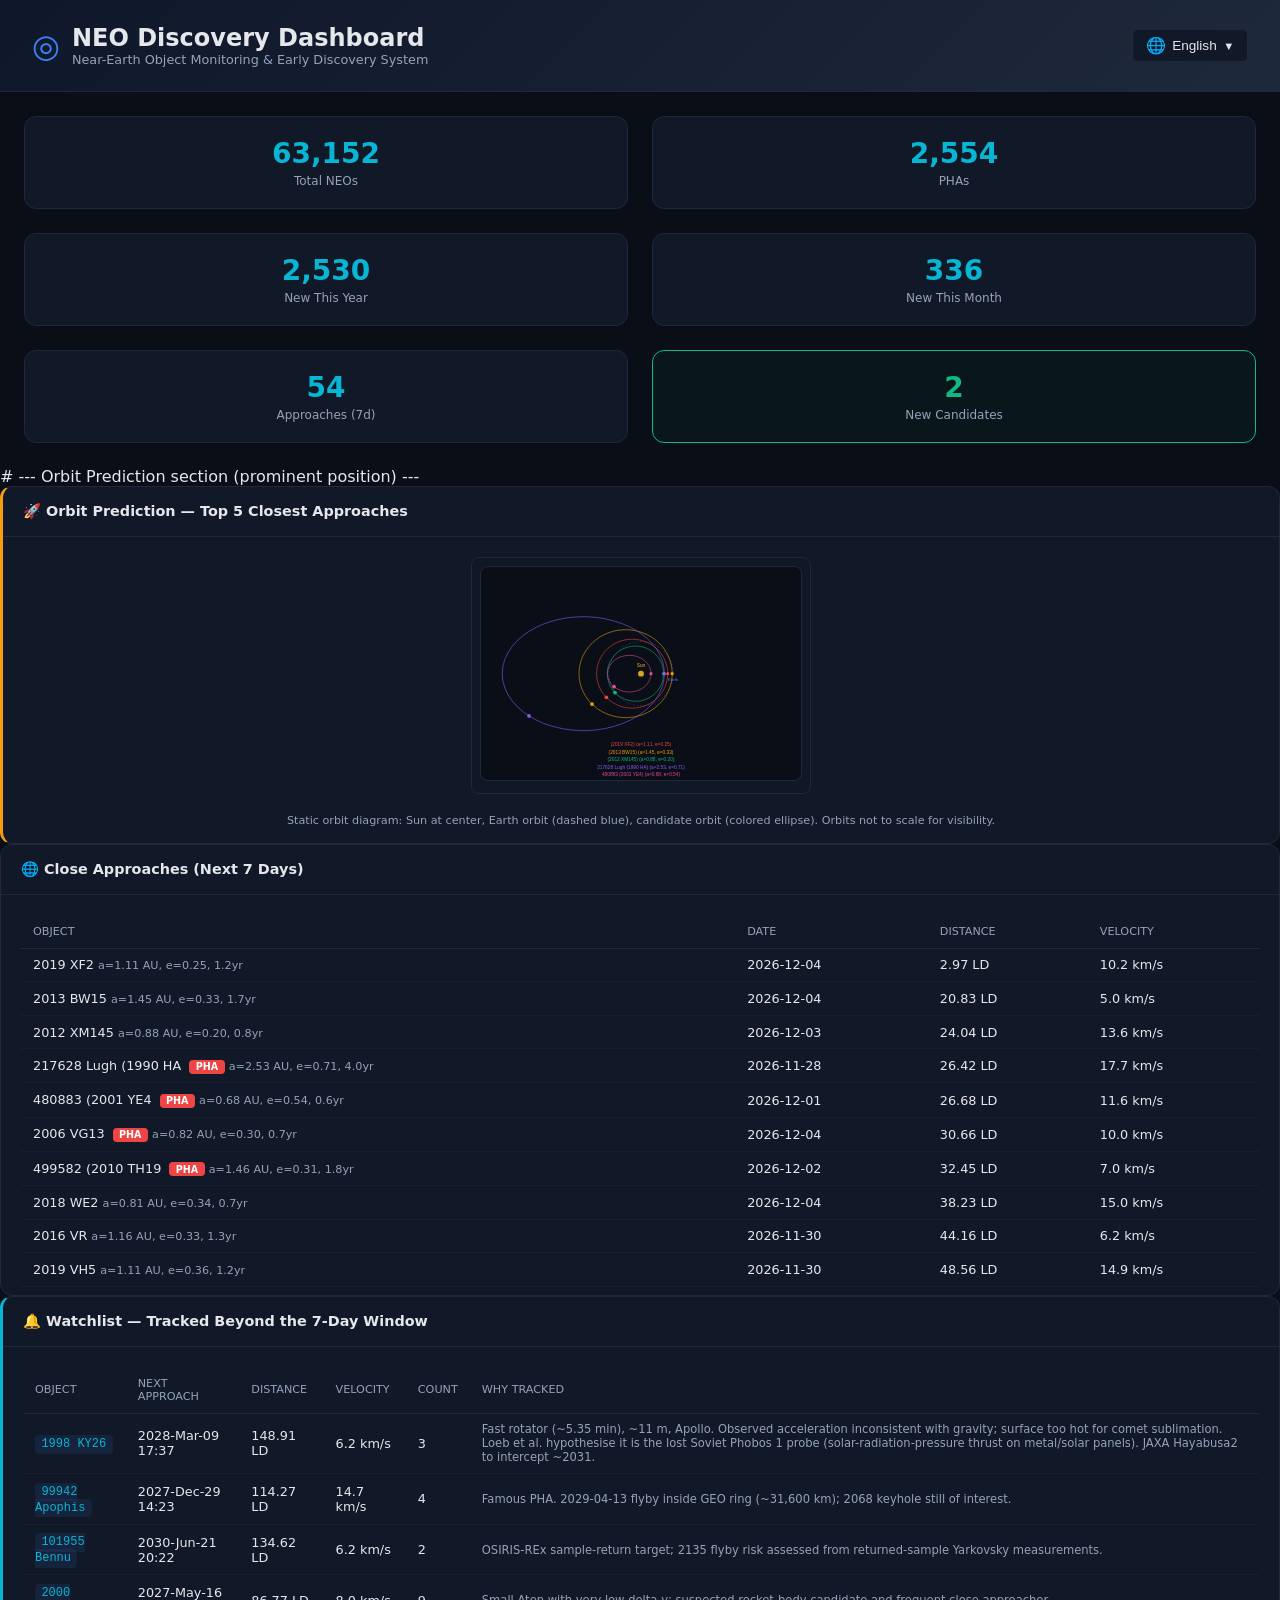
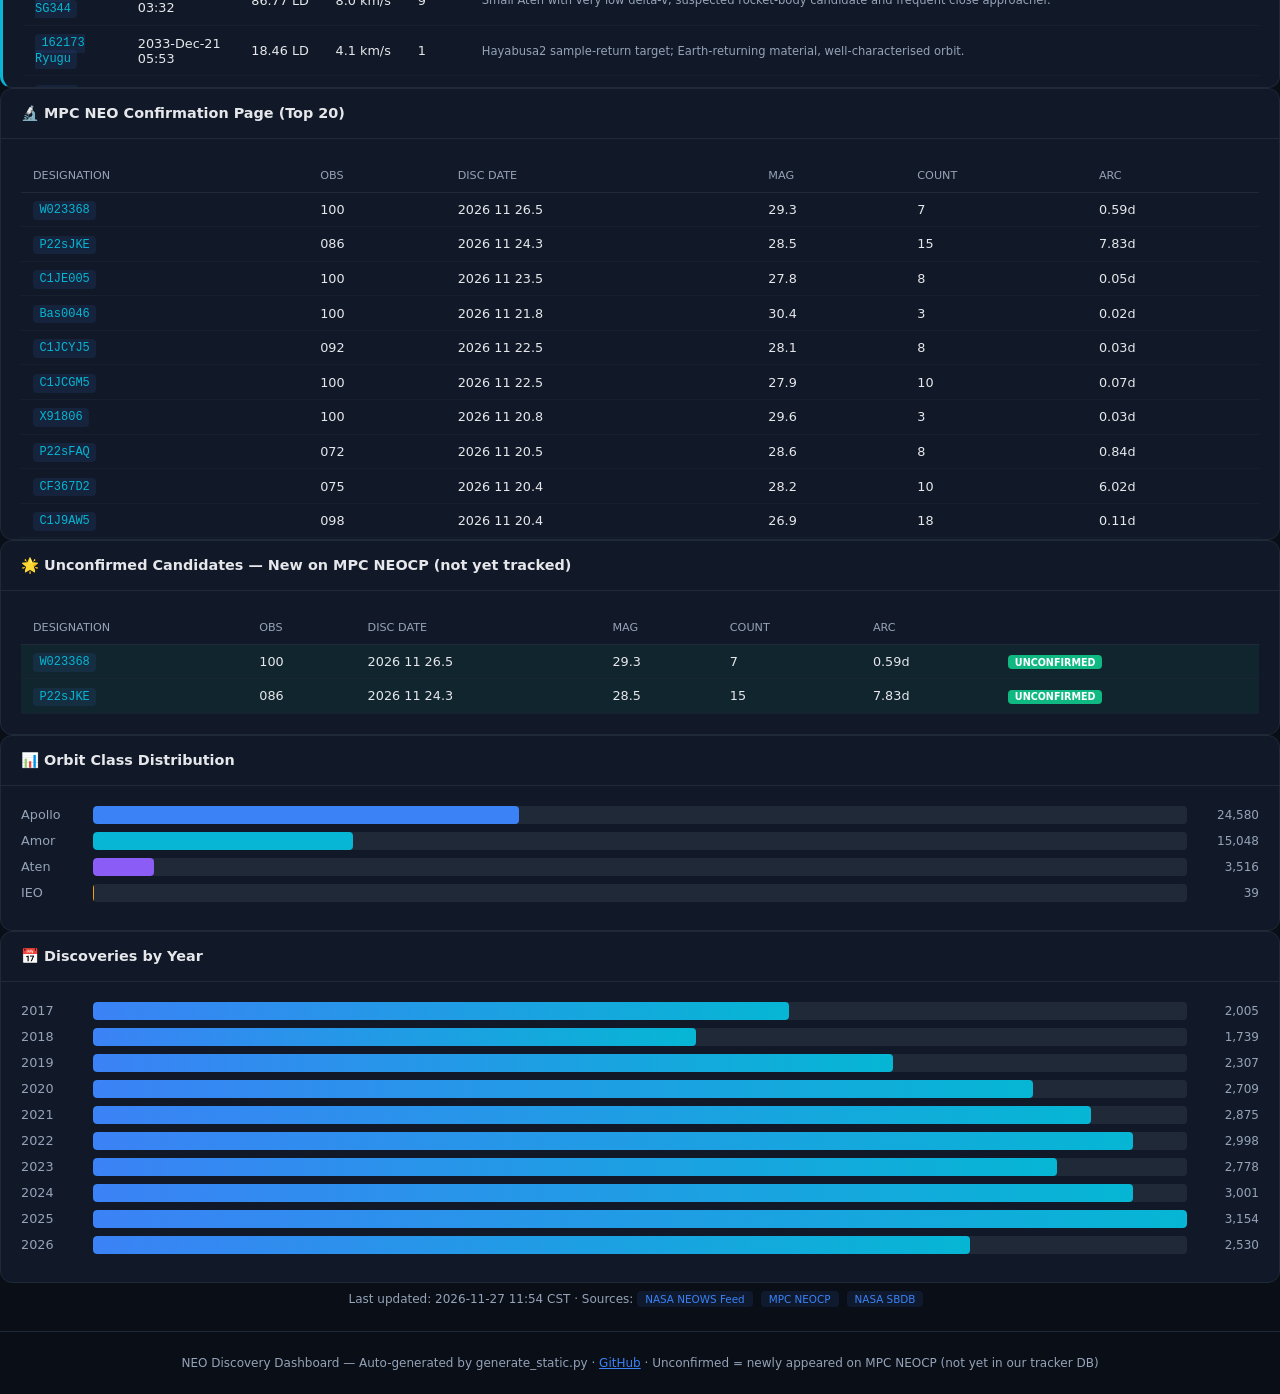
==== commit cde1e367: "deploy: dashboard update 2026-11-27 03:54" ====
--- a/index.html
+++ b/index.html
@@ -138,7 +138,7 @@
     <div class="dashboard">
             
         <div class="stat-card">
-            <div class="stat-value">63,143</div>
+            <div class="stat-value">63,152</div>
             <div class="stat-label"><span class="lang" data-lang="en">Total NEOs</span><span class="lang" data-lang="zh">近地天体总数</span><span class="lang" data-lang="ru">Всего NEO</span><span class="lang" data-lang="fr">Total NEO</span><span class="lang" data-lang="ar">إجمالي NEO</span><span class="lang" data-lang="hi">कुल NEO</span></div>
         </div>
         <div class="stat-card">
@@ -154,7 +154,7 @@
             <div class="stat-label"><span class="lang" data-lang="en">New This Month</span><span class="lang" data-lang="zh">本月新增</span><span class="lang" data-lang="ru">Новых в этом месяце</span><span class="lang" data-lang="fr">Nouveaux ce mois</span><span class="lang" data-lang="ar">جديد هذا الشهر</span><span class="lang" data-lang="hi">इस महीने नए</span></div>
         </div>
         <div class="stat-card">
-            <div class="stat-value">47</div>
+            <div class="stat-value">54</div>
             <div class="stat-label"><span class="lang" data-lang="en">Approaches (7d)</span><span class="lang" data-lang="zh">接近事件 (7天)</span><span class="lang" data-lang="ru">Сближения (7 дней)</span><span class="lang" data-lang="fr">Approches (7 jours)</span><span class="lang" data-lang="ar">اقترابات (7 أيام)</span><span class="lang" data-lang="hi">अप्रोच (7 दिन)</span></div>
         </div>
         <div class="stat-card stat-highlight">
@@ -176,31 +176,31 @@
 <circle cx="360.2" cy="200" r="3" fill="#3b82f6"><animateMotion dur="20s" repeatCount="indefinite" rotate="0"><mpath href="#earth-orbit"/></animateMotion></circle>
 <path id="earth-orbit" d="M 360.2 200 A 60.2 60.2 0 1 1 360.2 200 A 60.2 60.2 0 1 1 360.2 200" fill="none" stroke="none"/>
 <text x="360.2" y="214" text-anchor="middle" fill="#3b82f6" font-size="8" font-family="sans-serif">Earth</text>
-<polyline points="342.4,200.0 342.3,202.2 342.2,204.4 342.0,206.6 341.6,208.8 341.2,211.0 340.6,213.2 340.0,215.4 339.3,217.5 338.5,219.6 337.5,221.7 336.5,223.7 335.4,225.7 334.2,227.7 332.9,229.6 331.5,231.5 330.0,233.3 328.4,235.1 326.7,236.8 325.0,238.4 323.1,240.0 321.1,241.5 319.1,242.9 317.0,244.2 314.8,245.5 312.5,246.6 310.1,247.7 307.7,248.6 305.2,249.4 302.6,250.1 300.0,250.7 297.3,251.2 294.6,251.5 291.8,251.7 289.0,251.7 286.2,251.6 283.3,251.4 280.4,250.9 277.6,250.4 274.7,249.6 271.9,248.7 269.1,247.6 266.3,246.4 263.6,245.0 260.9,243.4 258.3,241.7 255.9,239.7 253.5,237.7 251.2,235.4 249.1,233.1 247.1,230.6 245.2,227.9 243.5,225.1 242.0,222.3 240.7,219.3 239.5,216.2 238.6,213.1 237.8,209.8 237.3,206.6 237.0,203.3 236.9,200.0 237.0,196.7 237.3,193.4 237.8,190.2 238.6,186.9 239.5,183.8 240.7,180.7 242.0,177.7 243.5,174.9 245.2,172.1 247.1,169.4 249.1,166.9 251.2,164.6 253.5,162.3 255.9,160.3 258.3,158.3 260.9,156.6 263.6,155.0 266.3,153.6 269.1,152.4 271.9,151.3 274.7,150.4 277.6,149.6 280.4,149.1 283.3,148.6 286.2,148.4 289.0,148.3 291.8,148.3 294.6,148.5 297.3,148.8 300.0,149.3 302.6,149.9 305.2,150.6 307.7,151.4 310.1,152.3 312.5,153.4 314.8,154.5 317.0,155.8 319.1,157.1 321.1,158.5 323.1,160.0 325.0,161.6 326.7,163.2 328.4,164.9 330.0,166.7 331.5,168.5 332.9,170.4 334.2,172.3 335.4,174.3 336.5,176.3 337.5,178.3 338.5,180.4 339.3,182.5 340.0,184.6 340.6,186.8 341.2,189.0 341.6,191.2 342.0,193.4 342.2,195.6 342.3,197.8 342.4,200.0" fill="none" stroke="#ef4444" stroke-width="1.2" opacity="0.9"/>
-<circle cx="0" cy="0" r="3.5" fill="#ef4444"><animateMotion dur="6s" repeatCount="indefinite" rotate="0"><mpath href="#orbit-path-3621568"/></animateMotion></circle>
+<polyline points="350.1,200.0 350.1,202.6 349.9,205.2 349.6,207.9 349.2,210.5 348.7,213.1 348.1,215.6 347.4,218.2 346.6,220.7 345.6,223.3 344.6,225.7 343.4,228.2 342.2,230.6 340.8,233.0 339.3,235.3 337.6,237.6 335.9,239.9 334.1,242.1 332.1,244.2 330.0,246.2 327.8,248.2 325.5,250.1 323.1,251.9 320.6,253.6 318.0,255.3 315.2,256.8 312.4,258.2 309.4,259.5 306.4,260.6 303.2,261.7 300.0,262.6 296.7,263.3 293.3,263.9 289.8,264.3 286.3,264.5 282.7,264.6 279.1,264.4 275.4,264.1 271.7,263.6 268.0,262.8 264.3,261.9 260.6,260.7 256.9,259.3 253.3,257.6 249.8,255.8 246.3,253.7 243.0,251.3 239.8,248.8 236.7,246.0 233.7,243.0 231.0,239.8 228.4,236.5 226.1,232.9 224.0,229.2 222.1,225.3 220.5,221.3 219.2,217.2 218.1,213.0 217.4,208.7 216.9,204.4 216.8,200.0 216.9,195.6 217.4,191.3 218.1,187.0 219.2,182.8 220.5,178.7 222.1,174.7 224.0,170.8 226.1,167.1 228.4,163.5 231.0,160.2 233.7,157.0 236.7,154.0 239.8,151.2 243.0,148.7 246.3,146.3 249.8,144.2 253.3,142.4 256.9,140.7 260.6,139.3 264.3,138.1 268.0,137.2 271.7,136.4 275.4,135.9 279.1,135.6 282.7,135.4 286.3,135.5 289.8,135.7 293.3,136.1 296.7,136.7 300.0,137.4 303.2,138.3 306.4,139.4 309.4,140.5 312.4,141.8 315.2,143.2 318.0,144.7 320.6,146.4 323.1,148.1 325.5,149.9 327.8,151.8 330.0,153.8 332.1,155.8 334.1,157.9 335.9,160.1 337.6,162.4 339.3,164.7 340.8,167.0 342.2,169.4 343.4,171.8 344.6,174.3 345.6,176.7 346.6,179.3 347.4,181.8 348.1,184.4 348.7,186.9 349.2,189.5 349.6,192.1 349.9,194.8 350.1,197.4 350.1,200.0" fill="none" stroke="#ef4444" stroke-width="1.2" opacity="0.9"/>
+<circle cx="0" cy="0" r="3.5" fill="#ef4444"><animateMotion dur="6s" repeatCount="indefinite" rotate="0"><mpath href="#orbit-path-3906633"/></animateMotion></circle>
+<path id="orbit-path-3906633" d="M 350.1,200.0 L 350.1,202.6 L 349.9,205.2 L 349.6,207.9 L 349.2,210.5 L 348.7,213.1 L 348.1,215.6 L 347.4,218.2 L 346.6,220.7 L 345.6,223.3 L 344.6,225.7 L 343.4,228.2 L 342.2,230.6 L 340.8,233.0 L 339.3,235.3 L 337.6,237.6 L 335.9,239.9 L 334.1,242.1 L 332.1,244.2 L 330.0,246.2 L 327.8,248.2 L 325.5,250.1 L 323.1,251.9 L 320.6,253.6 L 318.0,255.3 L 315.2,256.8 L 312.4,258.2 L 309.4,259.5 L 306.4,260.6 L 303.2,261.7 L 300.0,262.6 L 296.7,263.3 L 293.3,263.9 L 289.8,264.3 L 286.3,264.5 L 282.7,264.6 L 279.1,264.4 L 275.4,264.1 L 271.7,263.6 L 268.0,262.8 L 264.3,261.9 L 260.6,260.7 L 256.9,259.3 L 253.3,257.6 L 249.8,255.8 L 246.3,253.7 L 243.0,251.3 L 239.8,248.8 L 236.7,246.0 L 233.7,243.0 L 231.0,239.8 L 228.4,236.5 L 226.1,232.9 L 224.0,229.2 L 222.1,225.3 L 220.5,221.3 L 219.2,217.2 L 218.1,213.0 L 217.4,208.7 L 216.9,204.4 L 216.8,200.0 L 216.9,195.6 L 217.4,191.3 L 218.1,187.0 L 219.2,182.8 L 220.5,178.7 L 222.1,174.7 L 224.0,170.8 L 226.1,167.1 L 228.4,163.5 L 231.0,160.2 L 233.7,157.0 L 236.7,154.0 L 239.8,151.2 L 243.0,148.7 L 246.3,146.3 L 249.8,144.2 L 253.3,142.4 L 256.9,140.7 L 260.6,139.3 L 264.3,138.1 L 268.0,137.2 L 271.7,136.4 L 275.4,135.9 L 279.1,135.6 L 282.7,135.4 L 286.3,135.5 L 289.8,135.7 L 293.3,136.1 L 296.7,136.7 L 300.0,137.4 L 303.2,138.3 L 306.4,139.4 L 309.4,140.5 L 312.4,141.8 L 315.2,143.2 L 318.0,144.7 L 320.6,146.4 L 323.1,148.1 L 325.5,149.9 L 327.8,151.8 L 330.0,153.8 L 332.1,155.8 L 334.1,157.9 L 335.9,160.1 L 337.6,162.4 L 339.3,164.7 L 340.8,167.0 L 342.2,169.4 L 343.4,171.8 L 344.6,174.3 L 345.6,176.7 L 346.6,179.3 L 347.4,181.8 L 348.1,184.4 L 348.7,186.9 L 349.2,189.5 L 349.6,192.1 L 349.9,194.8 L 350.1,197.4 L 350.1,200.0" fill="none" stroke="none"/>
+<circle cx="350.1" cy="200.0" r="3" fill="#ef4444"/>
+<text x="300" y="336" text-anchor="middle" fill="#ef4444" font-size="9" font-family="sans-serif">(2019 XF2) (a=1.11, e=0.25)</text>
+<polyline points="358.4,200.0 358.4,203.1 358.2,206.1 357.9,209.2 357.5,212.2 356.9,215.3 356.3,218.3 355.5,221.3 354.6,224.3 353.5,227.3 352.3,230.2 351.1,233.2 349.6,236.1 348.1,238.9 346.4,241.8 344.6,244.6 342.6,247.3 340.5,250.0 338.3,252.7 335.9,255.3 333.4,257.8 330.7,260.2 327.9,262.6 324.9,264.9 321.8,267.1 318.5,269.2 315.1,271.2 311.6,273.0 307.9,274.8 304.0,276.3 300.0,277.8 295.9,279.0 291.6,280.1 287.2,281.0 282.6,281.7 278.0,282.2 273.2,282.4 268.4,282.4 263.4,282.1 258.5,281.5 253.4,280.7 248.3,279.6 243.2,278.1 238.2,276.3 233.2,274.2 228.2,271.8 223.4,269.0 218.6,265.9 214.1,262.4 209.7,258.6 205.6,254.5 201.7,250.1 198.2,245.3 194.9,240.3 192.1,235.1 189.6,229.6 187.5,223.9 185.9,218.1 184.7,212.1 184.0,206.1 183.8,200.0 184.0,193.9 184.7,187.9 185.9,181.9 187.5,176.1 189.6,170.4 192.1,164.9 194.9,159.7 198.2,154.7 201.7,149.9 205.6,145.5 209.7,141.4 214.1,137.6 218.6,134.1 223.4,131.0 228.2,128.2 233.2,125.8 238.2,123.7 243.2,121.9 248.3,120.4 253.4,119.3 258.5,118.5 263.4,117.9 268.4,117.6 273.2,117.6 278.0,117.8 282.6,118.3 287.2,119.0 291.6,119.9 295.9,121.0 300.0,122.2 304.0,123.7 307.9,125.2 311.6,127.0 315.1,128.8 318.5,130.8 321.8,132.9 324.9,135.1 327.9,137.4 330.7,139.8 333.4,142.2 335.9,144.7 338.3,147.3 340.5,150.0 342.6,152.7 344.6,155.4 346.4,158.2 348.1,161.1 349.6,163.9 351.1,166.8 352.3,169.8 353.5,172.7 354.6,175.7 355.5,178.7 356.3,181.7 356.9,184.7 357.5,187.8 357.9,190.8 358.2,193.9 358.4,196.9 358.4,200.0" fill="none" stroke="#f59e0b" stroke-width="1.2" opacity="0.9"/>
+<circle cx="0" cy="0" r="3.5" fill="#f59e0b"><animateMotion dur="6s" repeatCount="indefinite" rotate="0"><mpath href="#orbit-path-3624598"/></animateMotion></circle>
+<path id="orbit-path-3624598" d="M 358.4,200.0 L 358.4,203.1 L 358.2,206.1 L 357.9,209.2 L 357.5,212.2 L 356.9,215.3 L 356.3,218.3 L 355.5,221.3 L 354.6,224.3 L 353.5,227.3 L 352.3,230.2 L 351.1,233.2 L 349.6,236.1 L 348.1,238.9 L 346.4,241.8 L 344.6,244.6 L 342.6,247.3 L 340.5,250.0 L 338.3,252.7 L 335.9,255.3 L 333.4,257.8 L 330.7,260.2 L 327.9,262.6 L 324.9,264.9 L 321.8,267.1 L 318.5,269.2 L 315.1,271.2 L 311.6,273.0 L 307.9,274.8 L 304.0,276.3 L 300.0,277.8 L 295.9,279.0 L 291.6,280.1 L 287.2,281.0 L 282.6,281.7 L 278.0,282.2 L 273.2,282.4 L 268.4,282.4 L 263.4,282.1 L 258.5,281.5 L 253.4,280.7 L 248.3,279.6 L 243.2,278.1 L 238.2,276.3 L 233.2,274.2 L 228.2,271.8 L 223.4,269.0 L 218.6,265.9 L 214.1,262.4 L 209.7,258.6 L 205.6,254.5 L 201.7,250.1 L 198.2,245.3 L 194.9,240.3 L 192.1,235.1 L 189.6,229.6 L 187.5,223.9 L 185.9,218.1 L 184.7,212.1 L 184.0,206.1 L 183.8,200.0 L 184.0,193.9 L 184.7,187.9 L 185.9,181.9 L 187.5,176.1 L 189.6,170.4 L 192.1,164.9 L 194.9,159.7 L 198.2,154.7 L 201.7,149.9 L 205.6,145.5 L 209.7,141.4 L 214.1,137.6 L 218.6,134.1 L 223.4,131.0 L 228.2,128.2 L 233.2,125.8 L 238.2,123.7 L 243.2,121.9 L 248.3,120.4 L 253.4,119.3 L 258.5,118.5 L 263.4,117.9 L 268.4,117.6 L 273.2,117.6 L 278.0,117.8 L 282.6,118.3 L 287.2,119.0 L 291.6,119.9 L 295.9,121.0 L 300.0,122.2 L 304.0,123.7 L 307.9,125.2 L 311.6,127.0 L 315.1,128.8 L 318.5,130.8 L 321.8,132.9 L 324.9,135.1 L 327.9,137.4 L 330.7,139.8 L 333.4,142.2 L 335.9,144.7 L 338.3,147.3 L 340.5,150.0 L 342.6,152.7 L 344.6,155.4 L 346.4,158.2 L 348.1,161.1 L 349.6,163.9 L 351.1,166.8 L 352.3,169.8 L 353.5,172.7 L 354.6,175.7 L 355.5,178.7 L 356.3,181.7 L 356.9,184.7 L 357.5,187.8 L 357.9,190.8 L 358.2,193.9 L 358.4,196.9 L 358.4,200.0" fill="none" stroke="none"/>
+<circle cx="358.4" cy="200.0" r="3" fill="#f59e0b"/>
+<text x="300" y="350" text-anchor="middle" fill="#f59e0b" font-size="9" font-family="sans-serif">(2013 BW15) (a=1.45, e=0.33)</text>
+<polyline points="342.4,200.0 342.3,202.2 342.2,204.4 342.0,206.6 341.6,208.8 341.2,211.0 340.6,213.2 340.0,215.4 339.3,217.5 338.5,219.6 337.5,221.7 336.5,223.7 335.4,225.7 334.2,227.7 332.9,229.6 331.5,231.5 330.0,233.3 328.4,235.1 326.7,236.8 325.0,238.4 323.1,240.0 321.1,241.5 319.1,242.9 317.0,244.2 314.8,245.5 312.5,246.6 310.1,247.7 307.7,248.6 305.2,249.4 302.6,250.1 300.0,250.7 297.3,251.2 294.6,251.5 291.8,251.7 289.0,251.7 286.2,251.6 283.3,251.4 280.4,250.9 277.6,250.4 274.7,249.6 271.9,248.7 269.1,247.6 266.3,246.4 263.6,245.0 260.9,243.4 258.3,241.7 255.9,239.7 253.5,237.7 251.2,235.4 249.1,233.1 247.1,230.6 245.2,227.9 243.5,225.1 242.0,222.3 240.7,219.3 239.5,216.2 238.6,213.1 237.8,209.8 237.3,206.6 237.0,203.3 236.9,200.0 237.0,196.7 237.3,193.4 237.8,190.2 238.6,186.9 239.5,183.8 240.7,180.7 242.0,177.7 243.5,174.9 245.2,172.1 247.1,169.4 249.1,166.9 251.2,164.6 253.5,162.3 255.9,160.3 258.3,158.3 260.9,156.6 263.6,155.0 266.3,153.6 269.1,152.4 271.9,151.3 274.7,150.4 277.6,149.6 280.4,149.1 283.3,148.6 286.2,148.4 289.0,148.3 291.8,148.3 294.6,148.5 297.3,148.8 300.0,149.3 302.6,149.9 305.2,150.6 307.7,151.4 310.1,152.3 312.5,153.4 314.8,154.5 317.0,155.8 319.1,157.1 321.1,158.5 323.1,160.0 325.0,161.6 326.7,163.2 328.4,164.9 330.0,166.7 331.5,168.5 332.9,170.4 334.2,172.3 335.4,174.3 336.5,176.3 337.5,178.3 338.5,180.4 339.3,182.5 340.0,184.6 340.6,186.8 341.2,189.0 341.6,191.2 342.0,193.4 342.2,195.6 342.3,197.8 342.4,200.0" fill="none" stroke="#10b981" stroke-width="1.2" opacity="0.9"/>
+<circle cx="0" cy="0" r="3.5" fill="#10b981"><animateMotion dur="6s" repeatCount="indefinite" rotate="0"><mpath href="#orbit-path-3621568"/></animateMotion></circle>
 <path id="orbit-path-3621568" d="M 342.4,200.0 L 342.3,202.2 L 342.2,204.4 L 342.0,206.6 L 341.6,208.8 L 341.2,211.0 L 340.6,213.2 L 340.0,215.4 L 339.3,217.5 L 338.5,219.6 L 337.5,221.7 L 336.5,223.7 L 335.4,225.7 L 334.2,227.7 L 332.9,229.6 L 331.5,231.5 L 330.0,233.3 L 328.4,235.1 L 326.7,236.8 L 325.0,238.4 L 323.1,240.0 L 321.1,241.5 L 319.1,242.9 L 317.0,244.2 L 314.8,245.5 L 312.5,246.6 L 310.1,247.7 L 307.7,248.6 L 305.2,249.4 L 302.6,250.1 L 300.0,250.7 L 297.3,251.2 L 294.6,251.5 L 291.8,251.7 L 289.0,251.7 L 286.2,251.6 L 283.3,251.4 L 280.4,250.9 L 277.6,250.4 L 274.7,249.6 L 271.9,248.7 L 269.1,247.6 L 266.3,246.4 L 263.6,245.0 L 260.9,243.4 L 258.3,241.7 L 255.9,239.7 L 253.5,237.7 L 251.2,235.4 L 249.1,233.1 L 247.1,230.6 L 245.2,227.9 L 243.5,225.1 L 242.0,222.3 L 240.7,219.3 L 239.5,216.2 L 238.6,213.1 L 237.8,209.8 L 237.3,206.6 L 237.0,203.3 L 236.9,200.0 L 237.0,196.7 L 237.3,193.4 L 237.8,190.2 L 238.6,186.9 L 239.5,183.8 L 240.7,180.7 L 242.0,177.7 L 243.5,174.9 L 245.2,172.1 L 247.1,169.4 L 249.1,166.9 L 251.2,164.6 L 253.5,162.3 L 255.9,160.3 L 258.3,158.3 L 260.9,156.6 L 263.6,155.0 L 266.3,153.6 L 269.1,152.4 L 271.9,151.3 L 274.7,150.4 L 277.6,149.6 L 280.4,149.1 L 283.3,148.6 L 286.2,148.4 L 289.0,148.3 L 291.8,148.3 L 294.6,148.5 L 297.3,148.8 L 300.0,149.3 L 302.6,149.9 L 305.2,150.6 L 307.7,151.4 L 310.1,152.3 L 312.5,153.4 L 314.8,154.5 L 317.0,155.8 L 319.1,157.1 L 321.1,158.5 L 323.1,160.0 L 325.0,161.6 L 326.7,163.2 L 328.4,164.9 L 330.0,166.7 L 331.5,168.5 L 332.9,170.4 L 334.2,172.3 L 335.4,174.3 L 336.5,176.3 L 337.5,178.3 L 338.5,180.4 L 339.3,182.5 L 340.0,184.6 L 340.6,186.8 L 341.2,189.0 L 341.6,191.2 L 342.0,193.4 L 342.2,195.6 L 342.3,197.8 L 342.4,200.0" fill="none" stroke="none"/>
-<circle cx="342.4" cy="200.0" r="3" fill="#ef4444"/>
-<text x="300" y="336" text-anchor="middle" fill="#ef4444" font-size="9" font-family="sans-serif">(2012 XM145) (a=0.88, e=0.20)</text>
-<polyline points="343.8,200.0 343.8,202.3 343.7,204.6 343.5,206.9 343.2,209.2 342.9,211.5 342.5,213.8 342.1,216.1 341.5,218.5 340.9,220.8 340.2,223.2 339.4,225.6 338.5,228.0 337.5,230.4 336.4,232.8 335.3,235.3 334.0,237.7 332.6,240.2 331.1,242.8 329.4,245.3 327.7,247.9 325.7,250.5 323.7,253.1 321.4,255.8 319.0,258.5 316.4,261.2 313.6,263.9 310.6,266.6 307.3,269.4 303.8,272.2 300.0,275.0 295.9,277.8 291.5,280.6 286.8,283.3 281.7,286.1 276.2,288.8 270.3,291.4 263.9,294.0 257.1,296.4 249.7,298.7 241.8,300.8 233.3,302.7 224.2,304.3 214.5,305.6 204.2,306.4 193.2,306.8 181.7,306.5 169.6,305.6 157.0,303.9 144.0,301.3 130.7,297.8 117.3,293.1 104.1,287.2 91.3,280.1 79.2,271.7 68.2,262.1 58.5,251.3 50.6,239.5 44.7,226.8 41.0,213.6 39.8,200.0 41.0,186.4 44.7,173.2 50.6,160.5 58.5,148.7 68.2,137.9 79.2,128.3 91.3,119.9 104.1,112.8 117.3,106.9 130.7,102.2 144.0,98.7 157.0,96.1 169.6,94.4 181.7,93.5 193.2,93.2 204.2,93.6 214.5,94.4 224.2,95.7 233.3,97.3 241.8,99.2 249.7,101.3 257.1,103.6 263.9,106.0 270.3,108.6 276.2,111.2 281.7,113.9 286.8,116.7 291.5,119.4 295.9,122.2 300.0,125.0 303.8,127.8 307.3,130.6 310.6,133.4 313.6,136.1 316.4,138.8 319.0,141.5 321.4,144.2 323.7,146.9 325.7,149.5 327.7,152.1 329.4,154.7 331.1,157.2 332.6,159.8 334.0,162.3 335.3,164.7 336.4,167.2 337.5,169.6 338.5,172.0 339.4,174.4 340.2,176.8 340.9,179.2 341.5,181.5 342.1,183.9 342.5,186.2 342.9,188.5 343.2,190.8 343.5,193.1 343.7,195.4 343.8,197.7 343.8,200.0" fill="none" stroke="#f59e0b" stroke-width="1.2" opacity="0.9"/>
-<circle cx="0" cy="0" r="3.5" fill="#f59e0b"><animateMotion dur="6s" repeatCount="indefinite" rotate="0"><mpath href="#orbit-path-2217628"/></animateMotion></circle>
+<circle cx="342.4" cy="200.0" r="3" fill="#10b981"/>
+<text x="300" y="364" text-anchor="middle" fill="#10b981" font-size="9" font-family="sans-serif">(2012 XM145) (a=0.88, e=0.20)</text>
+<polyline points="343.8,200.0 343.8,202.3 343.7,204.6 343.5,206.9 343.2,209.2 342.9,211.5 342.5,213.8 342.1,216.1 341.5,218.5 340.9,220.8 340.2,223.2 339.4,225.6 338.5,228.0 337.5,230.4 336.4,232.8 335.3,235.3 334.0,237.7 332.6,240.2 331.1,242.8 329.4,245.3 327.7,247.9 325.7,250.5 323.7,253.1 321.4,255.8 319.0,258.5 316.4,261.2 313.6,263.9 310.6,266.6 307.3,269.4 303.8,272.2 300.0,275.0 295.9,277.8 291.5,280.6 286.8,283.3 281.7,286.1 276.2,288.8 270.3,291.4 263.9,294.0 257.1,296.4 249.7,298.7 241.8,300.8 233.3,302.7 224.2,304.3 214.5,305.6 204.2,306.4 193.2,306.8 181.7,306.5 169.6,305.6 157.0,303.9 144.0,301.3 130.7,297.8 117.3,293.1 104.1,287.2 91.3,280.1 79.2,271.7 68.2,262.1 58.5,251.3 50.6,239.5 44.7,226.8 41.0,213.6 39.8,200.0 41.0,186.4 44.7,173.2 50.6,160.5 58.5,148.7 68.2,137.9 79.2,128.3 91.3,119.9 104.1,112.8 117.3,106.9 130.7,102.2 144.0,98.7 157.0,96.1 169.6,94.4 181.7,93.5 193.2,93.2 204.2,93.6 214.5,94.4 224.2,95.7 233.3,97.3 241.8,99.2 249.7,101.3 257.1,103.6 263.9,106.0 270.3,108.6 276.2,111.2 281.7,113.9 286.8,116.7 291.5,119.4 295.9,122.2 300.0,125.0 303.8,127.8 307.3,130.6 310.6,133.4 313.6,136.1 316.4,138.8 319.0,141.5 321.4,144.2 323.7,146.9 325.7,149.5 327.7,152.1 329.4,154.7 331.1,157.2 332.6,159.8 334.0,162.3 335.3,164.7 336.4,167.2 337.5,169.6 338.5,172.0 339.4,174.4 340.2,176.8 340.9,179.2 341.5,181.5 342.1,183.9 342.5,186.2 342.9,188.5 343.2,190.8 343.5,193.1 343.7,195.4 343.8,197.7 343.8,200.0" fill="none" stroke="#8b5cf6" stroke-width="1.2" opacity="0.9"/>
+<circle cx="0" cy="0" r="3.5" fill="#8b5cf6"><animateMotion dur="6s" repeatCount="indefinite" rotate="0"><mpath href="#orbit-path-2217628"/></animateMotion></circle>
 <path id="orbit-path-2217628" d="M 343.8,200.0 L 343.8,202.3 L 343.7,204.6 L 343.5,206.9 L 343.2,209.2 L 342.9,211.5 L 342.5,213.8 L 342.1,216.1 L 341.5,218.5 L 340.9,220.8 L 340.2,223.2 L 339.4,225.6 L 338.5,228.0 L 337.5,230.4 L 336.4,232.8 L 335.3,235.3 L 334.0,237.7 L 332.6,240.2 L 331.1,242.8 L 329.4,245.3 L 327.7,247.9 L 325.7,250.5 L 323.7,253.1 L 321.4,255.8 L 319.0,258.5 L 316.4,261.2 L 313.6,263.9 L 310.6,266.6 L 307.3,269.4 L 303.8,272.2 L 300.0,275.0 L 295.9,277.8 L 291.5,280.6 L 286.8,283.3 L 281.7,286.1 L 276.2,288.8 L 270.3,291.4 L 263.9,294.0 L 257.1,296.4 L 249.7,298.7 L 241.8,300.8 L 233.3,302.7 L 224.2,304.3 L 214.5,305.6 L 204.2,306.4 L 193.2,306.8 L 181.7,306.5 L 169.6,305.6 L 157.0,303.9 L 144.0,301.3 L 130.7,297.8 L 117.3,293.1 L 104.1,287.2 L 91.3,280.1 L 79.2,271.7 L 68.2,262.1 L 58.5,251.3 L 50.6,239.5 L 44.7,226.8 L 41.0,213.6 L 39.8,200.0 L 41.0,186.4 L 44.7,173.2 L 50.6,160.5 L 58.5,148.7 L 68.2,137.9 L 79.2,128.3 L 91.3,119.9 L 104.1,112.8 L 117.3,106.9 L 130.7,102.2 L 144.0,98.7 L 157.0,96.1 L 169.6,94.4 L 181.7,93.5 L 193.2,93.2 L 204.2,93.6 L 214.5,94.4 L 224.2,95.7 L 233.3,97.3 L 241.8,99.2 L 249.7,101.3 L 257.1,103.6 L 263.9,106.0 L 270.3,108.6 L 276.2,111.2 L 281.7,113.9 L 286.8,116.7 L 291.5,119.4 L 295.9,122.2 L 300.0,125.0 L 303.8,127.8 L 307.3,130.6 L 310.6,133.4 L 313.6,136.1 L 316.4,138.8 L 319.0,141.5 L 321.4,144.2 L 323.7,146.9 L 325.7,149.5 L 327.7,152.1 L 329.4,154.7 L 331.1,157.2 L 332.6,159.8 L 334.0,162.3 L 335.3,164.7 L 336.4,167.2 L 337.5,169.6 L 338.5,172.0 L 339.4,174.4 L 340.2,176.8 L 340.9,179.2 L 341.5,181.5 L 342.1,183.9 L 342.5,186.2 L 342.9,188.5 L 343.2,190.8 L 343.5,193.1 L 343.7,195.4 L 343.8,197.7 L 343.8,200.0" fill="none" stroke="none"/>
-<circle cx="343.8" cy="200.0" r="3" fill="#f59e0b"/>
-<text x="300" y="350" text-anchor="middle" fill="#f59e0b" font-size="9" font-family="sans-serif">217628 Lugh (1990 HA) (a=2.53, e=0.71)</text>
-<polyline points="318.7,200.0 318.7,201.0 318.6,202.0 318.6,202.9 318.4,203.9 318.3,204.9 318.1,205.9 317.9,206.9 317.6,207.9 317.3,208.8 317.0,209.8 316.6,210.8 316.2,211.8 315.8,212.8 315.3,213.8 314.7,214.7 314.2,215.7 313.5,216.7 312.9,217.7 312.1,218.7 311.3,219.7 310.5,220.6 309.6,221.6 308.7,222.5 307.6,223.5 306.5,224.4 305.4,225.4 304.2,226.3 302.9,227.1 301.5,228.0 300.0,228.8 298.4,229.6 296.8,230.4 295.1,231.1 293.2,231.8 291.3,232.4 289.3,232.9 287.2,233.4 285.0,233.8 282.7,234.0 280.2,234.2 277.7,234.3 275.2,234.2 272.5,234.0 269.8,233.6 267.0,233.0 264.2,232.2 261.4,231.3 258.6,230.1 255.8,228.7 253.1,227.1 250.5,225.2 248.0,223.2 245.7,220.9 243.6,218.3 241.7,215.6 240.2,212.7 238.9,209.7 238.0,206.5 237.5,203.3 237.3,200.0 237.5,196.7 238.0,193.5 238.9,190.3 240.2,187.3 241.7,184.4 243.6,181.7 245.7,179.1 248.0,176.8 250.5,174.8 253.1,172.9 255.8,171.3 258.6,169.9 261.4,168.7 264.2,167.8 267.0,167.0 269.8,166.4 272.5,166.0 275.2,165.8 277.7,165.7 280.2,165.8 282.7,166.0 285.0,166.2 287.2,166.6 289.3,167.1 291.3,167.6 293.2,168.2 295.1,168.9 296.8,169.6 298.4,170.4 300.0,171.2 301.5,172.0 302.9,172.9 304.2,173.7 305.4,174.6 306.5,175.6 307.6,176.5 308.7,177.5 309.6,178.4 310.5,179.4 311.3,180.3 312.1,181.3 312.9,182.3 313.5,183.3 314.2,184.3 314.7,185.3 315.3,186.2 315.8,187.2 316.2,188.2 316.6,189.2 317.0,190.2 317.3,191.2 317.6,192.1 317.9,193.1 318.1,194.1 318.3,195.1 318.4,196.1 318.6,197.1 318.6,198.0 318.7,199.0 318.7,200.0" fill="none" stroke="#10b981" stroke-width="1.2" opacity="0.9"/>
-<circle cx="0" cy="0" r="3.5" fill="#10b981"><animateMotion dur="6s" repeatCount="indefinite" rotate="0"><mpath href="#orbit-path-2480883"/></animateMotion></circle>
+<circle cx="343.8" cy="200.0" r="3" fill="#8b5cf6"/>
+<text x="300" y="378" text-anchor="middle" fill="#8b5cf6" font-size="9" font-family="sans-serif">217628 Lugh (1990 HA) (a=2.53, e=0.71)</text>
+<polyline points="318.7,200.0 318.7,201.0 318.6,202.0 318.6,202.9 318.4,203.9 318.3,204.9 318.1,205.9 317.9,206.9 317.6,207.9 317.3,208.8 317.0,209.8 316.6,210.8 316.2,211.8 315.8,212.8 315.3,213.8 314.7,214.7 314.2,215.7 313.5,216.7 312.9,217.7 312.1,218.7 311.3,219.7 310.5,220.6 309.6,221.6 308.7,222.5 307.6,223.5 306.5,224.4 305.4,225.4 304.2,226.3 302.9,227.1 301.5,228.0 300.0,228.8 298.4,229.6 296.8,230.4 295.1,231.1 293.2,231.8 291.3,232.4 289.3,232.9 287.2,233.4 285.0,233.8 282.7,234.0 280.2,234.2 277.7,234.3 275.2,234.2 272.5,234.0 269.8,233.6 267.0,233.0 264.2,232.2 261.4,231.3 258.6,230.1 255.8,228.7 253.1,227.1 250.5,225.2 248.0,223.2 245.7,220.9 243.6,218.3 241.7,215.6 240.2,212.7 238.9,209.7 238.0,206.5 237.5,203.3 237.3,200.0 237.5,196.7 238.0,193.5 238.9,190.3 240.2,187.3 241.7,184.4 243.6,181.7 245.7,179.1 248.0,176.8 250.5,174.8 253.1,172.9 255.8,171.3 258.6,169.9 261.4,168.7 264.2,167.8 267.0,167.0 269.8,166.4 272.5,166.0 275.2,165.8 277.7,165.7 280.2,165.8 282.7,166.0 285.0,166.2 287.2,166.6 289.3,167.1 291.3,167.6 293.2,168.2 295.1,168.9 296.8,169.6 298.4,170.4 300.0,171.2 301.5,172.0 302.9,172.9 304.2,173.7 305.4,174.6 306.5,175.6 307.6,176.5 308.7,177.5 309.6,178.4 310.5,179.4 311.3,180.3 312.1,181.3 312.9,182.3 313.5,183.3 314.2,184.3 314.7,185.3 315.3,186.2 315.8,187.2 316.2,188.2 316.6,189.2 317.0,190.2 317.3,191.2 317.6,192.1 317.9,193.1 318.1,194.1 318.3,195.1 318.4,196.1 318.6,197.1 318.6,198.0 318.7,199.0 318.7,200.0" fill="none" stroke="#ec4899" stroke-width="1.2" opacity="0.9"/>
+<circle cx="0" cy="0" r="3.5" fill="#ec4899"><animateMotion dur="6s" repeatCount="indefinite" rotate="0"><mpath href="#orbit-path-2480883"/></animateMotion></circle>
 <path id="orbit-path-2480883" d="M 318.7,200.0 L 318.7,201.0 L 318.6,202.0 L 318.6,202.9 L 318.4,203.9 L 318.3,204.9 L 318.1,205.9 L 317.9,206.9 L 317.6,207.9 L 317.3,208.8 L 317.0,209.8 L 316.6,210.8 L 316.2,211.8 L 315.8,212.8 L 315.3,213.8 L 314.7,214.7 L 314.2,215.7 L 313.5,216.7 L 312.9,217.7 L 312.1,218.7 L 311.3,219.7 L 310.5,220.6 L 309.6,221.6 L 308.7,222.5 L 307.6,223.5 L 306.5,224.4 L 305.4,225.4 L 304.2,226.3 L 302.9,227.1 L 301.5,228.0 L 300.0,228.8 L 298.4,229.6 L 296.8,230.4 L 295.1,231.1 L 293.2,231.8 L 291.3,232.4 L 289.3,232.9 L 287.2,233.4 L 285.0,233.8 L 282.7,234.0 L 280.2,234.2 L 277.7,234.3 L 275.2,234.2 L 272.5,234.0 L 269.8,233.6 L 267.0,233.0 L 264.2,232.2 L 261.4,231.3 L 258.6,230.1 L 255.8,228.7 L 253.1,227.1 L 250.5,225.2 L 248.0,223.2 L 245.7,220.9 L 243.6,218.3 L 241.7,215.6 L 240.2,212.7 L 238.9,209.7 L 238.0,206.5 L 237.5,203.3 L 237.3,200.0 L 237.5,196.7 L 238.0,193.5 L 238.9,190.3 L 240.2,187.3 L 241.7,184.4 L 243.6,181.7 L 245.7,179.1 L 248.0,176.8 L 250.5,174.8 L 253.1,172.9 L 255.8,171.3 L 258.6,169.9 L 261.4,168.7 L 264.2,167.8 L 267.0,167.0 L 269.8,166.4 L 272.5,166.0 L 275.2,165.8 L 277.7,165.7 L 280.2,165.8 L 282.7,166.0 L 285.0,166.2 L 287.2,166.6 L 289.3,167.1 L 291.3,167.6 L 293.2,168.2 L 295.1,168.9 L 296.8,169.6 L 298.4,170.4 L 300.0,171.2 L 301.5,172.0 L 302.9,172.9 L 304.2,173.7 L 305.4,174.6 L 306.5,175.6 L 307.6,176.5 L 308.7,177.5 L 309.6,178.4 L 310.5,179.4 L 311.3,180.3 L 312.1,181.3 L 312.9,182.3 L 313.5,183.3 L 314.2,184.3 L 314.7,185.3 L 315.3,186.2 L 315.8,187.2 L 316.2,188.2 L 316.6,189.2 L 317.0,190.2 L 317.3,191.2 L 317.6,192.1 L 317.9,193.1 L 318.1,194.1 L 318.3,195.1 L 318.4,196.1 L 318.6,197.1 L 318.6,198.0 L 318.7,199.0 L 318.7,200.0" fill="none" stroke="none"/>
-<circle cx="318.7" cy="200.0" r="3" fill="#10b981"/>
-<text x="300" y="364" text-anchor="middle" fill="#10b981" font-size="9" font-family="sans-serif">480883 (2001 YE4) (a=0.68, e=0.54)</text>
-<polyline points="360.8,200.0 360.7,203.2 360.5,206.4 360.2,209.5 359.8,212.7 359.2,215.9 358.5,219.0 357.7,222.1 356.7,225.2 355.6,228.3 354.4,231.4 353.0,234.4 351.5,237.4 349.9,240.4 348.1,243.3 346.2,246.2 344.1,249.0 341.9,251.8 339.6,254.5 337.1,257.1 334.5,259.7 331.7,262.2 328.8,264.6 325.7,266.9 322.5,269.1 319.1,271.2 315.6,273.2 311.9,275.0 308.1,276.7 304.1,278.3 300.0,279.6 295.8,280.8 291.4,281.9 286.9,282.7 282.3,283.3 277.6,283.6 272.8,283.8 267.9,283.6 262.9,283.3 257.9,282.6 252.9,281.6 247.8,280.4 242.8,278.8 237.7,276.9 232.8,274.7 227.9,272.1 223.1,269.2 218.5,266.0 214.0,262.5 209.7,258.6 205.7,254.4 202.0,250.0 198.5,245.2 195.4,240.2 192.6,234.9 190.2,229.4 188.2,223.8 186.6,218.0 185.5,212.0 184.8,206.0 184.6,200.0 184.8,194.0 185.5,188.0 186.6,182.0 188.2,176.2 190.2,170.6 192.6,165.1 195.4,159.8 198.5,154.8 202.0,150.0 205.7,145.6 209.7,141.4 214.0,137.5 218.5,134.0 223.1,130.8 227.9,127.9 232.8,125.3 237.7,123.1 242.8,121.2 247.8,119.6 252.9,118.4 257.9,117.4 262.9,116.7 267.9,116.4 272.8,116.2 277.6,116.4 282.3,116.7 286.9,117.3 291.4,118.1 295.8,119.2 300.0,120.4 304.1,121.7 308.1,123.3 311.9,125.0 315.6,126.8 319.1,128.8 322.5,130.9 325.7,133.1 328.8,135.4 331.7,137.8 334.5,140.3 337.1,142.9 339.6,145.5 341.9,148.2 344.1,151.0 346.2,153.8 348.1,156.7 349.9,159.6 351.5,162.6 353.0,165.6 354.4,168.6 355.6,171.7 356.7,174.8 357.7,177.9 358.5,181.0 359.2,184.1 359.8,187.3 360.2,190.5 360.5,193.6 360.7,196.8 360.8,200.0" fill="none" stroke="#8b5cf6" stroke-width="1.2" opacity="0.9"/>
-<circle cx="0" cy="0" r="3.5" fill="#8b5cf6"><animateMotion dur="6s" repeatCount="indefinite" rotate="0"><mpath href="#orbit-path-2499582"/></animateMotion></circle>
-<path id="orbit-path-2499582" d="M 360.8,200.0 L 360.7,203.2 L 360.5,206.4 L 360.2,209.5 L 359.8,212.7 L 359.2,215.9 L 358.5,219.0 L 357.7,222.1 L 356.7,225.2 L 355.6,228.3 L 354.4,231.4 L 353.0,234.4 L 351.5,237.4 L 349.9,240.4 L 348.1,243.3 L 346.2,246.2 L 344.1,249.0 L 341.9,251.8 L 339.6,254.5 L 337.1,257.1 L 334.5,259.7 L 331.7,262.2 L 328.8,264.6 L 325.7,266.9 L 322.5,269.1 L 319.1,271.2 L 315.6,273.2 L 311.9,275.0 L 308.1,276.7 L 304.1,278.3 L 300.0,279.6 L 295.8,280.8 L 291.4,281.9 L 286.9,282.7 L 282.3,283.3 L 277.6,283.6 L 272.8,283.8 L 267.9,283.6 L 262.9,283.3 L 257.9,282.6 L 252.9,281.6 L 247.8,280.4 L 242.8,278.8 L 237.7,276.9 L 232.8,274.7 L 227.9,272.1 L 223.1,269.2 L 218.5,266.0 L 214.0,262.5 L 209.7,258.6 L 205.7,254.4 L 202.0,250.0 L 198.5,245.2 L 195.4,240.2 L 192.6,234.9 L 190.2,229.4 L 188.2,223.8 L 186.6,218.0 L 185.5,212.0 L 184.8,206.0 L 184.6,200.0 L 184.8,194.0 L 185.5,188.0 L 186.6,182.0 L 188.2,176.2 L 190.2,170.6 L 192.6,165.1 L 195.4,159.8 L 198.5,154.8 L 202.0,150.0 L 205.7,145.6 L 209.7,141.4 L 214.0,137.5 L 218.5,134.0 L 223.1,130.8 L 227.9,127.9 L 232.8,125.3 L 237.7,123.1 L 242.8,121.2 L 247.8,119.6 L 252.9,118.4 L 257.9,117.4 L 262.9,116.7 L 267.9,116.4 L 272.8,116.2 L 277.6,116.4 L 282.3,116.7 L 286.9,117.3 L 291.4,118.1 L 295.8,119.2 L 300.0,120.4 L 304.1,121.7 L 308.1,123.3 L 311.9,125.0 L 315.6,126.8 L 319.1,128.8 L 322.5,130.9 L 325.7,133.1 L 328.8,135.4 L 331.7,137.8 L 334.5,140.3 L 337.1,142.9 L 339.6,145.5 L 341.9,148.2 L 344.1,151.0 L 346.2,153.8 L 348.1,156.7 L 349.9,159.6 L 351.5,162.6 L 353.0,165.6 L 354.4,168.6 L 355.6,171.7 L 356.7,174.8 L 357.7,177.9 L 358.5,181.0 L 359.2,184.1 L 359.8,187.3 L 360.2,190.5 L 360.5,193.6 L 360.7,196.8 L 360.8,200.0" fill="none" stroke="none"/>
-<circle cx="360.8" cy="200.0" r="3" fill="#8b5cf6"/>
-<text x="300" y="378" text-anchor="middle" fill="#8b5cf6" font-size="9" font-family="sans-serif">499582 (2010 TH19) (a=1.46, e=0.31)</text>
-<polyline points="347.0,200.0 347.0,202.5 346.8,204.9 346.6,207.4 346.2,209.8 345.8,212.3 345.2,214.7 344.6,217.1 343.9,219.5 343.0,221.9 342.1,224.3 341.1,226.7 339.9,229.0 338.7,231.3 337.3,233.6 335.8,235.8 334.3,238.0 332.6,240.2 330.8,242.3 328.8,244.4 326.8,246.4 324.7,248.4 322.4,250.3 320.0,252.2 317.5,253.9 314.9,255.6 312.2,257.2 309.3,258.7 306.3,260.0 303.2,261.3 300.0,262.4 296.7,263.4 293.2,264.3 289.7,265.0 286.1,265.5 282.3,265.9 278.5,266.1 274.6,266.1 270.7,265.8 266.7,265.4 262.7,264.7 258.6,263.8 254.5,262.6 250.5,261.2 246.5,259.5 242.5,257.5 238.6,255.3 234.9,252.8 231.2,250.0 227.7,246.9 224.4,243.6 221.4,240.1 218.5,236.3 215.9,232.3 213.7,228.1 211.7,223.7 210.0,219.1 208.7,214.5 207.8,209.7 207.2,204.9 207.0,200.0 207.2,195.1 207.8,190.3 208.7,185.5 210.0,180.9 211.7,176.3 213.7,171.9 215.9,167.7 218.5,163.7 221.4,159.9 224.4,156.4 227.7,153.1 231.2,150.0 234.9,147.2 238.6,144.7 242.5,142.5 246.5,140.5 250.5,138.8 254.5,137.4 258.6,136.2 262.7,135.3 266.7,134.6 270.7,134.2 274.6,133.9 278.5,133.9 282.3,134.1 286.1,134.5 289.7,135.0 293.2,135.7 296.7,136.6 300.0,137.6 303.2,138.7 306.3,140.0 309.3,141.3 312.2,142.8 314.9,144.4 317.5,146.1 320.0,147.8 322.4,149.7 324.7,151.6 326.8,153.6 328.8,155.6 330.8,157.7 332.6,159.8 334.3,162.0 335.8,164.2 337.3,166.4 338.7,168.7 339.9,171.0 341.1,173.3 342.1,175.7 343.0,178.1 343.9,180.5 344.6,182.9 345.2,185.3 345.8,187.7 346.2,190.2 346.6,192.6 346.8,195.1 347.0,197.5 347.0,200.0" fill="none" stroke="#ec4899" stroke-width="1.2" opacity="0.9"/>
-<circle cx="0" cy="0" r="3.5" fill="#ec4899"><animateMotion dur="6s" repeatCount="indefinite" rotate="0"><mpath href="#orbit-path-3763268"/></animateMotion></circle>
-<path id="orbit-path-3763268" d="M 347.0,200.0 L 347.0,202.5 L 346.8,204.9 L 346.6,207.4 L 346.2,209.8 L 345.8,212.3 L 345.2,214.7 L 344.6,217.1 L 343.9,219.5 L 343.0,221.9 L 342.1,224.3 L 341.1,226.7 L 339.9,229.0 L 338.7,231.3 L 337.3,233.6 L 335.8,235.8 L 334.3,238.0 L 332.6,240.2 L 330.8,242.3 L 328.8,244.4 L 326.8,246.4 L 324.7,248.4 L 322.4,250.3 L 320.0,252.2 L 317.5,253.9 L 314.9,255.6 L 312.2,257.2 L 309.3,258.7 L 306.3,260.0 L 303.2,261.3 L 300.0,262.4 L 296.7,263.4 L 293.2,264.3 L 289.7,265.0 L 286.1,265.5 L 282.3,265.9 L 278.5,266.1 L 274.6,266.1 L 270.7,265.8 L 266.7,265.4 L 262.7,264.7 L 258.6,263.8 L 254.5,262.6 L 250.5,261.2 L 246.5,259.5 L 242.5,257.5 L 238.6,255.3 L 234.9,252.8 L 231.2,250.0 L 227.7,246.9 L 224.4,243.6 L 221.4,240.1 L 218.5,236.3 L 215.9,232.3 L 213.7,228.1 L 211.7,223.7 L 210.0,219.1 L 208.7,214.5 L 207.8,209.7 L 207.2,204.9 L 207.0,200.0 L 207.2,195.1 L 207.8,190.3 L 208.7,185.5 L 210.0,180.9 L 211.7,176.3 L 213.7,171.9 L 215.9,167.7 L 218.5,163.7 L 221.4,159.9 L 224.4,156.4 L 227.7,153.1 L 231.2,150.0 L 234.9,147.2 L 238.6,144.7 L 242.5,142.5 L 246.5,140.5 L 250.5,138.8 L 254.5,137.4 L 258.6,136.2 L 262.7,135.3 L 266.7,134.6 L 270.7,134.2 L 274.6,133.9 L 278.5,133.9 L 282.3,134.1 L 286.1,134.5 L 289.7,135.0 L 293.2,135.7 L 296.7,136.6 L 300.0,137.6 L 303.2,138.7 L 306.3,140.0 L 309.3,141.3 L 312.2,142.8 L 314.9,144.4 L 317.5,146.1 L 320.0,147.8 L 322.4,149.7 L 324.7,151.6 L 326.8,153.6 L 328.8,155.6 L 330.8,157.7 L 332.6,159.8 L 334.3,162.0 L 335.8,164.2 L 337.3,166.4 L 338.7,168.7 L 339.9,171.0 L 341.1,173.3 L 342.1,175.7 L 343.0,178.1 L 343.9,180.5 L 344.6,182.9 L 345.2,185.3 L 345.8,187.7 L 346.2,190.2 L 346.6,192.6 L 346.8,195.1 L 347.0,197.5 L 347.0,200.0" fill="none" stroke="none"/>
-<circle cx="347.0" cy="200.0" r="3" fill="#ec4899"/>
-<text x="300" y="392" text-anchor="middle" fill="#ec4899" font-size="9" font-family="sans-serif">(2016 VR) (a=1.16, e=0.33)</text>
+<circle cx="318.7" cy="200.0" r="3" fill="#ec4899"/>
+<text x="300" y="392" text-anchor="middle" fill="#ec4899" font-size="9" font-family="sans-serif">480883 (2001 YE4) (a=0.68, e=0.54)</text>
 </svg></div>
             </div>
             <div style="padding:0 1.25rem 1rem;font-size:0.7rem;color:var(--text-muted);text-align:center">
@@ -216,6 +216,18 @@
                     <thead><tr><th><span class="lang" data-lang="en">Object</span><span class="lang" data-lang="zh">天体</span><span class="lang" data-lang="ru">Объект</span><span class="lang" data-lang="fr">Objet</span><span class="lang" data-lang="ar">جسم</span><span class="lang" data-lang="hi">वस्तु</span></th><th><span class="lang" data-lang="en">Date</span><span class="lang" data-lang="zh">日期</span><span class="lang" data-lang="ru">Дата</span><span class="lang" data-lang="fr">Date</span><span class="lang" data-lang="ar">تاريخ</span><span class="lang" data-lang="hi">तारीख</span></th><th><span class="lang" data-lang="en">Distance</span><span class="lang" data-lang="zh">距离</span><span class="lang" data-lang="ru">Расстояние</span><span class="lang" data-lang="fr">Distance</span><span class="lang" data-lang="ar">مسافة</span><span class="lang" data-lang="hi">दूरी</span></th><th><span class="lang" data-lang="en">Velocity</span><span class="lang" data-lang="zh">速度</span><span class="lang" data-lang="ru">Скорость</span><span class="lang" data-lang="fr">Vitesse</span><span class="lang" data-lang="ar">سرعة</span><span class="lang" data-lang="hi">वेग</span></th></tr></thead>
                     <tbody>
         <tr>
+            <td>2019 XF2 <span style="color:var(--text-muted);font-size:0.7rem">a=1.11 AU, e=0.25, 1.2yr</span></td>
+            <td>2026-12-04</td>
+            <td>2.97 LD</td>
+            <td>10.2 km/s</td>
+        </tr>
+        <tr>
+            <td>2013 BW15 <span style="color:var(--text-muted);font-size:0.7rem">a=1.45 AU, e=0.33, 1.7yr</span></td>
+            <td>2026-12-04</td>
+            <td>20.83 LD</td>
+            <td>5.0 km/s</td>
+        </tr>
+        <tr>
             <td>2012 XM145 <span style="color:var(--text-muted);font-size:0.7rem">a=0.88 AU, e=0.20, 0.8yr</span></td>
             <td>2026-12-03</td>
             <td>24.04 LD</td>
@@ -234,12 +246,24 @@
             <td>11.6 km/s</td>
         </tr>
         <tr>
+            <td>2006 VG13 <span class="pha-badge">PHA</span> <span style="color:var(--text-muted);font-size:0.7rem">a=0.82 AU, e=0.30, 0.7yr</span></td>
+            <td>2026-12-04</td>
+            <td>30.66 LD</td>
+            <td>10.0 km/s</td>
+        </tr>
+        <tr>
             <td>499582 (2010 TH19 <span class="pha-badge">PHA</span> <span style="color:var(--text-muted);font-size:0.7rem">a=1.46 AU, e=0.31, 1.8yr</span></td>
             <td>2026-12-02</td>
             <td>32.45 LD</td>
             <td>7.0 km/s</td>
         </tr>
         <tr>
+            <td>2018 WE2 <span style="color:var(--text-muted);font-size:0.7rem">a=0.81 AU, e=0.34, 0.7yr</span></td>
+            <td>2026-12-04</td>
+            <td>38.23 LD</td>
+            <td>15.0 km/s</td>
+        </tr>
+        <tr>
             <td>2016 VR <span style="color:var(--text-muted);font-size:0.7rem">a=1.16 AU, e=0.33, 1.3yr</span></td>
             <td>2026-11-30</td>
             <td>44.16 LD</td>
@@ -252,25 +276,25 @@
             <td>14.9 km/s</td>
         </tr>
         <tr>
-            <td>2010 RJ43 <span style="color:var(--text-muted);font-size:0.7rem">a=0.88 AU, e=0.50, 0.8yr</span></td>
+            <td>2010 RJ43</td>
             <td>2026-11-27</td>
             <td>51.02 LD</td>
             <td>17.1 km/s</td>
         </tr>
         <tr>
-            <td>504680 (2009 EO2 <span class="pha-badge">PHA</span> <span style="color:var(--text-muted);font-size:0.7rem">a=1.71 AU, e=0.48, 2.2yr</span></td>
+            <td>504680 (2009 EO2 <span class="pha-badge">PHA</span></td>
             <td>2026-11-30</td>
             <td>55.01 LD</td>
             <td>15.5 km/s</td>
         </tr>
         <tr>
-            <td>2013 XB10 <span style="color:var(--text-muted);font-size:0.7rem">a=2.21 AU, e=0.52, 3.3yr</span></td>
+            <td>2013 XB10</td>
             <td>2026-12-03</td>
             <td>55.69 LD</td>
             <td>11.4 km/s</td>
         </tr>
         <tr>
-            <td>2010 WU8 <span style="color:var(--text-muted);font-size:0.7rem">a=0.96 AU, e=0.19, 0.9yr</span></td>
+            <td>2010 WU8</td>
             <td>2026-12-02</td>
             <td>56.72 LD</td>
             <td>5.2 km/s</td>
@@ -288,12 +312,6 @@
             <td>9.7 km/s</td>
         </tr>
         <tr>
-            <td>2018 XP3</td>
-            <td>2026-11-26</td>
-            <td>60.26 LD</td>
-            <td>9.6 km/s</td>
-        </tr>
-        <tr>
             <td>2016 WU7</td>
             <td>2026-11-30</td>
             <td>69.08 LD</td>
@@ -306,34 +324,16 @@
             <td>6.2 km/s</td>
         </tr>
         <tr>
+            <td>2018 WE1</td>
+            <td>2026-12-04</td>
+            <td>78.52 LD</td>
+            <td>17.9 km/s</td>
+        </tr>
+        <tr>
             <td>2015 XY261</td>
             <td>2026-12-01</td>
             <td>81.56 LD</td>
             <td>18.4 km/s</td>
-        </tr>
-        <tr>
-            <td>2012 XG</td>
-            <td>2026-12-01</td>
-            <td>82.52 LD</td>
-            <td>16.8 km/s</td>
-        </tr>
-        <tr>
-            <td>2005 JQ81</td>
-            <td>2026-11-28</td>
-            <td>84.73 LD</td>
-            <td>22.0 km/s</td>
-        </tr>
-        <tr>
-            <td>2015 HZ116</td>
-            <td>2026-11-29</td>
-            <td>85.42 LD</td>
-            <td>11.0 km/s</td>
-        </tr>
-        <tr>
-            <td>2010 TC47</td>
-            <td>2026-11-30</td>
-            <td>92.63 LD</td>
-            <td>5.1 km/s</td>
         </tr>
                     </tbody>
                 </table>
@@ -406,12 +406,20 @@
                     <thead><tr><th><span class="lang" data-lang="en">Designation</span><span class="lang" data-lang="zh">编号</span><span class="lang" data-lang="ru">Обозначение</span><span class="lang" data-lang="fr">Désignation</span><span class="lang" data-lang="ar">تسمية</span><span class="lang" data-lang="hi">पदनाम</span></th><th><span class="lang" data-lang="en">Obs</span><span class="lang" data-lang="zh">观测</span><span class="lang" data-lang="ru">Набл.</span><span class="lang" data-lang="fr">Obs</span><span class="lang" data-lang="ar">رصد</span><span class="lang" data-lang="hi">अवलोकन</span></th><th><span class="lang" data-lang="en">Disc Date</span><span class="lang" data-lang="zh">发现日期</span><span class="lang" data-lang="ru">Дата открытия</span><span class="lang" data-lang="fr">Date découverte</span><span class="lang" data-lang="ar">تاريخ الاكتشاف</span><span class="lang" data-lang="hi">खोज तिथि</span></th><th><span class="lang" data-lang="en">Mag</span><span class="lang" data-lang="zh">星等</span><span class="lang" data-lang="ru">Зв.</span><span class="lang" data-lang="fr">Mag</span><span class="lang" data-lang="ar">مقدار</span><span class="lang" data-lang="hi">मैग</span></th><th><span class="lang" data-lang="en">Count</span><span class="lang" data-lang="zh">计数</span><span class="lang" data-lang="ru">Кол-во</span><span class="lang" data-lang="fr">Compte</span><span class="lang" data-lang="ar">عدد</span><span class="lang" data-lang="hi">गिनती</span></th><th><span class="lang" data-lang="en">Arc</span><span class="lang" data-lang="zh">弧长</span><span class="lang" data-lang="ru">Дуга</span><span class="lang" data-lang="fr">Arc</span><span class="lang" data-lang="ar">قوس</span><span class="lang" data-lang="hi">चाप</span></th></tr></thead>
                     <tbody>
         <tr>
+            <td><code>W023368</code></td>
+            <td>100</td>
+            <td>2026 11 26.5</td>
+            <td>29.3</td>
+            <td>7</td>
+            <td>0.59d</td>
+        </tr>
+        <tr>
             <td><code>P22sJKE</code></td>
-            <td>100</td>
+            <td>086</td>
             <td>2026 11 24.3</td>
-            <td>28.9</td>
-            <td>12</td>
-            <td>6.06d</td>
+            <td>28.5</td>
+            <td>15</td>
+            <td>7.83d</td>
         </tr>
         <tr>
             <td><code>C1JE005</code></td>
@@ -441,7 +449,7 @@
             <td><code>C1JCGM5</code></td>
             <td>100</td>
             <td>2026 11 22.5</td>
-            <td>28.0</td>
+            <td>27.9</td>
             <td>10</td>
             <td>0.07d</td>
         </tr>
@@ -457,23 +465,23 @@
             <td><code>P22sFAQ</code></td>
             <td>072</td>
             <td>2026 11 20.5</td>
-            <td>28.5</td>
+            <td>28.6</td>
             <td>8</td>
             <td>0.84d</td>
         </tr>
         <tr>
             <td><code>CF367D2</code></td>
-            <td>082</td>
+            <td>075</td>
             <td>2026 11 20.4</td>
             <td>28.2</td>
-            <td>6</td>
-            <td>0.08d</td>
+            <td>10</td>
+            <td>6.02d</td>
         </tr>
         <tr>
             <td><code>C1J9AW5</code></td>
             <td>098</td>
             <td>2026 11 20.4</td>
-            <td>27.1</td>
+            <td>26.9</td>
             <td>18</td>
             <td>0.11d</td>
         </tr>
@@ -481,7 +489,7 @@
             <td><code>C1J8HA5</code></td>
             <td>049</td>
             <td>2026 11 20.3</td>
-            <td>28.4</td>
+            <td>28.5</td>
             <td>13</td>
             <td>1.97d</td>
         </tr>
@@ -495,9 +503,9 @@
         </tr>
         <tr>
             <td><code>CF306G2</code></td>
-            <td>079</td>
+            <td>069</td>
             <td>2026 11 20.2</td>
-            <td>28.1</td>
+            <td>28.4</td>
             <td>7</td>
             <td>0.16d</td>
         </tr>
@@ -513,7 +521,7 @@
             <td><code>LWn0058</code></td>
             <td>100</td>
             <td>2026 11 19.6</td>
-            <td>27.0</td>
+            <td>26.7</td>
             <td>3</td>
             <td>0.04d</td>
         </tr>
@@ -529,7 +537,7 @@
             <td><code>P12sFfY</code></td>
             <td>070</td>
             <td>2026 11 19.6</td>
-            <td>27.7</td>
+            <td>27.8</td>
             <td>6</td>
             <td>0.82d</td>
         </tr>
@@ -545,7 +553,7 @@
             <td><code>P12sBJY</code></td>
             <td>100</td>
             <td>2026 11 19.3</td>
-            <td>28.5</td>
+            <td>28.4</td>
             <td>4</td>
             <td>0.03d</td>
         </tr>
@@ -556,14 +564,6 @@
             <td>27.1</td>
             <td>4</td>
             <td>0.02d</td>
-        </tr>
-        <tr>
-            <td><code>CF2RR72</code></td>
-            <td>087</td>
-            <td>2026 11 19.4</td>
-            <td>28.4</td>
-            <td>8</td>
-            <td>0.87d</td>
         </tr>
                     </tbody>
                 </table>
@@ -577,21 +577,21 @@
                     <thead><tr><th><span class="lang" data-lang="en">Designation</span><span class="lang" data-lang="zh">编号</span><span class="lang" data-lang="ru">Обозначение</span><span class="lang" data-lang="fr">Désignation</span><span class="lang" data-lang="ar">تسمية</span><span class="lang" data-lang="hi">पदनाम</span></th><th><span class="lang" data-lang="en">Obs</span><span class="lang" data-lang="zh">观测</span><span class="lang" data-lang="ru">Набл.</span><span class="lang" data-lang="fr">Obs</span><span class="lang" data-lang="ar">رصد</span><span class="lang" data-lang="hi">अवलोकन</span></th><th><span class="lang" data-lang="en">Disc Date</span><span class="lang" data-lang="zh">发现日期</span><span class="lang" data-lang="ru">Дата открытия</span><span class="lang" data-lang="fr">Date découverte</span><span class="lang" data-lang="ar">تاريخ الاكتشاف</span><span class="lang" data-lang="hi">खोज तिथि</span></th><th><span class="lang" data-lang="en">Mag</span><span class="lang" data-lang="zh">星等</span><span class="lang" data-lang="ru">Зв.</span><span class="lang" data-lang="fr">Mag</span><span class="lang" data-lang="ar">مقدار</span><span class="lang" data-lang="hi">मैग</span></th><th><span class="lang" data-lang="en">Count</span><span class="lang" data-lang="zh">计数</span><span class="lang" data-lang="ru">Кол-во</span><span class="lang" data-lang="fr">Compte</span><span class="lang" data-lang="ar">عدد</span><span class="lang" data-lang="hi">गिनती</span></th><th><span class="lang" data-lang="en">Arc</span><span class="lang" data-lang="zh">弧长</span><span class="lang" data-lang="ru">Дуга</span><span class="lang" data-lang="fr">Arc</span><span class="lang" data-lang="ar">قوس</span><span class="lang" data-lang="hi">चाप</span></th><th></th></tr></thead>
                     <tbody>
         <tr class="new-discovery">
+            <td><code>W023368</code></td>
+            <td>100</td>
+            <td>2026 11 26.5</td>
+            <td>29.3</td>
+            <td>7</td>
+            <td>0.59d</td>
+            <td><span class="new-badge">UNCONFIRMED</span></td>
+        </tr>
+        <tr class="new-discovery">
             <td><code>P22sJKE</code></td>
-            <td>100</td>
+            <td>086</td>
             <td>2026 11 24.3</td>
-            <td>28.9</td>
-            <td>12</td>
-            <td>6.06d</td>
-            <td><span class="new-badge">UNCONFIRMED</span></td>
-        </tr>
-        <tr class="new-discovery">
-            <td><code>C1JE005</code></td>
-            <td>100</td>
-            <td>2026 11 23.5</td>
-            <td>27.8</td>
-            <td>8</td>
-            <td>0.05d</td>
+            <td>28.5</td>
+            <td>15</td>
+            <td>7.83d</td>
             <td><span class="new-badge">UNCONFIRMED</span></td>
         </tr>
                     </tbody>
@@ -610,7 +610,7 @@
             <div class="orbit-row">
                 <span class="orbit-label">Amor</span>
                 <div class="orbit-bar-bg"><div class="orbit-bar-fill" style="width:23.8%;background:#06b6d4"></div></div>
-                <span class="orbit-count">15,047</span>
+                <span class="orbit-count">15,048</span>
             </div>
             <div class="orbit-row">
                 <span class="orbit-label">Aten</span>
@@ -630,8 +630,8 @@
             <div class="card-body">
             <div class="year-row">
                 <span class="year-label">2017</span>
-                <div class="year-bar-bg"><div class="year-bar-fill" style="width:63.5%"></div></div>
-                <span class="year-count">2,004</span>
+                <div class="year-bar-bg"><div class="year-bar-fill" style="width:63.6%"></div></div>
+                <span class="year-count">2,005</span>
             </div>
             <div class="year-row">
                 <span class="year-label">2018</span>
@@ -682,7 +682,7 @@
         </div>
         
         <div class="update-time">
-            <span class="lang" data-lang="en">Last updated</span><span class="lang" data-lang="zh">最后更新</span><span class="lang" data-lang="ru">Последнее обновление</span><span class="lang" data-lang="fr">Dernière mise à jour</span><span class="lang" data-lang="ar">آخر تحديث</span><span class="lang" data-lang="hi">अंतिम अपडेट</span>: 2026-11-26 11:54 CST &middot; <span class="lang" data-lang="en">Sources</span><span class="lang" data-lang="zh">数据来源</span><span class="lang" data-lang="ru">Источники</span><span class="lang" data-lang="fr">Sources</span><span class="lang" data-lang="ar">المصادر</span><span class="lang" data-lang="hi">स्रोत</span>: <span class="source-tag">NASA NEOWS Feed</span><span class="source-tag">MPC NEOCP</span><span class="source-tag">NASA SBDB</span>
+            <span class="lang" data-lang="en">Last updated</span><span class="lang" data-lang="zh">最后更新</span><span class="lang" data-lang="ru">Последнее обновление</span><span class="lang" data-lang="fr">Dernière mise à jour</span><span class="lang" data-lang="ar">آخر تحديث</span><span class="lang" data-lang="hi">अंतिम अपडेट</span>: 2026-11-27 11:54 CST &middot; <span class="lang" data-lang="en">Sources</span><span class="lang" data-lang="zh">数据来源</span><span class="lang" data-lang="ru">Источники</span><span class="lang" data-lang="fr">Sources</span><span class="lang" data-lang="ar">المصادر</span><span class="lang" data-lang="hi">स्रोत</span>: <span class="source-tag">NASA NEOWS Feed</span><span class="source-tag">MPC NEOCP</span><span class="source-tag">NASA SBDB</span>
         </div>
     </div>
     
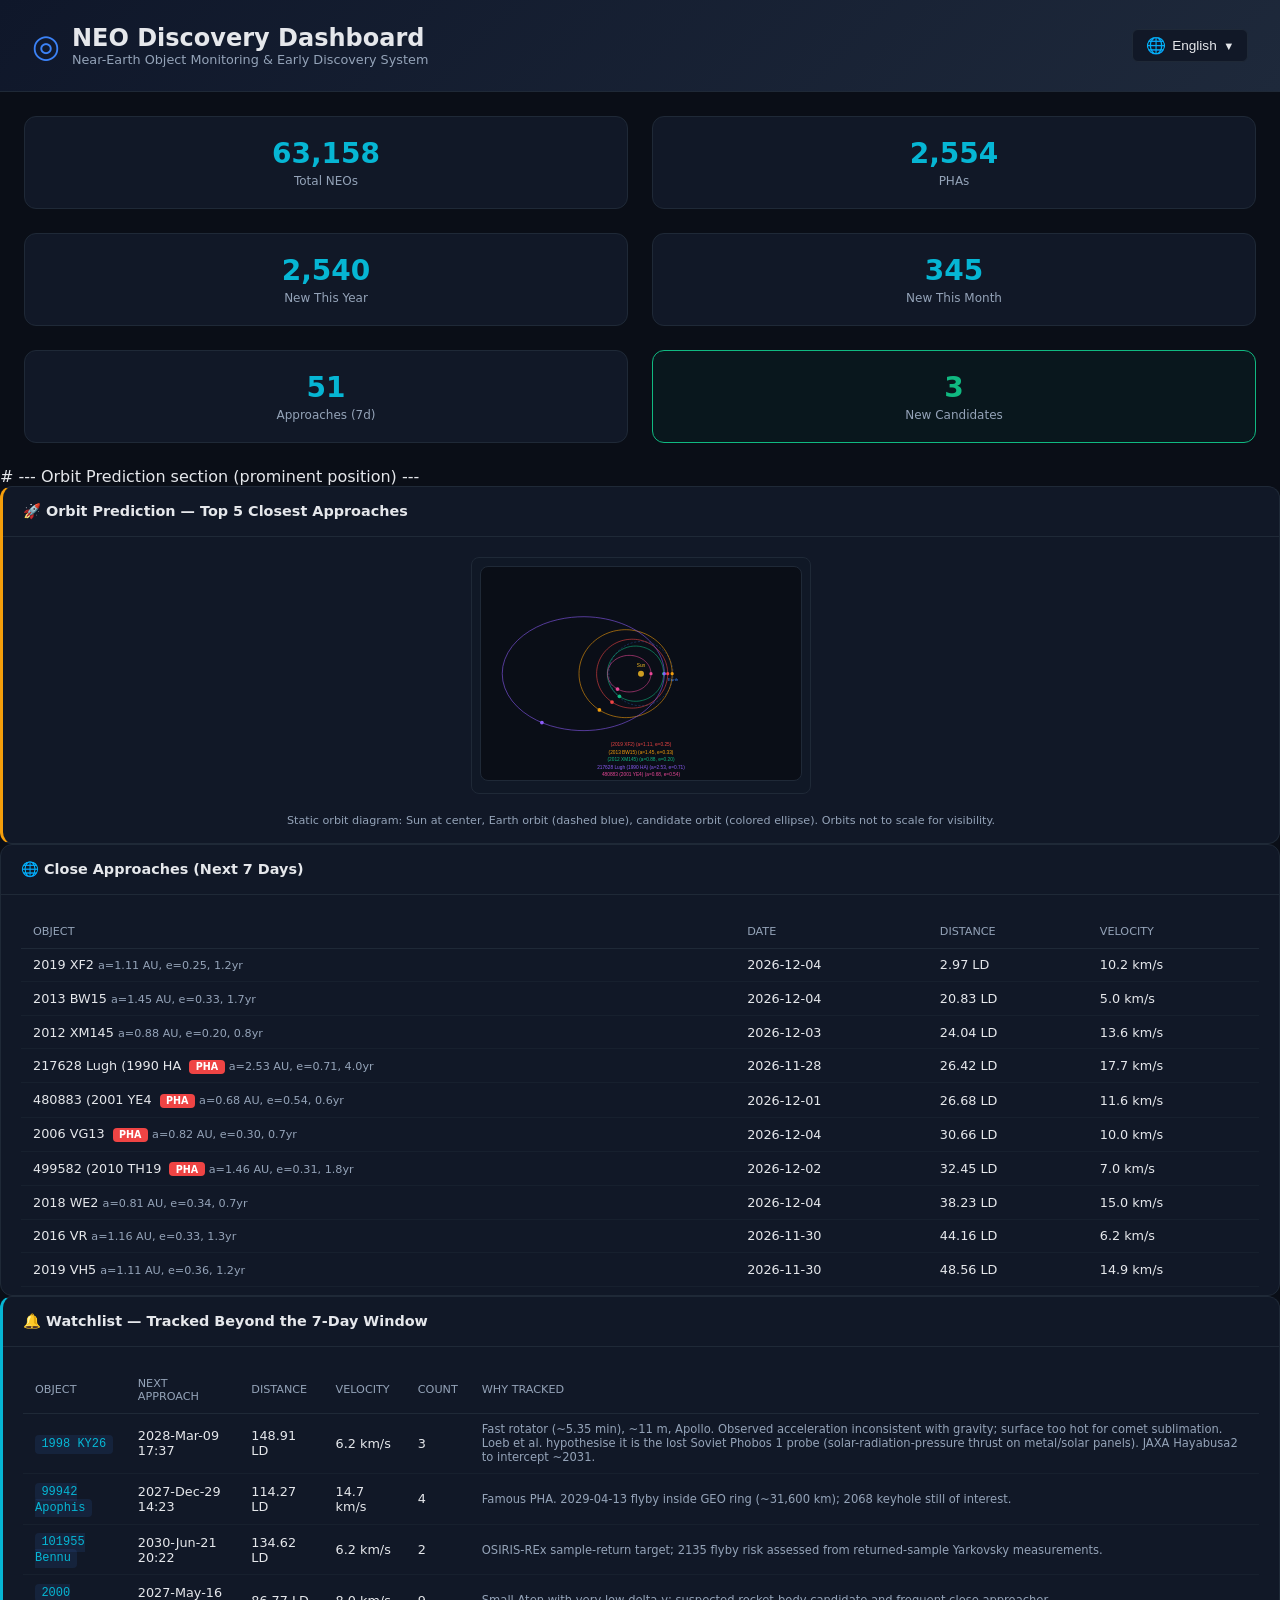
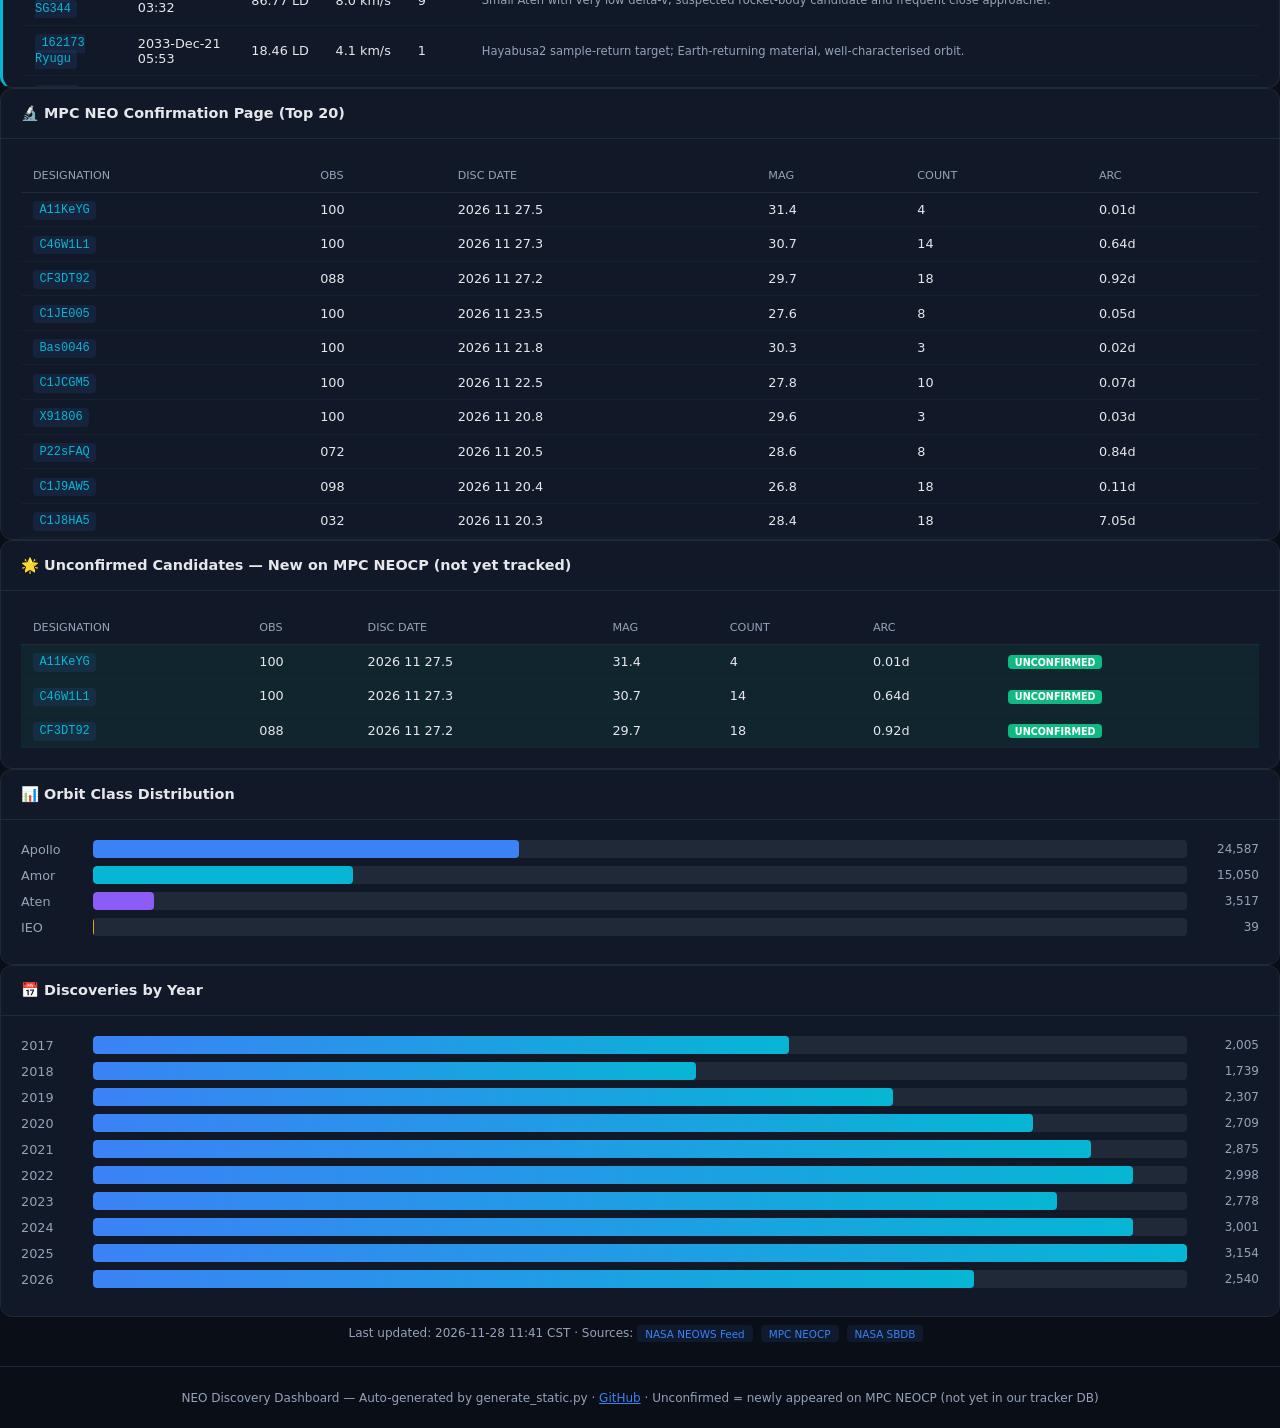
==== commit 9ecf6f3b: "deploy: dashboard update 2026-11-28 03:41" ====
--- a/index.html
+++ b/index.html
@@ -138,7 +138,7 @@
     <div class="dashboard">
             
         <div class="stat-card">
-            <div class="stat-value">63,152</div>
+            <div class="stat-value">63,158</div>
             <div class="stat-label"><span class="lang" data-lang="en">Total NEOs</span><span class="lang" data-lang="zh">近地天体总数</span><span class="lang" data-lang="ru">Всего NEO</span><span class="lang" data-lang="fr">Total NEO</span><span class="lang" data-lang="ar">إجمالي NEO</span><span class="lang" data-lang="hi">कुल NEO</span></div>
         </div>
         <div class="stat-card">
@@ -146,19 +146,19 @@
             <div class="stat-label"><span class="lang" data-lang="en">PHAs</span><span class="lang" data-lang="zh">潜在威胁天体</span><span class="lang" data-lang="ru">ПОТ</span><span class="lang" data-lang="fr">PHA</span><span class="lang" data-lang="ar">أجسام خطرة</span><span class="lang" data-lang="hi">PHA</span></div>
         </div>
         <div class="stat-card">
-            <div class="stat-value">2,530</div>
+            <div class="stat-value">2,540</div>
             <div class="stat-label"><span class="lang" data-lang="en">New This Year</span><span class="lang" data-lang="zh">今年新增</span><span class="lang" data-lang="ru">Новых в этом году</span><span class="lang" data-lang="fr">Nouveaux cette année</span><span class="lang" data-lang="ar">جديد هذا العام</span><span class="lang" data-lang="hi">इस वर्ष नए</span></div>
         </div>
         <div class="stat-card">
-            <div class="stat-value">336</div>
+            <div class="stat-value">345</div>
             <div class="stat-label"><span class="lang" data-lang="en">New This Month</span><span class="lang" data-lang="zh">本月新增</span><span class="lang" data-lang="ru">Новых в этом месяце</span><span class="lang" data-lang="fr">Nouveaux ce mois</span><span class="lang" data-lang="ar">جديد هذا الشهر</span><span class="lang" data-lang="hi">इस महीने नए</span></div>
         </div>
         <div class="stat-card">
-            <div class="stat-value">54</div>
+            <div class="stat-value">51</div>
             <div class="stat-label"><span class="lang" data-lang="en">Approaches (7d)</span><span class="lang" data-lang="zh">接近事件 (7天)</span><span class="lang" data-lang="ru">Сближения (7 дней)</span><span class="lang" data-lang="fr">Approches (7 jours)</span><span class="lang" data-lang="ar">اقترابات (7 أيام)</span><span class="lang" data-lang="hi">अप्रोच (7 दिन)</span></div>
         </div>
         <div class="stat-card stat-highlight">
-            <div class="stat-value">2</div>
+            <div class="stat-value">3</div>
             <div class="stat-label"><span class="lang" data-lang="en">New Candidates</span><span class="lang" data-lang="zh">新候选体</span><span class="lang" data-lang="ru">Новые кандидаты</span><span class="lang" data-lang="fr">Nouveaux candidats</span><span class="lang" data-lang="ar">مرشحون جدد</span><span class="lang" data-lang="hi">नए उम्मीदवार</span></div>
         </div>
         </div>
@@ -276,12 +276,6 @@
             <td>14.9 km/s</td>
         </tr>
         <tr>
-            <td>2010 RJ43</td>
-            <td>2026-11-27</td>
-            <td>51.02 LD</td>
-            <td>17.1 km/s</td>
-        </tr>
-        <tr>
             <td>504680 (2009 EO2 <span class="pha-badge">PHA</span></td>
             <td>2026-11-30</td>
             <td>55.01 LD</td>
@@ -312,12 +306,24 @@
             <td>9.7 km/s</td>
         </tr>
         <tr>
+            <td>2010 LU108</td>
+            <td>2026-12-05</td>
+            <td>67.28 LD</td>
+            <td>25.1 km/s</td>
+        </tr>
+        <tr>
             <td>2016 WU7</td>
             <td>2026-11-30</td>
             <td>69.08 LD</td>
             <td>12.6 km/s</td>
         </tr>
         <tr>
+            <td>2008 WL</td>
+            <td>2026-12-05</td>
+            <td>71.06 LD</td>
+            <td>15.8 km/s</td>
+        </tr>
+        <tr>
             <td>2018 JO1</td>
             <td>2026-12-03</td>
             <td>77.23 LD</td>
@@ -328,12 +334,6 @@
             <td>2026-12-04</td>
             <td>78.52 LD</td>
             <td>17.9 km/s</td>
-        </tr>
-        <tr>
-            <td>2015 XY261</td>
-            <td>2026-12-01</td>
-            <td>81.56 LD</td>
-            <td>18.4 km/s</td>
         </tr>
                     </tbody>
                 </table>
@@ -406,26 +406,34 @@
                     <thead><tr><th><span class="lang" data-lang="en">Designation</span><span class="lang" data-lang="zh">编号</span><span class="lang" data-lang="ru">Обозначение</span><span class="lang" data-lang="fr">Désignation</span><span class="lang" data-lang="ar">تسمية</span><span class="lang" data-lang="hi">पदनाम</span></th><th><span class="lang" data-lang="en">Obs</span><span class="lang" data-lang="zh">观测</span><span class="lang" data-lang="ru">Набл.</span><span class="lang" data-lang="fr">Obs</span><span class="lang" data-lang="ar">رصد</span><span class="lang" data-lang="hi">अवलोकन</span></th><th><span class="lang" data-lang="en">Disc Date</span><span class="lang" data-lang="zh">发现日期</span><span class="lang" data-lang="ru">Дата открытия</span><span class="lang" data-lang="fr">Date découverte</span><span class="lang" data-lang="ar">تاريخ الاكتشاف</span><span class="lang" data-lang="hi">खोज तिथि</span></th><th><span class="lang" data-lang="en">Mag</span><span class="lang" data-lang="zh">星等</span><span class="lang" data-lang="ru">Зв.</span><span class="lang" data-lang="fr">Mag</span><span class="lang" data-lang="ar">مقدار</span><span class="lang" data-lang="hi">मैग</span></th><th><span class="lang" data-lang="en">Count</span><span class="lang" data-lang="zh">计数</span><span class="lang" data-lang="ru">Кол-во</span><span class="lang" data-lang="fr">Compte</span><span class="lang" data-lang="ar">عدد</span><span class="lang" data-lang="hi">गिनती</span></th><th><span class="lang" data-lang="en">Arc</span><span class="lang" data-lang="zh">弧长</span><span class="lang" data-lang="ru">Дуга</span><span class="lang" data-lang="fr">Arc</span><span class="lang" data-lang="ar">قوس</span><span class="lang" data-lang="hi">चाप</span></th></tr></thead>
                     <tbody>
         <tr>
-            <td><code>W023368</code></td>
-            <td>100</td>
-            <td>2026 11 26.5</td>
-            <td>29.3</td>
-            <td>7</td>
-            <td>0.59d</td>
-        </tr>
-        <tr>
-            <td><code>P22sJKE</code></td>
-            <td>086</td>
-            <td>2026 11 24.3</td>
-            <td>28.5</td>
-            <td>15</td>
-            <td>7.83d</td>
+            <td><code>A11KeYG</code></td>
+            <td>100</td>
+            <td>2026 11 27.5</td>
+            <td>31.4</td>
+            <td>4</td>
+            <td>0.01d</td>
+        </tr>
+        <tr>
+            <td><code>C46W1L1</code></td>
+            <td>100</td>
+            <td>2026 11 27.3</td>
+            <td>30.7</td>
+            <td>14</td>
+            <td>0.64d</td>
+        </tr>
+        <tr>
+            <td><code>CF3DT92</code></td>
+            <td>088</td>
+            <td>2026 11 27.2</td>
+            <td>29.7</td>
+            <td>18</td>
+            <td>0.92d</td>
         </tr>
         <tr>
             <td><code>C1JE005</code></td>
             <td>100</td>
             <td>2026 11 23.5</td>
-            <td>27.8</td>
+            <td>27.6</td>
             <td>8</td>
             <td>0.05d</td>
         </tr>
@@ -433,23 +441,15 @@
             <td><code>Bas0046</code></td>
             <td>100</td>
             <td>2026 11 21.8</td>
-            <td>30.4</td>
+            <td>30.3</td>
             <td>3</td>
             <td>0.02d</td>
         </tr>
         <tr>
-            <td><code>C1JCYJ5</code></td>
-            <td>092</td>
+            <td><code>C1JCGM5</code></td>
+            <td>100</td>
             <td>2026 11 22.5</td>
-            <td>28.1</td>
-            <td>8</td>
-            <td>0.03d</td>
-        </tr>
-        <tr>
-            <td><code>C1JCGM5</code></td>
-            <td>100</td>
-            <td>2026 11 22.5</td>
-            <td>27.9</td>
+            <td>27.8</td>
             <td>10</td>
             <td>0.07d</td>
         </tr>
@@ -470,36 +470,20 @@
             <td>0.84d</td>
         </tr>
         <tr>
-            <td><code>CF367D2</code></td>
-            <td>075</td>
-            <td>2026 11 20.4</td>
-            <td>28.2</td>
-            <td>10</td>
-            <td>6.02d</td>
-        </tr>
-        <tr>
             <td><code>C1J9AW5</code></td>
             <td>098</td>
             <td>2026 11 20.4</td>
-            <td>26.9</td>
+            <td>26.8</td>
             <td>18</td>
             <td>0.11d</td>
         </tr>
         <tr>
             <td><code>C1J8HA5</code></td>
-            <td>049</td>
+            <td>032</td>
             <td>2026 11 20.3</td>
-            <td>28.5</td>
-            <td>13</td>
-            <td>1.97d</td>
-        </tr>
-        <tr>
-            <td><code>CF30FF2</code></td>
-            <td>047</td>
-            <td>2026 11 20.2</td>
-            <td>28.2</td>
-            <td>9</td>
-            <td>0.98d</td>
+            <td>28.4</td>
+            <td>18</td>
+            <td>7.05d</td>
         </tr>
         <tr>
             <td><code>CF306G2</code></td>
@@ -510,36 +494,20 @@
             <td>0.16d</td>
         </tr>
         <tr>
-            <td><code>CF2ZZV2</code></td>
-            <td>081</td>
-            <td>2026 11 20.2</td>
-            <td>28.8</td>
-            <td>10</td>
-            <td>0.98d</td>
-        </tr>
-        <tr>
             <td><code>LWn0058</code></td>
             <td>100</td>
             <td>2026 11 19.6</td>
-            <td>26.7</td>
+            <td>26.4</td>
             <td>3</td>
             <td>0.04d</td>
         </tr>
         <tr>
-            <td><code>X91745</code></td>
-            <td>072</td>
-            <td>2026 11 19.7</td>
-            <td>29.1</td>
-            <td>6</td>
-            <td>0.58d</td>
-        </tr>
-        <tr>
             <td><code>P12sFfY</code></td>
-            <td>070</td>
+            <td>040</td>
             <td>2026 11 19.6</td>
-            <td>27.8</td>
-            <td>6</td>
-            <td>0.82d</td>
+            <td>27.7</td>
+            <td>8</td>
+            <td>7.59d</td>
         </tr>
         <tr>
             <td><code>P12sBLf</code></td>
@@ -553,7 +521,7 @@
             <td><code>P12sBJY</code></td>
             <td>100</td>
             <td>2026 11 19.3</td>
-            <td>28.4</td>
+            <td>28.3</td>
             <td>4</td>
             <td>0.03d</td>
         </tr>
@@ -561,9 +529,41 @@
             <td><code>C1N8ALP</code></td>
             <td>089</td>
             <td>2026 11 19.2</td>
-            <td>27.1</td>
+            <td>25.1</td>
             <td>4</td>
             <td>0.02d</td>
+        </tr>
+        <tr>
+            <td><code>CF2RR72</code></td>
+            <td>087</td>
+            <td>2026 11 19.4</td>
+            <td>28.6</td>
+            <td>8</td>
+            <td>0.87d</td>
+        </tr>
+        <tr>
+            <td><code>C1HXRG5</code></td>
+            <td>100</td>
+            <td>2026 11 19.1</td>
+            <td>25.8</td>
+            <td>8</td>
+            <td>0.13d</td>
+        </tr>
+        <tr>
+            <td><code>P12sy8D</code></td>
+            <td>089</td>
+            <td>2026 11 18.6</td>
+            <td>29.2</td>
+            <td>4</td>
+            <td>0.04d</td>
+        </tr>
+        <tr>
+            <td><code>P22swuC</code></td>
+            <td>088</td>
+            <td>2026 11 18.5</td>
+            <td>27.7</td>
+            <td>8</td>
+            <td>2.80d</td>
         </tr>
                     </tbody>
                 </table>
@@ -577,21 +577,30 @@
                     <thead><tr><th><span class="lang" data-lang="en">Designation</span><span class="lang" data-lang="zh">编号</span><span class="lang" data-lang="ru">Обозначение</span><span class="lang" data-lang="fr">Désignation</span><span class="lang" data-lang="ar">تسمية</span><span class="lang" data-lang="hi">पदनाम</span></th><th><span class="lang" data-lang="en">Obs</span><span class="lang" data-lang="zh">观测</span><span class="lang" data-lang="ru">Набл.</span><span class="lang" data-lang="fr">Obs</span><span class="lang" data-lang="ar">رصد</span><span class="lang" data-lang="hi">अवलोकन</span></th><th><span class="lang" data-lang="en">Disc Date</span><span class="lang" data-lang="zh">发现日期</span><span class="lang" data-lang="ru">Дата открытия</span><span class="lang" data-lang="fr">Date découverte</span><span class="lang" data-lang="ar">تاريخ الاكتشاف</span><span class="lang" data-lang="hi">खोज तिथि</span></th><th><span class="lang" data-lang="en">Mag</span><span class="lang" data-lang="zh">星等</span><span class="lang" data-lang="ru">Зв.</span><span class="lang" data-lang="fr">Mag</span><span class="lang" data-lang="ar">مقدار</span><span class="lang" data-lang="hi">मैग</span></th><th><span class="lang" data-lang="en">Count</span><span class="lang" data-lang="zh">计数</span><span class="lang" data-lang="ru">Кол-во</span><span class="lang" data-lang="fr">Compte</span><span class="lang" data-lang="ar">عدد</span><span class="lang" data-lang="hi">गिनती</span></th><th><span class="lang" data-lang="en">Arc</span><span class="lang" data-lang="zh">弧长</span><span class="lang" data-lang="ru">Дуга</span><span class="lang" data-lang="fr">Arc</span><span class="lang" data-lang="ar">قوس</span><span class="lang" data-lang="hi">चाप</span></th><th></th></tr></thead>
                     <tbody>
         <tr class="new-discovery">
-            <td><code>W023368</code></td>
-            <td>100</td>
-            <td>2026 11 26.5</td>
-            <td>29.3</td>
-            <td>7</td>
-            <td>0.59d</td>
+            <td><code>A11KeYG</code></td>
+            <td>100</td>
+            <td>2026 11 27.5</td>
+            <td>31.4</td>
+            <td>4</td>
+            <td>0.01d</td>
             <td><span class="new-badge">UNCONFIRMED</span></td>
         </tr>
         <tr class="new-discovery">
-            <td><code>P22sJKE</code></td>
-            <td>086</td>
-            <td>2026 11 24.3</td>
-            <td>28.5</td>
-            <td>15</td>
-            <td>7.83d</td>
+            <td><code>C46W1L1</code></td>
+            <td>100</td>
+            <td>2026 11 27.3</td>
+            <td>30.7</td>
+            <td>14</td>
+            <td>0.64d</td>
+            <td><span class="new-badge">UNCONFIRMED</span></td>
+        </tr>
+        <tr class="new-discovery">
+            <td><code>CF3DT92</code></td>
+            <td>088</td>
+            <td>2026 11 27.2</td>
+            <td>29.7</td>
+            <td>18</td>
+            <td>0.92d</td>
             <td><span class="new-badge">UNCONFIRMED</span></td>
         </tr>
                     </tbody>
@@ -605,17 +614,17 @@
             <div class="orbit-row">
                 <span class="orbit-label">Apollo</span>
                 <div class="orbit-bar-bg"><div class="orbit-bar-fill" style="width:38.9%;background:#3b82f6"></div></div>
-                <span class="orbit-count">24,580</span>
+                <span class="orbit-count">24,587</span>
             </div>
             <div class="orbit-row">
                 <span class="orbit-label">Amor</span>
                 <div class="orbit-bar-bg"><div class="orbit-bar-fill" style="width:23.8%;background:#06b6d4"></div></div>
-                <span class="orbit-count">15,048</span>
+                <span class="orbit-count">15,050</span>
             </div>
             <div class="orbit-row">
                 <span class="orbit-label">Aten</span>
                 <div class="orbit-bar-bg"><div class="orbit-bar-fill" style="width:5.6%;background:#8b5cf6"></div></div>
-                <span class="orbit-count">3,516</span>
+                <span class="orbit-count">3,517</span>
             </div>
             <div class="orbit-row">
                 <span class="orbit-label">IEO</span>
@@ -675,14 +684,14 @@
             </div>
             <div class="year-row">
                 <span class="year-label">2026</span>
-                <div class="year-bar-bg"><div class="year-bar-fill" style="width:80.2%"></div></div>
-                <span class="year-count">2,530</span>
+                <div class="year-bar-bg"><div class="year-bar-fill" style="width:80.5%"></div></div>
+                <span class="year-count">2,540</span>
             </div>
             </div>
         </div>
         
         <div class="update-time">
-            <span class="lang" data-lang="en">Last updated</span><span class="lang" data-lang="zh">最后更新</span><span class="lang" data-lang="ru">Последнее обновление</span><span class="lang" data-lang="fr">Dernière mise à jour</span><span class="lang" data-lang="ar">آخر تحديث</span><span class="lang" data-lang="hi">अंतिम अपडेट</span>: 2026-11-27 11:54 CST &middot; <span class="lang" data-lang="en">Sources</span><span class="lang" data-lang="zh">数据来源</span><span class="lang" data-lang="ru">Источники</span><span class="lang" data-lang="fr">Sources</span><span class="lang" data-lang="ar">المصادر</span><span class="lang" data-lang="hi">स्रोत</span>: <span class="source-tag">NASA NEOWS Feed</span><span class="source-tag">MPC NEOCP</span><span class="source-tag">NASA SBDB</span>
+            <span class="lang" data-lang="en">Last updated</span><span class="lang" data-lang="zh">最后更新</span><span class="lang" data-lang="ru">Последнее обновление</span><span class="lang" data-lang="fr">Dernière mise à jour</span><span class="lang" data-lang="ar">آخر تحديث</span><span class="lang" data-lang="hi">अंतिम अपडेट</span>: 2026-11-28 11:41 CST &middot; <span class="lang" data-lang="en">Sources</span><span class="lang" data-lang="zh">数据来源</span><span class="lang" data-lang="ru">Источники</span><span class="lang" data-lang="fr">Sources</span><span class="lang" data-lang="ar">المصادر</span><span class="lang" data-lang="hi">स्रोत</span>: <span class="source-tag">NASA NEOWS Feed</span><span class="source-tag">MPC NEOCP</span><span class="source-tag">NASA SBDB</span>
         </div>
     </div>
     
